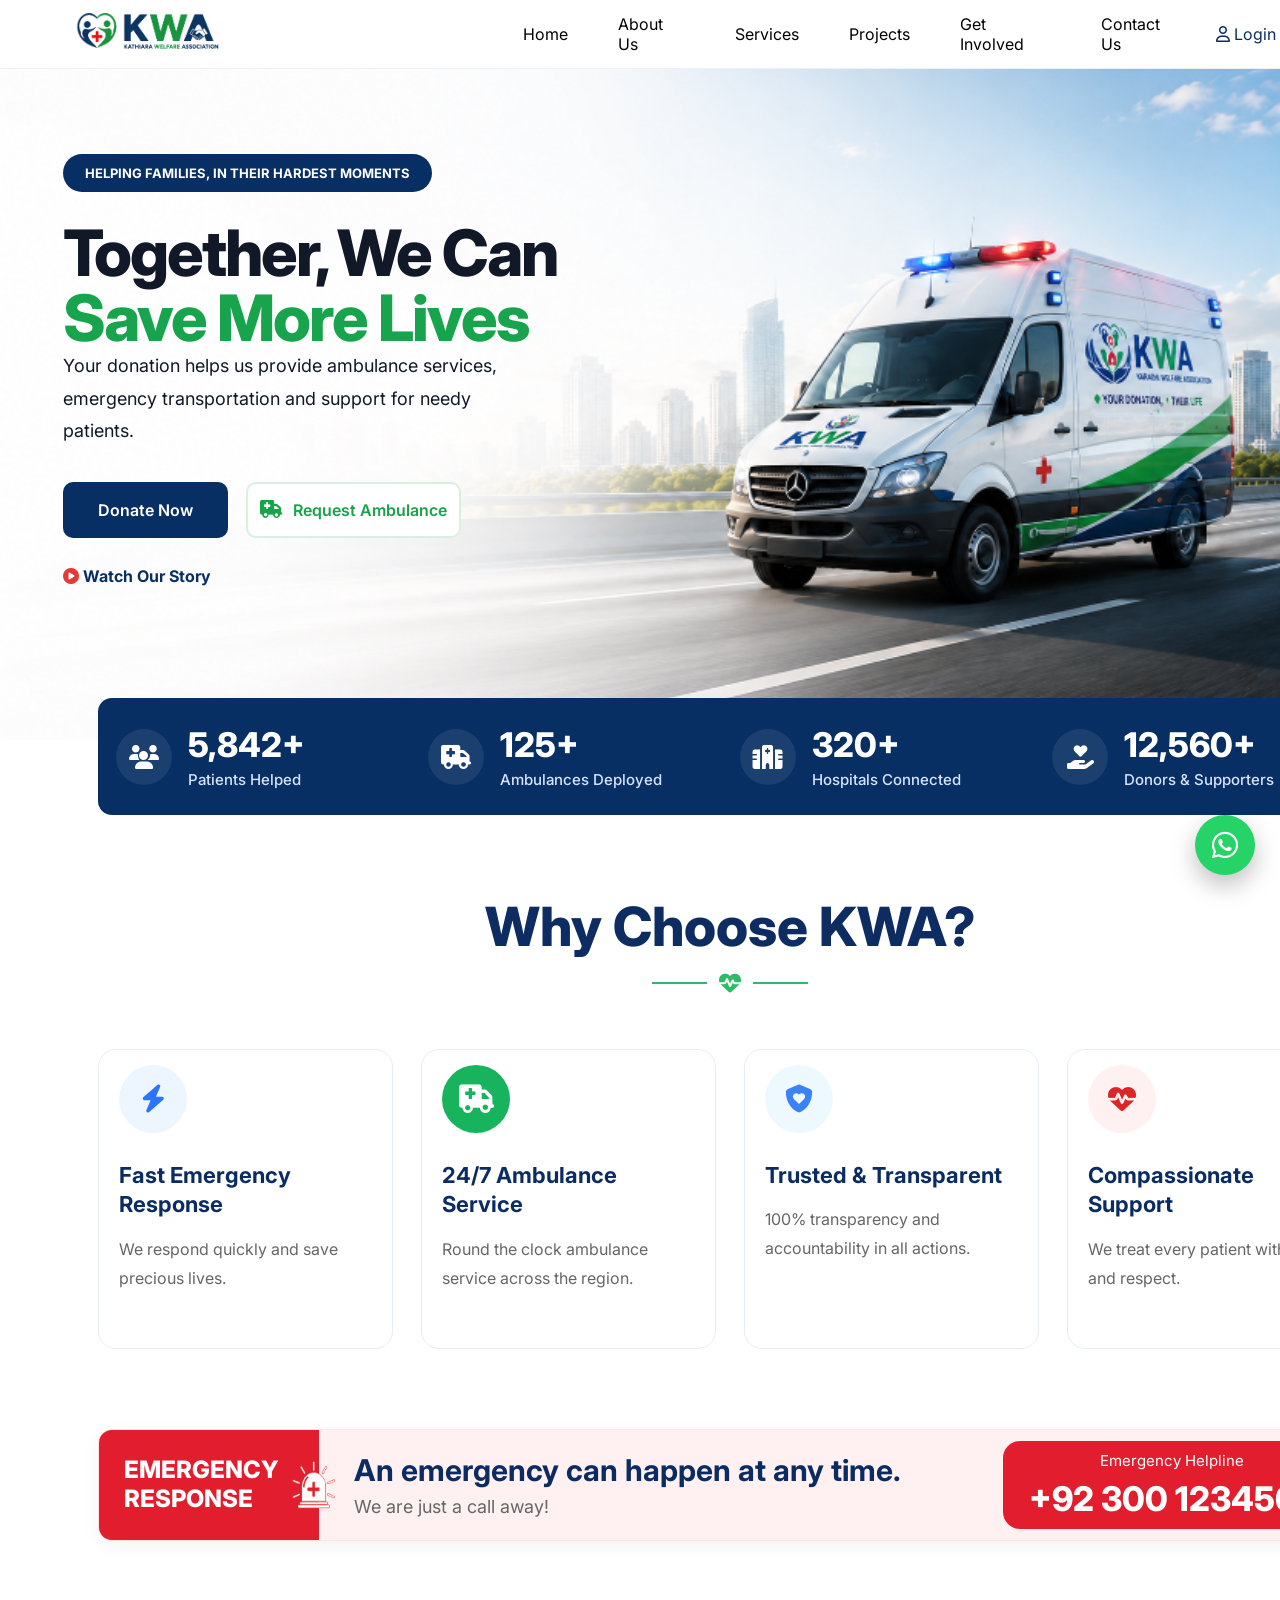
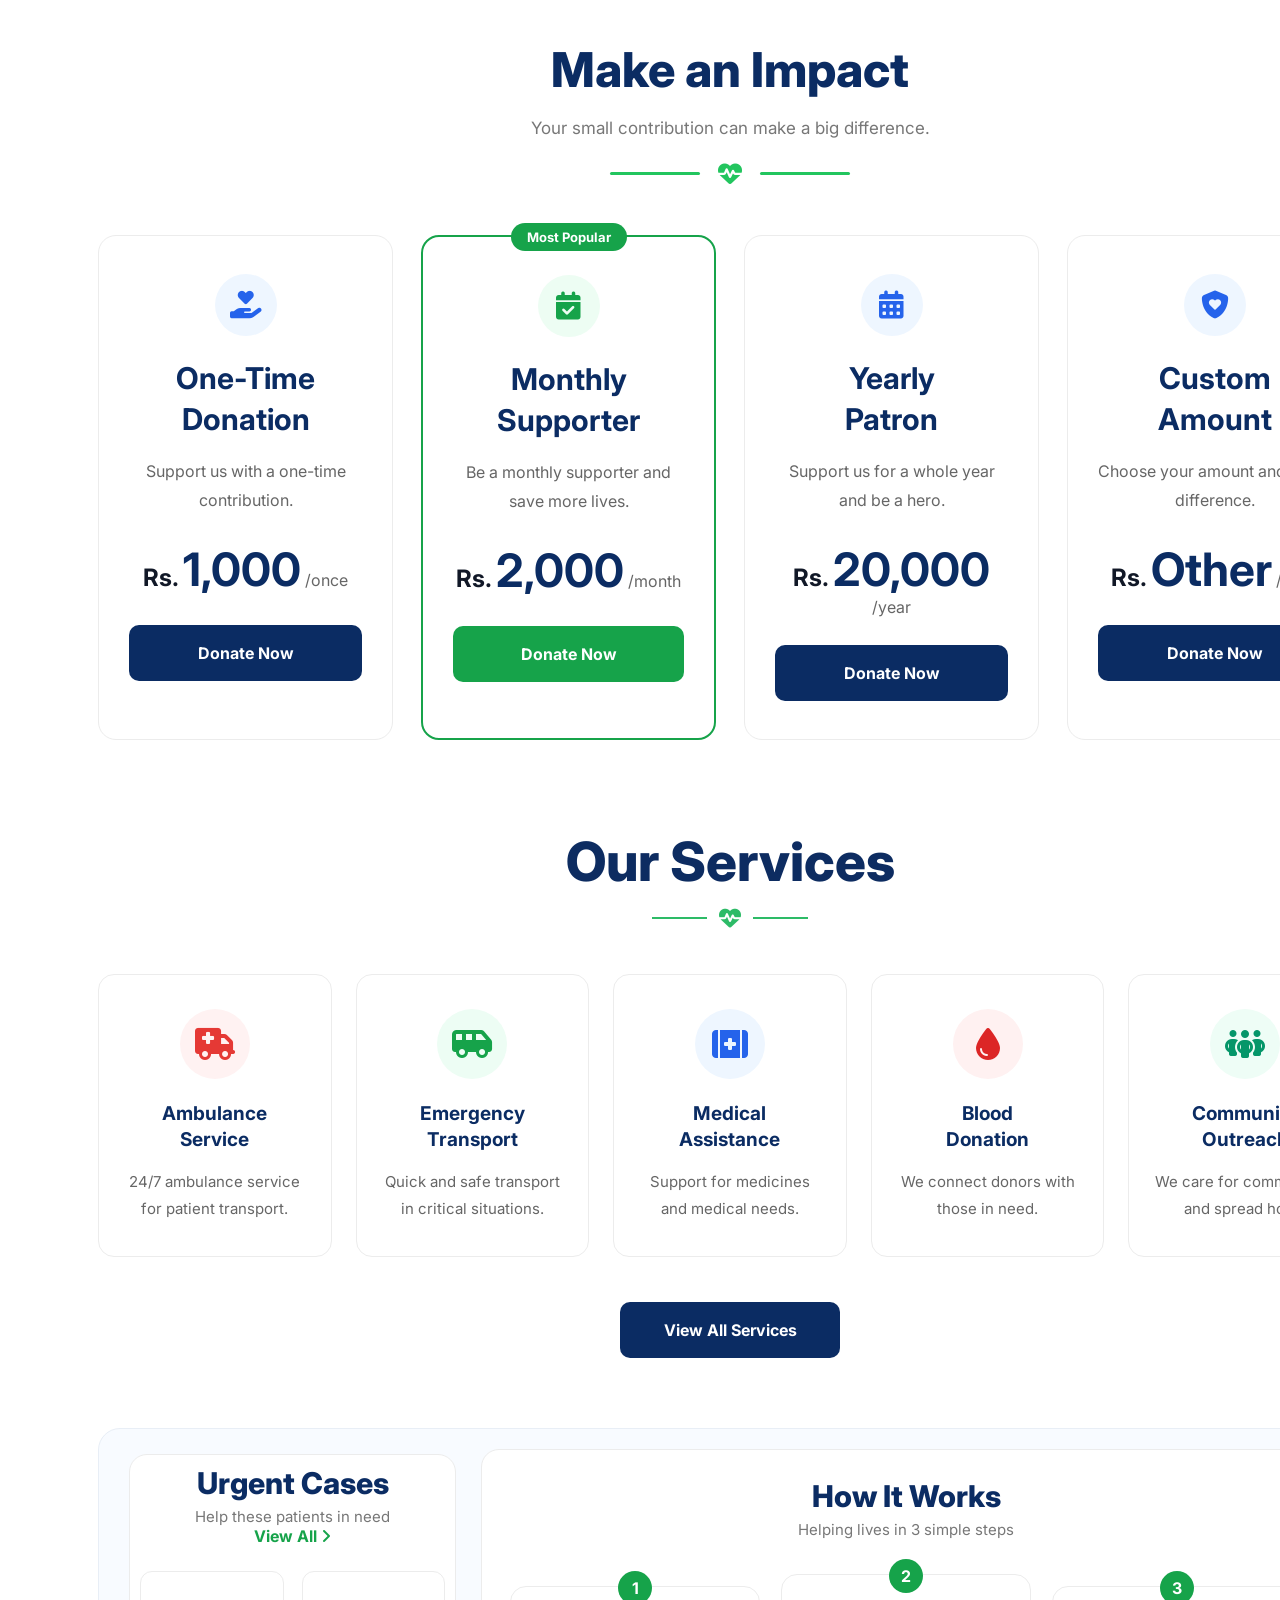
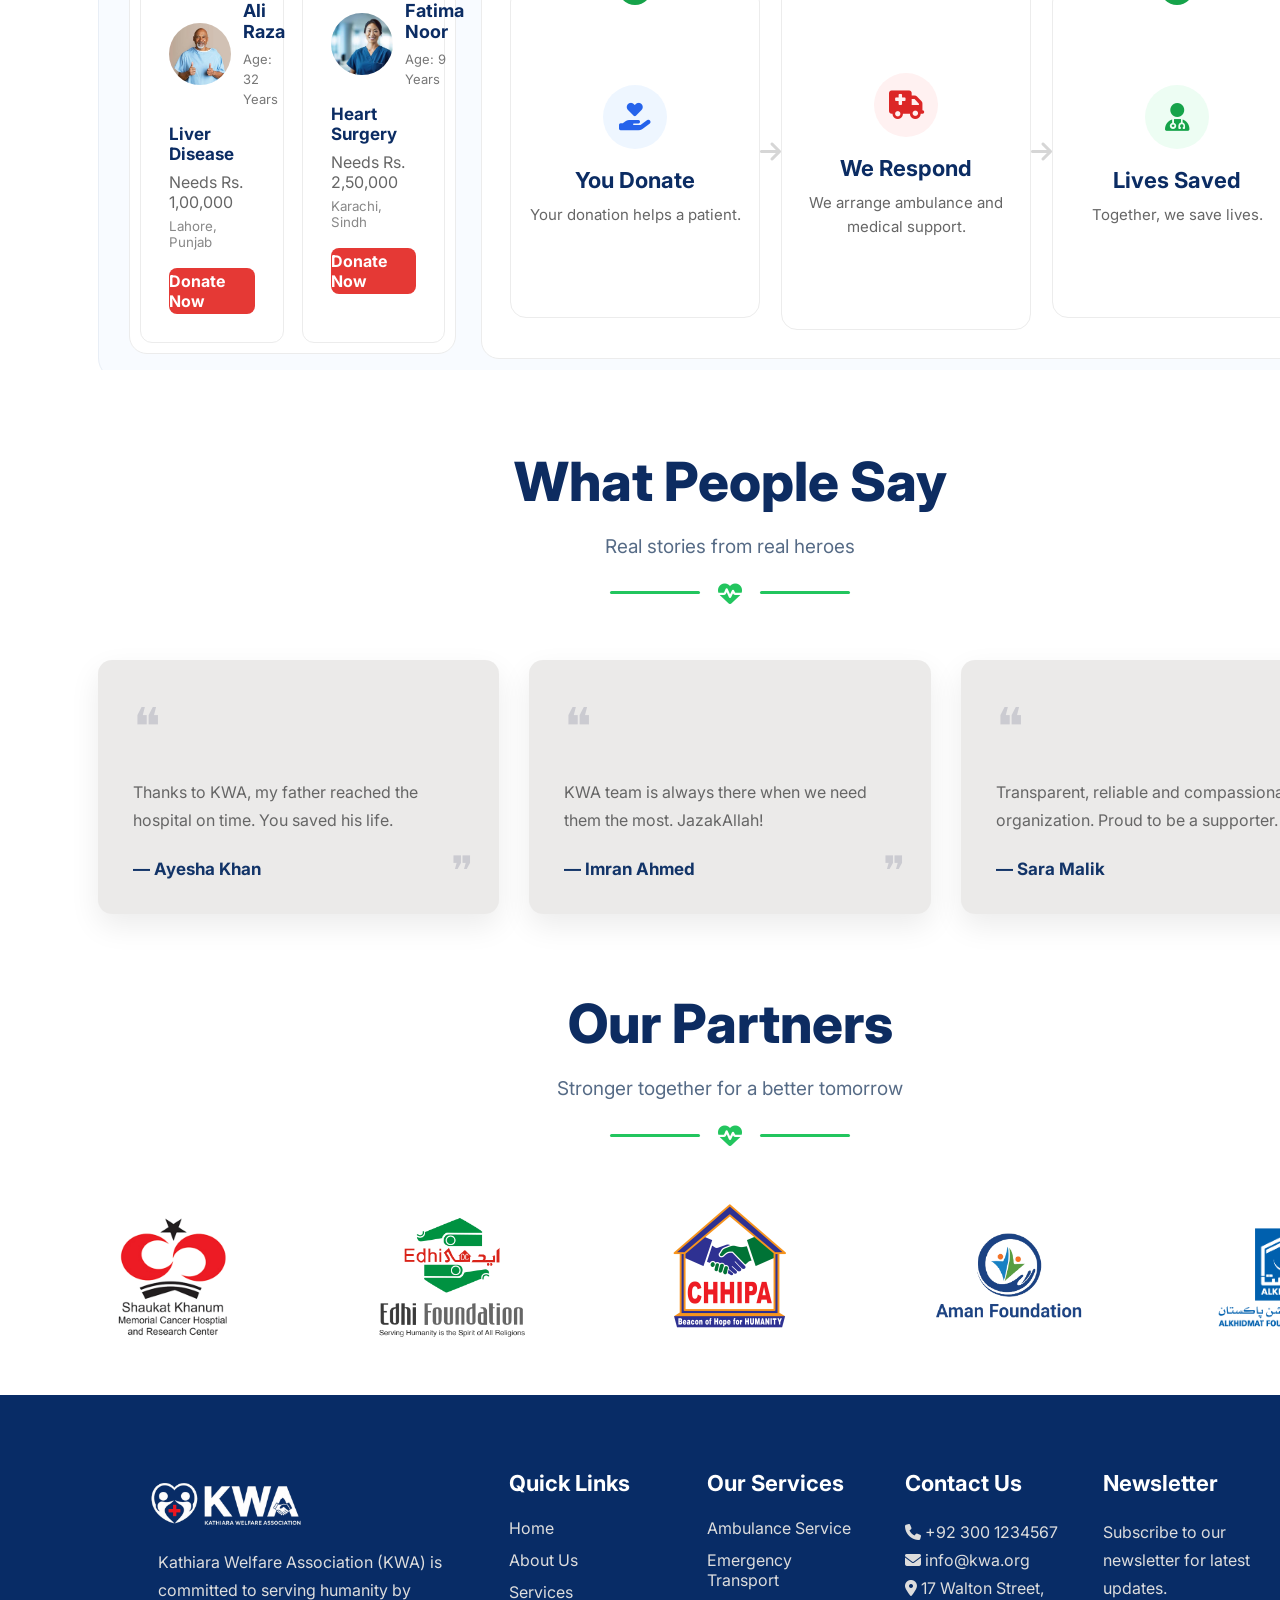
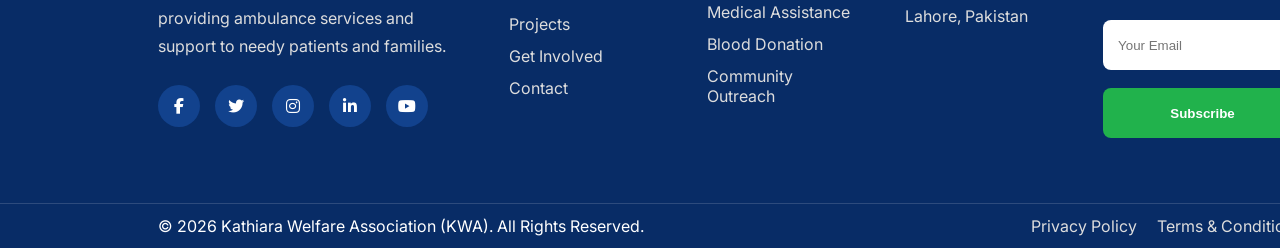
==== index.html @ 9a5d895d "Add files via upload" ====
<!DOCTYPE html>
<html lang="en">

<head>
    <meta charset="UTF-8">
    <meta name="viewport" content="width=device-width, initial-scale=1.0">
    <title>KWA Foundation</title>
    <link rel="preconnect" href="https://fonts.googleapis.com">
    <link rel="preconnect" href="https://fonts.gstatic.com" crossorigin>
    <link href="https://fonts.googleapis.com/css2?family=Inter:wght@400;500;600;700;800&display=swap" rel="stylesheet">
    <link rel="stylesheet" href="https://cdnjs.cloudflare.com/ajax/libs/font-awesome/6.7.2/css/all.min.css">
    <link rel="stylesheet" href="style.css">
</head>

<body>
    <!-- =========================
        HEADER
========================= -->
    <header class="header">
        <div class="container">
            <nav class="navbar">
                <!-- Logo -->
                <a href="#" class="logo">
                    <img src="images/nav_logo.png" alt="KWA Logo">
                </a>
                <!-- Menu -->
                <ul class="menu">
                    <li><a href="index.html">Home</a></li>
                    <li><a href="about.html">About Us</a></li>
                    <li><a href="services.html">Services</a></li>
                    <li><a href="project.html">Projects</a></li>
                    <li><a href="involved.html">Get Involved</a></li>
                    <li><a href="contact.html">Contact Us</a></li>
                </ul>
                <div id="loader">
                    <div class="loader-content">
                        <img src="images/logo.png" alt="KWA Logo">
                        <div class="spinner"></div>
                        <p>Loading...</p>
                    </div>
                </div>
                <!-- Right Side -->
                <div class="nav-right">
                    <a href="login.html" class="login-btn">
                        <i class="fa-regular fa-user"></i>
                        Login
                    </a>
                    <a href="donate.html" class="donate-btn">
                        Donate Now
                    </a>
                    <button class="menu-toggle">
                        <span></span>
                        <span></span>
                        <span></span>
                    </button>
                </div>
            </nav>
        </div>
    </header>
    <div class="menu-overlay"></div>
    <!-- =========================
        HERO
========================= -->

    <section class="hero">

        <!-- Hero Background Image -->

        <div class="hero-bg">

            <img src="images/hero_bg.jpeg" alt="Hero Background">

        </div>

        <div class="container hero-container">

            <!-- LEFT CONTENT -->

            <div class="hero-content">

                <span class="hero-tag">

                    HELPING FAMILIES, IN THEIR HARDEST MOMENTS

                </span>

                <h1>

                    Together, We Can

                    <span>Save More Lives</span>

                </h1>
                <p>
                    Your donation helps us provide ambulance services,
                    emergency transportation and support for needy patients.
                </p>
                <!-- Buttons -->
                <div class="hero-buttons">
                    <a href="donate.html" class="primary-btn">
                        Donate Now
                    </a>
                    <a href="contact.html" class="secondary-btn">
                        <i class="fa-solid fa-truck-medical"></i>
                        Request Ambulance
                    </a>
                </div>
                <!-- Story -->
                <div class="watch-story">
                    <a href="#">
                        <i class="fa-solid fa-circle-play"></i>
                        <b>Watch Our Story</b>
                    </a>
                </div>
            </div>
        </div>
    </section>

    <!-- ===========================
    STATS SECTION
=========================== -->
    <section class="stats">
        <div class="container">
            <div class="stats-wrapper">
                <div class="stat-box">
                    <div class="stat-icon">
                        <i class="fa-solid fa-users"></i>
                    </div>
                    <div class="stat-content">
                        <h3>5,842+</h3>
                        <p>Patients Helped</p>
                    </div>
                </div>
                <div class="divider"></div>
                <div class="stat-box">
                    <div class="stat-icon">
                        <i class="fa-solid fa-truck-medical"></i>
                    </div>
                    <div class="stat-content">
                        <h3>125+</h3>
                        <p>Ambulances Deployed</p>
                    </div>
                </div>
                <div class="divider"></div>
                <div class="stat-box">
                    <div class="stat-icon">
                        <i class="fa-solid fa-hospital"></i>
                    </div>
                    <div class="stat-content">
                        <h3>320+</h3>
                        <p>Hospitals Connected</p>
                    </div>
                </div>
                <div class="divider"></div>
                <div class="stat-box">
                    <div class="stat-icon">
                        <i class="fa-solid fa-hand-holding-heart"></i>
                    </div>
                    <div class="stat-content">
                        <h3>12,560+</h3>
                        <p>Donors & Supporters</p>
                    </div>
                </div>
            </div>
        </div>
    </section>
    <!-- ===========================
    WHY CHOOSE
=========================== -->

    <section class="why">

        <div class="container">

            <div class="section-title">

                <h2>Why Choose KWA?</h2>

                <div class="title-line">

                    <span></span>

                    <i class="fa-solid fa-heart-pulse"></i>

                    <span></span>

                </div>

            </div>



            <div class="why-grid">

                <!-- Card -->

                <div class="why-card">

                    <div class="why-icon blue">
                        <i class="fa-solid fa-bolt"></i>
                    </div>

                    <h4>Fast Emergency Response</h4>

                    <p>
                        We respond quickly and save precious lives.
                    </p>

                </div>



                <div class="why-card">

                    <div class="why-icon green-help">
                        <i class="fa-solid fa-truck-medical"></i>
                    </div>

                    <h4>24/7 Ambulance Service</h4>

                    <p>
                        Round the clock ambulance service across the region.
                    </p>

                </div>



                <div class="why-card">

                    <div class="why-icon sky">
                        <i class="fa-solid fa-shield-heart"></i>
                    </div>

                    <h4>Trusted & Transparent</h4>

                    <p>
                        100% transparency and accountability in all actions.
                    </p>

                </div>
                <div class="why-card">
                    <div class="why-icon blood">
                        <i class="fa-solid fa-heart-pulse"></i>
                    </div>
                    <h4>Compassionate Support</h4>
                    <p>
                        We treat every patient with care and respect.
                    </p>
                </div>
            </div>
        </div>
    </section>
    <!--=========================
Emergency Strip
==========================-->

    <section class="emergency-strip">

        <div class="container">

            <div class="emergency-wrapper">

                <div class="emergency-left">

                    <div class="emergency-red">

                        <h4>EMERGENCY<br>RESPONSE</h4>

                        <img src="images/siren.png" alt="Emergency Siren" class="siren-icon">

                    </div>

                    <div class="emergency-text">

                        <h3>An emergency can happen at any time.</h3>

                        <p>We are just a call away!</p>

                    </div>

                </div>

                <div class="emergency-right">

                    <span>Emergency Helpline</span>

                    <h2>+92 300 1234567</h2>
                </div>
            </div>
        </div>
    </section>
    <!--==================================
MAKE AN IMPACT
===================================-->

    <section class="donation">

        <div class="container">

            <div class="section-title">

                <h2>Make an Impact</h2>

                <p>Your small contribution can make a big difference.</p>
                <div class="section-divider">
                    <span></span>
                    <i class="fa-solid fa-heart-pulse"></i>
                    <span></span>
                </div>
            </div>
            <div class="donation-grid">

                <!-- Card 1 -->

                <div class="donation-card">

                    <div class="donation-icon blue">
                        <i class="fa-solid fa-hand-holding-heart"></i>
                    </div>

                    <h3>One-Time<br>Donation</h3>

                    <p>
                        Support us with a
                        one-time contribution.
                    </p>

                    <div class="price">

                        <span>Rs.</span>

                        <strong>1,000</strong>

                        <small>/once</small>

                    </div>

                    <a href="donate.html" class="donate-blue">
                        Donate Now
                    </a>

                </div>


                <!-- Card 2 -->

                <div class="donation-card active">

                    <div class="popular">

                        Most Popular

                    </div>

                    <div class="donation-icon green">

                        <i class="fa-solid fa-calendar-check"></i>

                    </div>

                    <h3>Monthly<br>Supporter</h3>

                    <p>

                        Be a monthly supporter
                        and save more lives.

                    </p>

                    <div class="price">

                        <span>Rs.</span>

                        <strong>2,000</strong>

                        <small>/month</small>

                    </div>

                    <a href="donate.html" class="donate-green">

                        Donate Now

                    </a>

                </div>


                <!-- Card 3 -->

                <div class="donation-card">

                    <div class="donation-icon blue">

                        <i class="fa-solid fa-calendar-days"></i>

                    </div>

                    <h3>Yearly<br>Patron</h3>

                    <p>

                        Support us for a whole year
                        and be a hero.

                    </p>

                    <div class="price">

                        <span>Rs.</span>

                        <strong>20,000</strong>

                        <small>/year</small>

                    </div>

                    <a href="donate.html" class="donate-blue">

                        Donate Now

                    </a>

                </div>


                <!-- Card 4 -->

                <div class="donation-card">

                    <div class="donation-icon blue">

                        <i class="fa-solid fa-shield-heart"></i>

                    </div>

                    <h3>Custom<br>Amount</h3>
                    <p>
                        Choose your amount
                        and make difference.
                    </p>
                    <div class="price">
                        <span>Rs.</span>
                        <strong>Other</strong>
                        <small>/once</small>
                    </div>
                    <a href="donate.html" class="donate-blue">
                        Donate Now
                    </a>
                </div>
            </div>
        </div>
    </section>
    <!-- ==========================================
OUR SERVICES
========================================== -->

    <section class="services ">

        <div class="container">

            <div class="section-title">

                <h2>Our Services</h2>

                <div class="title-line">
                    <span></span>
                    <i class="fa-solid fa-heart-pulse"></i>
                    <span></span>
                </div>

            </div>

            <div class="services-grid">

                <!-- Card 1 -->

                <div class="service-card">

                    <div class="service-icon ambulance">
                        <i class="fa-solid fa-truck-medical"></i>
                    </div>

                    <h3>Ambulance<br>Service</h3>

                    <p>
                        24/7 ambulance service
                        for patient transport.
                    </p>

                </div>

                <!-- Card 2 -->

                <div class="service-card">

                    <div class="service-icon transport">
                        <i class="fa-solid fa-van-shuttle"></i>
                    </div>

                    <h3>Emergency<br>Transport</h3>

                    <p>
                        Quick and safe transport
                        in critical situations.
                    </p>

                </div>

                <!-- Card 3 -->

                <div class="service-card">

                    <div class="service-icon medical">
                        <i class="fa-solid fa-kit-medical"></i>
                    </div>

                    <h3>Medical<br>Assistance</h3>

                    <p>
                        Support for medicines
                        and medical needs.
                    </p>

                </div>

                <!-- Card 4 -->

                <div class="service-card">

                    <div class="service-icon blood">
                        <i class="fa-solid fa-droplet"></i>
                    </div>

                    <h3>Blood<br>Donation</h3>

                    <p>
                        We connect donors
                        with those in need.
                    </p>

                </div>

                <!-- Card 5 -->

                <div class="service-card">

                    <div class="service-icon community">
                        <i class="fa-solid fa-people-group"></i>
                    </div>
                    <h3>Community<br>Outreach</h3>
                    <p>
                        We care for communities
                        and spread hope.
                    </p>
                </div>
            </div>
            <div class="service-btn">
                <a href="services.html" class="view-btn">
                    View All Services
                </a>
            </div>
        </div>
    </section>
    <!--=========================================
URGENT CASES + HOW IT WORKS
==========================================-->

    <section class="help-section">

        <div class="container">

            <div class="help-wrapper">

                <!--=====================
            LEFT
            ======================-->

                <div class="urgent-cases">

                    <div class="section-head">

                        <div>

                            <h2>Urgent Cases</h2>

                            <p>Help these patients in need</p>

                        </div>

                        <a href="#">View All <i class="fa-solid fa-angle-right"></i></a>

                    </div>

                    <div class="cases-grid">

                        <!-- Card 1 -->

                        <div class="case-card">

                            <div class="case-top">

                                <img src="images/patient.jpeg" alt="patient">

                                <div>

                                    <h3>Ali Raza</h3>

                                    <span>Age: 32 Years</span>

                                </div>

                            </div>

                            <h4>Liver Disease</h4>

                            <p>Needs Rs. 1,00,000</p>

                            <small>Lahore, Punjab</small>

                            <a href="donate.html" class="case-btn">Donate Now</a>

                        </div>

                        <!-- Card 2 -->

                        <div class="case-card">

                            <div class="case-top">

                                <img src="images/patient_2.jpeg" alt="patient_2">

                                <div>

                                    <h3>Fatima Noor</h3>

                                    <span>Age: 9 Years</span>

                                </div>

                            </div>

                            <h4>Heart Surgery</h4>

                            <p>Needs Rs. 2,50,000</p>

                            <small>Karachi, Sindh</small>

                            <a href="donate.html" class="case-btn">Donate Now</a>

                        </div>

                    </div>

                </div>


                <!--=====================
            RIGHT
            ======================-->

                <div class="how-it-works">

                    <div class="section-head">

                        <div>

                            <h2>How It Works</h2>

                            <p>Helping lives in 3 simple steps</p>

                        </div>

                    </div>

                    <div class="steps">

                        <div class="step-card">

                            <div class="step-number">1</div>

                            <div class="step-icon blue">

                                <i class="fa-solid fa-hand-holding-heart"></i>

                            </div>

                            <h3>You Donate</h3>

                            <p>Your donation helps a patient.</p>

                        </div>

                        <div class="step-arrow">

                            <i class="fa-solid fa-arrow-right"></i>

                        </div>

                        <div class="step-card">

                            <div class="step-number">2</div>

                            <div class="step-icon red">

                                <i class="fa-solid fa-truck-medical"></i>

                            </div>

                            <h3>We Respond</h3>

                            <p>We arrange ambulance and medical support.</p>

                        </div>

                        <div class="step-arrow">
                            <i class="fa-solid fa-arrow-right"></i>
                        </div>
                        <div class="step-card">
                            <div class="step-number">3</div>
                            <div class="step-icon green">
                                <i class="fa-solid fa-user-doctor"></i>
                            </div>
                            <h3>Lives Saved</h3>
                            <p>Together, we save lives.</p>
                        </div>
                    </div>
                </div>
            </div>
        </div>
    </section>
    <!-- ===========================
     TESTIMONIALS SECTION
=========================== -->

    <section class="testimonials">

        <div class="container">

            <div class="section-title">
                <h2>What People Say</h2>
                <p>Real stories from real heroes</p>
                <div class="section-divider">
                    <span></span>
                    <i class="fa-solid fa-heart-pulse"></i>
                    <span></span>
                </div>
            </div>


            <div class="testimonial-grid">

                <div class="testimonial-card">
                    <span class="quote-left">❝</span>

                    <p>
                        Thanks to KWA, my father reached the hospital on time.
                        You saved his life.
                    </p>

                    <h4>— Ayesha Khan</h4>

                    <span class="quote-right">❞</span>
                </div>

                <div class="testimonial-card">
                    <span class="quote-left">❝</span>

                    <p>
                        KWA team is always there when we need them the most.
                        JazakAllah!
                    </p>

                    <h4>— Imran Ahmed</h4>

                    <span class="quote-right">❞</span>
                </div>

                <div class="testimonial-card">
                    <span class="quote-left">❝</span>

                    <p>
                        Transparent, reliable and compassionate organization.
                        Proud to be a supporter.
                    </p>

                    <h4>— Sara Malik</h4>

                    <span class="quote-right">❞</span>
                </div>

            </div>

        </div>

    </section>

    <!-- ===========================
        PARTNERS SECTION
=========================== -->

    <section class="partners">

        <div class="container">

            <div class="section-title">

                <h2>Our Partners</h2>

                <p>Stronger together for a better tomorrow</p>
                <div class="section-divider">
                    <span></span>
                    <i class="fa-solid fa-heart-pulse"></i>
                    <span></span>
                </div>
            </div>

            <div class="partner-row">

                <div class="partner-item">
                    <img src="images/shaukat.png" alt="">
                </div>

                <div class="partner-item">
                    <img src="images/edhi.png" alt="">
                </div>

                <div class="partner-item">
                    <img src="images/chhipa.png" alt="">
                </div>

                <div class="partner-item">
                    <img src="images/aman.png" alt="">
                </div>

                <div class="partner-item">
                    <img src="images/alkhidmat.png" alt="">
                </div>

            </div>

        </div>

    </section>
    <!-- ===========================
            FOOTER
=========================== -->

    <footer class="footer">

        <div class="container">

            <div class="footer-grid">

                <!-- Logo -->

                <div class="footer-box">

                    <img src="images/nav1_logo.png" class="footer-logo" alt="KWA Logo">

                    <p>
                        Kathiara Welfare Association (KWA) is committed to serving
                        humanity by providing ambulance services and support to
                        needy patients and families.
                    </p>

                    <div class="social-icons">

                        <a href="#"><i class="fab fa-facebook-f"></i></a>

                        <a href="#"><i class="fab fa-twitter"></i></a>

                        <a href="#"><i class="fab fa-instagram"></i></a>

                        <a href="#"><i class="fab fa-linkedin-in"></i></a>

                        <a href="#"><i class="fab fa-youtube"></i></a>

                    </div>

                </div>

                <!-- Quick Links -->

                <div class="footer-box">

                    <h3>Quick Links</h3>


                    <ul>
                        <li><a href="index.html">Home</a></li>
                        <li><a href="about.html">About Us</a></li>
                        <li><a href="services.html">Services</a></li>
                        <li><a href="project.html">Projects</a></li>
                        <li><a href="involved.html">Get Involved</a></li>
                        <li><a href="contact.html">Contact</a></li>
                    </ul>

                </div>

                <!-- Services -->

                <div class="footer-box">

                    <h3>Our Services</h3>

                    <ul>

                        <li><a href="services.html">Ambulance Service</a></li>

                        <li><a href="contact.html">Emergency Transport</a></li>

                        <li><a href="services.html">Medical Assistance</a></li>

                        <li><a href="contact.html">Blood Donation</a></li>

                        <li><a href="involved.html">Community Outreach</a></li>

                    </ul>

                </div>

                <!-- Contact -->

                <div class="footer-box">

                    <h3>Contact Us</h3>

                    <p>
                        <i class="fas fa-phone"></i>
                        +92 300 1234567
                    </p>

                    <p>
                        <i class="fas fa-envelope"></i>
                        info@kwa.org
                    </p>

                    <p>
                        <i class="fas fa-map-marker-alt"></i>
                        17 Walton Street,<br>
                        Lahore, Pakistan
                    </p>

                </div>

                <!-- Newsletter -->

                <div class="footer-box">

                    <h3>Newsletter</h3>

                    <p>
                        Subscribe to our newsletter
                        for latest updates.
                    </p>

                    <form>

                        <input type="email" placeholder="Your Email">

                        <button type="submit">
                            Subscribe
                        </button>

                    </form>

                </div>

            </div>

        </div>

        <div class="footer-bottom">

            <div class="container bottom-flex">
                <p>
                    © 2026 Kathiara Welfare Association (KWA).
                    All Rights Reserved.
                </p>
                <div class="footer-links">
                    <a href="#">Privacy Policy</a>
                    <a href="#">Terms & Conditions</a>
                </div>
            </div>
        </div>
    </footer>
    <!-- Floating WhatsApp -->
    <a href="#" class="whatsapp">
        <i class="fab fa-whatsapp"></i>
    </a>
    <script src="script.js"></script>
</body>

</html>
---- style.css ----
/*=============================
GOOGLE FONT
=============================*/
@import url('https://fonts.googleapis.com/css2?family=Inter:wght@400;500;600;700;800;900&display=swap');

/*=============================
RESET
=============================*/

* {
    margin: 0;
    padding: 0;
    box-sizing: border-box;
}

html {
    scroll-behavior: smooth;
}

body {
    font-family: 'Inter', sans-serif;
    background: #ffffff;
    color: #111827;
    overflow-x: hidden;
}

a {
    text-decoration: none;
}

ul {
    list-style: none;
}

img {
    display: block;
    max-width: 100%;
}

/*=============================
CONTAINER
=============================*/

.container {
    width: 100%;
    max-width: 1380px;
    margin: -10px 90px;
    padding: 0 8px;
}

/* Loader */

#loader {
    position: fixed;
    inset: 0;
    background: #fff;
    display: flex;
    justify-content: center;
    align-items: center;
    z-index: 9999;
    transition: .5s;
}

.loader-content {
    text-align: center;
}

.loader-content img {
    width: 90px;
    margin-bottom: 20px;
}

.spinner {
    width: 45px;
    height: 45px;
    margin: auto;
    border: 4px solid #ddd;
    border-top: 4px solid var(--green);
    border-radius: 50%;
    animation: spin 1s linear infinite;
}

@keyframes spin {
    100% {
        transform: rotate(360deg);
    }
}

/*=============================
HEADER
=============================*/

.header {
    position: fixed;
    top: 0;
    left: 0;
    width: 100%;
    background: #fff;
    z-index: 9999;
    border-bottom: 1px solid #edf1f4;
    transition: all .3s ease;
}

.navbar {
    height: 88px;
    display: grid;
    grid-template-columns: 220px 1fr auto;
    align-items: center;
    column-gap: 35px;
}

/*=============================
LOGO
=============================*/

.logo img {
    width: 170px;
    margin-left: -30px;
}

/*=============================
MENU
=============================*/
/*==================================
NAVBAR LINKS PREMIUM EFFECT
==================================*/
.menu{

    display:flex;

    align-items:center;

    gap:50px;
    margin-left: 170px;
    list-style:none;

}
.menu a{

    position:relative;

    color:#000000;

    text-decoration:none;

    transition:.3s ease;

}

.menu a::after{

    content:"";

    position:absolute;

    left:50%;

    bottom:-8px;

    transform:translateX(-50%);

    width:0;

    height:3px;

    border-radius:50px;

    background:#1DB954;

    box-shadow:0 0 10px rgba(29,185,84,.55);

    transition:.35s ease;

}

.menu a:hover{

    color:#1DB954;

}

.menu a:hover::after{

    width:100%;

}

/*=============================
RIGHT
=============================*/

.nav-right {

    display: flex;
    align-items: center;
    gap: 30px;
    margin-right: -90px;
}
/*==================================
LOGIN BUTTON PREMIUM UNDERLINE
==================================*/

.login-btn{

    position:relative;

    color:#0D2C61;

    text-decoration:none;

    transition:.3s ease;

}

.login-btn::after{

    content:"";

    position:absolute;

    left:50%;

    bottom:-8px;

    transform:translateX(-50%);

    width:0;

    height:3px;

    background:#1DB954;

    border-radius:50px;

    box-shadow:0 0 10px rgba(29,185,84,.5);

    transition:.35s ease;

}

.login-btn:hover{

    color:#1DB954;

}

.login-btn:hover::after{

    width:100%;

}

/*=============================
DONATE
=============================*/

.donate-btn {

    display: flex;
    align-items: center;
    gap: 10px;

    padding: 14px 28px;

    border-radius: 50px;

    background: #16A34A;

    color: #fff;

    font-size: 15px;
    font-weight: 700;

    transition: .35s;

}

.donate-btn:hover {

    transform: translateY(-2px);

}

/*=================================
HERO
=================================*/

.hero {
    position: relative;
    min-height: 700px;
    display: flex;
    align-items: center;
    overflow: hidden;
    background: #fff;
}

/* Background Image */

.hero-bg {
    position: absolute;
    inset: 0;
    z-index: 1;
}

.hero-bg img {
    width: 100%;
    height: 100%;
    object-fit: cover;
    object-position: 78% center;
}

/* White Fade */

.hero::before {
    width: 60%;
    background: linear-gradient(to right,
            #fff 0%,
            #fff 55%,
            rgba(255, 255, 255, .90) 68%,
            rgba(255, 255, 255, .55) 82%,
            rgba(255, 255, 255, 0) 100%);
}

.hero-container {
    position: relative;
    z-index: 3;
    min-height: 760px;
    display: flex;
    align-items: center;
}

.hero-content {
    width: 570px;
    margin-left: -35px;
}

.hero-tag {
    display: inline-block;
    background: #082f63;
    color: #fff;
    padding: 11px 22px;
    border-radius: 30px;
    font-size: 13px;
    font-weight: 700;
    margin-bottom: 28px;
}

.hero-content h1 {
    font-size: 64px;
    line-height: 1.02;
    font-weight: 800;
    letter-spacing: -2px;
}

.hero-content h1 span {
    display: block;
    color: #17a44c;
}

.hero-content p {
    width: 440px;
    font-size: 18px;
    line-height: 1.8;
}

/*=========================
Hero Buttons
=========================*/

.hero-buttons {
    display: flex;
    align-items: center;
    gap: 18px;
    margin-top: 35px;
    margin-bottom: 28px;
}

/* Donate Button */

.primary-btn {
    display: inline-flex;
    align-items: center;
    justify-content: center;

    width: 165px;
    height: 56px;

    background: #082f63;
    color: #fff;

    border-radius: 10px;

    font-size: 16px;
    font-weight: 600;

    transition: .3s;
}

.primary-btn:hover {
    background: #0b3d80;
}

/* Request Ambulance */

.secondary-btn {
    display: inline-flex;
    align-items: center;
    justify-content: center;
    gap: 10px;

    width: 215px;
    height: 56px;

    background: #fff;
    color: #16A34A;

    border: 2px solid #D9EFE2;
    border-radius: 10px;

    font-size: 16px;
    font-weight: 600;

    transition: .3s;
}

.secondary-btn i {
    font-size: 18px;
    color: #16A34A;
}

.secondary-btn:hover {
    background: #F7FCF9;
    border-color: #16A34A;
}

.watch-story i {
    color: #E53935;
}

.watch-story a {
    color: #082f63;
}

/*==========================================
STATS SECTION
==========================================*/

.stats {
    margin-top: -42px;
    position: relative;
    z-index: 20;
    margin-bottom: 70px;
}

.stats-wrapper {
    display: grid;
    grid-template-columns: repeat(4, 1fr);
    align-items: center;
    background: #082f63;
    border-radius: 14px;
    padding: 26px 18px;
    column-gap: 20px;
}

.stat-box {
    display: flex;
    align-items: center;
    gap: 16px;
    width: 100%;
}

.divider {
    display: none;
}

.stat-icon {

    width: 56px;

    height: 56px;

    border-radius: 50%;

    background: rgba(255, 255, 255, .08);

    display: flex;

    align-items: center;

    justify-content: center;

    color: #fff;

    font-size: 24px;

}

.stat-content h3 {

    color: #fff;

    font-size: 34px;

    font-weight: 800;

    margin-bottom: 5px;

}

.stat-content p {

    color: #d8e3ff;

    font-size: 15px;

    font-weight: 500;

}



/*==========================================
WHY CHOOSE
==========================================*/

.why {

    padding: 30px 0 80px;

    background: #fff;

}

.section-title {

    text-align: center;

    margin-bottom: 55px;

}

.section-title h2 {

    font-size: 46px;

    color: #0b2c63;

    font-weight: 800;

    margin-bottom: 18px;

}

.title-line {

    display: flex;

    justify-content: center;

    align-items: center;

    gap: 12px;

}

.title-line span {

    width: 55px;

    height: 2px;

    background: #2dbb67;

}

.title-line i {

    color: #2dbb67;

    font-size: 22px;

}

/* =========================
   Common Section Divider
========================= */

.section-divider {
    display: flex;
    justify-content: center;
    align-items: center;
    gap: 18px;
    margin: 18px 0 35px;
}

.section-divider span {
    width: 90px;
    height: 3px;
    background: #22c55e;
    border-radius: 50px;
}

.section-divider i {
    color: #22c55e;
    font-size: 24px;
    transition: 0.3s ease;
}

.section-divider:hover i {
    transform: scale(1.1);
}

.why-grid {

    display: grid;

    grid-template-columns: repeat(4, 1fr);

    gap: 28px;

}

.why-card {

    background: #fff;

    border: 1px solid #ececec;

    border-radius: 16px;

    padding: 35px 30px;

    transition: .3s;

    text-align: left;

}

.why-card:hover {
    transform: translateY(-6px);
    box-shadow:
        0 5px 15px rgba(22, 163, 74, .06),
        0 0 10px rgba(22, 163, 74, .05);
}

.why-icon {
    width: 68px;
    height: 68px;
    border-radius: 50%;
    display: flex;
    align-items: center;
    justify-content: center;
    font-size: 28px;
    margin-bottom: 28px;

}

.why-card:hover {

    transform: translateY(-6px);

    border-color: #16A34A;

    box-shadow:
        0 8px 20px rgba(22, 163, 74, .08),
        0 0 15px rgba(22, 163, 74, .08);

}

/* Icon Colors */

.blue {

    background: #edf5ff;

    color: #2a74ff;

}

.green {

    background: #edfdf3;

    color: #18b35d;

}

.sky {

    background: #eef8ff;

    color: #3b82f6;

}

.red {

    background: #fff0f0;

    color: #ef4444;

}

.why-card h4 {

    font-size: 22px;

    color: #0b2c63;

    margin-bottom: 15px;

    line-height: 1.35;

    font-weight: 700;

}

.why-card p {

    color: #666;

    font-size: 16px;

    line-height: 1.8;

}


/*==========================================
Responsive
==========================================*/

@media(max-width:1100px) {

    .stats-wrapper {

        grid-template-columns: repeat(2, 1fr);

        gap: 25px;

    }

    .divider {

        display: none;

    }

    .why-grid {

        grid-template-columns: repeat(2, 1fr);

    }

}

@media(max-width:768px) {

    .stats-wrapper {

        grid-template-columns: 1fr;

    }

    .why-grid {

        grid-template-columns: 1fr;

    }

    .section-title h2 {

        font-size: 34px;

    }

    .stat-content h3 {

        font-size: 28px;

    }

}

/*==================================
Emergency Strip
==================================*/

.emergency-strip {

    padding: 20px 0 80px;

}

.emergency-wrapper {

    background: #fff1f1;

    border: 1px solid #ffe3e3;

    border-radius: 14px;

    display: flex;

    justify-content: space-between;

    align-items: center;

    overflow: hidden;

    box-shadow: 0 5px 18px rgba(0, 0, 0, .05);

}

/* Left */

.emergency-left {

    display: flex;

    align-items: center;

    flex: 1;

}

/* Red Box */

.emergency-red {

    width: 220px;

    height: 110px;

    background: #E11D2E;

    color: #fff;

    display: flex;

    align-items: center;

    justify-content: space-between;

    padding: 0 25px;

}

.emergency-red h4 {

    font-size: 24px;

    font-weight: 800;

    line-height: 1.2;

}

.emergency-red i {

    font-size: 42px;

    opacity: .95;

}

/* Middle Text */

.emergency-text {

    padding-left: 35px;

}

.emergency-text h3 {

    font-size: 30px;

    color: #0b2c63;

    margin-bottom: 8px;

    font-weight: 700;

}

.emergency-text p {

    font-size: 18px;

    color: #666;

}

/* Right */

.emergency-right {
    background: #E11D2E;
    color: #fff;
    padding: 10px 26px;
    border-radius: 17px;
    margin-right: 20px;
    min-width: 250px;
    text-align: center;
}

.emergency-right span {

    font-size: 15px;

    display: block;

    margin-bottom: 8px;

}

.emergency-right h2 {

    font-size: 34px;

    font-weight: 800;

}

.siren-icon {
    width: 45px;
    height: 49px;
    margin-left: 13px;
}

/*==================================
DONATION
===================================*/

.donation {

    padding: 40px 0 90px;

}

.donation .section-title {

    text-align: center;

    margin-bottom: 50px;

}

.donation .section-title h2 {

    font-size: 48px;

    color: #0B2C63;

    font-weight: 800;

    margin-bottom: 12px;

}

.donation .section-title p {

    color: #777;

    font-size: 17px;

}

.donation-grid {

    display: grid;

    grid-template-columns: repeat(4, 1fr);

    gap: 28px;

}

.donation-card {

    position: relative;

    background: #fff;

    border: 1px solid #ECECEC;

    border-radius: 18px;

    padding: 38px 30px;

    text-align: center;

    transition: .35s;

}

.donation-card:hover {

    transform: translateY(-8px);

    box-shadow: 0 18px 40px rgba(0, 0, 0, .08);

}

.donation-card.active {

    border: 2px solid #16A34A;

}

.popular {

    position: absolute;

    top: -14px;

    left: 50%;

    transform: translateX(-50%);

    background: #16A34A;

    color: #fff;

    font-size: 13px;

    font-weight: 700;

    padding: 6px 16px;

    border-radius: 20px;

}

.donation-icon {

    width: 62px;

    height: 62px;

    border-radius: 50%;

    margin: 0 auto 22px;

    display: flex;

    align-items: center;

    justify-content: center;

    font-size: 28px;

}

.donation-icon.blue {

    background: #EEF6FF;

    color: #2563EB;

}

.donation-icon.green {

    background: #EDFDF3;

    color: #16A34A;

}

.donation-card h3 {

    font-size: 30px;

    line-height: 1.35;

    color: #0B2C63;

    margin-bottom: 18px;

}

.donation-card p {

    color: #666;

    line-height: 1.8;

    margin-bottom: 26px;

}

.price {

    margin-bottom: 28px;

}

.price span {

    font-size: 24px;

    font-weight: 700;

}

.price strong {

    font-size: 46px;

    color: #0B2C63;

}

.price small {

    color: #666;

    font-size: 16px;

}

.donate-blue,
.donate-green {

    display: flex;

    justify-content: center;

    align-items: center;

    height: 56px;

    border-radius: 10px;

    color: #fff;

    font-weight: 700;

}

.donate-blue {

    background: #0B2C63;

}

.donate-green {

    background: #16A34A;

}

.donate-blue:hover {

    background: #08244f;

}

.donate-green:hover {

    background: #15803D;

}

/*==================================
OUR SERVICES
==================================*/

.services {

    padding: 20px 0 90px;

    background: #fff;

}

.services .section-title {

    text-align: center;

    margin-bottom: 45px;

}

.services-grid {

    display: grid;

    grid-template-columns: repeat(5, 1fr);

    gap: 24px;

}

.service-card {

    background: #fff;

    border: 1px solid #ECECEC;

    border-radius: 16px;

    padding: 34px 22px;

    text-align: center;

    transition: .35s;

    cursor: pointer;

}

.service-card:hover {

    transform: translateY(-6px);

    border-color: #16A34A;

    box-shadow:
        0 0 0 1px rgba(22, 163, 74, .12),
        0 8px 22px rgba(22, 163, 74, .08);

}

.service-icon {

    width: 70px;

    height: 70px;

    margin: 0 auto 22px;

    border-radius: 50%;

    display: flex;

    justify-content: center;

    align-items: center;

    font-size: 32px;

}

.ambulance {

    background: #FFF2F2;

    color: #E53935;

}

.transport {

    background: #EDFDF4;

    color: #16A34A;

}

.medical {

    background: #EEF6FF;

    color: #2563EB;

}

.blood {

    background: #FFF1F1;

    color: #DC2626;

}

.community {

    background: #EEFDF6;

    color: #059669;

}

.service-card h3 {

    font-size: 19px;

    line-height: 1.4;

    color: #0B2C63;

    font-weight: 700;

    margin-bottom: 14px;

}

.service-card p {

    font-size: 15px;

    color: #666;

    line-height: 1.8;

}

.service-btn {

    margin-top: 45px;

    display: flex;

    justify-content: center;

}

.view-btn {

    width: 220px;

    height: 56px;

    background: #0B2C63;

    color: #fff;

    border-radius: 10px;

    display: flex;

    align-items: center;

    justify-content: center;

    font-weight: 700;

    transition: .3s;

}

.view-btn:hover {

    background: #16A34A;

}

/*==================================
URGENT CASES
==================================*/

.help-section {
    padding: 10px 0;
    padding-top: 1px;
}

.help-wrapper {
    display: grid;
    grid-template-columns: 544px 1fr;
    gap: 75px;
}

.urgent-cases {

    background: #ffe5e5;

    border: 1px solid #ededed;

    border-radius: 18px;

    padding: 30px;

}

.section-head {

    display: flex;

    justify-content: space-between;

    align-items: flex-start;

    margin-bottom: 28px;

}

.section-head h2 {

    font-size: 30px;

    color: #0B2C63;

    font-weight: 800;

    margin-bottom: 8px;

}

.section-head p {

    color: #777;

    font-size: 15px;

}

.view-all {

    color: #16A34A;

    font-size: 15px;

    font-weight: 700;

}

.view-all i {

    margin-left: 6px;

    font-size: 13px;

}

.cases-grid {

    display: grid;

    grid-template-columns: repeat(2, 1fr);

    gap: 20px;

}

.case-card {

    border: 1px solid #ECECEC;

    border-radius: 16px;

    padding: 7px;

    transition: .35s;

    background: #fff;

}

.case-card:hover {

    transform: translateY(-6px);

    box-shadow: 0 10px 30px rgba(0, 0, 0, .08);

}

.case-top {

    display: flex;

    align-items: center;

    gap: 15px;

    margin-bottom: 18px;

}

.case-top img {

    width: 72px;

    height: 72px;

    border-radius: 50%;

    object-fit: cover;

}

.case-top h3 {

    font-size: 20px;

    color: #0B2C63;

    margin-bottom: 6px;

}

.case-top span {

    color: #777;

    font-size: 14px;

}

.case-card ul {

    list-style: none;

    margin-bottom: 24px;

}

.case-card ul li {

    color: #555;

    margin-bottom: 10px;

    font-size: 15px;

    line-height: 1.6;

}

.case-card strong {

    color: #0B2C63;

}

.case-btn {

    width: 100%;

    height: 50px;

    border-radius: 10px;

    background: #DC2626;

    color: #fff;

    display: flex;

    justify-content: center;

    align-items: center;

    font-weight: 700;

    transition: .3s;

}

.case-btn:hover {

    background: #b91c1c;

}

/*=========================================
HELP SECTION
=========================================*/

.help-section {

    padding: 0px 0;

}

.help-wrapper {

    display: grid;

    grid-template-columns: 420px 1fr;

    gap: 28px;

}

/* LEFT */
.urgent-cases {
    background: #fff;
    border: 1px solid #ECECEC;
    border-radius: 18px;
    padding: 10px;

}

.section-head {
    display: flex;
    align-items: stretch;
    margin-bottom: 25px;
    text-align: center;
    align-content: stretch;
    flex-wrap: nowrap;
    flex-direction: column;
}

.section-head h2 {
    font-size: 30px;
    color: #0B2C63;
    margin-bottom: 6px;
}

.section-head p {
    color: #777;
    font-size: 15px;
}

.section-head a {
    color: #16A34A;
    font-weight: 700;
}

.cases-grid {

    display: grid;

    grid-template-columns: 1fr 1fr;

    gap: 18px;

}

.case-card {

    border: 1px solid #ECECEC;

    border-radius: 12px;

    padding: 28px;

    transition: .35s;

}

.case-card:hover {

    transform: translateY(-6px);

    box-shadow: 0 10px 25px rgba(0, 0, 0, .08);

}

.case-top {

    display: flex;

    align-items: center;

    gap: 12px;

    margin-bottom: 16px;

}

.case-top img {

    width: 62px;

    height: 62px;

    border-radius: 50%;

    object-fit: cover;

}

.case-top h3 {

    font-size: 18px;

    color: #0B2C63;

}

.case-top span {

    color: #777;

    font-size: 13px;

}

.case-card h4 {

    color: #0B2C63;

    margin-bottom: 8px;

    font-size: 17px;

}

.case-card p {

    margin-bottom: 6px;

    color: #666;

}

.case-card small {

    color: #888;

    display: block;

    margin-bottom: 18px;

}

.case-btn {

    width: 100%;

    height: 46px;

    background: #E53935;

    color: #fff;

    display: flex;

    justify-content: center;

    align-items: center;

    border-radius: 8px;

    font-weight: 700;

}

/* RIGHT */

.how-it-works {

    background: #fff;

    border: 1px solid #ECECEC;

    border-radius: 18px;

    padding: 28px;

}

.steps {

    display: flex;

    align-items: center;

    justify-content: space-between;

    margin-top: 35px;

}

.step-card {
    width: 250px;
    border: 1px solid #ECECEC;
    border-radius: 16px;
    padding: 90px 0px;
    text-align: center;
    position: relative;
    transition: .35s;
}

.step-card:hover {

    border-color: #16A34A;

    box-shadow: 0 10px 24px rgba(22, 163, 74, .12);

}

.step-number {

    position: absolute;

    top: -16px;

    left: 50%;

    transform: translateX(-50%);

    width: 34px;

    height: 34px;

    border-radius: 50%;

    background: #16A34A;

    color: #fff;

    display: flex;

    justify-content: center;

    align-items: center;

    font-weight: 700;

}

.step-icon {

    width: 64px;

    height: 64px;

    border-radius: 50%;

    margin: 8px auto 18px;

    display: flex;

    justify-content: center;

    align-items: center;

    font-size: 28px;

}

.step-icon.blue {

    background: #EEF6FF;

    color: #2563EB;

}

.step-icon.red {

    background: #FFF1F1;

    color: #DC2626;

}

.step-icon.green {

    background: #EDFDF3;

    color: #16A34A;

}

.step-card h3 {

    font-size: 22px;

    color: #0B2C63;

    margin-bottom: 10px;

}

.step-card p {

    color: #666;

    line-height: 1.6;

    font-size: 15px;

}

.step-arrow {

    color: #D6D6D6;

    font-size: 24px;

}

/* ===========================
Testimonials
=========================== */

.testimonials {
    padding: 90px 0;
    background: #fff;
}

.section-title {
    text-align: center;
    margin-bottom: 60px;
}

.section-title h2 {
    font-size: 38px;
    color: #0f2d62;
    font-weight: 700;
    margin-bottom: 10px;
}

.section-title p {
    color: #6f6f6f;
    font-size: 16px;
}

.testimonial-grid {
    display: grid;
    grid-template-columns: repeat(3, 1fr);
    gap: 30px;
}

.testimonial-card {
    background: #938e8c30;
    border-radius: 14px;
    padding: 35px;
    box-shadow: 0 12px 30px rgba(0, 0, 0, .08);
    position: relative;
    transition: .3s;
}

.testimonial-card:hover {
    transform: translateY(-8px);
}

.quote-left {
    font-size: 52px;
    color: #cbcbd1;
    display: block;
    margin-bottom: 20px;
}

.quote-right {
    position: absolute;
    right: 25px;
    bottom: 18px;
    font-size: 42px;
    color: #cbcbd1;
}

.testimonial-card p {
    line-height: 28px;
    color: #666;
    margin-bottom: 25px;
}

.testimonial-card h4 {
    color: #123468;
    font-size: 17px;
}

/* ===========================
Partners
=========================== */

.partners {
    padding: 8px 0;
}

.partner-row {
    display: flex;
    justify-content: space-between;
    align-items: center;
    flex-wrap: wrap;
    gap: 35px;
    margin-top: 45px;
}

.partner-item {
    text-align: center;
}

.partner-item img {
    width: 150px;
    margin-bottom: 15px;
}

.partner-item h4 {
    font-size: 17px;
    color: #333;
}

/* ===========================
Footer
=========================== */

.footer {
    background: #082c66;
    color: #fff;
    margin-top: 40px;
}

.footer-grid {
    display: grid;
    grid-template-columns: 2fr 1fr 1fr 1fr 1.3fr;
    gap: 45px;
    padding: 75px 60px;
}

.footer-logo {
    width: 195px;
    margin-bottom: 28px;
    margin: -26px;
}

.footer-box h3 {
    font-size: 22px;
    margin-bottom: 22px;
}

.footer-box p {
    color: #ddd;
    line-height: 28px;
}

.footer-box ul {
    list-style: none;
}

.footer-box ul li {
    margin-bottom: 12px;
}

.footer-box ul li a {
    text-decoration: none;
    color: #ddd;
    transition: .3s;
}

.footer-box ul li a:hover {
    color: #fff;
    padding-left: 6px;
}

.social-icons {
    display: flex;
    gap: 15px;
    margin-top: 25px;
}

.social-icons a {
    width: 42px;
    height: 42px;
    border-radius: 50%;
    background: #12428d;
    display: flex;
    justify-content: center;
    align-items: center;
    color: #fff;
    text-decoration: none;
    transition: .3s;
}

.social-icons a:hover {
    background: #fff;
    color: #0b2f67;
}

.footer-box input {
    width: 100%;
    height: 50px;
    border: none;
    outline: none;
    border-radius: 8px;
    padding: 15px;
    margin: 18px 0;
}

.footer-box button {
    width: 100%;
    height: 50px;
    border: none;
    border-radius: 8px;
    background: #21b24c;
    color: #fff;
    font-weight: 600;
    cursor: pointer;
}

.footer-box ul li a {
    text-decoration: none;
    color: #ddd;
    transition: 0.3s ease;
}

/* Mouse hover */
.footer-box ul li a:hover {
    color: #45f522;
    padding-left: 6px;
}

/* Jab click ho (temporary) */
.footer-box ul li a:active {
    color: #45f522;
}

/* Current page ke liye */
.footer-box ul li a.active {
    color: #45f522;
    font-weight: 600;
}

.footer-bottom {
    border-top: 1px solid rgba(255, 255, 255, .15);
    padding: 22px 60px;
}

.bottom-flex {
    display: flex;
    justify-content: space-between;
    align-items: center;
}

.footer-links {
    display: flex;
    gap: 20px;
}

.footer-links a {
    color: #ddd;
    text-decoration: none;
}

.footer-links a:hover {
    color: #fff;
}

.whatsapp {
    position: fixed;
    right: 25px;
    bottom: 25px;
    width: 60px;
    height: 60px;
    border-radius: 50%;
    background: #25D366;
    display: flex;
    justify-content: center;
    align-items: center;
    color: #fff;
    font-size: 30px;
    text-decoration: none;
    box-shadow: 0 10px 25px rgba(0, 0, 0, .25);
}
/*==================================
ABOUT HERO
==================================*/
.about-hero {
    position: relative;
    width: 100%;
    height: 360px;
    margin-top: 70px;
    overflow: hidden;
    display: flex;
    align-items: center;
    background: #082f63;
}

/* Background Image */
.about-bg {
    position: absolute;
    top: 0;
    left: 0;
    width: 100%;
    height: 100%;
    object-fit: cover;
    z-index: 1;
}

/* Dark Overlay */
.about-hero::before {
    content: "";
    position: absolute;
    top: 0;
    left: 0;
    width: 100%;
    height: 100%;
    background: linear-gradient(90deg,
            rgba(8, 47, 99, .95) 0%,
            rgba(8, 47, 99, .88) 30%,
            rgba(8, 47, 99, .55) 55%,
            rgba(8, 47, 99, .15) 78%,
            rgba(8, 47, 99, 0) 100%);
    z-index: 2;
}

.about-hero .container {
    position: relative;
    z-index: 3;
    width: 100%;
}

.about-hero-content {
    display: flex;
    align-items: center;
    height: 360px;
}

.about-text {
    color: #fff;
}

.about-text h1 {
    font-size: 72px;
    font-weight: 800;
    margin-bottom: 22px;
    line-height: 1.1;
}

.breadcrumb {
    display: flex;
    align-items: center;
    gap: 12px;
}

.breadcrumb a {
    color: #fff;
    font-size: 18px;
    text-decoration: none;
}

.breadcrumb i {
    color: #fff;
    font-size: 13px;
}

.breadcrumb span {
    color: #16A34A;
    font-size: 18px;
    font-weight: 600;
}

/*==================================
WHO WE ARE
==================================*/

.about-intro {
    padding: 90px 0;
    background: #fff;
}

.about-grid {
    display: grid;
    grid-template-columns: 420px 1fr;
    gap: 45px;
    align-items: center;
}

.about-left h2 {
    font-size: 52px;
    font-weight: 800;
    color: #0B2C63;
    margin-bottom: 12px;
}

.green-line {
    width: 55px;
    height: 3px;
    background: #16A34A;
    border-radius: 30px;
    margin-bottom: 25px;
}

.about-left p {
    font-size: 18px;
    line-height: 1.8;
    color: #555;
    margin-bottom: 35px;
}

.about-left p span {
    color: #16A34A;
    font-weight: 700;
}

.about-list {
    display: flex;
    flex-direction: column;
    gap: 22px;
}

.about-list li {
    display: flex;
    align-items: center;
    gap: 14px;
    font-size: 18px;
    font-weight: 500;
    color: #1F2937;
}

.about-list i {
    width: 28px;
    height: 28px;
    border: 2px solid #16A34A;
    border-radius: 50%;
    display: flex;
    align-items: center;
    justify-content: center;
    font-size: 14px;
    color: #16A34A;
    background: #fff;
}

/*==================================
RIGHT CARD
==================================*/

.about-card {
    background: #fff;
    border: 1px solid #ECECEC;
    border-radius: 24px;
    overflow: hidden;
    box-shadow: 0 10px 35px rgba(0, 0, 0, .05);
}

/*==================================
TOP STATS
==================================*/

.about-stats {
    display: grid;
    grid-template-columns: repeat(4, 1fr);
}

.single-stat {
    padding: 32px 20px;
    text-align: center;
    border-right: 1px solid #EEEEEE;
}

.single-stat:last-child {
    border-right: none;
}

.single-stat i {
    font-size: 34px;
    color: #16A34A;
    margin-bottom: 16px;
}

.single-stat span {
    display: block;
    font-size: 15px;
    color: #888;
    margin-bottom: 4px;
}

.single-stat h3 {
    font-size: 48px;
    font-weight: 800;
    color: #0B2C63;
    line-height: 1;
    margin-bottom: 8px;
}

.single-stat p {
    font-size: 16px;
    color: #555;
}

/*==================================
IMAGE
==================================*/

.about-image {
    padding: 16px;
}

.about-image img {
    width: 100%;
    height: 340px;
    object-fit: cover;
    display: block;
    border-radius: 18px;
    transition: .4s;
}

.about-card:hover .about-image img {
    transform: scale(1.02);
}

.about-card:hover {
    box-shadow: 0 20px 50px rgba(0, 0, 0, .08);
}

/*==================================
OUR STORY
==================================*/

.our-story {
    padding: 30px 0 100px;
    background: #fff;
}

.story-grid {
    display: grid;
    grid-template-columns: 45% 55%;
    gap: 50px;
    align-items: start;
}

/*=========================
LEFT IMAGE
=========================*/

.story-image img {
    width: 100%;
    height: 720px;
    object-fit: cover;
    border-radius: 20px;
    display: block;
    box-shadow: 0 12px 35px rgba(0, 0, 0, .08);
}

/*=========================
RIGHT
=========================*/

.story-content h2 {
    font-size: 48px;
    font-weight: 800;
    color: #0B2C63;
    margin-bottom: 12px;
}

.story-content .green-line {
    width: 55px;
    height: 3px;
    background: #16A34A;
    border-radius: 50px;
    margin-bottom: 40px;
}

/*=========================
TIMELINE
=========================*/

.timeline {
    position: relative;
    padding-left: 35px;
}

.timeline::before {
    content: "";
    position: absolute;
    left: 8px;
    top: 0;
    bottom: 0;
    width: 3px;
    background: #16A34A;
}

/*=========================
ITEM
=========================*/

.timeline-item {
    position: relative;
    display: flex;
    align-items: center;
    gap: 25px;
    margin-bottom: 28px;
}

.timeline-item:last-child {
    margin-bottom: 0;
}

.timeline-item::before {
    content: "";
    position: absolute;
    left: -31px;
    top: 42px;
    width: 14px;
    height: 14px;
    border-radius: 50%;
    background: #16A34A;
    border: 4px solid #fff;
    box-shadow: 0 0 0 2px #16A34A;
}

/*=========================
YEAR
=========================*/

.year {
    width: 90px;
    font-size: 34px;
    font-weight: 800;
    color: #16A34A;
    flex-shrink: 0;
}

/*=========================
CARD
=========================*/

.timeline-card {
    flex: 1;
    background: #fff;
    border: 1px solid #E8E8E8;
    border-radius: 18px;
    padding: 24px 28px;
    display: flex;
    justify-content: space-between;
    align-items: center;
    transition: .35s;
}

.timeline-card:hover {
    transform: translateY(-5px);
    border-color: #16A34A;
    box-shadow: 0 18px 45px rgba(22, 163, 74, .10);
}

/*=========================
TEXT
=========================*/

.timeline-text h4 {
    font-size: 28px;
    color: #0B2C63;
    margin-bottom: 10px;
    font-weight: 700;
}

.timeline-text p {
    color: #666;
    font-size: 17px;
    line-height: 1.8;
}

/*=========================
ICON
=========================*/

.timeline-icon {
    width: 80px;
    height: 80px;
    border-radius: 50%;
    background: #F1FBF4;
    display: flex;
    align-items: center;
    justify-content: center;
    flex-shrink: 0;
}

.timeline-icon i {
    font-size: 34px;
    color: #16A34A;
}

/*=========================
HOVER
=========================*/

.timeline-card:hover .timeline-icon {
    background: #16A34A;
}

.timeline-card:hover .timeline-icon i {
    color: #fff;
}

/*==================================
OUR IMPACT
==================================*/

.impact {
    padding: 0px 0 40px;
    background: #fff;
}

/*=========================
TITLE
=========================*/

.impact-title {
    text-align: center;
    margin-bottom: 45px;
}

.impact-title h2 {
    font-size: 46px;
    color: #0B2C63;
    font-weight: 800;
    margin-bottom: 12px;
}

.impact-title .green-line {
    width: 60px;
    height: 3px;
    background: #16A34A;
    margin: auto;
    border-radius: 50px;
}

/*=========================
GRID
=========================*/

.impact-grid {
    display: grid;
    grid-template-columns: repeat(3, 1fr);
    gap: 24px;
}

/*=========================
CARD
=========================*/

.impact-card {
    position: relative;
    overflow: hidden;
    border-radius: 18px;
    cursor: pointer;
    box-shadow: 0 10px 25px rgba(0, 0, 0, .08);
    transition: .35s;
}

.impact-card img {
    width: 100%;
    height: 260px;
    object-fit: cover;
    display: block;
    transition: .45s;
}

.impact-card:hover img {
    transform: scale(1.08);
}

.impact-card:hover {
    transform: translateY(-6px);
    box-shadow: 0 20px 40px rgba(0, 0, 0, .12);
}

/*=========================
OVERLAY
=========================*/

.impact-overlay {
    position: absolute;
    left: 0;
    right: 0;
    bottom: 0;

    display: flex;
    align-items: center;
    gap: 16px;

    padding: 18px;

    background: linear-gradient(to top,
            rgba(8, 47, 99, .95),
            rgba(8, 47, 99, .75),
            rgba(8, 47, 99, 0));
}

/*=========================
ICON
=========================*/

.impact-icon {
    width: 58px;
    height: 58px;
    background: #fff;
    border-radius: 14px;

    display: flex;
    justify-content: center;
    align-items: center;

    flex-shrink: 0;
}

.impact-icon i {
    color: #16A34A;
    font-size: 24px;
}

/*=========================
TEXT
=========================*/

.impact-text h4 {
    color: #fff;
    font-size: 21px;
    font-weight: 700;
    margin-bottom: 5px;
}

.impact-text p {
    color: #E5E7EB;
    font-size: 15px;
    line-height: 1.5;
}

/*==================================
MISSION • VISION • VALUES
==================================*/

.mission-section {
    padding: 20px 0 90px;
    background: #fff;
}

.mission-grid {
    display: grid;
    grid-template-columns: repeat(3, 1fr);
    gap: 30px;
}

/*=========================
CARD
=========================*/

.mission-card {

    background: #fff;

    border: 1px solid #E9EEF5;

    border-radius: 20px;

    padding: 20px;

    display: flex;

    align-items: flex-start;

    gap: 25px;

    transition: .35s;

    box-shadow: 0 8px 25px rgba(0, 0, 0, .04);

}

.mission-card:hover {

    transform: translateY(-8px);

    border-color: #16A34A;

    box-shadow: 0 18px 40px rgba(22, 163, 74, .12);

}

/*=========================
ICON
=========================*/

.mission-icon {

    width: 60px;

    height: 60px;

    border-radius: 50%;

    background: #16A34A;

    display: flex;

    justify-content: center;

    align-items: center;

    flex-shrink: 0;

    transition: .35s;

}

.mission-icon i {

    color: #fff;

    font-size: 40px;

}

.mission-card:hover .mission-icon {

    transform: rotate(8deg) scale(1.08);

}

/*=========================
CONTENT
=========================*/

.mission-content {

    flex: 1;

}

.mission-content h3 {

    font-size: 36px;

    color: #082F63;

    font-weight: 800;

    margin-bottom: 18px;

}

.mission-content p {

    color: #5B6475;

    font-size: 18px;

    line-height: 1.8;

}

/*=========================
VALUES
=========================*/

.values-list {

    list-style: none;

    margin-top: 5px;

}

.values-list li {

    display: flex;

    align-items: center;

    gap: 12px;

    margin-bottom: 14px;

    color: #23304D;

    font-size: 18px;

    font-weight: 500;

}

.values-list li:last-child {

    margin-bottom: 0;

}

.values-list i {

    color: #16A34A;

    font-size: 18px;

}

/*=========================
HOVER
=========================*/

.mission-card:hover h3 {

    color: #16A34A;

}

.mission-card:hover {

    background: #FCFFFD;

}

/*==================================
WHY CHOOSE KWA
==================================*/

.choose-kwa {
    padding: 0px 0 50px;
    background: #fff;
}

.section-heading {
    text-align: center;
    font-size: 46px;
    color: #082F63;
    font-weight: 800;
    margin-bottom: 45px;
}

.choose-wrapper {
    display: grid;
    grid-template-columns: 2fr 1fr;
    gap: 35px;
    align-items: start;
}

.impact-title .green-line {
    width: 60px;
    height: 3px;
    background: #16A34A;
    margin: auto;
    border-radius: 50px;
}

/*=========================
LEFT GRID
=========================*/

.choose-grid {
    display: grid;
    grid-template-columns: repeat(3, 1fr);
    gap: 20px;
}

/*=========================
CARD
=========================*/

.choose-card {

    background: #fff;

    border: 1px solid #E8EDF5;

    border-radius: 18px;

    padding: 28px 18px;

    text-align: center;

    transition: .35s;

    box-shadow: 0 8px 25px rgba(0, 0, 0, .04);

}

.choose-card:hover {

    transform: translateY(-8px);

    border-color: #16A34A;

    box-shadow: 0 18px 35px rgba(22, 163, 74, .12);

}

/*=========================
ICON
=========================*/

.choose-icon {

    width: 72px;

    height: 72px;

    margin: auto;

    margin-bottom: 18px;

    border-radius: 50%;

    background: #EDFDF3;

    display: flex;

    justify-content: center;

    align-items: center;

    transition: .35s;

}

.choose-icon i {

    color: #16A34A;

    font-size: 34px;

}

.choose-card:hover .choose-icon {

    background: #16A34A;
    transform: scale(1.08);

}

.choose-card:hover .choose-icon i {

    color: #fff;

}

/*=========================
TEXT
=========================*/

.choose-card h4 {

    color: #082F63;

    font-size: 22px;

    font-weight: 700;

    margin-bottom: 12px;

    line-height: 1.3;

}

.choose-card p {

    color: #667085;

    font-size: 16px;

    line-height: 1.6;

}

/*=========================
RIGHT IMAGE
=========================*/

.choose-image {

    height: 90%;

    border-radius: 22px;

    overflow: hidden;

    box-shadow: 0 12px 30px rgba(0, 0, 0, .08);

}

.choose-image img {

    width: 100%;

    height: 100%;

    min-height: 430px;

    object-fit: cover;

    display: block;

    transition: .45s;

}

.choose-image:hover img {

    transform: scale(1.06);

}

/*==================================
CTA BANNER
==================================*/

.cta-banner {
    padding: 0px 0 90px;
    background: #fff;
}

.cta-wrapper {
    position: relative;
    margin: -50px;
    margin-bottom: -70px;
    display: grid;
    grid-template-columns: 1.1fr .9fr;
    align-items: center;
    min-height: 320px;
    overflow: hidden;
    border-radius: 24px;
    background: linear-gradient(90deg, #082F63 0%, #0B2C63 60%, #103E7A 100%);
    box-shadow: 0 18px 40px rgba(8, 47, 99, .15);
}

/*=========================
LEFT
=========================*/

.cta-content {
    position: relative;
    z-index: 5;
    padding: 60px;
}

.cta-content h2 {
    font-size: 58px;
    color: #fff;
    line-height: 1.15;
    font-weight: 800;
    margin-bottom: 22px;
}

.cta-content h2 span {
    display: block;
    color: #16A34A;
}

.cta-content p {
    color: rgba(255, 255, 255, .85);
    font-size: 18px;
    line-height: 1.8;
    max-width: 520px;
    margin-bottom: 35px;
}

/*=========================
BUTTONS
=========================*/

.cta-buttons {
    display: flex;
    gap: 18px;
}

.donor-btn,
.volunteer-btn {
    height: 56px;
    padding: 0 28px;
    border-radius: 12px;
    display: flex;
    align-items: center;
    justify-content: center;
    gap: 12px;
    text-decoration: none;
    font-size: 17px;
    font-weight: 700;
    transition: .35s;
}

.donor-btn {
    background: #16A34A;
    color: #fff;
}

.donor-btn:hover {
    background: #12903F;
    transform: translateY(-3px);
}

.volunteer-btn {
    border: 2px solid rgba(255, 255, 255, .35);
    color: #fff;
    background: transparent;
}

.volunteer-btn:hover {
    background: #fff;
    color: #082F63;
    transform: translateY(-3px);
}

/*=========================
RIGHT IMAGE
=========================*/

.cta-image {
    position: relative;
    height: 100%;
    overflow: hidden;
}

/* Dark Overlay */

.cta-image::after {
    content: "";
    position: absolute;
    inset: 0;
    background: rgba(0, 0, 0, .15);
    z-index: 1;
}

/* Fade Overlay */

.cta-image::before {
    content: "";
    position: absolute;
    inset: 0;
    z-index: 2;

    background: linear-gradient(to left,
            rgba(8, 47, 99, 0) 5%,
            rgba(8, 47, 99, .18) 20%,
            rgba(8, 47, 99, .45) 38%,
            rgba(8, 47, 99, .72) 55%,
            rgba(8, 47, 99, .92) 75%,
            #082F63 100%);
}

.cta-image img {
    width: 100%;
    height: 100%;
    display: block;
    object-fit: cover;
    object-position: center;
    transition: .5s;
}

.cta-wrapper:hover .cta-image img {
    transform: scale(1.05);
}

/*==================================
SERVICES HERO
==================================*/

.services-hero {

    width: 100%;

    background: #fff;

    margin: 0;

    padding: 0;

}

.services-banner {

    position: relative;

    width: 100%;

    min-height: 520px;

    display: flex;

    align-items: center;

    overflow: hidden;

    background: #082F63;

}

/*=========================
LEFT CONTENT
=========================*/

.services-content {

    position: relative;

    z-index: 10;

    max-width: 650px;

    padding-left: 95px;

}

/*=========================
BREADCRUMB
=========================*/

.breadcrumb {

    display: flex;

    align-items: center;

    gap: 12px;

    margin-bottom: 28px;

    font-size: 18px;

}

.breadcrumb a {

    color: #fff;

    text-decoration: none;

    display: flex;

    align-items: center;

    gap: 8px;

    transition: .3s;

}

.breadcrumb a:hover {

    color: #18B35D;

}

.breadcrumb span {

    color: #fff;

}

.breadcrumb .active {

    color: #18B35D;

    font-weight: 700;

}

/*=========================
HEADING
=========================*/

.services-content h1 {

    font-size: 74px;

    line-height: 1.05;

    color: #fff;

    font-weight: 800;

    margin-bottom: 25px;

}

.services-content h1 span {

    color: #18B35D;

}

/*=========================
DIVIDER
=========================*/

.hero-divider {

    display: flex;

    align-items: center;

    gap: 12px;

    margin-bottom: 30px;

}

.hero-divider span {

    width: 55px;

    height: 2px;

    background: #18B35D;

}

.hero-divider i {

    color: #18B35D;

    font-size: 20px;

}

/*=========================
TEXT
=========================*/

.services-content p {

    max-width: 520px;

    color: rgba(255, 255, 255, .9);

    font-size: 20px;

    line-height: 1.8;

}

/*=========================
IMAGE
=========================*/

.services-image {

    position: absolute;

    top: 0;

    right: 0;

    width: 100%;

    height: 100%;

    z-index: 1;

    overflow: hidden;

}

.services-image img {

    width: 100%;

    height: 100%;

    object-fit: cover;

    object-position: right center;

    display: block;

    transition: .6s;

}

/*=========================
DARK OVERLAY
=========================*/

.services-image::after {

    content: "";

    position: absolute;

    inset: 0;

    background: rgba(0, 0, 0, .15);

    z-index: 1;

}

/*=========================
LEFT FADE
=========================*/

.services-image::before {

    content: "";

    position: absolute;

    inset: 0;

    z-index: 2;

    background: linear-gradient(90deg,
            #082F63 0%,
            rgba(8, 47, 99, .98) 20%,
            rgba(8, 47, 99, .90) 35%,
            rgba(8, 47, 99, .65) 50%,
            rgba(8, 47, 99, .35) 68%,
            rgba(8, 47, 99, .12) 85%,
            rgba(8, 47, 99, 0) 100%);

}

/*=========================
HOVER
=========================*/

.services-banner:hover .services-image img {

    transform: scale(1.03);

}

/*==================================
SERVICES PAGE TITLE
==================================*/

.services-heading {

    text-align: center;

    margin-bottom: 0px;
    padding: 50px;

}

.services-heading h2 {

    font-size: 48px;

    font-weight: 800;

    color: #082F63;

    margin-bottom: 18px;

    letter-spacing: .5px;

}

.services-heading p {

    max-width: 720px;

    margin: 18px auto 0;

    color: #6B7280;

    font-size: 17px;

    line-height: 1.8;

}

/*=========================
DIVIDER
=========================*/

.services-divider {

    display: flex;

    justify-content: center;

    align-items: center;

    gap: 12px;

}

.services-divider span {

    width: 55px;

    height: 2px;

    background: #16A34A;

}

.services-divider i {

    color: #16A34A;

    font-size: 20px;

}

/* Education icons of services colors*/
/* Education Support */

.education {
    background: #EEF4FF;
}

.education i {
    color: #2563EB;
}

/* Relief Services */

.relief {
    background: #FFF4E6;
}

.relief i {
    color: #F97316;
}

/* Social Welfare */

.social {
    background: #F3E8FF;
}

.social i {
    color: #9333EA;
}

/* Awareness Programs */

.awareness {
    background: #FEF3C7;
}

.awareness i {
    color: #F59E0B;
}

/* Family Welfare */

.family {
    background: #ECFDF5;
}

.family i {
    color: #16A34A;
}

/*==================================
SERVICES - HOW WE WORK
==================================*/

.services-workflow {

    position: relative;

    padding: 30px 0 100px;

    background: #fff;

    overflow: hidden;

}

/* Left Curved Background */

.services-workflow::before {

    content: "";

    position: absolute;

    left: -180px;

    top: 110px;

    width: 420px;

    height: 420px;

    background: #F5F8FC;

    border-radius: 50%;

    z-index: 0;

}

/*=========================
HEADING
=========================*/

.services-work-heading {

    position: relative;

    text-align: center;

    margin-bottom: 70px;

    z-index: 2;

}

.services-work-subtitle {

    display: block;

    color: #18B35D;

    font-size: 15px;

    font-weight: 700;

    letter-spacing: 1px;

    margin-bottom: 12px;

}

.services-work-heading h2 {

    font-size: 52px;

    color: #082F63;

    font-weight: 800;

    margin-bottom: 18px;

}

.services-work-divider {

    display: flex;

    justify-content: center;

    align-items: center;

    gap: 12px;

}

.services-work-divider span {

    width: 55px;

    height: 2px;

    background: #18B35D;

}

.services-work-divider i {

    color: #18B35D;

    font-size: 18px;

}

/*=========================
TIMELINE
=========================*/

.services-work-process {

    position: relative;

    display: grid;

    grid-template-columns: repeat(6, 1fr);

    gap: 25px;

    z-index: 2;

}

/* Horizontal Line */

.services-process-line {

    position: absolute;

    left: 8%;

    right: 8%;

    top: 38px;

    height: 2px;

    background: #D7E8DC;

    z-index: 0;

}

/*=========================
CARD
=========================*/

.services-process-card {

    position: relative;

    text-align: center;

    z-index: 2;

}

/* Connector Dot */

.services-process-card::after {

    content: "";

    position: absolute;

    width: 8px;

    height: 8px;

    border-radius: 50%;

    background: #18B35D;

    top: 35px;

    right: -14px;

    box-shadow: 0 0 0 4px #fff;

}

.services-process-card:last-child::after {

    display: none;

}

/*=========================
ICON
=========================*/

.services-process-icon {

    width: 78px;

    height: 78px;

    border-radius: 50%;

    display: flex;

    align-items: center;

    justify-content: center;

    margin: 0 auto 18px;

    position: relative;

    z-index: 2;

    transition: .35s;

}

.services-process-icon i {

    font-size: 34px;

}

/*=========================
ICON COLORS
=========================*/

.services-process-icon.green-work {

    background: #EAF9EF;

    color: #18B35D;

}

.services-process-icon.blue-work {

    background: #EDF4FF;

    color: #2563EB;

}

.services-process-icon.red-work {

    background: #FFF0F0;

    color: #E53935;

}

.services-process-icon.dark-red-work {

    background: #FFECEC;

    color: #C62828;

}

/*=========================
TEXT
=========================*/

.services-step-number {

    display: block;

    margin: 14px 0 10px;

    color: #18B35D;

    font-size: 18px;

    font-weight: 700;

    line-height: 1;

}

.services-process-card h3 {

    font-size: 24px;

    color: #082F63;

    font-weight: 700;

    line-height: 1.3;

    margin-bottom: 12px;

}

.services-process-card p {

    font-size: 16px;

    color: #666;

    line-height: 1.8;

    max-width: 190px;

    margin: auto;

}

/*=========================
HOVER
=========================*/

.services-process-card:hover .services-process-icon {

    transform: translateY(-8px);

    box-shadow: 0 12px 28px rgba(24, 179, 93, .18);

}

.services-process-card:hover h3 {

    color: #18B35D;

    transition: .35s;

}

/*==================================
GALLERY SECTION
==================================*/

.services-gallery {

    padding: 90px 0;
    background: #fff;

}

/*=========================
HEADING
=========================*/

.gallery-heading {

    text-align: center;
    margin-bottom: 50px;
    padding: 20px;

}

.gallery-heading span {

    display: block;
    color: #16A34A;
    font-size: 15px;
    font-weight: 700;
    letter-spacing: 1px;
    text-transform: uppercase;
    margin-bottom: 10px;

}

.gallery-heading h2 {

    font-size: 52px;
    color: #082F63;
    font-weight: 800;
    margin-bottom: 18px;

}

.gallery-divider {

    display: flex;
    justify-content: center;
    align-items: center;
    gap: 12px;

}

.gallery-divider span {

    width: 55px;
    height: 2px;
    background: #16A34A;

}

.gallery-divider i {

    color: #16A34A;
    font-size: 18px;

}

/*=========================
GALLERY GRID
=========================*/

.gallery-grid {

    display: grid;
    grid-template-columns: repeat(5, 1fr);
    gap: 18px;

}

/*=========================
IMAGE CARD
=========================*/

.gallery-card {

    position: relative;
    height: 170px;
    border-radius: 16px;
    overflow: hidden;
    cursor: pointer;
    box-shadow: 0 8px 25px rgba(0, 0, 0, .08);

}

.gallery-card img {

    width: 100%;
    height: 100%;
    object-fit: cover;
    display: block;
    transition: .5s;

}

.gallery-card::after {

    content: "";
    position: absolute;
    inset: 0;
    background: linear-gradient(rgba(0, 0, 0, 0),
            rgba(0, 0, 0, .35));
    opacity: 0;
    transition: .35s;

}

.gallery-card:hover img {

    transform: scale(1.08);

}

.gallery-card:hover::after {

    opacity: 1;

}

.gallery-card:hover {

    box-shadow: 0 16px 35px rgba(0, 0, 0, .15);

}

/*==================================
EMERGENCY HELP
==================================*/

.service-help {

    padding: 55px 0 40px;
    background: #fff;

}

.help-wrapper {

    display: flex;
    justify-content: space-between;
    align-items: center;
    gap: 25px;

    background: #F8FBFF;

    border: 1px solid #E8EEF6;

    border-radius: 22px;

    padding: 20px 30px;

}

.help-content {

    flex: 1;

}

.help-content h2 {

    font-size: 40px;
    line-height: 1.15;
    color: #082F63;
    font-weight: 800;
    margin-bottom: 12px;

}

.help-content p {

    font-size: 18px;
    color: #666;
    line-height: 1.6;

}

/*=========================
RIGHT BOXES
=========================*/

.help-boxes {

    display: flex;
    gap: 20px;

}

.help-box {

    width: 330px;
    min-height: 145px;

    padding: 18px 22px;

    border-radius: 18px;

    display: flex;
    align-items: center;
    gap: 18px;

    text-decoration: none;

    transition: .35s;

}

.help-box:hover {

    transform: translateY(-6px);

}

.blue-help {

    background: #082F63;
    color: #fff;

}

.green-help {

    background: #18B35D;
    color: #fff;

}

/*=========================
ICON
=========================*/

.help-icon {

    width: 70px;
    height: 70px;

    min-width: 70px;

    border-radius: 50%;

    background: rgba(255, 255, 255, .14);

    display: flex;
    justify-content: center;
    align-items: center;

}

.help-icon i {

    font-size: 30px;
    color: #fff;

}

/*=========================
TEXT
=========================*/

.help-box span {

    display: block;

    font-size: 17px;
    font-weight: 700;

    margin-bottom: 6px;

}

.help-box h3 {
    font-size: 24px;
    line-height: 1.2;
    font-weight: 800;
    margin-bottom: 6px;
}

.help-box p {
    font-size: 17px;
    color: rgba(255, 255, 255, .90);
    margin: 0;
}

/*==================================
PROJECTS HERO
==================================*/

.projects-hero {

    width: 100%;
    background: #fff;
    margin: 0;
    padding: 0;

}

.projects-banner {

    position: relative;

    width: 100%;
    min-height: 700px;

    display: grid;
    grid-template-columns: 1.05fr .95fr;

    overflow: hidden;

    background: #082F63;

}

/*=========================
LEFT CONTENT
=========================*/

.projects-content {

    position: relative;

    z-index: 5;

    display: flex;
    flex-direction: column;
    justify-content: center;

    padding-left: 70px;
    padding-right: 50px;

}

/*=========================
TAG
=========================*/

.projects-tag {

    display: inline-flex;
    align-items: center;
    gap: 10px;

    color: #19B65B;

    font-size: 17px;
    font-weight: 700;

    margin-bottom: 22px;

    letter-spacing: .5px;

}

.projects-tag i {

    font-size: 10px;

}

/*=========================
HEADING
=========================*/

.projects-content h1 {

    font-size: 74px;

    line-height: 1.02;

    color: #fff;

    font-weight: 800;

    margin-bottom: 28px;

}

.projects-content h1 span {

    color: #19B65B;

}

/*=========================
TEXT
=========================*/

.projects-content p {

    width: 540px;

    font-size: 22px;

    line-height: 1.8;

    color: rgba(255, 255, 255, .88);

    margin-bottom: 40px;

}

/*=========================
BUTTONS
=========================*/

.projects-buttons {

    display: flex;

    gap: 20px;

    margin-bottom: 42px;

}

.project-btn,
.partner-btn {

    height: 58px;

    padding: 0 34px;

    border-radius: 12px;

    display: flex;

    align-items: center;
    justify-content: center;
    gap: 12px;

    text-decoration: none;

    font-size: 17px;
    font-weight: 700;

    transition: .35s;

}

.project-btn {

    background: #19B65B;
    color: #fff;

}

.project-btn:hover {

    background: #15984C;

    transform: translateY(-4px);

}

.partner-btn {

    border: 2px solid rgba(255, 255, 255, .25);

    background: transparent;

    color: #fff;

}

.partner-btn:hover {

    background: #fff;

    color: #082F63;

    transform: translateY(-4px);

}

/*=========================
VOLUNTEERS
=========================*/

.volunteers {

    display: flex;

    align-items: center;

    gap: 18px;

}

.volunteer-images {

    display: flex;

}

.volunteer-images img {

    width: 52px;
    height: 52px;

    border-radius: 50%;

    border: 3px solid #fff;

    object-fit: cover;

    margin-left: -14px;

}

.volunteer-images img:first-child {

    margin-left: 0;

}

.volunteer-text h3 {

    color: #fff;

    font-size: 34px;

    font-weight: 800;

    line-height: 1;

}

.volunteer-text span {

    color: rgba(255, 255, 255, .82);

    font-size: 18px;

}

/*=========================
RIGHT IMAGE
=========================*/

.projects-image {

    position: relative;

    height: 700px;

    overflow: hidden;

}

/* IMAGE */

.projects-image img {

    width: 100%;
    height: 100%;

    object-fit: cover;

    /* Adjust image position if needed */
    object-position: 70% center;

    display: block;

    transition: .7s ease;

}

/* LIGHT DARK OVERLAY */

.projects-image::after {

    content: "";

    position: absolute;

    inset: 0;

    background: rgba(0, 0, 0, .12);

    z-index: 1;

}

/* PREMIUM SMOOTH LEFT FADE */

.projects-image::before {

    content: "";

    position: absolute;

    inset: 0;

    z-index: 2;

    background: linear-gradient(90deg,
            #082F63 0%,
            rgba(8, 47, 99, .99) 8%,
            rgba(8, 47, 99, .97) 16%,
            rgba(8, 47, 99, .93) 25%,
            rgba(8, 47, 99, .84) 36%,
            rgba(8, 47, 99, .70) 48%,
            rgba(8, 47, 99, .50) 60%,
            rgba(8, 47, 99, .28) 72%,
            rgba(8, 47, 99, .12) 86%,
            rgba(8, 47, 99, 0) 100%);

}

/* EXTRA SOFT BLUE GLOW */

.projects-banner::after {
    content: "";
    position: absolute;
    top: 0;
    height: 100%;
    background: radial-gradient(circle,
            rgba(11, 78, 170, .18) 0%,
            rgba(11, 78, 170, .08) 45%,
            transparent 80%);
    pointer-events: none;
    z-index: 3;
}

/* HOVER */

.projects-banner:hover .projects-image img {

    transform: scale(1.05);

}

/*==================================
PROJECT DASHBOARD
==================================*/

.project-dashboard-section{

    position:relative;

    margin-top:-20px;

    z-index:20;

    padding-bottom:90px;

}

/*=============================
WRAPPER
=============================*/

.project-dashboard-wrapper{

    background:#082F63;

    border-radius:22px;

    padding:18px 26px 26px;

    box-shadow:
    0 22px 55px rgba(0,0,0,.18);

}

/*=============================
HEADER
=============================*/

.project-dashboard-header{

    margin-bottom:18px;

}

.project-dashboard-label{

    display:inline-flex;

    align-items:center;

    gap:10px;

    color:#19B65B;

    font-size:16px;

    font-weight:700;

    letter-spacing:.5px;

}

.project-dashboard-label i{

    font-size:13px;

}

/*=============================
GRID
=============================*/

.project-dashboard-grid{

    display:grid;

    grid-template-columns:repeat(6,1fr);

    gap:16px;

}

/*=============================
CARD
=============================*/

.project-dashboard-card{

    background:#fff;

    border-radius:16px;

    height:220px;

    display:flex;

    flex-direction:column;

    align-items:center;

    justify-content:center;

    text-align:center;

    position:relative;

    overflow:hidden;

    border:1px solid #E9EEF5;

    transition:.35s ease;

}

/* Green line animation */

.project-dashboard-card::before{

    content:"";

    position:absolute;

    top:0;

    left:0;

    width:100%;

    height:4px;

    background:#18B35D;

    transform:scaleX(0);

    transform-origin:left;

    transition:.4s;

}

.project-dashboard-card:hover::before{

    transform:scaleX(1);

}

.project-dashboard-card:hover{

    transform:translateY(-8px);

    border-color:#18B35D;

    box-shadow:
    0 18px 40px rgba(0,0,0,.12);

}

/*=============================
ICON
=============================*/

.dashboard-icon{

    position:relative;

    width:82px;

    height:82px;

    margin-bottom:18px;

}

.dashboard-ring{

    position:absolute;

    inset:0;

    transform:rotate(-90deg);

}

.ring-bg{

    fill:none;

    stroke:#EEF2F6;

    stroke-width:5;

}

.ring-progress{

    fill:none;

    stroke-width:5;

    stroke-linecap:round;

    stroke-dasharray:214;

    stroke-dashoffset:214;

    transition:2s ease;

}

.dashboard-icon-box{

    position:absolute;

    left:50%;

    top:50%;

    transform:translate(-50%,-50%);

    width:58px;

    height:58px;

    border-radius:50%;

    display:flex;

    justify-content:center;

    align-items:center;

    transition:.35s;

}

.dashboard-icon-box i{

    font-size:24px;

}

/*=============================
COLORS
=============================*/

.dashboard-green .dashboard-icon-box{

    background:#EAFBF1;

    color:#18B35D;

}

.dashboard-green .ring-progress{

    stroke:#18B35D;

}

.dashboard-blue .dashboard-icon-box{

    background:#EEF5FF;

    color:#2D6CF6;

}

.dashboard-blue .ring-progress{

    stroke:#2D6CF6;

}

.dashboard-red .dashboard-icon-box{

    background:#FFF2F2;

    color:#F44336;

}

.dashboard-red .ring-progress{

    stroke:#F44336;

}

.dashboard-purple .dashboard-icon-box{

    background:#F4EEFF;

    color:#8B5CF6;

}

.dashboard-purple .ring-progress{

    stroke:#8B5CF6;

}

/*=============================
NUMBER
=============================*/

.project-dashboard-card h2{

    font-size:24px;

    font-weight:800;

    color:#082F63;

    line-height:1;

    margin-bottom:8px;

}

.project-dashboard-card p{

    font-size:15px;

    color:#6B7280;

    line-height:1.5;

    font-weight:500;

    max-width:140px;

}

/*=============================
HOVER
=============================*/

.project-dashboard-card:hover .dashboard-icon-box{

    transform:translate(-50%,-50%) scale(1.08);

}

.project-dashboard-card:hover h2{

    color:#18B35D;

}

/*=============================
RESPONSIVE
=============================*/

@media(max-width:1400px){

    .project-dashboard-grid{

        grid-template-columns:repeat(3,1fr);

    }

}

@media(max-width:768px){

    .project-dashboard-section{

        margin-top:40px;

    }

    .project-dashboard-grid{

        grid-template-columns:1fr;

    }

    .project-dashboard-wrapper{

        padding:20px;

    }

}

/*==================================
FEATURED PROJECTS
==================================*/

.featured-projects-section{

    padding:20px 28px  100px;

    background:#ffffff;

    position:relative;

}

.featured-projects-wrapper{

    display:grid;

    grid-template-columns:1.55fr .75fr;

    gap:40px;

    align-items:start;

}

/*==================================
SECTION TITLE
==================================*/

.featured-title{

    margin-bottom:35px;

}

.featured-title h5{

    display:inline-block;

    position:relative;

    font-size:18px;

    font-weight:800;

    color:#082F63;

    letter-spacing:.5px;

    padding-bottom:12px;

}

.featured-title h5::after{

    content:"";

    position:absolute;

    left:0;

    bottom:0;

    width:34px;

    height:4px;

    border-radius:20px;

    background:#18B35D;

}

/*==================================
TIMELINE
==================================*/

.featured-timeline{

    position:relative;

    padding:0 15px;

}

/* Vertical Line */

.featured-timeline::before{

    content:"";

    position:absolute;

    left:50%;

    transform:translateX(-50%);

    top:20px;

    bottom:20px;

    width:3px;

    background:#D9E6F5;

}

/*==================================
CARDS
==================================*/

.featured-project-card{

    width:46%;

    min-height:155px;

    background:#fff;

    border:1px solid #E7EEF7;

    border-radius:18px;

    display:flex;

    align-items:center;

    gap:18px;

    padding:14px;

    box-shadow:0 8px 24px rgba(0,0,0,.05);

    position:relative;

    margin-bottom:35px;

    transition:.35s;

}

.featured-project-card:hover{

    transform:translateY(-8px);

    box-shadow:0 18px 40px rgba(0,0,0,.10);

}

.left-card{

    margin-right:auto;

}

.right-card{

    margin-left:auto;

}

/*==================================
IMAGE
==================================*/

.featured-project-card img{

    width:145px;

    height:115px;

    object-fit:cover;

    border-radius:12px;

    flex-shrink:0;

}

/*==================================
CONTENT
==================================*/

.featured-project-content{

    flex:1;

}

.project-id{

    display:inline-flex;

    align-items:center;

    justify-content:center;

    width:26px;

    height:26px;

    border-radius:6px;

    background:#18B35D;

    color:#fff;

    font-size:13px;

    font-weight:700;

    margin-bottom:8px;

}

.featured-project-content h3{

    font-size:24px;

    color:#082F63;

    font-weight:700;

    line-height:1.35;

    margin-bottom:10px;

}

.project-location,

.project-budget{

    display:flex;

    align-items:center;

    gap:8px;

    color:#6B7280;

    font-size:15px;

    margin-bottom:8px;

}

.project-location i,

.project-budget i{

    color:#8A99B5;

    width:16px;

}
/*==================================
TIMELINE ICONS
==================================*/

.timeline-icon{

    position:absolute;

    left:50%;

    transform:translate(-50%,-50%);

    width:52px;

    height:52px;

    border-radius:50%;

    background:#fff;

    border:4px solid #fff;

    display:flex;

    justify-content:center;

    align-items:center;

    box-shadow:0 8px 22px rgba(0,0,0,.12);

    z-index:5;

}

.timeline-icon i{

    font-size:18px;

    color:#fff;

}

/* Icon Positions */

.timeline-icon:nth-of-type(2){

    top:165px;

}

.timeline-icon:nth-of-type(4){

    top:540px;

}

.timeline-icon:nth-of-type(6){

    top:915px;

}

/* Colors */

.timeline-icon.blue{

    background:#2563EB;

}

.timeline-icon.green{

    background:#18B35D;

}

.timeline-icon.sky{

    background:#0EA5E9;

}

/*==================================
PROGRESS
==================================*/

.project-progress{

    display:flex;

    align-items:center;

    gap:14px;

    margin:16px 0;

}

.progress-bar{

    flex:1;

    height:6px;

    background:#E6EDF5;

    border-radius:20px;

    overflow:hidden;

}

.progress-bar span{

    display:block;

    height:100%;

    background:#18B35D;

    border-radius:20px;

    transition:1.5s;

}

.project-progress strong{

    font-size:15px;

    color:#082F63;

    font-weight:700;

    min-width:40px;

}

/*==================================
BUTTON
==================================*/

.project-btn-small{

    display:inline-flex;

    align-items:center;

    gap:10px;

    height:42px;

    padding:0 18px;

    border-radius:10px;

    border:1px solid #D8E3EF;

    color:#082F63;

    background:#fff;

    text-decoration:none;

    font-size:15px;

    font-weight:700;

    transition:.35s;

}

.project-btn-small:hover{

    background:#082F63;

    color:#fff;

    border-color:#082F63;

}

.project-btn-small i{

    font-size:13px;

}

/*==================================
BOTTOM BUTTON
==================================*/

.featured-bottom-btn{

    text-align:center;

    margin-top:10px;

}

.view-all-projects{

    display:inline-flex;

    justify-content:center;

    align-items:center;

    width:210px;

    height:54px;

    border-radius:12px;

    background:#082F63;

    color:#fff;

    text-decoration:none;

    font-size:16px;

    font-weight:700;

    transition:.35s;

}

.view-all-projects:hover{

    background:#18B35D;

    transform:translateY(-4px);

}
/*==================================
WHERE WE WORK
==================================*/

.projects-map-panel{

    width:360px;

    position:sticky;

    top:110px;

    align-self:start;

}

.projects-map-heading{

    margin-bottom:18px;

}

.projects-map-heading span{

    display:block;

    color:#082F63;

    font-size:28px;

    font-weight:800;

    margin-bottom:10px;

    letter-spacing:.5px;

}

.map-line{

    width:60px;

    height:4px;

    background:#18B35D;

    border-radius:20px;

}

/*=========================
MAIN CARD
=========================*/

.projects-map-card{

    background:#072C63;

    border-radius:22px;

    padding:22px;

    box-shadow:0 18px 45px rgba(8,47,99,.18);

    overflow:hidden;

}

/*=========================
MAP IMAGE
=========================*/

.projects-map-image{

    width:100%;

    height:290px;

    border-radius:16px;

    overflow:hidden;

    margin-bottom:22px;

    background:#041B3B;

}

.projects-map-image img{

    width:100%;

    height:100%;

    display:block;

    object-fit:cover;

    transition:.45s;

}

.projects-map-card:hover .projects-map-image img{

    transform:scale(1.05);

}
/*==================================
CARD HOVER EFFECT
==================================*/

.featured-project-card{

    transition:
    transform .4s ease,
    box-shadow .4s ease,
    border-color .4s ease;

}

.featured-project-card:hover{

    transform:translateY(-10px);

    border-color:#18B35D;

    box-shadow:
    0 20px 45px rgba(0,0,0,.08),
    0 0 0 1px rgba(24,179,93,.15);

}

.featured-project-card:hover img{

    transform:scale(1.06);

}

.featured-project-card img{

    transition:.45s;

}

/*==================================
TIMELINE ICON HOVER
==================================*/

.timeline-icon{

    transition:.35s;

}

.timeline-icon:hover{

    transform:translate(-50%,-50%) scale(1.1);

    box-shadow:0 0 30px rgba(24,179,93,.25);

}

/*==================================
PROGRESS BAR
==================================*/

.progress-bar{

    position:relative;

}

.progress-bar span{

    position:relative;

}

.progress-bar span::after{

    content:"";

    position:absolute;

    right:-5px;

    top:50%;

    transform:translateY(-50%);

    width:10px;

    height:10px;

    border-radius:50%;

    background:#18B35D;

    box-shadow:0 0 10px rgba(24,179,93,.45);

}

/*==================================
BUTTON
==================================*/

.project-btn-small:hover{

    gap:16px;

}

.project-btn-small i{

    transition:.35s;

}

/*==================================
MAP CARD HOVER
==================================*/

.coverage-card,

.response-card{

    transition:.35s;

}

.coverage-card:hover,

.response-card:hover{

    transform:translateY(-6px);

}

/*==================================
ENTRANCE ANIMATION
==================================*/

.featured-project-card{

    opacity:0;

    transform:translateY(60px);

}

.featured-project-card.show{

    opacity:1;

    transform:translateY(0);

    transition:

    opacity .8s ease,

    transform .8s ease;

}
/*==================================
OUR COVERAGE CARD
==================================*/

.projects-coverage-card{

    background:rgba(255,255,255,.08);

    border:1px solid rgba(255,255,255,.12);

    border-radius:18px;

    padding:22px;

    backdrop-filter:blur(10px);

    -webkit-backdrop-filter:blur(10px);

    margin-bottom:20px;

    transition:.35s;

}

.projects-coverage-card:hover{

    transform:translateY(-6px);

    border-color:#18B35D;

    box-shadow:
    0 15px 35px rgba(24,179,93,.15);

}

/*=========================
TITLE
=========================*/

.projects-coverage-card h3{

    color:#fff;

    font-size:18px;

    font-weight:800;

    margin-bottom:20px;

    letter-spacing:.5px;

}

/*=========================
LIST
=========================*/

.projects-coverage-card ul{

    list-style:none;

    padding:0;

    margin:0;

}

.projects-coverage-card li{

    display:flex;

    align-items:center;

    gap:14px;

    color:rgba(255,255,255,.92);

    font-size:16px;

    margin-bottom:18px;

}

.projects-coverage-card li:last-child{

    margin-bottom:0;

}

/*=========================
ICON
=========================*/

.projects-coverage-card li i{

    width:42px;

    height:42px;

    border-radius:50%;

    display:flex;

    align-items:center;

    justify-content:center;

    background:rgba(24,179,93,.15);

    color:#18B35D;

    font-size:18px;

    flex-shrink:0;

    transition:.35s;

}

.projects-coverage-card:hover li i{

    background:#18B35D;

    color:#fff;

    transform:rotate(360deg);

}

/*=========================
NUMBER
=========================*/

.projects-coverage-card li span{

    color:#fff;

    font-size:20px;

    font-weight:800;

    min-width:58px;

}
/*==================================
AVERAGE RESPONSE CARD
==================================*/

.projects-response-card{

    position:relative;

    display:flex;

    align-items:center;

    gap:18px;

    background:#18B35D;

    border-radius:18px;

    padding:22px;

    overflow:hidden;

    transition:.4s;

    box-shadow:0 15px 35px rgba(24,179,93,.28);

}

/* Glow */

.projects-response-card::before{

    content:"";

    position:absolute;

    width:180px;

    height:180px;

    right:-90px;

    top:-90px;

    border-radius:50%;

    background:rgba(255,255,255,.08);

}

.projects-response-card:hover{

    transform:translateY(-8px);

    box-shadow:
    0 22px 45px rgba(24,179,93,.38);

}

/*=========================
ICON
=========================*/

.response-icon{

    width:72px;

    height:72px;

    border-radius:50%;

    background:rgba(255,255,255,.16);

    display:flex;

    justify-content:center;

    align-items:center;

    flex-shrink:0;

    transition:.4s;

}

.response-icon i{

    font-size:32px;

    color:#fff;

}

.projects-response-card:hover .response-icon{

    transform:rotate(360deg) scale(1.08);

}

/*=========================
CONTENT
=========================*/

.response-content{

    position:relative;

    z-index:2;

}

.response-content h3{

    color:#fff;

    font-size:44px;

    font-weight:800;

    line-height:1;

    margin-bottom:4px;

}

.response-content h3 span{

    display:block;

    font-size:18px;

    font-weight:600;

    margin-top:6px;

    opacity:.95;

}

.response-content h4{

    color:#fff;

    font-size:18px;

    font-weight:700;

    margin:14px 0 10px;

}

.response-content p{

    color:rgba(255,255,255,.92);

    font-size:15px;

    line-height:1.7;

}
/*==================================
WHERE WE WORK FINAL
==================================*/

/* Floating Animation */

.projects-map-card{

    animation:mapFloat 5s ease-in-out infinite;

}

@keyframes mapFloat{

    0%{

        transform:translateY(0);

    }

    50%{

        transform:translateY(-8px);

    }

    100%{

        transform:translateY(0);

    }

}

/*=========================
MAP HOVER
=========================*/

.projects-map-card:hover{

    box-shadow:
    0 25px 60px rgba(8,47,99,.22);

}

/*=========================
MAP IMAGE
=========================*/

.projects-map-image{

    position:relative;

}

.projects-map-image::after{

    content:"";

    position:absolute;

    inset:0;

    background:linear-gradient(
        to top,
        rgba(7,44,99,.15),
        transparent 45%
    );

    pointer-events:none;

}

/*=========================
MAP DOTS
=========================*/

.projects-map-image::before{

    content:"";

    position:absolute;

    width:12px;

    height:12px;

    border-radius:50%;

    background:#18B35D;

    top:38%;

    left:60%;

    box-shadow:
        0 0 0 0 rgba(24,179,93,.55);

    animation:pulseDot 2s infinite;

}

@keyframes pulseDot{

    0%{

        box-shadow:0 0 0 0 rgba(24,179,93,.55);

    }

    70%{

        box-shadow:0 0 0 16px rgba(24,179,93,0);

    }

    100%{

        box-shadow:0 0 0 0 rgba(24,179,93,0);

    }

}

/*=========================
SCROLLBAR
=========================*/

.projects-map-panel{

    scrollbar-width:none;

}

.projects-map-panel::-webkit-scrollbar{

    display:none;

}

/*=========================
RESPONSIVE
=========================*/

@media(max-width:1200px){

.projects-map-panel{

position:relative;

top:0;

width:100%;

margin-top:60px;

}

.projects-map-card{

animation:none;

}

}

@media(max-width:768px){

.projects-map-heading span{

font-size:24px;

}

.projects-map-image{

height:230px;

}

.projects-response-card{

flex-direction:column;

text-align:center;

}

.response-icon{

margin-bottom:12px;

}

.response-content h3{

font-size:38px;

}

.projects-coverage-card li{

font-size:15px;

}

}
/*==================================
RESPONSIVE
==================================*/

@media(max-width:1400px){

.featured-projects-wrapper{

grid-template-columns:1fr;

}

.featured-projects-map{

position:relative;

top:0;

margin-top:60px;

}

}

@media(max-width:992px){

.featured-timeline::before{

left:30px;

}

.timeline-icon{

left:30px;

}

.featured-project-card{

width:calc(100% - 70px);

margin-left:70px !important;

margin-right:0 !important;

}

.left-card,

.right-card{

margin-left:70px;

}

}

@media(max-width:768px){

.featured-project-card{

flex-direction:column;

text-align:center;

padding:18px;

}

.featured-project-card img{

width:100%;

height:190px;

}

.project-location,

.project-budget{

justify-content:center;

}

.pakistan-map-box{

min-height:auto;

}

.coverage-card,

.response-card{

position:relative;

left:0;

right:0;

bottom:0;

width:100%;

margin-top:20px;

}

}

/*==================================
REAL IMPACT SECTION
==================================*/

.real-impact{

    padding:40px 0;

    background:#fff;

}

.impact-title{

    margin-bottom:30px;

}

.impact-title h5{

    font-size:30px;

    font-weight:800;

    color:#082F63;

    text-transform:uppercase;

    letter-spacing:.6px;

}

/*=========================
MAIN GRID
=========================*/

.impact-main{

    display:grid;

    grid-template-columns:280px 1fr 280px;

    align-items:center;

    gap:28px;

}

/*=========================
SIDE CARDS
=========================*/

.impact-card{

    background:#fff;

    border:1px solid #E7EDF5;

    border-radius:16px;

    padding:24px;

    min-height:305px;

    box-shadow:0 8px 25px rgba(0,0,0,.05);

    transition:.35s;

}

.impact-card:hover{

    transform:translateY(-8px);

    box-shadow:0 18px 40px rgba(0,0,0,.08);

}

/*=========================
BADGES
=========================*/

.status{

    display:inline-block;

    padding:5px 12px;

    border-radius:6px;

    font-size:12px;

    font-weight:700;

    color:#fff;

    margin-bottom:18px;

    letter-spacing:.5px;

}

.before{

    background:#EF4444;

}

.after{

    background:#18B35D;

}

/*=========================
TEXT
=========================*/

.impact-card p{

    font-size:16px;

    color:#475569;

    line-height:1.8;

    margin-bottom:30px;

}

/*=========================
PROGRESS
=========================*/

.impact-progress{

    margin-bottom:22px;

}

.impact-progress:last-child{

    margin-bottom:0;

}

.impact-progress span{

    display:block;

    margin-bottom:8px;

    font-size:14px;

    font-weight:600;

    color:#64748B;

}

.progress{

    width:100%;

    height:7px;

    border-radius:30px;

    background:#EDF2F7;

    overflow:hidden;

    margin-bottom:8px;

}

.fill{

    height:100%;

    border-radius:30px;

}

.red{

    background:#EF4444;

}

.green{

    background:#18B35D;

}

.impact-progress strong{

    float:right;

    font-size:16px;

    color:#082F63;

    font-weight:700;

}

/*=========================
IMAGE BOX
=========================*/

.comparison-box{

    position:relative;

    height:340px;

    border-radius:18px;

    overflow:hidden;

    display:grid;

    grid-template-columns:1fr 1fr;

    border:1px solid #E7EDF5;

    box-shadow:0 15px 40px rgba(0,0,0,.08);

}
/*==================================
BEFORE / AFTER IMAGE
==================================*/

.before-image,
.after-image{

    position:relative;

    overflow:hidden;

    height:100%;

}

.before-image img,
.after-image img{

    width:100%;

    height:100%;

    object-fit:cover;

    display:block;

    transition:.6s;

}

/* BEFORE image Black & White */

.before-image img{

    filter:grayscale(100%);

}

/* Hover Zoom */

.comparison-box:hover img{

    transform:scale(1.05);

}

/*==================================
CENTER DIVIDER
==================================*/

.comparison-line{

    position:absolute;

    left:50%;

    top:0;

    width:3px;

    height:100%;

    background:#fff;

    transform:translateX(-50%);

    z-index:5;

}

/*==================================
CENTER BUTTON
==================================*/

.comparison-button{

    position:absolute;

    left:50%;

    top:50%;

    transform:translate(-50%,-50%);

    width:56px;

    height:56px;

    border-radius:50%;

    background:#fff;

    display:flex;

    justify-content:center;

    align-items:center;

    gap:6px;

    box-shadow:0 12px 30px rgba(0,0,0,.18);

    cursor:pointer;

    transition:.35s;

}

.comparison-button:hover{

    transform:translate(-50%,-50%) scale(1.08);

}

.comparison-button i{

    font-size:17px;

    color:#082F63;

}

/*==================================
SMOOTH SPLIT EFFECT
==================================*/

.before-image{

    border-right:1px solid rgba(255,255,255,.15);

}

.after-image{

    border-left:1px solid rgba(255,255,255,.15);

}

/*==================================
RESPONSIVE
==================================*/

@media(max-width:991px){

    .impact-main{

        grid-template-columns:1fr;

    }

    .comparison-box{

        order:2;

        height:300px;

    }

    .before-card{

        order:1;

    }

    .after-card{

        order:3;

    }

}

@media(max-width:576px){

    .comparison-box{

        height:240px;

    }

    .comparison-button{

        width:46px;

        height:46px;

    }

    .comparison-button i{

        font-size:14px;

    }

}

/*==================================
PROJECT PROCESS
==================================*/

.project-process{

    padding: 50px -1px;

    background:#fff;

}

.project-process .container{

    max-width:1400px;

    width:92%;

    margin:auto;

}

/*=========================
TITLE
=========================*/

.process-title{

    text-align:center;

    margin-bottom:45px;

}

.process-title h2{

    font-size:20px;

    font-weight:800;

    color:#082F63;

    letter-spacing:.8px;

    text-transform:uppercase;

}

/*=========================
ROW
=========================*/

.process-wrapper{

    display:flex;

    align-items:flex-start;

    justify-content:center;

    gap:18px;

}

/*=========================
CARD
=========================*/

.process-card{

    position:relative;

    width:205px;

    min-height:270px;

    background:#fff;

    border:1px solid #E8EDF5;

    border-radius:16px;

    padding:24px 20px;

    transition:.35s;

    overflow:hidden;

}

/*=========================
NUMBER
=========================*/

.process-number{

    position:absolute;

    top:22px;

    right:20px;

    font-size:18px;

    font-weight:700;

    color:#7E8CA8;

    transition:.35s;

}

/*=========================
ICON
=========================*/

.process-icon{

    width:82px;

    height:82px;

    border-radius:50%;

    display:flex;

    justify-content:center;

    align-items:center;

    margin-bottom:26px;

    transition:.4s;

}

.process-icon i{

    font-size:36px;

}

/*=========================
ICON COLORS
=========================*/

.process-icon.green{

    background:#EDF9F1;

    color:#26B45D;

}

.process-icon.blue{

    background:#EEF5FF;

    color:#2F6BFF;

}

.process-icon.orange{

    background:#FFF5EF;

    color:#C96A34;

}

/*=========================
TEXT
=========================*/

.process-card h3{

    font-size:26px;

    font-weight:700;

    color:#163567;

    line-height:1.25;

    margin-bottom:12px;

    transition:.35s;

}

.process-card p{

    font-size:17px;

    color:#5F6F88;

    line-height:1.75;

    transition:.35s;

}
/*==================================
PROCESS CONNECTOR
==================================*/

.process-arrow{

    position:relative;

    width:28px;

    height:210px;

    flex-shrink:0;

}

.process-arrow img{

    display:none;

}

/* Dashed Line */

.process-arrow::before{

    content:"";

    position:absolute;

    left:2px;

    top:72px;

    width:22px;

    border-top:2px dashed #2CC46D;

}

/* Arrow Head */

.process-arrow::after{

    content:"";

    position:absolute;

    right:0;

    top:67px;

    width:7px;

    height:7px;

    border-top:2px solid #2CC46D;

    border-right:2px solid #2CC46D;

    transform:rotate(45deg);

}

/*==================================
CARD HOVER
==================================*/

.process-card::before{

    content:"";

    position:absolute;

    left:0;

    top:0;

    width:100%;

    height:3px;

    background:#2CC46D;

    transform:scaleX(0);

    transform-origin:left;

    transition:.45s;

}

.process-card:hover::before{

    transform:scaleX(1);

}

.process-card:hover{

    transform:translateY(-8px);

    border-color:#2CC46D;

    box-shadow:
    0 12px 30px rgba(0,0,0,.08),
    0 0 0 1px rgba(44,196,109,.12);

}

/*==================================
ICON HOVER
==================================*/

.process-card:hover .process-icon{

    transform:scale(1.08);

}

/*==================================
NUMBER HOVER
==================================*/

.process-card:hover .process-number{

    color:#2CC46D;

}

/*==================================
TITLE HOVER
==================================*/

.process-card:hover h3{

    color:#2CC46D;

}

/*==================================
TEXT HOVER
==================================*/

.process-card:hover p{

    color:#506176;

}
/*==================================
UPDATED CARD SIZE
==================================*/

.process-wrapper{

    display:flex;

    justify-content:center;

    align-items:flex-start;

    gap:12px;

}

/*=========================
CARD
=========================*/

.process-card{

    position:relative;

    width:172px;

    min-height:205px;

    padding:18px 16px;

    background:#fff;

    border:1px solid #E8EDF5;

    border-radius:14px;

    transition:.35s;

    overflow:hidden;

}

/*=========================
NUMBER
=========================*/

.process-number{

    top:14px;

    right:14px;

    font-size:14px;

    font-weight:700;

    color:#94A3B8;

}

/*=========================
ICON
=========================*/

.process-icon{

    width:62px;

    height:62px;

    margin-bottom:16px;

}

.process-icon i{

    font-size:28px;

}

/*=========================
TITLE
=========================*/

.process-card h3{

    font-size:18px;

    font-weight:700;

    color:#163567;

    line-height:1.3;

    margin-bottom:8px;

}

/*=========================
DESCRIPTION
=========================*/

.process-card p{

    font-size:13px;

    line-height:1.65;

    color:#66758D;

}

/*=========================
RESPONSIVE
=========================*/

@media(max-width:1400px){

    .process-wrapper{

        flex-wrap:wrap;

        justify-content:center;

        gap:18px;

    }

    .process-arrow{

        display:none;

    }

}

@media(max-width:768px){

    .project-process{

        padding:70px 0;

    }

    .process-card{

        width:100%;

        max-width:320px;

        min-height:auto;

    }

}
/*==================================
PROCESS PREMIUM EFFECTS
==================================*/

/* Smooth Animation */

.process-card{

    opacity:0;

    transform:translateY(50px);

    animation:processFade .8s forwards;
    margin: -5px;
    padding: 10px;
}

.process-card:nth-child(1){animation-delay:.1s;
padding: 2px;}

.process-card:nth-child(3){animation-delay:.2s;}
.process-card:nth-child(5){animation-delay:.3s;}
.process-card:nth-child(7){animation-delay:.4s;}
.process-card:nth-child(9){animation-delay:.5s;}
.process-card:nth-child(11){animation-delay:.6s;}

@keyframes processFade{

    from{

        opacity:0;
        transform:translateY(50px);

    }

    to{

        opacity:1;
        transform:translateY(0);

    }

}

/*==================================
PREMIUM HOVER
==================================*/

.process-card{

    cursor:pointer;

}

.process-card:hover{

    transform:translateY(-10px);

    box-shadow:
        0 20px 45px rgba(8,47,99,.10),
        0 8px 20px rgba(40,199,111,.12);

}

/*==================================
ICON EFFECT
==================================*/

.process-card:hover .process-icon{

    transform:scale(1.08) rotate(-6deg);

}

.process-icon{

    transition:.35s;

}

/*==================================
TOP BORDER
==================================*/

.process-card::before{

    content:"";

    position:absolute;

    left:0;

    top:0;

    width:100%;

    height:3px;

    background:#28C76F;

    transform:scaleX(0);

    transform-origin:left;

    transition:.4s;

}

.process-card:hover::before{

    transform:scaleX(1);

}

/*==================================
NUMBER
==================================*/

.process-card:hover .process-number{

    color:#28C76F;

}

/*==================================
TITLE
==================================*/

.process-card:hover h3{

    color:#28C76F;

}

/*==================================
ARROW ANIMATION
==================================*/

.process-arrow::before{

    animation:dashMove 2s linear infinite;

}

@keyframes dashMove{

    from{

        background-position:0 0;

    }

    to{

        background-position:30px 0;

    }

}

/*==================================
GET INVOLVED HERO
==================================*/

.get-involved-hero{

    position:relative;

    height:560px;

    margin:25px 0 80px;

    border-radius:0px;

    overflow:hidden;

    background:#082F63;

}

/*==================================
HERO IMAGE
==================================*/

.get-hero-image{

    position:absolute;

    inset:0;

    z-index:1;

}

.get-hero-image img{

    width:100%;

    height:100%;

    object-fit:cover;

    object-position:center;

    display:block;

}

/*==================================
OVERLAY
==================================*/

.get-hero-overlay{

    position:absolute;

    inset:0;

    z-index:2;

    background:
    linear-gradient(
        90deg,
        rgba(8,47,99,.98) 0%,
        rgba(8,47,99,.95) 18%,
        rgba(8,47,99,.88) 35%,
        rgba(8,47,99,.70) 52%,
        rgba(8,47,99,.35) 72%,
        rgba(8,47,99,.08) 90%,
        rgba(8,47,99,0) 100%
    );

}

/*==================================
CONTAINER
==================================*/

.get-involved-hero .container{

    max-width:1400px;

    width:92%;

    height:100%;

    margin:auto;

    position:relative;

    z-index:3;

}

/*==================================
CONTENT
==================================*/

.get-hero-content{

    width:100%;

    height:100%;

    display:flex;

    align-items:center;

    padding-top:70px;

}

/*==================================
LEFT SIDE
==================================*/


.get-hero-left{

    width:600px;

    max-width:100%;

    color:#fff;

    position:relative;

    z-index:5;

}
/*==================================
BREADCRUMB
==================================*/

.get-breadcrumb{

    display:flex;

    align-items:center;

    gap:12px;

    margin-bottom:32px;

    position:relative;

    z-index:6;

}

.get-breadcrumb a{

    display:flex;

    align-items:center;

    gap:8px;

    color:#fff;

    text-decoration:none;

}

.get-breadcrumb>a i{

    font-size:13px;

}

.get-breadcrumb>.fa-angle-right{

    font-size:12px;

    color:#fff;

    opacity:.8;

}

.get-breadcrumb span{

    color:#fff;

    opacity:.95;

}

/*==================================
HEADING
==================================*/

.get-hero-left h1{

    margin:0;

    font-size:74px;

    line-height:1.08;

    font-weight:800;

    color:#fff;

    letter-spacing:-1px;

}

.get-hero-left h1 span{

    color:#18B35D;

}

/*==================================
DIVIDER
==================================*/

.get-hero-divider{

    display:flex;

    align-items:center;

    gap:12px;

    margin:30px 0;

}

.get-hero-divider span{

    width:58px;

    height:2px;

    background:#18B35D;

    border-radius:50px;

}

.get-hero-divider i{

    color:#18B35D;

    font-size:18px;

}

/*==================================
PARAGRAPH
==================================*/

.get-hero-left p{

    width:520px;

    max-width:100%;

    margin:0;

    font-size:20px;

    line-height:1.8;

    font-weight:400;

    color:rgba(255,255,255,.92);

}
/*==================================
RESPONSIVE
==================================*/

@media (max-width:1200px){

    .get-involved-hero{

        height:500px;

    }

    .get-hero-left{

        width:520px;

    }

    .get-hero-left h1{

        font-size:58px;

    }

    .get-hero-left p{

        font-size:20px;

    }

}

@media (max-width:992px){

    .get-involved-hero{

        height:460px;

    }

    .get-hero-left{

        width:100%;

    }

    .get-hero-left h1{

        font-size:48px;

    }

    .get-hero-left p{

        font-size:18px;

        width:100%;

    }

}

@media (max-width:768px){

    .get-involved-hero{

        height:auto;

        min-height:550px;

        border-radius:16px;

    }

    .get-hero-overlay{

        background:linear-gradient(

            180deg,

            rgba(8,47,99,.90) 0%,

            rgba(8,47,99,.75) 45%,

            rgba(8,47,99,.35) 100%

        );

    }

    .get-hero-content{

        align-items:center;

        padding:100px 0 70px;

    }

    .get-hero-left{

        width:100%;

    }

    .get-breadcrumb{

        font-size:14px;

        margin-bottom:24px;

    }

    .get-hero-left h1{

        font-size:38px;

        line-height:1.15;

    }

    .get-hero-divider{

        margin:22px 0;

    }

    .get-hero-divider span{

        width:40px;

    }

    .get-hero-left p{

        font-size:17px;

        line-height:1.7;

    }

}

@media (max-width:576px){

    .get-involved-hero{

        min-height:500px;

        margin:20px 0 60px;

    }

    .get-hero-image img{

        object-position:70% center;

    }

    .get-hero-left h1{

        font-size:32px;

    }

    .get-hero-left p{

        font-size:16px;

    }

    .get-breadcrumb{

        gap:8px;

    }

}

/*==================================
GET INVOLVED OPTIONS
==================================*/

.get-options{

    padding:2px 0px 40px;

    background:#fff;

}

.get-options .container{

    width:92%;

    max-width:1450px;

    margin:auto;

}

/*==================================
SECTION TITLE
==================================*/

.section-title{

    text-align:center;

    margin-bottom:55px;

}

.section-title h2{

    font-size:54px;

    font-weight:800;

    color:#0D2C61;

    margin-bottom:12px;

    line-height:1.2;

}

.section-title p{

    font-size:19px;

    color:#566B86;

    margin-top:16px;

    line-height:1.7;

}

/*==================================
DIVIDER
==================================*/

.title-divider{

    display:flex;

    justify-content:center;

    align-items:center;

    gap:12px;

}

.title-divider span{

    width:58px;

    height:2px;

    background:#18B35D;

    border-radius:30px;

}

.title-divider i{

    color:#18B35D;

    font-size:18px;

}

/*==================================
CARDS ROW
==================================*/

.options-wrapper{

    display:grid;

    grid-template-columns:repeat(5,1fr);

    gap:18px;

    align-items:stretch;

}
/*==================================
OPTION CARD
==================================*/

.option-card{

    background:#fff;

    border:1px solid #E8EDF5;

    border-radius:18px;

    padding:24px;

    min-height:295px;

    display:flex;

    flex-direction:column;

    justify-content:flex-start;

    box-shadow:0 8px 20px rgba(0,0,0,.04);

    transition:.35s;

}

/*==================================
ICON
==================================*/

.option-icon{

    width:70px;
    height:70px;

    border-radius:50%;

    display:flex;
    align-items:center;
    justify-content:center;

    margin-bottom:18px;
}

.option-icon i{

    font-size:30px;

}

/* Green */

.option-icon.green{

    background:#EDF9F1;

    color:#1FA94C;

}

/* Blue */

.option-icon.blue{

    background:#EEF5FF;

    color:#2F6BFF;

}

/* Red */

.option-icon.red{

    background:#FFF1F1;

    color:#E52B2B;

}

/*==================================
TITLE
==================================*/
.option-card h3{

    font-size:18px;

    font-weight:700;

    line-height:1.4;

    color:#0D2C61;

    margin-bottom:14px;

}

/*==================================
TEXT
==================================*/

.option-card p{

    font-size:15px;

    line-height:1.8;

    color:#5F6F88;

    margin-bottom:26px;

}

/*==================================
CARD HOVER
==================================*/

.option-card:hover{

    transform:translateY(-10px);

    border-color:#18B35D;

    box-shadow:0 20px 45px rgba(0,0,0,.08);

}
/*==================================
BUTTONS
==================================*/
.option-btn{

    margin-top:auto;

    padding:12px 22px;

    font-size:15px;

    border-radius:8px;

}

.option-btn i{

    font-size:14px;

    transition:.35s;

}

/*=========================
BUTTON COLORS
=========================*/

.option-btn.green{

    background:#18B35D;

}

.option-btn.blue{

    background:#0D2C61;

}

.option-btn.red{

    background:#E62828;

}

/*=========================
HOVER
=========================*/

.option-btn{

    color:#fff !important;

}

.option-btn:hover{

    color:#fff !important;

}

.option-btn i{

    color:#fff !important;

}

/*==================================
RESPONSIVE
==================================*/

@media(max-width:1400px){

    .options-wrapper{

        grid-template-columns:repeat(3,1fr);

    }

}

@media(max-width:992px){

    .section-title h2{

        font-size:42px;

    }

    .section-title p{

        font-size:17px;

    }

    .options-wrapper{

        grid-template-columns:repeat(2,1fr);

        gap:20px;

    }

}

@media(max-width:768px){

    .get-options{

        padding:70px 0;

    }

    .section-title{

        margin-bottom:40px;

    }

    .section-title h2{

        font-size:34px;

    }

    .title-divider span{

        width:42px;

    }

    .option-card{

        min-height:auto;

        padding:25px;

    }

    .option-card h3{

        font-size:26px;

    }

    .option-card p{

        font-size:16px;

    }

}

@media(max-width:576px){

    .options-wrapper{

        grid-template-columns:1fr;

    }

    .option-btn{

        width:100%;

    }

}
/*==================================
WHY GET INVOLVED
==================================*/

.why-get-involved{

    padding:40px 0 90px;

    background:#fff;

}

.why-get-involved .why-container{

    width:92%;

    max-width:1450px;

    margin:auto;

}

/*==================================
GRID
==================================*/

.why-get-grid{

    display:grid;

    grid-template-columns:2fr 1fr;

    gap:22px;

    align-items:stretch;

}

/*==================================
LEFT SIDE
==================================*/

.why-get-left{

    display:flex;

    flex-direction:column;

    gap:18px;

}
/*==================================
TOP CTA CARD
==================================*/

.cta-card{

    height:170px;

    border:1px solid #E7EDF5;

    border-radius:18px;

    background:linear-gradient(90deg,#F7FCF8 0%,#FCFEFD 100%);

    display:grid;

    grid-template-columns:140px 1fr 250px;

    align-items:center;

    padding:24px 30px;

    overflow:hidden;

}

/*==================================
ICON
==================================*/

.cta-icon{

    display:flex;

    justify-content:center;

    align-items:center;

}

.cta-icon img{

    width:110px;

    display:block;

}

/*==================================
CONTENT
==================================*/

.cta-content{

    padding:0 20px;

}

/*==================================
BUTTON AREA
==================================*/

.cta-button{

    display:flex;

    justify-content:flex-end;

    align-items:center;

}

/*==================================
CONTACT STRIP
==================================*/

.contact-strip{

    height:112px;

    background:#fff;

    border:1px solid #E7EDF5;

    border-radius:16px;

    display:grid;

    grid-template-columns:1.35fr 1fr 1fr 1fr;

    align-items:center;

    overflow:hidden;

}

/*==================================
CONTACT BOX
==================================*/

.contact-box{

    display:flex;

    align-items:center;

    gap:16px;

    padding:0 22px;

    height:100%;

    position:relative;

}

.contact-box:not(:last-child)::after{

    content:"";

    position:absolute;

    right:0;

    top:28px;

    width:1px;

    height:56px;

    background:#E7EDF5;

}

/*==================================
RIGHT CARD
==================================*/

.why-card{

    height:300px;

    background:#fff;

    border:1px solid #E7EDF5;

    border-radius:18px;

    padding:30px;

    position:relative;

    overflow:hidden;

}
/*==================================
CTA HEADING
==================================*/

.cta-content h2{

    font-size:30px;

    font-weight:800;

    line-height:1.18;

    color:#1db954;

    margin-bottom:12px;

}

.cta-content h2 span{

    color:#1DB954;

    display:block;

}

/*==================================
CTA PARAGRAPH
==================================*/

.cta-content p{

    font-size:15px;

    color:#65758E;

    line-height:1.7;

    max-width:470px;

}

/*==================================
CTA BUTTON
==================================*/

.cta-button a{

    display:inline-flex;

    align-items:center;

    justify-content:center;

    gap:10px;

    width:255px;

    height:52px;

    background:#1DB954;

    color:#fff;

    text-decoration:none;

    font-size:16px;

    font-weight:600;

    border-radius:10px;

    transition:.35s;

}

.cta-button a i{

    transition:.35s;

}

.cta-button a:hover{

    background:#149847;

}

.cta-button a:hover i{

    transform:translateX(5px);

}

/*==================================
CONTACT ICON
==================================*/

.contact-icon{

    width:54px;

    height:54px;

    border-radius:12px;

    background:#F2F6FC;

    display:flex;

    justify-content:center;

    align-items:center;

    flex-shrink:0;

}

.contact-icon i{

    font-size:24px;

    color:#0D2C61;

}

.contact-icon.navy{

    background:#0D2C61;

}

.contact-icon.navy i{

    color:#fff;

}

.contact-icon.whatsapp i{

    color:#1DB954;

}

/*==================================
CONTACT TEXT
==================================*/

.contact-box h4{

    font-size:17px;

    font-weight:700;

    color:#0D2C61;

    line-height:1.3;

    margin-bottom:4px;

}

.contact-box p{

    font-size:15px;

    color:#667891;

    line-height:1.5;

}
/*==================================
RIGHT CARD TITLE
==================================*/

.why-card h3{

    font-size:34px;

    font-weight:800;

    color:#0D2C61;

    margin-bottom:16px;

    line-height:1.2;

}

/*==================================
DIVIDER
==================================*/

.why-divider{

    display:flex;

    align-items:center;

    gap:10px;

    margin-bottom:24px;

}

.why-divider span{

    width:36px;

    height:2px;

    background:#1DB954;

    border-radius:20px;

}

.why-divider i{

    font-size:14px;

    color:#1DB954;

}

/*==================================
LIST
==================================*/

.why-card ul{

    list-style:none;

    padding:0;

    margin:0;

}

.why-card ul li{

    display:flex;

    align-items:flex-start;

    gap:12px;

    margin-bottom:18px;

    font-size:17px;

    color:#314764;

    line-height:1.6;

    font-weight:500;

}

.why-card ul li i{

    color:#1DB954;

    font-size:18px;

    margin-top:4px;

    flex-shrink:0;

}

/*==================================
BOTTOM IMAGE
==================================*/

.why-bottom-image{

    position:absolute;

    right:22px;

    bottom:18px;

}

.why-bottom-image img{

    width:140px;

    display:block;

}

/*==================================
RIGHT CARD HOVER
==================================*/

.why-card{
    padding: 15px 20px 18px;
    transition:.35s;

}

.why-card:hover{

    transform:translateY(-6px);

    box-shadow:0 20px 45px rgba(0,0,0,.08);

}

/*==================================
CTA CARD HOVER
==================================*/

.cta-card{

    transition:.35s;

}

.cta-card:hover{

    transform:translateY(-6px);

    box-shadow:0 20px 45px rgba(0,0,0,.08);

}

/*==================================
CONTACT STRIP HOVER
==================================*/

.contact-strip{

    transition:.35s;

}

.contact-strip:hover{

    box-shadow:0 18px 40px rgba(0,0,0,.08);

}

.contact-box{

    transition:.3s;

}

.contact-box:hover .contact-icon{

    transform:scale(1.08);

}

.contact-icon{

    transition:.3s;
}
/*==================================
CONTACT HERO
==================================*/

.contact-hero{

    position:relative;

    width:100%;

    height:430px;

    overflow:hidden;

    border-radius:0 0 18px -5px;

}

/*==================================
BACKGROUND IMAGE
==================================*/

.contact-hero-image{

    position:absolute;

    inset:0;

    z-index:1;

}

.contact-hero-image img{

    width:100%;

    height:100%;

    object-fit:cover;

    object-position:center;

    display:block;

}

/*==================================
OVERLAY
==================================*/

.contact-overlay{

    position:absolute;

    inset:0;

    z-index:2;

    background:linear-gradient(
        90deg,
        rgba(7,36,83,.92) 0%,
        rgba(7,36,83,.90) 28%,
        rgba(7,36,83,.72) 45%,
        rgba(7,36,83,.35) 62%,
        rgba(7,36,83,.08) 82%,
        rgba(7,36,83,0) 100%
    );

}

/*==================================
CONTAINER
==================================*/

.contact-hero .container{

    position:relative;

    z-index:5;

    width:92%;

    max-width:1400px;

    margin:auto;

    height:115%;

    display:flex;

    align-items:center;

}

/*==================================
CONTENT
==================================*/

.contact-content{

    width:520px;

    color:#fff;

}
/*==================================
BREADCRUMB
==================================*/

.contact-breadcrumb{

    display:flex;

    align-items:center;

    gap:12px;

    margin-bottom:22px;

    font-size:16px;

    font-weight:500;

}

.contact-breadcrumb a{

    color:#ffffff;

    text-decoration:none;

    display:flex;

    align-items:center;

    gap:8px;

    transition:.3s;

}

.contact-breadcrumb a:hover{

    color:#1DB954;

}

.contact-breadcrumb span{

    color:#ffffff;

}

.contact-breadcrumb .fa-angle-right{

    font-size:12px;

    color:#D7E2F1;

}

/*==================================
HEADING
==================================*/

.contact-content h1{

    font-size:74px;

    font-weight:800;

    line-height:1.08;

    color:#fff;

    margin:0;

}

.contact-content h1 span{

    color:#1DB954;

}
/*==================================
DESCRIPTION
==================================*/

.contact-content p{

    max-width:420px;

    font-size:21px;

    line-height:1.8;

    color:#E8EEF8;

    margin:0;

}

/*==================================
CONTACT SECTION
==================================*/

.kwa-contact-section{

    padding:90px 0;

    background:#ffffff;

}

.kwa-contact-container{

    width:92%;

    max-width:1450px;

    margin:auto;

}

/*==================================
GRID
==================================*/

.kwa-contact-grid{

    display:grid;

    grid-template-columns:320px 1fr 340px;

    gap:28px;

    align-items:stretch;

}

/*==================================
COMMON BOX
==================================*/

.kwa-contact-info,
.kwa-contact-form-box,
.kwa-location-box{

    background:#fff;

    border:1px solid #E8EDF5;

    border-radius:18px;

    box-shadow:0 8px 25px rgba(0,0,0,.04);

}

/*==================================
LEFT BOX
==================================*/

.kwa-contact-info{

    padding:28px;

}

/*==================================
CENTER BOX
==================================*/

.kwa-contact-form-box{

    padding:28px 30px;

}

/*==================================
RIGHT BOX
==================================*/

.kwa-location-box{

    padding:28px;

}

/*==================================
HEADINGS
==================================*/

.kwa-contact-info h2,
.kwa-contact-form-box h2,
.kwa-location-box h2{

    font-size:34px;

    font-weight:800;

    color:#0D2C61;

    margin-bottom:10px;

}

/*==================================
DIVIDER
==================================*/

.kwa-contact-divider{

    display:flex;

    align-items:center;

    gap:10px;

    margin-bottom:18px;

}

.kwa-contact-divider span{

    width:34px;

    height:2px;

    background:#1DB954;

}

.kwa-contact-divider i{

    color:#1DB954;

    font-size:14px;

}

/*==================================
TOP PARAGRAPH
==================================*/

.kwa-contact-info>p,
.kwa-contact-form-box>p,
.kwa-location-box>p{

    font-size:15px;

    line-height:1.8;

    color:#6A7890;

    margin-bottom:22px;

}

/*==================================
LEFT CONTACT CARDS
==================================*/

.kwa-contact-item{

    display:flex;

    align-items:center;

    gap:16px;

    background:#fff;

    border:1px solid #E9EEF5;

    border-radius:14px;

    padding:18px;

    margin-bottom:14px;

    transition:.35s;

}

.kwa-contact-item:last-child{

    margin-bottom:0;

}

.kwa-contact-item:hover{

    transform:translateY(-5px);

    box-shadow:0 15px 35px rgba(0,0,0,.07);

}
/*==================================
CONTACT ICONS
==================================*/

.kwa-contact-icon{

    width:58px;

    height:58px;

    border-radius:14px;

    display:flex;

    align-items:center;

    justify-content:center;

    flex-shrink:0;

}

.kwa-contact-icon i{

    font-size:24px;

}

.kwa-blue{

    background:#EDF4FF;

    color:#2F6BFF;

}

.kwa-green{

    background:#EAFBF1;

    color:#18B55B;

}

.kwa-sky{

    background:#EEF8FF;

    color:#08A4FF;

}

.kwa-red{

    background:#FFF1F1;

    color:#F04444;

}

/*==================================
CONTACT TEXT
==================================*/

.kwa-contact-text h3{

    font-size:17px;

    color:#0D2C61;

    margin-bottom:5px;

}

.kwa-contact-text strong{

    display:block;

    font-size:16px;

    color:#203B65;

    margin-bottom:4px;

}

.kwa-contact-text span{

    font-size:14px;

    color:#77879F;

}

/*==================================
FORM
==================================*/

.kwa-contact-form{

    margin-top:15px;

}

.kwa-form-row{

    display:grid;

    grid-template-columns:1fr 1fr;

    gap:18px;

    margin-bottom:18px;

}

.kwa-form-group{

    margin-bottom:18px;

}

.kwa-form-group label{

    display:block;

    font-size:15px;

    font-weight:600;

    color:#18345F;

    margin-bottom:8px;

}

.kwa-form-group label span{

    color:#1DB954;

}

.kwa-form-group input,
.kwa-form-group select,
.kwa-form-group textarea{

    width:100%;

    height:54px;

    border:1px solid #DCE5EF;

    border-radius:10px;

    padding:0 18px;

    font-size:15px;

    outline:none;

    transition:.3s;

}

.kwa-form-group textarea{

    height:170px;

    padding:16px 18px;

    resize:none;

}

.kwa-form-group input:focus,
.kwa-form-group select:focus,
.kwa-form-group textarea:focus{

    border-color:#1DB954;

}

/*==================================
RADIOS
==================================*/

.kwa-contact-method{

    margin:10px 0 28px;

}

.kwa-method-title{

    display:block;

    font-size:15px;

    font-weight:600;

    margin-bottom:10px;

    color:#18345F;

}

.kwa-method-options{

    display:flex;

    gap:25px;

    flex-wrap:wrap;

}

.kwa-method-options label{

    display:flex;

    align-items:center;

    gap:8px;

    font-size:15px;

}

/*==================================
BUTTON
==================================*/

.kwa-submit-btn{

    width:100%;

    height:56px;

    border:none;

    border-radius:10px;

    background:#1DB954;

    color:#fff;

    font-size:17px;

    font-weight:600;

    cursor:pointer;

    transition:.35s;

}

.kwa-submit-btn:hover{

    background:#149347;

}

/*==================================
MAP
==================================*/

.kwa-location-map{

    margin:20px 0;

}

.kwa-location-map img{

    width:100%;

    height:190px;

    object-fit:cover;

    border-radius:12px;

}

/*==================================
ADDRESS CARD
==================================*/

.kwa-location-info{

    display:flex;

    gap:15px;

    padding:18px;

    border:1px solid #E8EDF5;

    border-radius:12px;

    margin-bottom:22px;

}

.kwa-location-icon{

    width:54px;

    height:54px;

    border-radius:12px;

    background:#EEF5FF;

    color:#2F6BFF;

    display:flex;

    align-items:center;

    justify-content:center;

    flex-shrink:0;

}

.kwa-location-icon i{

    font-size:22px;

}

.kwa-location-text h3{

    font-size:17px;

    margin-bottom:8px;

    color:#0D2C61;

}

.kwa-location-text p{

    font-size:15px;

    line-height:1.7;

    color:#667891;

}

/*==================================
DIRECTION BUTTON
==================================*/

.kwa-direction-btn{

    display:flex;

    justify-content:center;

    align-items:center;

    gap:10px;

    width:100%;

    height:54px;

    background:#0D2C61;

    color:#fff;

    text-decoration:none;

    border-radius:10px;

    font-weight:600;

    transition:.35s;

}

.kwa-direction-btn:hover{

    background:#081F46;

}
/*==================================
HOVER EFFECTS
==================================*/

.kwa-contact-info,
.kwa-contact-form-box,
.kwa-location-box{

    transition:.35s;

}

.kwa-contact-info:hover,
.kwa-contact-form-box:hover,
.kwa-location-box:hover{

    transform:translateY(-6px);

    box-shadow:0 20px 45px rgba(0,0,0,.08);

}

.kwa-contact-icon,
.kwa-location-icon{

    transition:.35s;

}

.kwa-contact-item:hover .kwa-contact-icon,
.kwa-location-info:hover .kwa-location-icon{

    transform:scale(1.08);

}

.kwa-submit-btn i,
.kwa-direction-btn i{

    transition:.35s;

}

.kwa-submit-btn:hover i,
.kwa-direction-btn:hover i{

    transform:translateX(5px);

}

/*==================================
LOGIN PAGE
==================================*/

.kwa-login-page{

    position:relative;

    width:100%;

    min-height:100vh;

    overflow:hidden;

}

/*==================================
BACKGROUND
==================================*/

.kwa-login-bg{

    position:absolute;

    inset:0;

    z-index:1;

}

.kwa-login-bg img{

    width:100%;

    height:100%;

    object-fit:cover;

    display:block;

}

/*==================================
OVERLAY
==================================*/

.kwa-login-overlay{

    position:absolute;

    inset:0;

    z-index:2;

    background:linear-gradient(
        90deg,
        rgba(7,36,83,.92) 0%,
        rgba(7,36,83,.88) 32%,
        rgba(7,36,83,.62) 58%,
        rgba(7,36,83,.18) 82%,
        rgba(7,36,83,0) 100%
    );

}

/*==================================
CONTAINER
==================================*/

.kwa-login-container{

    position:relative;

    z-index:5;

    width:92%;

    max-width:1450px;

    margin:auto;

    min-height:100vh;

    display:flex;

    align-items:center;

}

/*==================================
WRAPPER
==================================*/

.kwa-login-wrapper{

    width:100%;

    display:grid;

    grid-template-columns:1fr 470px;

    gap:60px;

    align-items:center;

}

/*==================================
LEFT SIDE
==================================*/

.kwa-login-left{

    max-width:560px;

    color:#fff;

}

/*==================================
LOGIN CARD
==================================*/

.kwa-login-card{

    background:rgba(255,255,255,.15);

    backdrop-filter:blur(18px);

    -webkit-backdrop-filter:blur(18px);

    border:1px solid rgba(255,255,255,.18);

    border-radius:22px;

    padding:38px;

    box-shadow:0 25px 60px rgba(0,0,0,.18);

}

/*==================================
BREADCRUMB
==================================*/

.kwa-login-breadcrumb{

    display:flex;

    align-items:center;

    gap:10px;

    margin-bottom:25px;

    font-size:15px;

}

.kwa-login-breadcrumb a{

    color:#fff;

    text-decoration:none;

}

.kwa-login-breadcrumb span{

    color:#fff;

}

/*==================================
LEFT TITLE
==================================*/

.kwa-login-left h1{

    font-size:72px;

    font-weight:800;

    line-height:1.05;

    margin-bottom:22px;

}

.kwa-login-left h1 span{

    color:#1DB954;

}

/*==================================
DIVIDER
==================================*/

.kwa-login-divider{

    display:flex;

    align-items:center;

    gap:10px;

    margin-bottom:25px;

}

.kwa-login-divider span{

    width:42px;

    height:2px;

    background:#1DB954;

}

.kwa-login-divider i{

    color:#1DB954;

    font-size:15px;

}

/*==================================
DESCRIPTION
==================================*/

.kwa-login-left p{

    font-size:18px;
    margin-bottom: 300px;
    line-height:1.8;

    color:#EDF3FA;

}

/*==================================
CARD TITLE
==================================*/

.kwa-login-card h2{

    font-size:34px;

    font-weight:700;

    color:#fff;

    margin-bottom:10px;

}

.kwa-login-card>p{

    color:#E8EEF8;

    font-size:15px;

    margin-bottom:28px;

}
/*==================================
LOGIN FORM
==================================*/

.kwa-login-form{

    width:100%;

}

/*==================================
GROUP
==================================*/

.kwa-login-group{

    margin-bottom:22px;

}

.kwa-login-group label{

    display:block;

    margin-bottom:10px;

    font-size:15px;

    font-weight:600;

    color:#fff;

}

/*==================================
INPUT
==================================*/

.kwa-login-input{

    position:relative;

}

.kwa-login-input input{

    width:100%;

    height:56px;

    padding:0 52px;

    border:1px solid rgba(255,255,255,.22);

    border-radius:12px;

    background:rgba(255,255,255,.10);

    color:#fff;

    font-size:15px;

    outline:none;

    transition:.35s;

}

.kwa-login-input input::placeholder{

    color:#D8E2EE;

}

.kwa-login-input input:focus{

    border-color:#1DB954;

    background:rgba(255,255,255,.14);

}

/*==================================
LEFT ICON
==================================*/

.kwa-login-input i:first-child{

    position:absolute;

    left:18px;

    top:50%;

    transform:translateY(-50%);

    color:#DCE5F1;

    font-size:17px;

}

/*==================================
PASSWORD ICON
==================================*/

.kwa-password-toggle{

    position:absolute;

    right:18px;

    top:50%;

    transform:translateY(-50%);

    color:#DCE5F1;

    cursor:pointer;

    transition:.3s;

}

.kwa-password-toggle:hover{

    color:#1DB954;

}

/*==================================
OPTIONS
==================================*/

.kwa-login-options{

    display:flex;

    justify-content:space-between;

    align-items:center;

    margin:12px 0 28px;

}

.kwa-remember{

    display:flex;

    align-items:center;

    gap:8px;

    color:#fff;

    font-size:14px;

}

.kwa-login-options a{

    color:#1DB954;

    text-decoration:none;

    font-size:14px;

}

.kwa-login-options a:hover{

    text-decoration:underline;

}

/*==================================
LOGIN BUTTON
==================================*/

.kwa-login-btn{

    width:100%;

    height:56px;

    border:none;

    border-radius:12px;

    background:#1DB954;

    color:#fff;

    font-size:16px;

    font-weight:600;

    cursor:pointer;

    display:flex;

    align-items:center;

    justify-content:center;

    gap:10px;

    transition:.35s;

}

.kwa-login-btn:hover{

    background:#149847;

}

.kwa-login-btn i{

    transition:.35s;

}

.kwa-login-btn:hover i{

    transform:translateX(5px);

}

/*==================================
OR
==================================*/

.kwa-login-or{

    display:flex;

    align-items:center;

    gap:12px;

    margin:28px 0;

}

.kwa-login-or span{

    flex:1;

    height:1px;

    background:rgba(255,255,255,.25);

}

.kwa-login-or p{

    color:#fff;

    font-size:14px;

    margin:0;

}

/*==================================
GOOGLE BUTTON
==================================*/

.kwa-google-btn{

    width:100%;

    height:56px;

    border:1px solid rgba(255,255,255,.20);

    border-radius:12px;

    background:rgba(255,255,255,.08);

    display:flex;

    justify-content:center;

    align-items:center;

    gap:12px;

    color:#fff;

    text-decoration:none;

    transition:.35s;

}

.kwa-google-btn img{

    width:22px;

}

.kwa-google-btn:hover{

    background:rgba(255,255,255,.16);

}

/*==================================
REGISTER
==================================*/

.kwa-login-register{

    text-align:center;

    margin-top:24px;

    color:#fff;

    font-size:15px;

}

.kwa-login-register a{

    color:#1DB954;

    text-decoration:none;

    font-weight:600;

}

.kwa-login-register a:hover{

    text-decoration:underline;

}

/*==================================
HOVER EFFECT
==================================*/

.kwa-login-card{

    transition:.35s;

}

.kwa-login-card:hover{

    transform:translateY(-8px);

    box-shadow:0 30px 70px rgba(0,0,0,.25);

}

/*==================================
TABLET
==================================*/

@media(max-width:992px){

    .kwa-login-wrapper{

        grid-template-columns:1fr;

        gap:45px;

    }

    .kwa-login-left{

        max-width:100%;

        text-align:center;

    }

    .kwa-login-divider{

        justify-content:center;

    }

    .kwa-login-card{

        max-width:550px;

        margin:auto;

    }

}

/*==================================
MOBILE
==================================*/

@media(max-width:768px){

    .kwa-login-page{

        min-height:auto;

        padding:70px 0;

    }

    .kwa-login-container{

        min-height:auto;

    }

    .kwa-login-left h1{

        font-size:48px;

    }

    .kwa-login-left p{

        font-size:16px;

    }

    .kwa-login-card{

        padding:28px 22px;

        border-radius:18px;

    }

    .kwa-login-card h2{

        font-size:28px;

    }

    .kwa-login-options{

        flex-direction:column;

        align-items:flex-start;

        gap:12px;

    }

}

/*==================================
SMALL MOBILE
==================================*/

@media(max-width:480px){

    .kwa-login-left h1{

        font-size:38px;

    }

    .kwa-login-breadcrumb{

        font-size:14px;

    }

    .kwa-login-btn,
    .kwa-google-btn{

        height:52px;

        font-size:15px;

    }

    .kwa-login-input input{

        height:52px;

        font-size:14px;

    }

}

/*==================================
DONATION HERO
==================================*/

.donation-hero{

    position:relative;

    width:100%;

    height:450px;

    overflow:hidden;

}

/*==================================
BACKGROUND IMAGE
==================================*/

.donation-hero-image{

    position:absolute;

    inset:0;

    z-index:1;

}

.donation-hero-image img{

    width:100%;

    height:100%;

    object-fit:cover;

    display:block;

}

/*==================================
OVERLAY
==================================*/

.donation-hero-overlay{

    position:absolute;

    inset:0;

    z-index:2;

    background:linear-gradient(
        90deg,
        rgba(7,38,82,.95) 0%,
        rgba(7,38,82,.92) 28%,
        rgba(7,38,82,.72) 52%,
        rgba(7,38,82,.30) 74%,
        rgba(7,38,82,0) 100%
    );

}

/*==================================
CONTAINER
==================================*/

.donation-hero .container{

    position:relative;

    z-index:5;

    width:92%;

    max-width:1450px;

    height:100%;

    margin:auto;

    display:flex;

    align-items:center;

}

/*==================================
CONTENT
==================================*/

.donation-hero-content{

    width:100%;

    display:flex;

    align-items:center;

}

.donation-hero-left{

    max-width:520px;

    color:#fff;

}

/*==================================
BREADCRUMB
==================================*/

.donation-breadcrumb{

    display:flex;

    align-items:center;

    gap:10px;

    margin-bottom:18px;

    font-size:15px;

    font-weight:500;

}

.donation-breadcrumb a{

    color:#fff;

    text-decoration:none;

}

.donation-breadcrumb a:hover{

    color:#1DB954;

}

.donation-breadcrumb span{

    color:#fff;

}

/*==================================
HEADING
==================================*/

.donation-hero-left h1{

    font-size:62px;

    font-weight:800;

    line-height:1.02;

    color:#fff;

    margin-bottom:18px;

}

.donation-hero-left h1 span{

    color:#1DB954;

}

/*==================================
DIVIDER
==================================*/

.donation-divider{

    display:flex;

    align-items:center;

    gap:10px;

    margin-bottom:18px;

}

.donation-divider span{

    width:42px;

    height:2px;

    background:#1DB954;

}

.donation-divider i{

    color:#1DB954;

    font-size:14px;

}

/*==================================
DESCRIPTION
==================================*/

.donation-hero-left p{

    font-size:17px;

    line-height:1.8;

    color:#EDF3FA;

    max-width:420px;

}

/*==================================
DONATION FORM
==================================*/

.donation-form-section{

    padding:80px 0;

    background:#F8FBFD;

}

.donation-form-card{

    background:#fff;

    border:1px solid #E7EDF5;

    border-radius:18px;

    padding:35px;

    box-shadow:0 12px 35px rgba(0,0,0,.05);

}

/*==================================
BLOCK
==================================*/

.donation-block{

    margin-bottom:35px;

}

.donation-title{

    font-size:24px;

    font-weight:700;

    color:#0D2C61;

    margin-bottom:22px;

}

/*==================================
DONATION TYPE
==================================*/

.donation-type-grid{

    display:grid;

    grid-template-columns:repeat(6,1fr);

    gap:14px;

}

.donation-type-item{

    height:58px;

    border:1px solid #E3EAF3;

    border-radius:10px;

    display:flex;

    justify-content:center;

    align-items:center;

    gap:10px;

    cursor:pointer;

    transition:.35s;

    background:#fff;

    font-size:15px;

    font-weight:600;

    color:#0D2C61;

}

.donation-type-item i{

    color:#0D2C61;

    font-size:17px;

}

.donation-type-item:hover{

    border-color:#1DB954;

}

.donation-type-item.active{

    background:#1DB954;

    border-color:#1DB954;

    color:#fff;

}

.donation-type-item.active i{

    color:#fff;

}

/*==================================
AMOUNT GRID
==================================*/

.donation-amount-grid{

    display:grid;

    grid-template-columns:repeat(5,1fr);

    gap:16px;

}

.donation-amount-item{

    position:relative;

    height:95px;

    border:1px solid #E3EAF3;

    border-radius:12px;

    background:#fff;

    display:flex;

    flex-direction:column;

    justify-content:center;

    align-items:center;

    cursor:pointer;

    transition:.35s;

}

.donation-amount-item:hover{

    border-color:#1DB954;

}

.donation-amount-item h4{

    font-size:26px;

    color:#0D2C61;

    font-weight:800;

    margin-bottom:8px;

}

.donation-amount-item p{

    font-size:14px;

    color:#667891;

}

/*==================================
ACTIVE AMOUNT
==================================*/

.donation-amount-item.active{

    border:2px solid #1DB954;

}

.popular-tag{

    position:absolute;

    top:-12px;

    background:#1DB954;

    color:#fff;

    padding:4px 14px;

    border-radius:20px;

    font-size:12px;

    font-weight:600;

}

.amount-check{

    position:absolute;

    bottom:-12px;

    width:24px;

    height:24px;

    background:#1DB954;

    border-radius:50%;

    display:flex;

    justify-content:center;

    align-items:center;

    color:#fff;

    font-size:12px;

}
/*==================================
CUSTOM AMOUNT
==================================*/

.donation-custom-row{

    display:flex;

    justify-content:space-between;

    align-items:end;

    gap:25px;

    margin:35px 0;

}

.donation-custom-box{

    flex:1;

}

.donation-custom-box label{

    display:block;

    font-size:16px;

    font-weight:700;

    color:#0D2C61;

    margin-bottom:10px;

}

.donation-custom-input{

    display:flex;

    align-items:center;

    height:58px;

    border:1px solid #E3EAF3;

    border-radius:10px;

    overflow:hidden;

    background:#fff;

}

.donation-custom-input span{

    width:75px;

    height:100%;

    display:flex;

    justify-content:center;

    align-items:center;

    background:#F6F9FC;

    font-weight:700;

    color:#0D2C61;

    border-right:1px solid #E3EAF3;

}

.donation-custom-input input{

    flex:1;

    height:100%;

    border:none;

    outline:none;

    padding:0 18px;

    font-size:16px;

}

/*==================================
ANONYMOUS
==================================*/

.donation-anonymous{

    display:flex;

    align-items:center;

    gap:10px;

    white-space:nowrap;

    font-size:15px;

    color:#0D2C61;

    cursor:pointer;

    font-weight:500;

}

.donation-anonymous input{

    width:18px;

    height:18px;

    accent-color:#1DB954;

}

/*==================================
PAYMENT
==================================*/

.payment-grid{

    display:grid;

    grid-template-columns:repeat(5,1fr);

    gap:16px;

}

.payment-item{

    height:100px;

    border:1px solid #E3EAF3;

    border-radius:12px;

    display:flex;

    flex-direction:column;

    justify-content:center;

    align-items:center;

    gap:10px;

    cursor:pointer;

    transition:.35s;

    background:#fff;

}

.payment-item img{

    width:42px;

}

.payment-item i{

    font-size:32px;

    color:#0D2C61;

}

.payment-item h5{

    font-size:14px;

    color:#0D2C61;

    font-weight:600;

    text-align:center;

}

.payment-item:hover{

    border-color:#1DB954;

}

.payment-item.active{

    border:2px solid #1DB954;

    background:#F3FFF8;

}

/*==================================
BUTTON
==================================*/

.donation-submit-btn{

    width:100%;

    height:60px;

    margin-top:35px;

    border:none;

    border-radius:12px;

    background:#1DB954;

    color:#fff;

    font-size:18px;

    font-weight:700;

    display:flex;

    justify-content:center;

    align-items:center;

    gap:12px;

    cursor:pointer;

    transition:.35s;

}

.donation-submit-btn:hover{

    background:#169648;

}

.donation-submit-btn i{

    transition:.35s;

}

.donation-submit-btn:hover i{

    transform:translateX(5px);

}

/*==================================
NOTE
==================================*/

.payment-note{

    margin-top:18px;

    text-align:center;

    font-size:14px;

    color:#6C7B92;

}

.payment-note i{

    color:#1DB954;

    margin-right:8px;

}

/*==================================
RESPONSIVE
==================================*/

@media(max-width:992px){

    .donation-type-grid,
    .donation-amount-grid,
    .payment-grid{

        grid-template-columns:repeat(2,1fr);

    }

    .donation-custom-row{

        flex-direction:column;

        align-items:stretch;

    }

}

@media(max-width:576px){

    .donation-type-grid,
    .donation-amount-grid,
    .payment-grid{

        grid-template-columns:1fr;

    }

    .donation-form-card{

        padding:22px;

    }

}

/*==================================
PAYMENT DETAILS
==================================*/

.payment-details-wrapper{

    margin-top:35px;

}

.payment-details-card{

    display:none;

    background:#fff;

    border:1px solid #E4EAF2;

    border-radius:14px;

    padding:28px;

    animation:fadePayment .35s ease;

}

.payment-details-card.active{

    display:block;

}

@keyframes fadePayment{

    from{

        opacity:0;

        transform:translateY(15px);

    }

    to{

        opacity:1;

        transform:translateY(0);

    }

}

/*==================================
TITLE
==================================*/

.payment-details-card h3{

    font-size:22px;

    font-weight:700;

    color:#0D2C61;

    margin-bottom:25px;

}

/*==================================
GRID
==================================*/

.payment-form-grid{

    display:grid;

    grid-template-columns:repeat(2,1fr);

    gap:20px;

}

/*==================================
INPUT
==================================*/

.payment-input{

    display:flex;

    flex-direction:column;

}

.payment-input label{

    font-size:15px;

    font-weight:600;

    color:#0D2C61;

    margin-bottom:10px;

}

.payment-input input{

    width:100%;

    height:55px;

    border:1px solid #E4EAF2;

    border-radius:10px;

    padding:0 18px;

    font-size:15px;

    outline:none;

    transition:.3s;

    background:#fff;

}

.payment-input input:focus{

    border-color:#1DB954;

    box-shadow:0 0 0 4px rgba(29,185,84,.10);

}

/*==================================
PARAGRAPH
==================================*/

.payment-details-card p{

    color:#687A91;

    line-height:1.8;

    font-size:15px;

}

/*==================================
RESPONSIVE
==================================*/

@media(max-width:768px){

    .payment-form-grid{

        grid-template-columns:1fr;

    }

}
.payment-input-icon{

    position:relative;

}

.payment-input-icon i{

    position:absolute;

    left:18px;

    top:50%;

    transform:translateY(-50%);

    color:#0D2C61;

}

.payment-input-icon input{

    padding-left:50px;

}

.supported-cards{

    display:flex;

    gap:12px;

    margin-top:25px;

}

.supported-cards img{

    width:35px;

    height:auto;

}

.upload-box{

    margin-top:20px;

}


/*==================================
HAMBURGER
==================================*/

.menu-toggle{

    display:none;

    width:46px;

    height:46px;

    border:none;

    background:transparent;

    cursor:pointer;

    flex-direction:column;

    justify-content:center;

    gap:6px;

}

.menu-toggle span{

    width:28px;

    height:3px;

    background:#082f63;

    border-radius:20px;

    transition:.35s;

}

/*==================================
MOBILE NAVBAR
==================================*/

.menu-toggle{

    display:none;

    width:42px;

    height:42px;

    border:none;

    background:transparent;

    cursor:pointer;

    flex-direction:column;

    justify-content:center;

    align-items:center;

    gap:5px;

}

.menu-toggle span{

    width:24px;

    height:3px;

    background:#082f63;

    border-radius:30px;

    transition:.35s;

}

@media(max-width:992px){

.container{

    width:100%;

    max-width:100%;

    margin:0 auto;

    padding:0 16px;

}

.navbar{

    display:grid;

    grid-template-columns:1fr auto;

    align-items:center;

    height:75px;

}

.logo img{

    width:130px;

    margin-left:0;

}

.menu{

    position:fixed;

    top:75px;

    left:-100%;

    width:280px;

    height:calc(100vh - 75px);

    background:#fff;

    display:flex;

    flex-direction:column;

    align-items:flex-start;

    gap:0;

    padding:25px;

    margin:0;

    transition:.35s;

    box-shadow:10px 0 30px rgba(0,0,0,.08);

    z-index:9999;

}

.menu.active{

    left:0;

}

.menu li{

    width:100%;

}

.menu li a{

    display:block;

    padding:16px 0;

    border-bottom:1px solid #eee;

}

.nav-right{

    display:flex;

    align-items:center;

    gap:10px;

    margin:0;

}

.login-btn{

    font-size:13px;

}

.donate-btn{

    padding:10px 16px;

    font-size:13px;

}

.menu-toggle{

    display:flex;

}

}
/*==================================
MENU OVERLAY
==================================*/

.menu-overlay{

    position:fixed;

    inset:0;

    background:rgba(0,0,0,.45);

    opacity:0;

    visibility:hidden;

    transition:.35s;

    z-index:998;

}

.menu-overlay.active{

    opacity:1;

    visibility:visible;

}

/*==================================
HAMBURGER ANIMATION
==================================*/

.menu-toggle.active span:nth-child(1){

    transform:translateY(9px) rotate(45deg);

}

.menu-toggle.active span:nth-child(2){

    opacity:0;

}

.menu-toggle.active span:nth-child(3){

    transform:translateY(-9px) rotate(-45deg);

}

/*==================================
MOBILE BUTTONS
==================================*/

.mobile-buttons{

    display:none;

}

@media(max-width:992px){

.mobile-buttons{

    display:flex;

    flex-direction:column;

    gap:15px;

    margin-top:30px;

}

.mobile-login-btn{

    text-align:center;

    padding:14px;

    border:2px solid #16A34A;

    color:#16A34A;

    border-radius:10px;

    font-weight:700;

}

.mobile-donate-btn{

    text-align:center;

    padding:14px;

    background:#16A34A;

    color:#fff;

    border-radius:10px;

    font-weight:700;

}

}

/*==================================
HERO RESPONSIVE
==================================*/

@media (max-width:992px){

    .hero{

        min-height:auto;

        padding:120px 0 70px;

    }

    .hero::before{

        width:100%;

        background:linear-gradient(
            to bottom,
            rgba(255,255,255,.95) 0%,
            rgba(255,255,255,.90) 35%,
            rgba(255,255,255,.75) 60%,
            rgba(255,255,255,.35) 100%
        );

    }

    .hero-bg img{

        object-position:center;

    }

    .hero-container{

        min-height:auto;

        justify-content:center;

    }

    .hero-content{

        width:100%;

        max-width:650px;

        margin-left:0;

        text-align:center;

    }

    .hero-tag{

        font-size:12px;

        padding:10px 18px;

        margin-bottom:22px;

    }

    .hero-content h1{

        font-size:46px;

        letter-spacing:-1px;

    }

    .hero-content p{

        width:100%;

        max-width:550px;

        margin:20px auto 0;

        font-size:17px;

        line-height:1.8;

    }

    .hero-buttons{

        justify-content:center;

        flex-wrap:wrap;

        margin-top:30px;

    }

    .watch-story{

        text-align:center;

    }

}

@media (max-width:768px){

    .hero{

        padding:110px 0 60px;

    }

    .hero-content h1{

        font-size:38px;

    }

    .hero-content p{

        font-size:16px;

    }

    .primary-btn,

    .secondary-btn{

        width:100%;

        max-width:320px;

    }

}

@media (max-width:480px){

    .hero{

        padding:100px 0 50px;

    }

    .hero-tag{

        font-size:11px;

    }

    .hero-content h1{

        font-size:30px;

        line-height:1.15;

    }

    .hero-content p{

        font-size:15px;

        line-height:1.7;

    }

    .hero-buttons{

        gap:14px;

    }

    .primary-btn,

    .secondary-btn{

        width:100%;

        height:52px;

        font-size:15px;

    }

    .watch-story{

        margin-top:15px;

    }

}
/*==================================
STATS RESPONSIVE
==================================*/

@media (max-width:992px){

    .stats{

        margin-top:0;

        padding:0 18px;

    }

    .stats-wrapper{

        grid-template-columns:repeat(2,1fr);

        gap:18px;

        padding:25px;

        border-radius:18px;

    }

    .stat-box{

        justify-content:flex-start;

    }

}

@media (max-width:768px){

    .stats{

        margin-bottom:60px;

    }

    .stats-wrapper{

        grid-template-columns:1fr;

        gap:18px;

        padding:22px;

    }

    .stat-box{

        background:rgba(255,255,255,.05);

        border-radius:14px;

        padding:18px;

    }

    .stat-icon{

        width:52px;

        height:52px;

        font-size:22px;

    }

    .stat-content h3{

        font-size:28px;

    }

    .stat-content p{

        font-size:14px;

    }

}

@media (max-width:480px){

    .stats{

        padding:0 14px;

    }

    .stats-wrapper{

        padding:18px;

    }

    .stat-box{

        gap:14px;

        padding:16px;

    }

    .stat-icon{

        width:48px;

        height:48px;

        font-size:20px;

    }

    .stat-content h3{

        font-size:24px;

    }

    .stat-content p{

        font-size:13px;

    }

}
/*==================================
FINAL RESPONSIVE FIXES
==================================*/

@media (max-width:992px){

    body{

        overflow-x:hidden;

    }

    .container{

        width:100%;

        max-width:100%;

        margin:0 auto;

        padding:0 20px;

    }

    .navbar{

        height:80px;

    }

    .logo img{

        width:145px;

        margin-left:0;

    }

}

@media (max-width:768px){

    .container{

        padding:0 16px;

    }

    .hero{

        overflow:hidden;

    }

    .hero-bg img{

        object-fit:cover;

        object-position:center right;

        transform:scale(1.08);

    }

    .hero-content{

        text-align:center;

        width:100%;

    }

    .hero-content h1{

        width:100%;

    }

    .hero-content p{

        width:100%;

    }

    .hero-buttons{

        flex-direction:column;

        align-items:center;

    }

    .primary-btn,

    .secondary-btn{

        width:100%;

        max-width:340px;

    }

    .watch-story{

        margin-top:15px;

    }

}

@media (max-width:480px){

    .container{

        padding:0 14px;

    }

    .header{

        height:72px;

    }

    .navbar{

        height:72px;

    }

    .logo img{

        width:125px;

    }

    .hero{

        padding-top:90px;

    }

    .hero-tag{

        padding:8px 14px;

        font-size:10px;

    }

    .hero-content h1{

        font-size:28px;

        line-height:1.2;

    }

    .hero-content p{

        font-size:14px;

        margin-top:18px;

    }

    .primary-btn,

    .secondary-btn{

        height:50px;

        font-size:14px;

    }

    .watch-story{

        font-size:14px;

    }

}

/*==================================
WHY + EMERGENCY RESPONSIVE
==================================*/

@media (max-width:992px){

/* WHY */

.why{

    padding:40px 0 70px;

}

.section-title{

    margin-bottom:40px;

}

.section-title h2{

    font-size:38px;

}

.why-grid{

    grid-template-columns:repeat(2,1fr);

    gap:22px;

}

.why-card{

    padding:30px 24px;

}

.why-card h4{

    font-size:20px;

}

.why-card p{

    font-size:15px;

}

/* EMERGENCY */

.emergency-wrapper{

    flex-direction:column;

    align-items:stretch;

}

.emergency-left{

    width:100%;

    flex-direction:column;

}

.emergency-red{

    width:100%;

    height:90px;

}

.emergency-text{

    padding:28px;

    text-align:center;

}

.emergency-text h3{

    font-size:26px;

}

.emergency-right{

    width:100%;

    margin:0;

    border-radius:0 0 14px 14px;

    padding:22px;

}

}

@media (max-width:768px){

/* WHY */

.why{

    padding:30px 0 60px;

}

.section-title h2{

    font-size:32px;

}

.title-line span{

    width:40px;

}

.why-grid{

    grid-template-columns:1fr;

    gap:18px;

}

.why-card{

    text-align:center;

    padding:28px 22px;

}

.why-icon{

    margin:0 auto 22px;

}

.why-card h4{

    font-size:22px;

}

/* EMERGENCY */

.emergency-strip{

    padding:10px 0 60px;

}

.emergency-red{

    justify-content:center;

    gap:18px;

    padding:0 20px;

}

.emergency-red h4{

    font-size:22px;

}

.siren-icon{

    width:42px;

    height:auto;

    margin:0;

}

.emergency-text{

    padding:22px 18px;

}

.emergency-text h3{

    font-size:22px;

    line-height:1.4;

}

.emergency-text p{

    font-size:16px;

}

.emergency-right h2{

    font-size:28px;

}

}

@media (max-width:480px){

.section-title h2{

    font-size:28px;

}

.section-title{

    margin-bottom:30px;

}

.why-card{

    padding:24px 18px;

}

.why-card h4{

    font-size:20px;

}

.why-card p{

    font-size:14px;

}

.emergency-red{

    height:82px;

}

.emergency-red h4{

    font-size:18px;

}

.siren-icon{

    width:34px;

}

.emergency-text h3{

    font-size:19px;

}

.emergency-text p{

    font-size:14px;

}

.emergency-right span{

    font-size:13px;

}

.emergency-right h2{

    font-size:23px;

}

}
/*==================================
DONATION RESPONSIVE
==================================*/

@media (max-width:992px){

.donation{

    padding:50px 0 70px;

}

.donation .section-title h2{

    font-size:40px;

}

.donation-grid{

    grid-template-columns:repeat(2,1fr);

    gap:24px;

}

.donation-card{

    padding:32px 24px;

}

.donation-card h3{

    font-size:26px;

}

.price strong{

    font-size:40px;

}

.donate-blue,
.donate-green{

    height:54px;

}

}

@media (max-width:768px){

.donation{

    padding:40px 0 60px;

}

.donation .section-title{

    margin-bottom:35px;

}

.donation .section-title h2{

    font-size:34px;

}

.donation .section-title p{

    font-size:15px;

    padding:0 10px;

}

.donation-grid{

    grid-template-columns:1fr;

    gap:20px;

}

.donation-card{

    padding:30px 22px;

}

.donation-icon{

    width:60px;

    height:60px;

    font-size:26px;

}

.donation-card h3{

    font-size:24px;

}

.donation-card p{

    font-size:15px;

}

.price span{

    font-size:20px;

}

.price strong{

    font-size:38px;

}

.price small{

    font-size:15px;

}

.donate-blue,
.donate-green{

    width:100%;

    height:52px;

    font-size:15px;

}

.popular{

    font-size:12px;

    padding:6px 14px;

}

}

@media (max-width:480px){

.donation{

    padding:35px 0 50px;

}

.donation .section-title h2{

    font-size:28px;

}

.donation-card{

    padding:26px 18px;

    border-radius:14px;

}

.donation-icon{

    width:55px;

    height:55px;

    font-size:24px;

}

.donation-card h3{

    font-size:22px;

}

.donation-card p{

    font-size:14px;

    line-height:1.7;

}

.price{

    margin-bottom:22px;

}

.price span{

    font-size:18px;

}

.price strong{

    font-size:34px;

}

.price small{

    display:block;

    margin-top:5px;

}

.donate-blue,
.donate-green{

    height:50px;

    font-size:14px;

}

.popular{

    top:-12px;

}

}
/*==================================
OUR SERVICES RESPONSIVE
==================================*/

@media (max-width:1200px){

.services-grid{

    grid-template-columns:repeat(3,1fr);

    gap:22px;

}

}

@media (max-width:992px){

.services{

    padding:50px 0 70px;

}

.services .section-title h2{

    font-size:40px;

}

.services-grid{

    grid-template-columns:repeat(2,1fr);

    gap:22px;

}

.service-card{

    padding:30px 22px;

    min-height:280px;

    display:flex;

    flex-direction:column;

    justify-content:center;

}

.service-icon{

    width:65px;

    height:65px;

    font-size:30px;

}

.service-card h3{

    font-size:22px;

}

.service-card p{

    font-size:15px;

}

.service-btn{

    margin-top:35px;

}

}

@media (max-width:768px){

.services{

    padding:40px 0 60px;

}

.services .section-title{

    margin-bottom:35px;

}

.services .section-title h2{

    font-size:34px;

}

.services-grid{

    grid-template-columns:1fr;

    gap:18px;

}

.service-card{

    min-height:auto;

    padding:28px 20px;

}

.service-icon{

    width:60px;

    height:60px;

    font-size:28px;

    margin-bottom:20px;

}

.service-card h3{

    font-size:21px;

}

.service-card p{

    font-size:15px;

    line-height:1.8;

}

.view-btn{

    width:100%;

    max-width:280px;

    height:52px;

    font-size:15px;

}

}

@media (max-width:480px){

.services{

    padding:35px 0 50px;

}

.services .section-title h2{

    font-size:28px;

}

.service-card{

    padding:24px 18px;

    border-radius:14px;

}

.service-icon{

    width:56px;

    height:56px;

    font-size:26px;

}

.service-card h3{

    font-size:20px;

}

.service-card p{

    font-size:14px;

}

.view-btn{

    height:50px;

    font-size:14px;

}

}
/*==================================
FINAL MOBILE POLISH
==================================*/

@media (max-width:768px){

/* Container */

.container{

    width:100%;

    max-width:100%;

    margin:0 auto;

    padding:0 18px;

}

/* Sections */

section{

    overflow:hidden;

}

/* Images */

img{

    max-width:100%;

    height:auto;

}

/* Common Heading */

.section-title{

    margin-bottom:35px;

}

.section-title h2{

    line-height:1.2;

}

.section-title p{

    line-height:1.7;

}

/* Divider */

.title-line span,
.section-divider span{

    width:45px;

}

/* Buttons */

.primary-btn,
.secondary-btn,
.view-btn,
.donate-blue,
.donate-green{

    width:100%;

    max-width:320px;

    margin:auto;

}

/* Hero Buttons */

.hero-buttons{

    flex-direction:column;

    gap:15px;

}

/* Watch Story */

.watch-story{

    text-align:center;

    margin-top:20px;

}

/* Cards */

.why-card,
.donation-card,
.service-card{

    border-radius:16px;

}

/* Icons */

.why-icon,
.donation-icon,
.service-icon{

    margin-left:auto;

    margin-right:auto;

}

/* Text */

p{

    word-break:break-word;

}

/* Stats */

.stats{

    margin-top:-20px;

}

.stats-wrapper{

    border-radius:16px;

}

/* Emergency */

.emergency-wrapper{

    border-radius:16px;

}

/* Prevent Horizontal Scroll */

html,
body{

    overflow-x:hidden;

}

*{

    max-width:100%;

}

}

/*==================================
EXTRA SMALL DEVICES
320px
==================================*/

@media (max-width:360px){

.container{

    padding:0 14px;

}

.hero-content h1{

    font-size:30px;

}

.section-title h2{

    font-size:26px;

}

.primary-btn,
.secondary-btn{

    height:48px;

    font-size:14px;

}

.donate-btn{

    padding:8px 12px;

    font-size:12px;

}

.login-btn{

    font-size:12px;

}

.menu-toggle{

    width:36px;

    height:36px;

}

}
/*==================================
URGENT CASES + HOW IT WORKS
==================================*/

@media (max-width:1200px){

.help-wrapper{

    grid-template-columns:1fr;

    gap:30px;

}

.urgent-cases,
.how-it-works{

    width:100%;

}

}

@media (max-width:992px){

.help-section{

    padding:30px 0 50px;

}

.help-wrapper{

    grid-template-columns:1fr;

    gap:25px;

}

/* Cases */

.cases-grid{

    grid-template-columns:repeat(2,1fr);

}

.case-card{

    padding:22px;

}

.case-top img{

    width:58px;

    height:58px;

}

/* Steps */

.steps{

    flex-wrap:wrap;

    justify-content:center;

    gap:20px;

}

.step-card{

    width:260px;

    padding:45px 20px;

}

.step-arrow{

    display:none;

}

}

@media (max-width:768px){

.help-wrapper{

    gap:20px;

}

.cases-grid{

    grid-template-columns:1fr;

}

.section-head{

    text-align:center;

}

.case-card{

    padding:20px;

}

.case-top{

    flex-direction:column;

    text-align:center;

}

.case-card h4{

    text-align:center;

}

.case-card p{

    text-align:center;

}

.case-card small{

    text-align:center;

}

.case-btn{

    width:100%;

}

.steps{

    flex-direction:column;

}

.step-card{

    width:100%;

    max-width:340px;

    padding:40px 20px;

}

}

@media (max-width:480px){

.urgent-cases,
.how-it-works{

    padding:18px;

}

.section-head h2{

    font-size:26px;

}

.step-card{

    padding:35px 18px;

}

.step-card h3{

    font-size:20px;

}

.case-top h3{

    font-size:18px;

}

}
/*==================================
TESTIMONIALS + PARTNERS RESPONSIVE
==================================*/

@media (max-width:1200px){

.testimonial-grid{

    grid-template-columns:repeat(2,1fr);

    gap:25px;

}

.partner-row{

    justify-content:center;

}

}

@media (max-width:992px){

.testimonials{

    padding:70px 0;

}

.testimonial-grid{

    grid-template-columns:repeat(2,1fr);

    gap:22px;

}

.testimonial-card{

    padding:30px;

}

.partner-row{

    display:grid;

    grid-template-columns:repeat(3,1fr);

    gap:25px;

    justify-items:center;

}

.partner-item img{

    width:120px;

}

}

@media (max-width:768px){

.testimonials{

    padding:55px 0;

}

.testimonial-grid{

    grid-template-columns:1fr;

    gap:20px;

}

.testimonial-card{

    padding:25px;

    text-align:center;

}

.quote-left{

    font-size:42px;

    margin-bottom:12px;

}

.quote-right{

    position:static;

    display:block;

    margin-top:15px;

    font-size:34px;

}

.testimonial-card h4{

    margin-top:18px;

}

.partners{

    padding:45px 0;

}

.partner-row{

    grid-template-columns:repeat(2,1fr);

    gap:22px;

}

.partner-item img{

    width:110px;

}

}

@media (max-width:480px){

.testimonials{

    padding:45px 0;

}

.testimonial-card{

    padding:20px;

}

.testimonial-card p{

    font-size:14px;

    line-height:26px;

}

.testimonial-card h4{

    font-size:15px;

}

.partner-row{

    grid-template-columns:1fr;

    gap:18px;

}

.partner-item img{

    width:100px;

}

}
/*==================================
FINAL RESPONSIVE POLISH
==================================*/

@media (max-width:768px){

/* Common Sections */

section{

    padding-left:0;

    padding-right:0;

}

/* Common Cards */

.why-card,
.donation-card,
.service-card,
.case-card,
.step-card,
.testimonial-card{

    border-radius:16px;

}

/* Images */

img{

    max-width:100%;

    height:auto;

}

/* Section Titles */

.section-title{

    margin-bottom:35px;

}

.section-title h2{

    font-size:32px;

    line-height:1.2;

}

.section-title p{

    font-size:15px;

    line-height:1.7;

    padding:0 10px;

}

/* Divider */

.title-line span,
.section-divider span{

    width:45px;

}

/* Common Buttons */

.primary-btn,
.secondary-btn,
.view-btn,
.case-btn,
.donate-blue,
.donate-green{

    width:100%;

    max-width:320px;

    margin:auto;

}

/* All Grid Gap */

.why-grid,
.donation-grid,
.services-grid,
.cases-grid,
.testimonial-grid{

    gap:18px;

}

/* Common Icon */

.why-icon,
.donation-icon,
.service-icon,
.step-icon{

    margin-left:auto;

    margin-right:auto;

}

/* Text */

h1,h2,h3,h4{

    word-break:break-word;

}

p{

    word-break:break-word;

}

/* Prevent Horizontal Scroll */

html,
body{

    overflow-x:hidden;

}

*{

    max-width:100%;

}

}

/*==================================
SMALL PHONES
==================================*/

@media (max-width:480px){

.container{

    padding:0 15px;

}

/* Common Heading */

.section-title h2{

    font-size:27px;

}

/* Cards */

.why-card,
.service-card,
.case-card,
.testimonial-card,
.donation-card{

    padding:20px 18px;

}

/* Buttons */

.primary-btn,
.secondary-btn,
.view-btn,
.case-btn,
.donate-blue,
.donate-green{

    height:48px;

    font-size:14px;

}

/* Icons */

.why-icon,
.service-icon,
.donation-icon{

    width:55px;

    height:55px;

    font-size:24px;

}

/* Step */

.step-icon{

    width:55px;

    height:55px;

    font-size:24px;

}

/* Partner */

.partner-item img{

    width:95px;

}

/* Quotes */

.quote-left{

    font-size:36px;

}

.quote-right{

    font-size:30px;

}

}

/*==================================
320px DEVICES
==================================*/

@media (max-width:360px){

.container{

    padding:0 12px;

}

.section-title h2{

    font-size:24px;

}

.primary-btn,
.secondary-btn{

    font-size:13px;

}

.case-btn,
.view-btn,
.donate-blue,
.donate-green{

    font-size:13px;

}

.partner-item img{

    width:85px;

}

}

/*==================================
FOOTER RESPONSIVE
==================================*/

@media (max-width:991px){

.footer-grid{

grid-template-columns:repeat(2,1fr);

gap:35px;

padding:60px 25px;

}

.footer-logo{

width:170px;

margin:0 0 20px;

}

.footer-box h3{

font-size:20px;

}

.footer-box p{

font-size:15px;

line-height:26px;

}

.bottom-flex{

flex-direction:column;

text-align:center;

gap:18px;

}

.footer-links{

justify-content:center;

flex-wrap:wrap;

}

}
/*==================================
FOOTER MOBILE (768px)
==================================*/

@media (max-width:768px){

.footer{

text-align:center;

}

.footer-grid{

grid-template-columns:1fr;

gap:40px;

padding:50px 20px;

}

.footer-box{

display:flex;

flex-direction:column;

align-items:center;

}

.footer-logo{

width:160px;

margin:0 auto 20px;

}

.footer-box p{

max-width:320px;

margin:auto;

}

.footer-box ul{

padding:0;

}

.footer-box ul li{

margin-bottom:14px;

}

.social-icons{

justify-content:center;

flex-wrap:wrap;

}

.footer-box form{

width:100%;

max-width:340px;

}

.footer-box input{

width:100%;

}

.footer-box button{

width:100%;

}

.bottom-flex{

flex-direction:column;

gap:15px;

padding:0;

}

.footer-links{

justify-content:center;

flex-wrap:wrap;

gap:15px;

}

.footer-bottom{

padding:20px;

}

}
/*==================================
SMALL MOBILE
==================================*/

@media (max-width:480px){

.footer-grid{

padding:45px 16px;

gap:35px;

}

.footer-logo{

width:140px;

}

.footer-box h3{

font-size:20px;

}

.footer-box p{

font-size:14px;

line-height:24px;

}

.footer-box ul li a{

font-size:15px;

}

.footer-box input{

height:48px;

font-size:15px;

}

.footer-box button{

height:48px;

font-size:15px;

}

.social-icons a{

width:42px;

height:42px;

font-size:16px;

}

.footer-bottom p{

font-size:13px;

line-height:22px;

}

.footer-links{

flex-direction:column;

gap:10px;

}

.whatsapp{

width:52px;

height:52px;

right:15px;

bottom:15px;

font-size:26px;

}

}

/*=========================================
ABOUT PAGE RESPONSIVE
Part 4
(About Hero + Who We Are)
=========================================*/

@media (max-width:991px){

    .about-hero{
        height:300px;
        margin-top:88px;
    }

    .about-hero-content{
        height:300px;
    }

    .about-text h1{
        font-size:52px;
    }

    .breadcrumb a,
    .breadcrumb span{
        font-size:16px;
    }

    .about-intro{
        padding:70px 0;
    }

    .about-grid{
        grid-template-columns:1fr;
        gap:40px;
    }

    .about-left{
        order:2;
    }

    .about-right{
        order:1;
    }

    .about-left h2{
        font-size:42px;
        text-align:center;
    }

    .green-line{
        margin:0 auto 25px;
    }

    .about-left p{
        text-align:center;
    }

    .about-list{
        max-width:420px;
        margin:auto;
    }

    .about-stats{
        grid-template-columns:repeat(2,1fr);
    }

    .single-stat{
        border-right:1px solid #eee;
        border-bottom:1px solid #eee;
    }

    .single-stat:nth-child(2){
        border-right:none;
    }

    .single-stat:nth-child(4){
        border-right:none;
    }

    .single-stat:nth-child(3),
    .single-stat:nth-child(4){
        border-bottom:none;
    }

}

@media (max-width:768px){

    .about-hero{
        height:240px;
    }

    .about-hero-content{
        height:240px;
    }

    .about-text{
        text-align:center;
    }

    .about-text h1{
        font-size:38px;
        margin-bottom:15px;
    }

    .breadcrumb{
        justify-content:center;
        flex-wrap:wrap;
    }

    .breadcrumb a,
    .breadcrumb span{
        font-size:15px;
    }

    .about-intro{
        padding:55px 0;
    }

    .about-left h2{
        font-size:32px;
    }

    .about-left p{
        font-size:16px;
        line-height:1.8;
    }

    .about-list li{
        font-size:15px;
    }

    .about-stats{
        grid-template-columns:1fr;
    }

    .single-stat{
        border-right:none;
        border-bottom:1px solid #eee;
        padding:25px 15px;
    }

    .single-stat:last-child{
        border-bottom:none;
    }

    .single-stat h3{
        font-size:34px;
    }

    .single-stat p{
        font-size:14px;
    }

    .about-image{
        padding:12px;
    }

    .about-image img{
        height:220px;
    }

}
/*=========================================
ABOUT PAGE RESPONSIVE
Part 5
(Our Story + Timeline)
=========================================*/

@media (max-width:991px){

    .our-story{
        padding:70px 0;
    }

    .story-grid{
        grid-template-columns:1fr;
        gap:45px;
    }

    .story-image{
        order:1;
    }

    .story-content{
        order:2;
    }

    .story-image img{
        height:500px;
    }

    .story-content h2{
        font-size:42px;
        text-align:center;
    }

    .story-content .green-line{
        margin:0 auto 35px;
    }

    .timeline{
        padding-left:25px;
    }

    .year{
        width:75px;
        font-size:28px;
    }

    .timeline-card{
        padding:22px;
    }

    .timeline-text h4{
        font-size:24px;
    }

    .timeline-text p{
        font-size:16px;
    }

}

@media (max-width:768px){

    .our-story{
        padding:50px 0;
    }

    .story-image img{
        height:280px;
        border-radius:16px;
    }

    .story-content h2{
        font-size:30px;
    }

    .timeline{
        padding-left:0;
    }

    .timeline::before{
        display:none;
    }

    .timeline-item{
        display:block;
        margin-bottom:22px;
    }

    .timeline-item::before{
        display:none;
    }

    .year{
        width:100%;
        font-size:22px;
        margin-bottom:12px;
        color:#16A34A;
    }

    .timeline-card{
        display:block;
        padding:20px;
        border-radius:14px;
    }

    .timeline-text h4{
        font-size:20px;
        margin-bottom:10px;
    }

    .timeline-text p{
        font-size:15px;
        line-height:1.7;
    }

    .timeline-icon{
        width:60px;
        height:60px;
        margin-top:18px;
    }

    .timeline-icon i{
        font-size:26px;
    }

}
/*=========================================
ABOUT PAGE RESPONSIVE
Part 6
(Impact + Mission + Choose KWA)
=========================================*/

@media (max-width:991px){

    /*=====================
    OUR IMPACT
    =====================*/

    .impact{
        padding:20px 0 60px;
    }

    .impact-title h2{
        font-size:40px;
    }

    .impact-grid{
        grid-template-columns:repeat(2,1fr);
        gap:22px;
    }

    .impact-card img{
        height:240px;
    }

    /*=====================
    MISSION
    =====================*/

    .mission-section{
        padding:20px 0 70px;
    }

    .mission-grid{
        grid-template-columns:1fr;
        gap:25px;
    }

    .mission-card{
        padding:28px;
    }

    .mission-content h3{
        font-size:32px;
    }

    /*=====================
    WHY CHOOSE
    =====================*/

    .choose-wrapper{
        grid-template-columns:1fr;
        gap:35px;
    }

    .choose-grid{
        grid-template-columns:repeat(2,1fr);
    }

    .choose-image{
        height:420px;
    }

}

@media (max-width:768px){

    /*=====================
    IMPACT
    =====================*/

    .impact-title h2{
        font-size:30px;
    }

    .impact-grid{
        grid-template-columns:1fr;
        gap:18px;
    }

    .impact-card img{
        height:220px;
    }

    .impact-overlay{
        padding:15px;
    }

    .impact-icon{
        width:50px;
        height:50px;
    }

    .impact-icon i{
        font-size:20px;
    }

    .impact-text h4{
        font-size:18px;
    }

    .impact-text p{
        font-size:14px;
    }

    /*=====================
    MISSION
    =====================*/

    .mission-card{
        display:block;
        text-align:center;
        padding:24px 18px;
    }

    .mission-icon{
        margin:0 auto 18px;
    }

    .mission-content h3{
        font-size:26px;
    }

    .mission-content p{
        font-size:15px;
        line-height:1.8;
    }

    .values-list{
        text-align:left;
        margin-top:20px;
    }

    .values-list li{
        font-size:15px;
    }

    /*=====================
    WHY CHOOSE
    =====================*/

    .section-heading{
        font-size:30px;
        margin-bottom:35px;
    }

    .choose-grid{
        grid-template-columns:1fr;
        gap:18px;
    }

    .choose-card{
        padding:25px 18px;
    }

    .choose-card h4{
        font-size:20px;
    }

    .choose-card p{
        font-size:15px;
    }

    .choose-image{
        height:260px;
        border-radius:16px;
    }

    .choose-image img{
        min-height:260px;
    }

}
/*=========================================
ABOUT TIMELINE
=========================================*/

.about-timeline{
    padding:60px 0;
}

.timeline{
    position:relative;
    padding-left:30px;
}

.timeline::before{
    left:14px;
}

.timeline-item{
    width:100%;
    left:0 !important;
    padding-left:35px;
    padding-right:0;
    margin-bottom:40px;
    text-align:left;
}

.timeline-item::before{
    left:6px !important;
    right:auto !important;
}

.timeline-content{
    width:100%;
    padding:22px;
}

.timeline-content h3{
    font-size:22px;
}

.timeline-content p{
    font-size:15px;
    line-height:1.8;
}

.timeline-year{
    display:inline-block;
    margin-bottom:12px;
    font-size:15px;
}
/*=========================================
ABOUT PAGE RESPONSIVE
Part 7
(Mission + CTA Banner)
=========================================*/

@media (max-width:991px){

    /*=========================
    MISSION
    =========================*/

    .mission-grid{
        grid-template-columns:1fr;
        gap:25px;
    }

    .mission-card{
        padding:28px;
    }

    .mission-icon{
        width:70px;
        height:70px;
    }

    .mission-content h3{
        font-size:32px;
    }

    /*=========================
    CTA
    =========================*/

    .cta-wrapper{

        grid-template-columns:1fr;

        margin:0;

        min-height:auto;

    }

    .cta-image{

        order:1;

        height:350px;

    }

    .cta-content{

        order:2;

        padding:50px;

        text-align:center;

    }

    .cta-content h2{

        font-size:42px;

    }

    .cta-content p{

        max-width:100%;

        margin:0 auto 30px;

    }

    .cta-buttons{

        justify-content:center;

    }

}

@media (max-width:768px){

    /*=========================
    MISSION
    =========================*/

    .mission-section{

        padding:40px 0 60px;

    }

    .mission-card{

        display:block;

        text-align:center;

        padding:24px 18px;

    }

    .mission-icon{

        margin:0 auto 20px;

        width:65px;

        height:65px;

    }

    .mission-icon i{

        font-size:32px;

    }

    .mission-content h3{

        font-size:26px;

        margin-bottom:15px;

    }

    .mission-content p{

        font-size:15px;

        line-height:1.8;

    }

    .values-list{

        margin-top:18px;

    }

    .values-list li{

        font-size:15px;

    }

    /*=========================
    CTA
    =========================*/

    .cta-banner{

        padding:20px 0 60px;

    }

    .cta-wrapper{

        border-radius:18px;

    }

    .cta-image{

        height:240px;

    }

    .cta-content{

        padding:30px 22px;

    }

    .cta-content h2{

        font-size:30px;

        line-height:1.3;

    }

    .cta-content p{

        font-size:15px;

        line-height:1.8;

        margin-bottom:25px;

    }

    .cta-buttons{

        flex-direction:column;

        gap:15px;

    }

    .donor-btn,

    .volunteer-btn{

        width:100%;

        height:52px;

        font-size:16px;

    }

}

/*=========================================
SERVICES PAGE RESPONSIVE
=========================================*/

@media (max-width:991px){

/* Hero */

.services-banner{
    min-height:700px;
    justify-content:center;
    text-align:center;
}

.services-content{
    max-width:100%;
    padding:120px 25px 70px;
}

.services-content h1{
    font-size:54px;
}

.services-content p{
    max-width:100%;
    font-size:18px;
}

.breadcrumb{
    justify-content:center;
}

.services-image::before{
    background:linear-gradient(
        rgba(8,47,99,.88),
        rgba(8,47,99,.88)
    );
}

/* Workflow */

.services-work-process{
    grid-template-columns:repeat(3,1fr);
    row-gap:50px;
}

.services-process-line{
    display:none;
}

.services-process-card::after{
    display:none;
}

.help-wrapper{
    flex-direction:column;
    text-align:center;
}

.help-content h2{
    font-size:34px;
}

.help-boxes{
    width:100%;
    justify-content:center;
    flex-wrap:wrap;
}

.help-box{
    width:300px;
}

}
@media (max-width:768px){

.services-banner{
    min-height:560px;
}

.services-content{
    padding:110px 22px 50px;
}

.services-content h1{
    font-size:38px;
    line-height:1.2;
}

.services-content p{
    font-size:16px;
    line-height:1.8;
}

.breadcrumb{
    flex-wrap:wrap;
    justify-content:center;
    font-size:15px;
}

/* Heading */

.services-heading{
    padding:35px 20px;
}

.services-heading h2{
    font-size:34px;
}

.services-heading p{
    font-size:15px;
}

/* Workflow */

.services-work-heading h2{
    font-size:34px;
}

.services-work-process{
    grid-template-columns:1fr;
    gap:45px;
}

.services-process-icon{
    width:72px;
    height:72px;
}

.services-process-card h3{
    font-size:22px;
}

.services-process-card p{
    max-width:100%;
}

/* Gallery */

.gallery-heading{
    padding:0;
}

.gallery-heading h2{
    font-size:34px;
}

.gallery-grid{
    grid-template-columns:repeat(2,1fr);
    gap:14px;
}

.gallery-card{
    height:150px;
}

/* Help */

.help-content h2{
    font-size:30px;
}

.help-content p{
    font-size:16px;
}

.help-boxes{
    flex-direction:column;
}

.help-box{
    width:100%;
}

.help-icon{
    width:60px;
    height:60px;
}

.help-box h3{
    font-size:20px;
}

.help-box p{
    font-size:15px;
}

}
/*==========================================
HELP SECTION RESPONSIVE
==========================================*/

@media (max-width:992px){

    .help-wrapper{
        grid-template-columns:1fr;
        gap:30px;
    }

    .urgent-cases,
    .how-it-works{
        width:100%;
    }

    .cases-grid{
        grid-template-columns:repeat(2,1fr);
    }

    .steps{
        flex-wrap:wrap;
        justify-content:center;
        gap:20px;
    }

    .step-arrow{
        display:none;
    }

    .step-card{
        width:280px;
        padding:50px 25px;
    }

}

@media (max-width:768px){

    .help-section{
        padding:50px 0;
    }

    .section-head{
        text-align:center;
        align-items:center;
    }

    .section-head h2{
        font-size:28px;
    }

    .section-head p{
        font-size:15px;
    }

    .section-head a{
        margin-top:12px;
    }

    .cases-grid{
        grid-template-columns:1fr;
        gap:18px;
    }

    .case-card{
        padding:22px;
    }

    .case-top{
        gap:15px;
    }

    .case-top img{
        width:70px;
        height:70px;
    }

    .step-card{
        width:100%;
        max-width:340px;
        padding:45px 20px;
    }

    .step-card h3{
        font-size:22px;
    }

    .step-card p{
        font-size:15px;
    }

}

@media (max-width:480px){

    .urgent-cases,
    .how-it-works{
        padding:18px;
    }

    .section-head h2{
        font-size:24px;
    }

    .section-head p{
        font-size:14px;
    }

    .case-card{
        padding:18px;
    }

    .case-top{
        flex-direction:column;
        text-align:center;
    }

    .case-top img{
        width:80px;
        height:80px;
    }

    .case-card h4{
        font-size:18px;
        text-align:center;
    }

    .case-card p,
    .case-card small{
        text-align:center;
    }

    .case-btn{
        height:48px;
        font-size:15px;
    }

    .step-card{
        padding:40px 18px;
    }

    .step-icon{
        width:60px;
        height:60px;
        font-size:26px;
    }

    .step-number{
        width:32px;
        height:32px;
    }

}
/*==========================================
HERO SECTION RESPONSIVE
==========================================*/

@media (max-width:992px){

    .hero{
        min-height:auto;
        padding:120px 0 70px;
    }

    .hero::before{
        width:100%;
        background:linear-gradient(
            to bottom,
            rgba(255,255,255,.92),
            rgba(255,255,255,.82)
        );
    }

    .hero-container{
        min-height:auto;
        justify-content:center;
    }

    .hero-content{
        width:100%;
        max-width:650px;
        margin:0 auto;
        text-align:center;
    }

    .hero-content p{
        width:100%;
        max-width:550px;
        margin:25px auto 0;
    }

    .hero-buttons{
        justify-content:center;
    }

    .watch-story{
        justify-content:center;
    }

}

@media (max-width:768px){

    .hero{
        padding:105px 0 50px;
    }

    .hero-bg img{
        object-position:center;
    }

    .hero-content h1{
        font-size:42px;
        line-height:1.15;
        letter-spacing:0;
    }

    .hero-tag{
        font-size:12px;
        padding:10px 18px;
    }

    .hero-content p{
        font-size:16px;
        line-height:1.7;
    }

    .hero-buttons{
        flex-direction:column;
        gap:15px;
    }

    .primary-btn,
    .secondary-btn{
        width:100%;
        max-width:320px;
        height:54px;
    }

    .watch-story{
        margin-top:10px;
    }

}

@media (max-width:480px){

    .hero{
        padding:95px 0 40px;
    }

    .hero-content{
        padding:0 10px;
    }

    .hero-content h1{
        font-size:34px;
        line-height:1.2;
    }

    .hero-content p{
        font-size:15px;
    }

    .hero-tag{
        font-size:11px;
        padding:9px 15px;
    }

    .primary-btn,
    .secondary-btn{
        max-width:100%;
        font-size:15px;
    }

    .watch-story b{
        font-size:15px;
    }

}

/*==========================================
PROJECTS HERO RESPONSIVE
==========================================*/

@media (max-width:1200px){

    .projects-content{
        padding:0 50px;
    }

    .projects-content h1{
        font-size:60px;
    }

    .projects-content p{
        width:100%;
        max-width:500px;
        font-size:20px;
    }

}

@media (max-width:992px){

    .projects-banner{

        grid-template-columns:1fr;

        min-height:auto;

    }

    .projects-content{

        order:2;

        padding:70px 35px;

        text-align:center;

        align-items:center;

    }

    .projects-image{

        order:1;

        height:420px;

    }

    .projects-image::before{

        background:linear-gradient(
            to bottom,
            rgba(8,47,99,.15),
            rgba(8,47,99,.35),
            rgba(8,47,99,.85),
            #082F63
        );

    }

    .projects-content h1{

        font-size:52px;

    }

    .projects-content p{

        width:100%;

        max-width:650px;

        font-size:19px;

    }

    .projects-buttons{

        justify-content:center;

        flex-wrap:wrap;

    }

    .volunteers{

        justify-content:center;

    }

}

@media (max-width:768px){

    .projects-content{

        padding:50px 25px;

    }

    .projects-image{

        height:330px;

    }

    .projects-content h1{

        font-size:42px;

        line-height:1.15;

    }

    .projects-content p{

        font-size:17px;

        line-height:1.7;

    }

    .projects-buttons{

        flex-direction:column;

        width:100%;

        gap:15px;

    }

    .project-btn,

    .partner-btn{

        width:100%;

        max-width:320px;

        height:56px;

    }

    .volunteers{

        flex-direction:column;

        gap:15px;

    }

}

@media (max-width:480px){

    .projects-content{

        padding:45px 20px;

    }

    .projects-image{

        height:260px;

    }

    .projects-tag{

        font-size:13px;

    }

    .projects-content h1{

        font-size:34px;

    }

    .projects-content p{

        font-size:15px;

    }

    .volunteer-images img{

        width:44px;

        height:44px;

    }

    .volunteer-text h3{

        font-size:26px;

    }

    .volunteer-text span{

        font-size:15px;

    }

}
/*==================================
GET INVOLVED PAGE RESPONSIVE
==================================*/

@media (max-width:1200px){

    .why-get-grid{
        grid-template-columns:1fr;
    }

    .cta-card{
        grid-template-columns:110px 1fr;
        gap:20px;
        height:auto;
    }

    .cta-button{
        grid-column:1/-1;
        justify-content:flex-start;
        margin-top:20px;
    }

    .contact-strip{
        grid-template-columns:repeat(2,1fr);
        height:auto;
    }

    .contact-box{
        padding:22px;
    }

    .contact-box::after{
        display:none;
    }

}
@media (max-width:992px){

    .why-get-involved{
        padding:70px 0;
    }

    .cta-card{
        grid-template-columns:1fr;
        text-align:center;
        padding:35px 25px;
    }

    .cta-icon{
        justify-content:center;
    }

    .cta-content{
        padding:0;
    }

    .cta-content h2{
        font-size:34px;
    }

    .cta-content p{
        max-width:100%;
    }

    .cta-button{
        justify-content:center;
    }

    .why-card{
        height:auto;
        padding:30px;
    }

    .why-bottom-image{
        position:relative;
        right:auto;
        bottom:auto;
        margin-top:25px;
        text-align:center;
    }

    .why-bottom-image img{
        width:120px;
        margin:auto;
    }

}
@media (max-width:768px){

    .why-get-involved{
        padding:55px 0;
    }

    .section-title h2{
        font-size:32px;
        line-height:1.3;
    }

    .section-title p{
        font-size:15px;
        width:100%;
        padding:0 12px;
    }

    .why-get-grid{
        gap:20px;
    }

    .why-card{
        padding:25px 20px;
        border-radius:16px;
        text-align:center;
    }

    .why-icon{
        margin:0 auto 18px;
    }

    .why-card h3{
        font-size:22px;
    }

    .why-card p{
        font-size:15px;
        line-height:1.8;
    }

    .why-bottom-image{
        display:none;
    }

    .cta-card{
        padding:28px 20px;
        border-radius:18px;
    }

    .cta-icon{
        width:75px;
        height:75px;
        margin:0 auto;
    }

    .cta-icon i{
        font-size:32px;
    }

    .cta-content h2{
        font-size:28px;
        line-height:1.3;
    }

    .cta-content p{
        font-size:15px;
        line-height:1.8;
    }

    .cta-button a{
        width:100%;
        height:54px;
        font-size:16px;
    }

    .contact-strip{
        grid-template-columns:1fr;
        border-radius:18px;
    }

    .contact-box{
        justify-content:flex-start;
        text-align:left;
        gap:16px;
        padding:22px;
    }

    .contact-box i{
        width: 20px;
        height: 20px;
        font-size:20px;
    }

    .contact-box h4{
        font-size:18px;
    }

    .contact-box p{
        font-size:14px;
    }

}

/*==================================
RESPONSIVE DESIGN
==================================*/


/* Tablet */
@media(max-width:1100px){

    .kwa-contact-grid{

        grid-template-columns:1fr 1fr;

    }


    .kwa-location-box{

        grid-column:span 2;

    }


    .contact-content h1{

        font-size:60px;

    }

}



/* Mobile */
@media(max-width:768px){


    /* HERO */

    .contact-hero{

        height:380px;

    }


    .contact-hero .container{

        width:90%;
        height:100%;

    }


    .contact-content{

        width:100%;

    }


    .contact-content h1{

        font-size:42px;
        line-height:1.2;

    }


    .contact-content p{

        font-size:16px;
        line-height:1.6;

    }


    .contact-breadcrumb{

        font-size:14px;
        margin-bottom:15px;

    }



    /* CONTACT SECTION */

    .kwa-contact-section{

        padding:50px 0;

    }


    .kwa-contact-container{

        width:90%;

    }


    .kwa-contact-grid{

        display:flex;
        flex-direction:column;
        gap:25px;

    }


    .kwa-contact-info,
    .kwa-contact-form-box,
    .kwa-location-box{

        width:100%;
        padding:22px;

    }



    /* HEADINGS */

    .kwa-contact-info h2,
    .kwa-contact-form-box h2,
    .kwa-location-box h2{

        font-size:26px;

    }



    /* CONTACT ITEMS */

    .kwa-contact-item{

        padding:14px;
        gap:12px;

    }


    .kwa-contact-icon{

        width:52px;
        height:52px;
        min-width:52px;

        border-radius:12px;

    }


    .kwa-contact-icon i{

        font-size:21px;

    }


    .kwa-contact-text h3{

        font-size:16px;

    }


    .kwa-contact-text strong{

        font-size:14px;

        word-break:break-word;

    }


    .kwa-contact-text span{

        font-size:13px;

    }



    /* FORM */


    .kwa-form-row{

        grid-template-columns:1fr;
        gap:0;

    }


    .kwa-form-group input,
    .kwa-form-group select{

        height:50px;

    }


    .kwa-form-group textarea{

        height:140px;

    }


    .kwa-method-options{

        flex-direction:column;
        gap:12px;

    }



    /* MAP */


    .kwa-location-box img{

        width:100%;
        height:180px;
        object-fit:cover;
        border-radius:12px;

    }



    /* LOCATION CARD */


    .kwa-location-info{

        padding:14px;
        gap:12px;

    }


    .kwa-location-icon{

        width:45px;
        height:45px;
        min-width:45px;

    }


    .kwa-location-text h3{

        font-size:15px;

    }


    .kwa-location-text p{

        font-size:14px;

    }



}



/* Small Mobile */

@media(max-width:480px){


    .contact-hero{

     height: 400px;

    }


    .contact-content h1{

        font-size:36px;

    }


    .contact-content p{

        font-size:15px;

    }


    .kwa-contact-container{

        width:94%;

    }


    .kwa-contact-info,
    .kwa-contact-form-box,
    .kwa-location-box{

        padding:18px;

        border-radius:14px;

    }


    .kwa-contact-item{

        align-items:flex-start;

    }


    .kwa-contact-icon{

        width:45px;
        height:45px;
        min-width:45px;

    }


    .kwa-contact-icon i{

        font-size:18px;

    }


    .kwa-submit-btn{

        height:52px;
        font-size:15px;

    }


}

/*==================================
IMPROVED RESPONSIVE LOGIN PAGE
==================================*/


/* Tablet */
@media(max-width:992px){

    .kwa-login-container{

        width:90%;
        padding:80px 0;

    }


    .kwa-login-wrapper{

        grid-template-columns:1fr;
        gap:40px;

    }


    .kwa-login-left{

        text-align:center;
        margin:auto;

    }


    .kwa-login-breadcrumb{

        justify-content:center;

    }


    .kwa-login-left h1{

        font-size:55px;

    }


    .kwa-login-left p{

        margin-bottom:0;
        max-width:600px;
        margin-left:auto;
        margin-right:auto;

    }


    .kwa-login-card{

        width:100%;
        max-width:500px;
        margin:auto;

    }


}


/* Mobile */
@media(max-width:768px){


    .kwa-login-page{

        min-height:100vh;
        padding:0px 0;

    }


    .kwa-login-container{

        width:92%;
        min-height:auto;

    }


    .kwa-login-bg img{

        object-position:center;

    }


    .kwa-login-overlay{

        background:
        linear-gradient(
        180deg,
        rgba(7,36,83,.92),
        rgba(7,36,83,.75)
        );

    }



    .kwa-login-wrapper{

        display:flex;
        flex-direction:column;
        gap:35px;

    }



    .kwa-login-left{

        order:1;
        width:100%;

    }



    .kwa-login-card{

        order:2;
        padding:25px 20px;
        border-radius:18px;

    }



    .kwa-login-breadcrumb{

        font-size:13px;
        margin-bottom:20px;

    }



    .kwa-login-left h1{

        font-size:42px;
        line-height:1.1;
        margin-bottom:18px;

    }



    .kwa-login-left p{

        font-size:15px;
        line-height:1.7;
        margin-bottom:0;

    }



    .hero-divider,
    .kwa-login-divider{

        justify-content:center;

    }



    .kwa-login-card h2{

        font-size:28px;

    }



    .kwa-login-card > p{

        font-size:14px;

    }



    .kwa-login-input input{

        height:52px;
        padding:0 45px;

    }



    .kwa-login-group{

        margin-bottom:18px;

    }



    .kwa-login-options{

        flex-direction:column;
        align-items:flex-start;
        gap:14px;

    }



    .kwa-login-btn{

        height:52px;

    }



    .kwa-google-btn{

        height:52px;

    }


}



/* Small Mobile */
@media(max-width:480px){


    .kwa-login-container{

        width:94%;

    }



    .kwa-login-left h1{

        font-size:34px;

    }



    .kwa-login-left p{

        font-size:14px;

    }



    .kwa-login-card{

        padding:22px 16px;

    }



    .kwa-login-card h2{

        font-size:25px;

    }



    .kwa-login-input input{

        font-size:14px;

    }



    .kwa-login-register{

        font-size:13px;

    }


}


/* Extra Small Devices */
@media(max-width:360px){


    .kwa-login-left h1{

        font-size:30px;

    }


    .kwa-login-card{

        padding:18px 14px;

    }


    .kwa-login-options a,
    .kwa-remember{

        font-size:13px;

    }

}

/*==================================
DONATION RESPONSIVE DESIGN
==================================*/


/* Tablet */
@media(max-width:1100px){


    .donation-type-grid{

        grid-template-columns:repeat(3,1fr);

    }


    .donation-amount-grid{

        grid-template-columns:repeat(3,1fr);

    }


    .payment-grid{

        grid-template-columns:repeat(3,1fr);

    }


}



/* Mobile */
@media(max-width:768px){


/*==============================
 HERO
==============================*/


.donation-hero{

    height:380px;

}


.donation-hero .container{

    width:90%;

}


.donation-hero-left{

    max-width:100%;

}


.donation-hero-left h1{

    font-size:38px;

    line-height:1.15;

}


.donation-hero-left p{

    font-size:15px;

    line-height:1.6;

}


.donation-breadcrumb{

    font-size:14px;

}




/*==============================
 FORM SECTION
==============================*/


.donation-form-section{

    padding:45px 0;

}


.donation-form-card{

    padding:20px;

    border-radius:14px;

}



/* TITLES */


.donation-title{

    font-size:20px;

}




/*==============================
 DONATION TYPES
==============================*/


.donation-type-grid{

    grid-template-columns:repeat(2,1fr);

    gap:12px;

}


.donation-type-item{

    height:55px;

    font-size:13px;

    gap:6px;

}


.donation-type-item i{

    font-size:15px;

}





/*==============================
 AMOUNT
==============================*/


.donation-amount-grid{

    grid-template-columns:1fr;

    gap:14px;

}


.donation-amount-item{

    height:90px;

}


.donation-amount-item h4{

    font-size:22px;

}




/*==============================
 CUSTOM AMOUNT
==============================*/


.donation-custom-row{

    flex-direction:column;

    align-items:stretch;

    gap:18px;

}


.donation-anonymous{

    white-space:normal;

    font-size:14px;

}




/*==============================
 PAYMENT METHODS
==============================*/


.payment-grid{

    grid-template-columns:repeat(2,1fr);

    gap:12px;

}


.payment-item{

    height:95px;

}


.payment-item img{

    width:38px;

}


.payment-item h5{

    font-size:13px;

}




/*==============================
 PAYMENT DETAILS
==============================*/


.payment-details-card{

    padding:18px !important;

}


.payment-details-card h3{

    font-size:20px;

}


.payment-form-grid{

    grid-template-columns:1fr !important;

}




/* INPUTS */


.payment-input input{

    height:50px;

}




/*==============================
 BUTTON
==============================*/


.donation-submit-btn{

    height:55px;

    font-size:15px;

    padding:0 15px;

}


.payment-note{

    font-size:13px;

}



}





/* Small Mobile */
@media(max-width:480px){



.donation-hero{

    height:330px;

}


.donation-hero-left h1{

    font-size:32px;

}



.donation-type-grid{

    grid-template-columns:1fr;

}



.payment-grid{

    grid-template-columns:1fr;

}



.donation-form-card{

    padding:15px;

}



.donation-custom-input{

    height:52px;

}



.donation-custom-input span{

    width:60px;

}



}
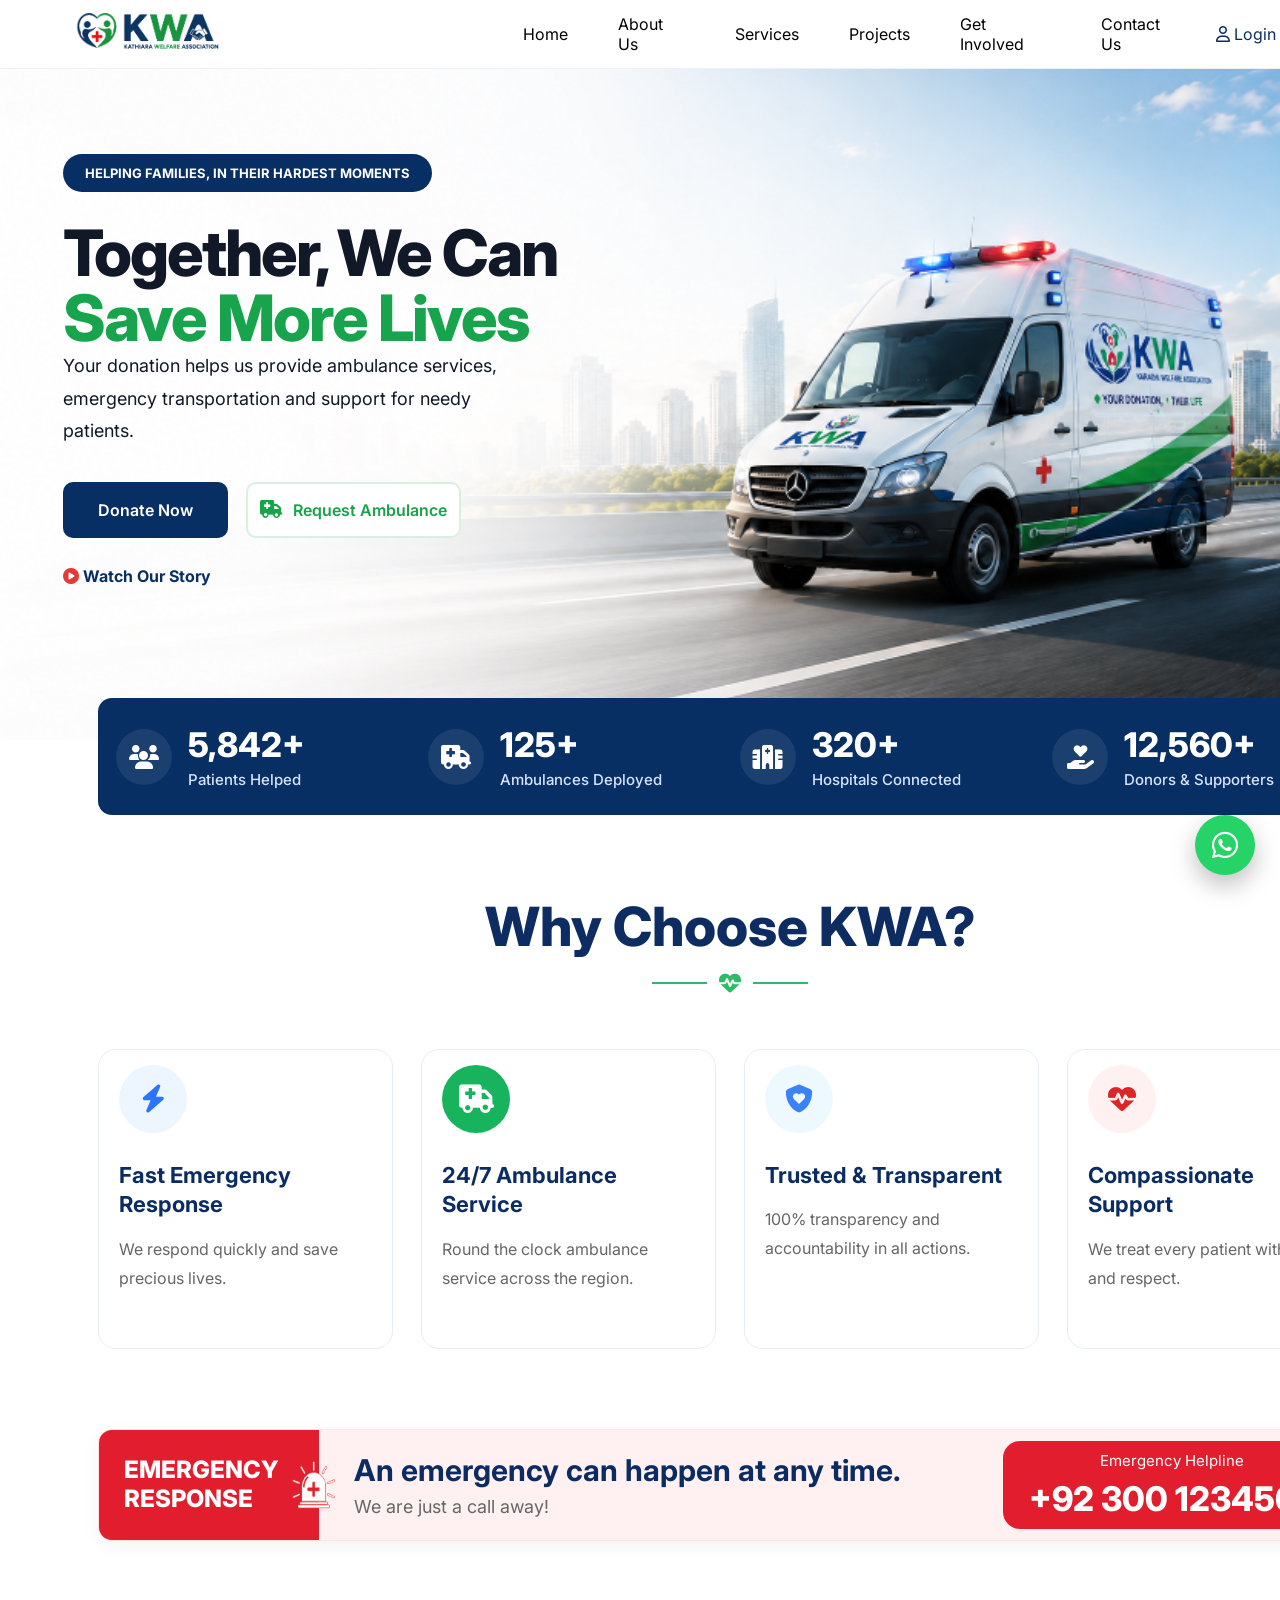
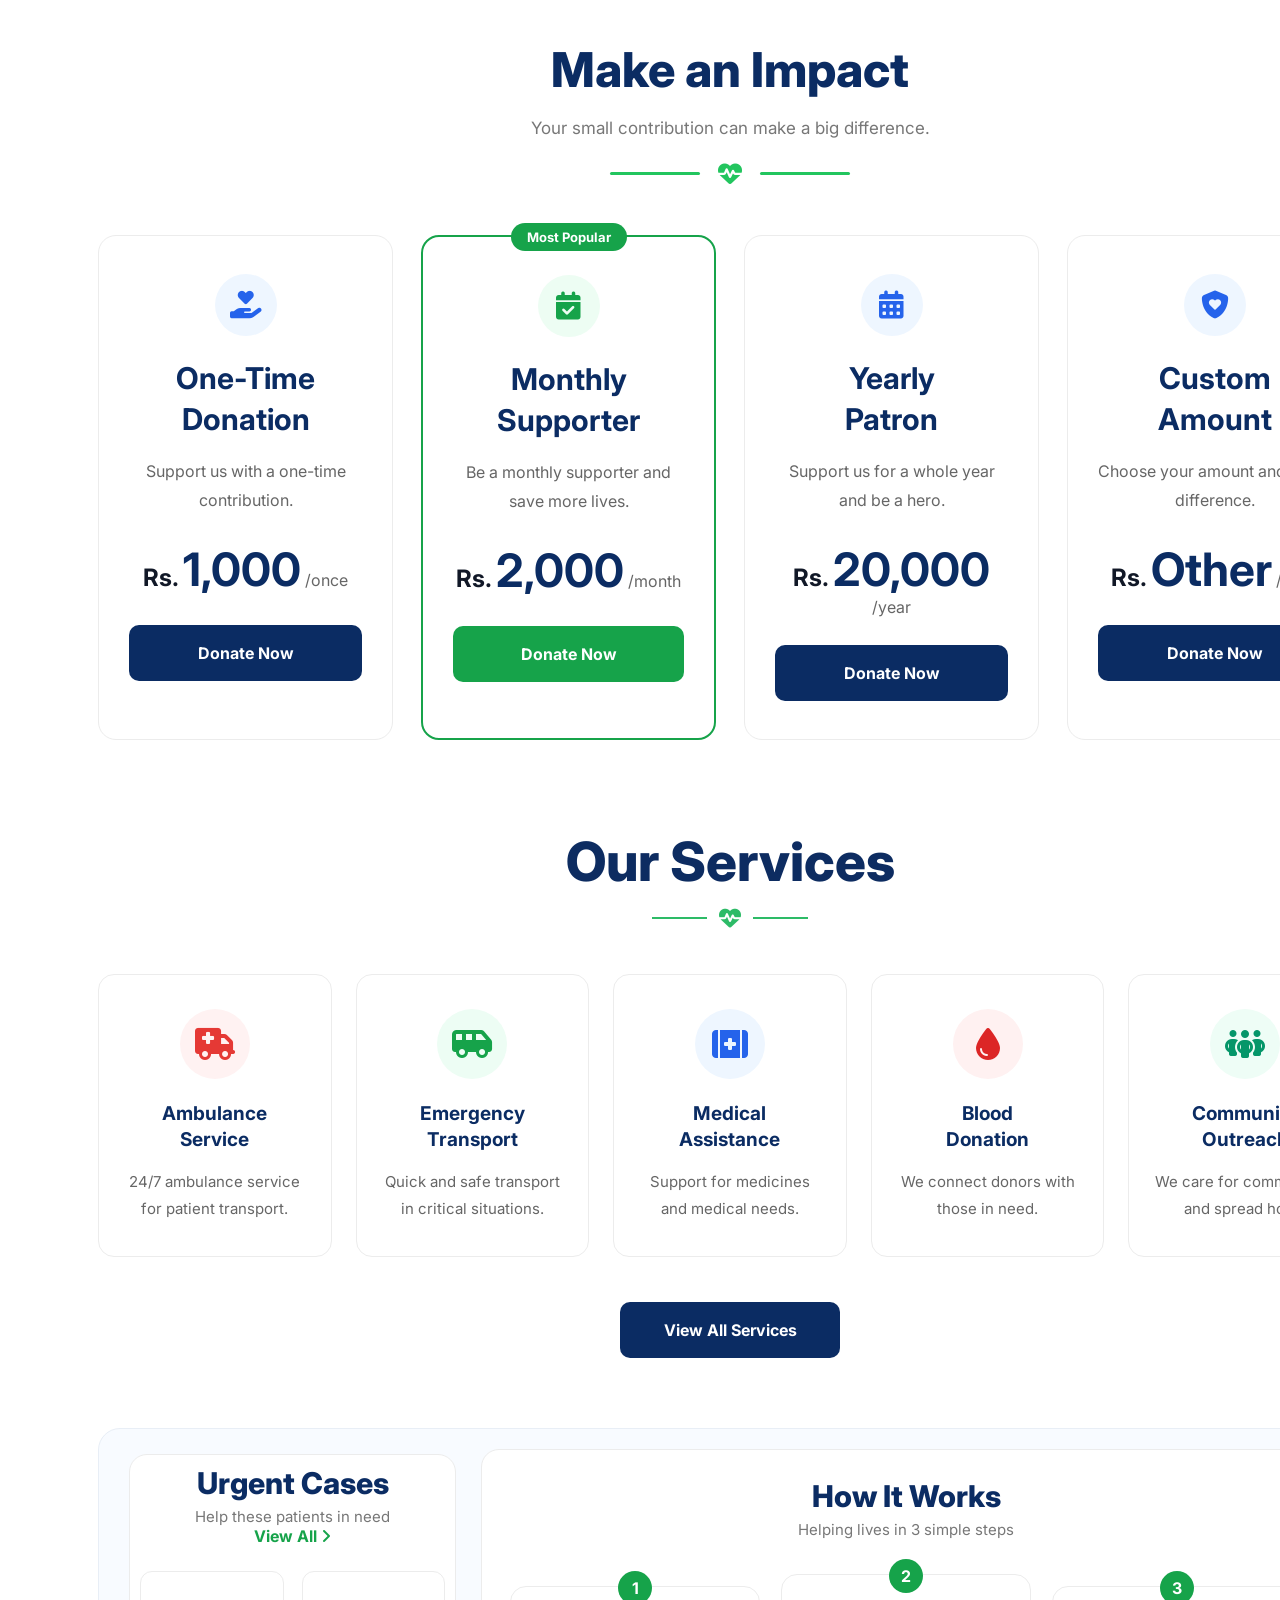
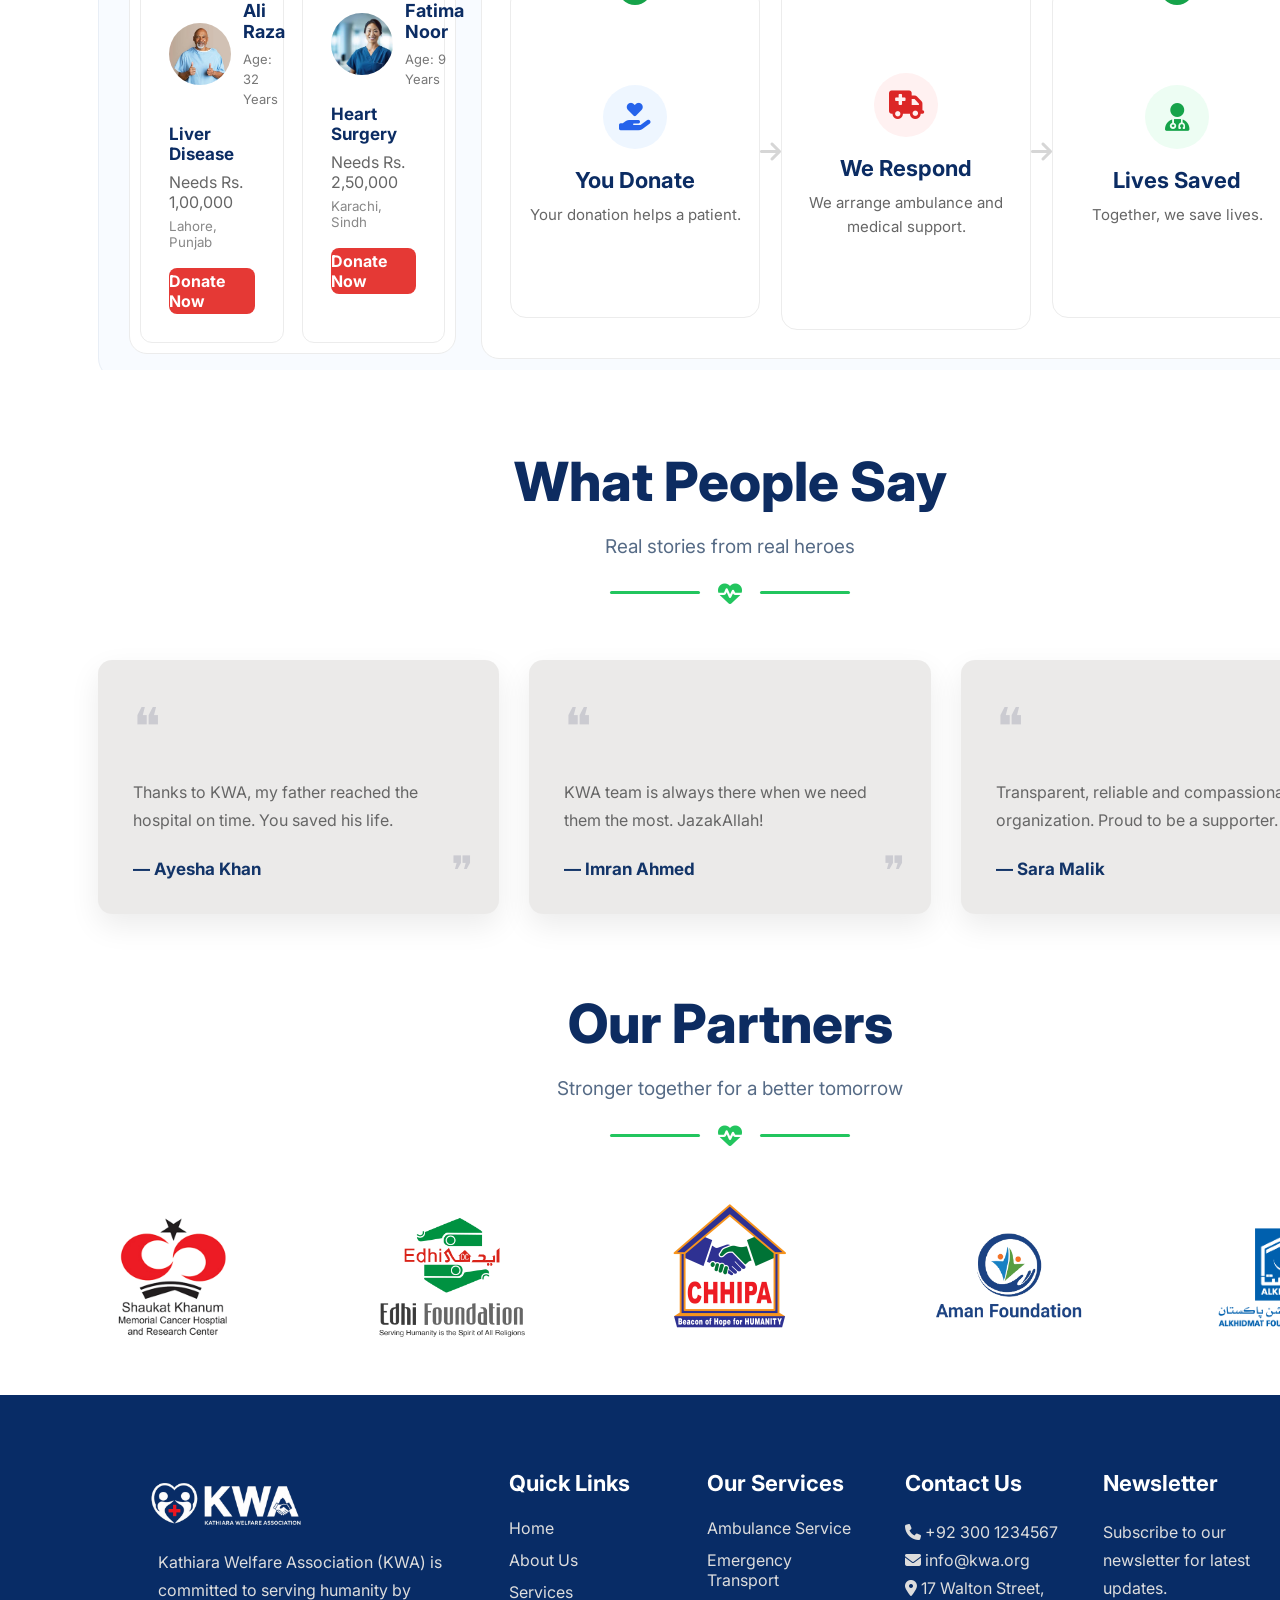
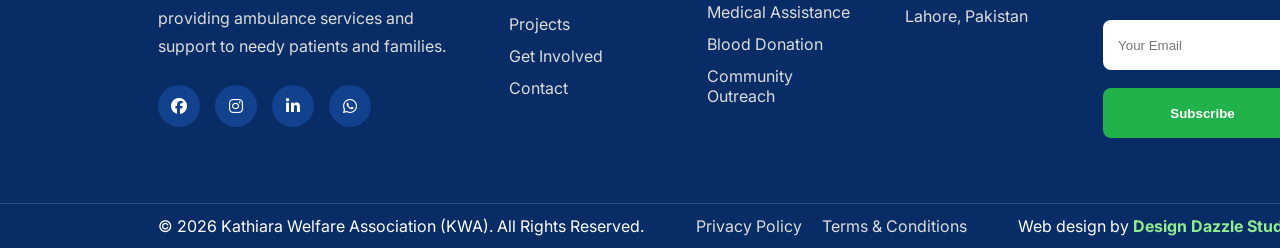
==== commit 3c80f09b: "Add files via upload" ====
--- a/index.html
+++ b/index.html
@@ -61,35 +61,20 @@
     <!-- =========================
         HERO
 ========================= -->
-
     <section class="hero">
-
         <!-- Hero Background Image -->
-
         <div class="hero-bg">
-
             <img src="images/hero_bg.jpeg" alt="Hero Background">
-
-        </div>
-
+        </div>
         <div class="container hero-container">
-
             <!-- LEFT CONTENT -->
-
             <div class="hero-content">
-
                 <span class="hero-tag">
-
                     HELPING FAMILIES, IN THEIR HARDEST MOMENTS
-
                 </span>
-
                 <h1>
-
                     Together, We Can
-
                     <span>Save More Lives</span>
-
                 </h1>
                 <p>
                     Your donation helps us provide ambulance services,
@@ -115,7 +100,6 @@
             </div>
         </div>
     </section>
-
     <!-- ===========================
     STATS SECTION
 =========================== -->
@@ -167,77 +151,44 @@
     <!-- ===========================
     WHY CHOOSE
 =========================== -->
-
     <section class="why">
-
-        <div class="container">
-
+        <div class="container">
             <div class="section-title">
-
                 <h2>Why Choose KWA?</h2>
-
                 <div class="title-line">
-
-                    <span></span>
-
+                    <span></span>
                     <i class="fa-solid fa-heart-pulse"></i>
-
-                    <span></span>
-
-                </div>
-
-            </div>
-
-
-
+                    <span></span>
+                </div>
+            </div>
             <div class="why-grid">
-
                 <!-- Card -->
-
                 <div class="why-card">
-
                     <div class="why-icon blue">
                         <i class="fa-solid fa-bolt"></i>
                     </div>
-
                     <h4>Fast Emergency Response</h4>
-
                     <p>
                         We respond quickly and save precious lives.
                     </p>
-
-                </div>
-
-
-
+                </div>
                 <div class="why-card">
-
                     <div class="why-icon green-help">
                         <i class="fa-solid fa-truck-medical"></i>
                     </div>
-
                     <h4>24/7 Ambulance Service</h4>
-
                     <p>
                         Round the clock ambulance service across the region.
                     </p>
-
-                </div>
-
-
-
+                </div>
                 <div class="why-card">
-
                     <div class="why-icon sky">
                         <i class="fa-solid fa-shield-heart"></i>
                     </div>
-
                     <h4>Trusted & Transparent</h4>
-
                     <p>
                         100% transparency and accountability in all actions.
                     </p>
-
                 </div>
                 <div class="why-card">
                     <div class="why-icon blood">
@@ -254,37 +205,21 @@
     <!--=========================
 Emergency Strip
 ==========================-->
-
     <section class="emergency-strip">
-
-        <div class="container">
-
+        <div class="container">
             <div class="emergency-wrapper">
-
                 <div class="emergency-left">
-
                     <div class="emergency-red">
-
                         <h4>EMERGENCY<br>RESPONSE</h4>
-
                         <img src="images/siren.png" alt="Emergency Siren" class="siren-icon">
-
-                    </div>
-
+                    </div>
                     <div class="emergency-text">
-
                         <h3>An emergency can happen at any time.</h3>
-
                         <p>We are just a call away!</p>
-
-                    </div>
-
-                </div>
-
+                    </div>
+                </div>
                 <div class="emergency-right">
-
                     <span>Emergency Helpline</span>
-
                     <h2>+92 300 1234567</h2>
                 </div>
             </div>
@@ -293,15 +228,10 @@
     <!--==================================
 MAKE AN IMPACT
 ===================================-->
-
     <section class="donation">
-
-        <div class="container">
-
+        <div class="container">
             <div class="section-title">
-
                 <h2>Make an Impact</h2>
-
                 <p>Your small contribution can make a big difference.</p>
                 <div class="section-divider">
                     <span></span>
@@ -310,131 +240,71 @@
                 </div>
             </div>
             <div class="donation-grid">
-
                 <!-- Card 1 -->
-
                 <div class="donation-card">
-
                     <div class="donation-icon blue">
                         <i class="fa-solid fa-hand-holding-heart"></i>
                     </div>
-
                     <h3>One-Time<br>Donation</h3>
-
                     <p>
                         Support us with a
                         one-time contribution.
                     </p>
-
                     <div class="price">
-
                         <span>Rs.</span>
-
                         <strong>1,000</strong>
-
                         <small>/once</small>
-
-                    </div>
-
+                    </div>
                     <a href="donate.html" class="donate-blue">
                         Donate Now
                     </a>
-
-                </div>
-
-
+                </div>
                 <!-- Card 2 -->
-
                 <div class="donation-card active">
-
                     <div class="popular">
-
                         Most Popular
-
-                    </div>
-
+                    </div>
                     <div class="donation-icon green">
-
                         <i class="fa-solid fa-calendar-check"></i>
-
-                    </div>
-
+                    </div>
                     <h3>Monthly<br>Supporter</h3>
-
-                    <p>
-
+                    <p>
                         Be a monthly supporter
                         and save more lives.
-
-                    </p>
-
+                    </p>
                     <div class="price">
-
                         <span>Rs.</span>
-
                         <strong>2,000</strong>
-
                         <small>/month</small>
-
-                    </div>
-
+                    </div>
                     <a href="donate.html" class="donate-green">
-
                         Donate Now
-
-                    </a>
-
-                </div>
-
-
+                    </a>
+                </div>
                 <!-- Card 3 -->
-
                 <div class="donation-card">
-
                     <div class="donation-icon blue">
-
                         <i class="fa-solid fa-calendar-days"></i>
-
-                    </div>
-
+                    </div>
                     <h3>Yearly<br>Patron</h3>
-
-                    <p>
-
+                    <p>
                         Support us for a whole year
                         and be a hero.
-
-                    </p>
-
+                    </p>
                     <div class="price">
-
                         <span>Rs.</span>
-
                         <strong>20,000</strong>
-
                         <small>/year</small>
-
-                    </div>
-
+                    </div>
                     <a href="donate.html" class="donate-blue">
-
                         Donate Now
-
-                    </a>
-
-                </div>
-
-
+                    </a>
+                </div>
                 <!-- Card 4 -->
-
                 <div class="donation-card">
-
                     <div class="donation-icon blue">
-
                         <i class="fa-solid fa-shield-heart"></i>
-
-                    </div>
-
+                    </div>
                     <h3>Custom<br>Amount</h3>
                     <p>
                         Choose your amount
@@ -455,97 +325,63 @@
     <!-- ==========================================
 OUR SERVICES
 ========================================== -->
-
     <section class="services ">
-
-        <div class="container">
-
+        <div class="container">
             <div class="section-title">
-
                 <h2>Our Services</h2>
-
                 <div class="title-line">
                     <span></span>
                     <i class="fa-solid fa-heart-pulse"></i>
                     <span></span>
                 </div>
-
-            </div>
-
+            </div>
             <div class="services-grid">
-
                 <!-- Card 1 -->
-
                 <div class="service-card">
-
                     <div class="service-icon ambulance">
                         <i class="fa-solid fa-truck-medical"></i>
                     </div>
-
                     <h3>Ambulance<br>Service</h3>
-
                     <p>
                         24/7 ambulance service
                         for patient transport.
                     </p>
-
-                </div>
-
+                </div>
                 <!-- Card 2 -->
-
                 <div class="service-card">
-
                     <div class="service-icon transport">
                         <i class="fa-solid fa-van-shuttle"></i>
                     </div>
-
                     <h3>Emergency<br>Transport</h3>
-
                     <p>
                         Quick and safe transport
                         in critical situations.
                     </p>
-
-                </div>
-
+                </div>
                 <!-- Card 3 -->
-
                 <div class="service-card">
-
                     <div class="service-icon medical">
                         <i class="fa-solid fa-kit-medical"></i>
                     </div>
-
                     <h3>Medical<br>Assistance</h3>
-
                     <p>
                         Support for medicines
                         and medical needs.
                     </p>
-
-                </div>
-
+                </div>
                 <!-- Card 4 -->
-
                 <div class="service-card">
-
                     <div class="service-icon blood">
                         <i class="fa-solid fa-droplet"></i>
                     </div>
-
                     <h3>Blood<br>Donation</h3>
-
                     <p>
                         We connect donors
                         with those in need.
                     </p>
-
-                </div>
-
+                </div>
                 <!-- Card 5 -->
-
                 <div class="service-card">
-
                     <div class="service-icon community">
                         <i class="fa-solid fa-people-group"></i>
                     </div>
@@ -566,154 +402,81 @@
     <!--=========================================
 URGENT CASES + HOW IT WORKS
 ==========================================-->
-
     <section class="help-section">
-
-        <div class="container">
-
+        <div class="container">
             <div class="help-wrapper">
-
                 <!--=====================
             LEFT
             ======================-->
-
                 <div class="urgent-cases">
-
                     <div class="section-head">
-
                         <div>
-
                             <h2>Urgent Cases</h2>
-
                             <p>Help these patients in need</p>
-
-                        </div>
-
-                        <a href="#">View All <i class="fa-solid fa-angle-right"></i></a>
-
-                    </div>
-
+                        </div>
+                        <a href="involved.html">View All <i class="fa-solid fa-angle-right"></i></a>
+                    </div>
                     <div class="cases-grid">
-
                         <!-- Card 1 -->
-
                         <div class="case-card">
-
                             <div class="case-top">
-
                                 <img src="images/patient.jpeg" alt="patient">
-
                                 <div>
-
                                     <h3>Ali Raza</h3>
-
                                     <span>Age: 32 Years</span>
-
                                 </div>
-
                             </div>
-
                             <h4>Liver Disease</h4>
-
                             <p>Needs Rs. 1,00,000</p>
-
                             <small>Lahore, Punjab</small>
-
                             <a href="donate.html" class="case-btn">Donate Now</a>
-
-                        </div>
-
+                        </div>
                         <!-- Card 2 -->
-
                         <div class="case-card">
-
                             <div class="case-top">
-
                                 <img src="images/patient_2.jpeg" alt="patient_2">
-
                                 <div>
-
                                     <h3>Fatima Noor</h3>
-
                                     <span>Age: 9 Years</span>
-
                                 </div>
-
                             </div>
-
                             <h4>Heart Surgery</h4>
-
                             <p>Needs Rs. 2,50,000</p>
-
                             <small>Karachi, Sindh</small>
-
                             <a href="donate.html" class="case-btn">Donate Now</a>
-
-                        </div>
-
-                    </div>
-
-                </div>
-
-
+                        </div>
+                    </div>
+                </div>
                 <!--=====================
             RIGHT
             ======================-->
-
                 <div class="how-it-works">
-
                     <div class="section-head">
-
                         <div>
-
                             <h2>How It Works</h2>
-
                             <p>Helping lives in 3 simple steps</p>
-
-                        </div>
-
-                    </div>
-
+                        </div>
+                    </div>
                     <div class="steps">
-
                         <div class="step-card">
-
                             <div class="step-number">1</div>
-
                             <div class="step-icon blue">
-
                                 <i class="fa-solid fa-hand-holding-heart"></i>
-
                             </div>
-
                             <h3>You Donate</h3>
-
                             <p>Your donation helps a patient.</p>
-
-                        </div>
-
+                        </div>
                         <div class="step-arrow">
-
                             <i class="fa-solid fa-arrow-right"></i>
-
-                        </div>
-
+                        </div>
                         <div class="step-card">
-
                             <div class="step-number">2</div>
-
                             <div class="step-icon red">
-
                                 <i class="fa-solid fa-truck-medical"></i>
-
                             </div>
-
                             <h3>We Respond</h3>
-
                             <p>We arrange ambulance and medical support.</p>
-
-                        </div>
-
+                        </div>
                         <div class="step-arrow">
                             <i class="fa-solid fa-arrow-right"></i>
                         </div>
@@ -733,11 +496,8 @@
     <!-- ===========================
      TESTIMONIALS SECTION
 =========================== -->
-
     <section class="testimonials">
-
-        <div class="container">
-
+        <div class="container">
             <div class="section-title">
                 <h2>What People Say</h2>
                 <p>Real stories from real heroes</p>
@@ -747,67 +507,44 @@
                     <span></span>
                 </div>
             </div>
-
-
             <div class="testimonial-grid">
-
                 <div class="testimonial-card">
                     <span class="quote-left">❝</span>
-
                     <p>
                         Thanks to KWA, my father reached the hospital on time.
                         You saved his life.
                     </p>
-
                     <h4>— Ayesha Khan</h4>
-
                     <span class="quote-right">❞</span>
                 </div>
-
                 <div class="testimonial-card">
                     <span class="quote-left">❝</span>
-
                     <p>
                         KWA team is always there when we need them the most.
                         JazakAllah!
                     </p>
-
                     <h4>— Imran Ahmed</h4>
-
                     <span class="quote-right">❞</span>
                 </div>
-
                 <div class="testimonial-card">
                     <span class="quote-left">❝</span>
-
                     <p>
                         Transparent, reliable and compassionate organization.
                         Proud to be a supporter.
                     </p>
-
                     <h4>— Sara Malik</h4>
-
                     <span class="quote-right">❞</span>
                 </div>
-
-            </div>
-
-        </div>
-
-    </section>
-
+            </div>
+        </div>
+    </section>
     <!-- ===========================
         PARTNERS SECTION
 =========================== -->
-
     <section class="partners">
-
-        <div class="container">
-
+        <div class="container">
             <div class="section-title">
-
                 <h2>Our Partners</h2>
-
                 <p>Stronger together for a better tomorrow</p>
                 <div class="section-divider">
                     <span></span>
@@ -815,79 +552,52 @@
                     <span></span>
                 </div>
             </div>
-
             <div class="partner-row">
-
                 <div class="partner-item">
                     <img src="images/shaukat.png" alt="">
                 </div>
-
                 <div class="partner-item">
                     <img src="images/edhi.png" alt="">
                 </div>
-
                 <div class="partner-item">
                     <img src="images/chhipa.png" alt="">
                 </div>
-
                 <div class="partner-item">
                     <img src="images/aman.png" alt="">
                 </div>
-
                 <div class="partner-item">
                     <img src="images/alkhidmat.png" alt="">
                 </div>
-
-            </div>
-
-        </div>
-
+            </div>
+        </div>
     </section>
     <!-- ===========================
             FOOTER
 =========================== -->
-
     <footer class="footer">
-
-        <div class="container">
-
+        <div class="container">
             <div class="footer-grid">
-
                 <!-- Logo -->
-
                 <div class="footer-box">
-
                     <img src="images/nav1_logo.png" class="footer-logo" alt="KWA Logo">
-
                     <p>
                         Kathiara Welfare Association (KWA) is committed to serving
                         humanity by providing ambulance services and support to
                         needy patients and families.
                     </p>
-
                     <div class="social-icons">
-
-                        <a href="#"><i class="fab fa-facebook-f"></i></a>
-
-                        <a href="#"><i class="fab fa-twitter"></i></a>
-
-                        <a href="#"><i class="fab fa-instagram"></i></a>
-
-                        <a href="#"><i class="fab fa-linkedin-in"></i></a>
-
-                        <a href="#"><i class="fab fa-youtube"></i></a>
-
-                    </div>
-
-                </div>
-
+                        <a href="https://www.facebook.com/share/1CzARoM3GC/"><i class="fab fa-facebook"></i></a>
+                        <a href="https://www.instagram.com/designdazzlestudio27?igsh=ZWw2ZmZ3bHIwYngw"><i
+                                class="fab fa-instagram"></i></a>
+                        <a
+                            href="https://www.linkedin.com/in/design-dazzle-studio-015b76401?utm_source=share_via&utm_content=profile&utm_medium=member_android"><i
+                                class="fab fa-linkedin-in"></i></a>
+                        <a href="#"><i class="fab fa-whatsapp"></i></a>
+                    </div>
+                </div>
                 <!-- Quick Links -->
-
                 <div class="footer-box">
-
                     <h3>Quick Links</h3>
-
-
                     <ul>
                         <li><a href="index.html">Home</a></li>
                         <li><a href="about.html">About Us</a></li>
@@ -896,84 +606,52 @@
                         <li><a href="involved.html">Get Involved</a></li>
                         <li><a href="contact.html">Contact</a></li>
                     </ul>
-
-                </div>
-
+                </div>
                 <!-- Services -->
-
                 <div class="footer-box">
-
                     <h3>Our Services</h3>
-
                     <ul>
-
                         <li><a href="services.html">Ambulance Service</a></li>
-
                         <li><a href="contact.html">Emergency Transport</a></li>
-
                         <li><a href="services.html">Medical Assistance</a></li>
-
                         <li><a href="contact.html">Blood Donation</a></li>
-
                         <li><a href="involved.html">Community Outreach</a></li>
-
                     </ul>
-
-                </div>
-
+                </div>
                 <!-- Contact -->
-
                 <div class="footer-box">
-
                     <h3>Contact Us</h3>
-
                     <p>
                         <i class="fas fa-phone"></i>
                         +92 300 1234567
                     </p>
-
                     <p>
                         <i class="fas fa-envelope"></i>
                         info@kwa.org
                     </p>
-
                     <p>
                         <i class="fas fa-map-marker-alt"></i>
                         17 Walton Street,<br>
                         Lahore, Pakistan
                     </p>
-
-                </div>
-
+                </div>
                 <!-- Newsletter -->
-
                 <div class="footer-box">
-
                     <h3>Newsletter</h3>
-
                     <p>
                         Subscribe to our newsletter
                         for latest updates.
                     </p>
-
                     <form>
-
                         <input type="email" placeholder="Your Email">
-
                         <button type="submit">
                             Subscribe
                         </button>
-
                     </form>
-
-                </div>
-
-            </div>
-
-        </div>
-
+                </div>
+            </div>
+        </div>
         <div class="footer-bottom">
-
             <div class="container bottom-flex">
                 <p>
                     © 2026 Kathiara Welfare Association (KWA).
@@ -982,6 +660,10 @@
                 <div class="footer-links">
                     <a href="#">Privacy Policy</a>
                     <a href="#">Terms & Conditions</a>
+                </div>
+                <div>
+                    Web design by
+                    <strong class="creator_section">Design Dazzle Studio.</strong>
                 </div>
             </div>
         </div>
--- a/style.css
+++ b/style.css
@@ -6,7 +6,6 @@
 /*=============================
 RESET
 =============================*/
-
 * {
     margin: 0;
     padding: 0;
@@ -40,7 +39,6 @@
 /*=============================
 CONTAINER
 =============================*/
-
 .container {
     width: 100%;
     max-width: 1380px;
@@ -49,7 +47,6 @@
 }
 
 /* Loader */
-
 #loader {
     position: fixed;
     inset: 0;
@@ -89,7 +86,6 @@
 /*=============================
 HEADER
 =============================*/
-
 .header {
     position: fixed;
     top: 0;
@@ -112,7 +108,6 @@
 /*=============================
 LOGO
 =============================*/
-
 .logo img {
     width: 170px;
     margin-left: -30px;
@@ -124,167 +119,108 @@
 /*==================================
 NAVBAR LINKS PREMIUM EFFECT
 ==================================*/
-.menu{
-
-    display:flex;
-
-    align-items:center;
-
-    gap:50px;
+.menu {
+    display: flex;
+    align-items: center;
+    gap: 50px;
     margin-left: 170px;
-    list-style:none;
-
-}
-.menu a{
-
-    position:relative;
-
-    color:#000000;
-
-    text-decoration:none;
-
-    transition:.3s ease;
-
-}
-
-.menu a::after{
-
-    content:"";
-
-    position:absolute;
-
-    left:50%;
-
-    bottom:-8px;
-
-    transform:translateX(-50%);
-
-    width:0;
-
-    height:3px;
-
-    border-radius:50px;
-
-    background:#1DB954;
-
-    box-shadow:0 0 10px rgba(29,185,84,.55);
-
-    transition:.35s ease;
-
-}
-
-.menu a:hover{
-
-    color:#1DB954;
-
-}
-
-.menu a:hover::after{
-
-    width:100%;
-
+    list-style: none;
+}
+
+.menu a {
+    position: relative;
+    color: #000000;
+    text-decoration: none;
+    transition: .3s ease;
+}
+
+.menu a::after {
+    content: "";
+    position: absolute;
+    left: 50%;
+    bottom: -8px;
+    transform: translateX(-50%);
+    width: 0;
+    height: 3px;
+    border-radius: 50px;
+    background: #1DB954;
+    box-shadow: 0 0 10px rgba(29, 185, 84, .55);
+    transition: .35s ease;
+}
+
+.menu a:hover {
+    color: #1DB954;
+}
+
+.menu a:hover::after {
+    width: 100%;
 }
 
 /*=============================
 RIGHT
 =============================*/
-
 .nav-right {
-
     display: flex;
     align-items: center;
     gap: 30px;
     margin-right: -90px;
 }
+
 /*==================================
 LOGIN BUTTON PREMIUM UNDERLINE
 ==================================*/
-
-.login-btn{
-
-    position:relative;
-
-    color:#0D2C61;
-
-    text-decoration:none;
-
-    transition:.3s ease;
-
-}
-
-.login-btn::after{
-
-    content:"";
-
-    position:absolute;
-
-    left:50%;
-
-    bottom:-8px;
-
-    transform:translateX(-50%);
-
-    width:0;
-
-    height:3px;
-
-    background:#1DB954;
-
-    border-radius:50px;
-
-    box-shadow:0 0 10px rgba(29,185,84,.5);
-
-    transition:.35s ease;
-
-}
-
-.login-btn:hover{
-
-    color:#1DB954;
-
-}
-
-.login-btn:hover::after{
-
-    width:100%;
-
+.login-btn {
+    position: relative;
+    color: #0D2C61;
+    text-decoration: none;
+    transition: .3s ease;
+}
+
+.login-btn::after {
+    content: "";
+    position: absolute;
+    left: 50%;
+    bottom: -8px;
+    transform: translateX(-50%);
+    width: 0;
+    height: 3px;
+    background: #1DB954;
+    border-radius: 50px;
+    box-shadow: 0 0 10px rgba(29, 185, 84, .5);
+    transition: .35s ease;
+}
+
+.login-btn:hover {
+    color: #1DB954;
+}
+
+.login-btn:hover::after {
+    width: 100%;
 }
 
 /*=============================
 DONATE
 =============================*/
-
 .donate-btn {
-
     display: flex;
     align-items: center;
     gap: 10px;
-
     padding: 14px 28px;
-
     border-radius: 50px;
-
     background: #16A34A;
-
     color: #fff;
-
     font-size: 15px;
     font-weight: 700;
-
     transition: .35s;
-
 }
 
 .donate-btn:hover {
-
     transform: translateY(-2px);
-
 }
 
 /*=================================
 HERO
 =================================*/
-
 .hero {
     position: relative;
     min-height: 700px;
@@ -295,7 +231,6 @@
 }
 
 /* Background Image */
-
 .hero-bg {
     position: absolute;
     inset: 0;
@@ -310,7 +245,6 @@
 }
 
 /* White Fade */
-
 .hero::before {
     width: 60%;
     background: linear-gradient(to right,
@@ -366,7 +300,6 @@
 /*=========================
 Hero Buttons
 =========================*/
-
 .hero-buttons {
     display: flex;
     align-items: center;
@@ -376,23 +309,17 @@
 }
 
 /* Donate Button */
-
 .primary-btn {
     display: inline-flex;
     align-items: center;
     justify-content: center;
-
     width: 165px;
     height: 56px;
-
     background: #082f63;
     color: #fff;
-
     border-radius: 10px;
-
     font-size: 16px;
     font-weight: 600;
-
     transition: .3s;
 }
 
@@ -401,25 +328,19 @@
 }
 
 /* Request Ambulance */
-
 .secondary-btn {
     display: inline-flex;
     align-items: center;
     justify-content: center;
     gap: 10px;
-
     width: 215px;
     height: 56px;
-
     background: #fff;
     color: #16A34A;
-
     border: 2px solid #D9EFE2;
     border-radius: 10px;
-
     font-size: 16px;
     font-weight: 600;
-
     transition: .3s;
 }
 
@@ -444,7 +365,6 @@
 /*==========================================
 STATS SECTION
 ==========================================*/
-
 .stats {
     margin-top: -42px;
     position: relative;
@@ -474,117 +394,71 @@
 }
 
 .stat-icon {
-
     width: 56px;
-
     height: 56px;
-
     border-radius: 50%;
-
     background: rgba(255, 255, 255, .08);
-
-    display: flex;
-
-    align-items: center;
-
+    display: flex;
+    align-items: center;
     justify-content: center;
-
     color: #fff;
-
     font-size: 24px;
-
 }
 
 .stat-content h3 {
-
     color: #fff;
-
     font-size: 34px;
-
     font-weight: 800;
-
     margin-bottom: 5px;
-
 }
 
 .stat-content p {
-
     color: #d8e3ff;
-
     font-size: 15px;
-
     font-weight: 500;
-
-}
-
-
+}
 
 /*==========================================
 WHY CHOOSE
 ==========================================*/
-
 .why {
-
     padding: 30px 0 80px;
-
     background: #fff;
-
 }
 
 .section-title {
-
     text-align: center;
-
     margin-bottom: 55px;
-
 }
 
 .section-title h2 {
-
     font-size: 46px;
-
     color: #0b2c63;
-
     font-weight: 800;
-
     margin-bottom: 18px;
-
 }
 
 .title-line {
-
-    display: flex;
-
+    display: flex;
     justify-content: center;
-
-    align-items: center;
-
+    align-items: center;
     gap: 12px;
-
 }
 
 .title-line span {
-
     width: 55px;
-
     height: 2px;
-
     background: #2dbb67;
-
 }
 
 .title-line i {
-
     color: #2dbb67;
-
     font-size: 22px;
-
 }
 
 /* =========================
    Common Section Divider
 ========================= */
-
 .section-divider {
     display: flex;
     justify-content: center;
@@ -611,29 +485,18 @@
 }
 
 .why-grid {
-
     display: grid;
-
     grid-template-columns: repeat(4, 1fr);
-
     gap: 28px;
-
 }
 
 .why-card {
-
     background: #fff;
-
     border: 1px solid #ececec;
-
     border-radius: 16px;
-
     padding: 35px 30px;
-
     transition: .3s;
-
     text-align: left;
-
 }
 
 .why-card:hover {
@@ -652,248 +515,153 @@
     justify-content: center;
     font-size: 28px;
     margin-bottom: 28px;
-
 }
 
 .why-card:hover {
-
     transform: translateY(-6px);
-
     border-color: #16A34A;
-
     box-shadow:
         0 8px 20px rgba(22, 163, 74, .08),
         0 0 15px rgba(22, 163, 74, .08);
-
 }
 
 /* Icon Colors */
-
 .blue {
-
     background: #edf5ff;
-
     color: #2a74ff;
-
 }
 
 .green {
-
     background: #edfdf3;
-
     color: #18b35d;
-
 }
 
 .sky {
-
     background: #eef8ff;
-
     color: #3b82f6;
-
 }
 
 .red {
-
     background: #fff0f0;
-
     color: #ef4444;
-
 }
 
 .why-card h4 {
-
     font-size: 22px;
-
     color: #0b2c63;
-
     margin-bottom: 15px;
-
     line-height: 1.35;
-
     font-weight: 700;
-
 }
 
 .why-card p {
-
     color: #666;
-
     font-size: 16px;
-
     line-height: 1.8;
-
-}
-
+}
 
 /*==========================================
 Responsive
 ==========================================*/
-
 @media(max-width:1100px) {
-
     .stats-wrapper {
-
         grid-template-columns: repeat(2, 1fr);
-
         gap: 25px;
-
     }
 
     .divider {
-
         display: none;
-
     }
 
     .why-grid {
-
         grid-template-columns: repeat(2, 1fr);
-
-    }
-
+    }
 }
 
 @media(max-width:768px) {
-
     .stats-wrapper {
-
         grid-template-columns: 1fr;
-
     }
 
     .why-grid {
-
         grid-template-columns: 1fr;
-
     }
 
     .section-title h2 {
-
         font-size: 34px;
-
     }
 
     .stat-content h3 {
-
         font-size: 28px;
-
-    }
-
+    }
 }
 
 /*==================================
 Emergency Strip
 ==================================*/
-
 .emergency-strip {
-
     padding: 20px 0 80px;
-
 }
 
 .emergency-wrapper {
-
     background: #fff1f1;
-
     border: 1px solid #ffe3e3;
-
     border-radius: 14px;
-
-    display: flex;
-
+    display: flex;
     justify-content: space-between;
-
-    align-items: center;
-
+    align-items: center;
     overflow: hidden;
-
     box-shadow: 0 5px 18px rgba(0, 0, 0, .05);
-
 }
 
 /* Left */
-
 .emergency-left {
-
-    display: flex;
-
-    align-items: center;
-
+    display: flex;
+    align-items: center;
     flex: 1;
-
 }
 
 /* Red Box */
-
 .emergency-red {
-
     width: 220px;
-
     height: 110px;
-
     background: #E11D2E;
-
     color: #fff;
-
-    display: flex;
-
-    align-items: center;
-
+    display: flex;
+    align-items: center;
     justify-content: space-between;
-
     padding: 0 25px;
-
 }
 
 .emergency-red h4 {
-
     font-size: 24px;
-
     font-weight: 800;
-
     line-height: 1.2;
-
 }
 
 .emergency-red i {
-
     font-size: 42px;
-
     opacity: .95;
-
 }
 
 /* Middle Text */
-
 .emergency-text {
-
     padding-left: 35px;
-
 }
 
 .emergency-text h3 {
-
     font-size: 30px;
-
     color: #0b2c63;
-
     margin-bottom: 8px;
-
     font-weight: 700;
-
 }
 
 .emergency-text p {
-
     font-size: 18px;
-
     color: #666;
-
 }
 
 /* Right */
-
 .emergency-right {
     background: #E11D2E;
     color: #fff;
@@ -905,21 +673,14 @@
 }
 
 .emergency-right span {
-
     font-size: 15px;
-
     display: block;
-
     margin-bottom: 8px;
-
 }
 
 .emergency-right h2 {
-
     font-size: 34px;
-
     font-weight: 800;
-
 }
 
 .siren-icon {
@@ -931,426 +692,258 @@
 /*==================================
 DONATION
 ===================================*/
-
 .donation {
-
     padding: 40px 0 90px;
-
 }
 
 .donation .section-title {
-
     text-align: center;
-
     margin-bottom: 50px;
-
 }
 
 .donation .section-title h2 {
-
     font-size: 48px;
-
     color: #0B2C63;
-
     font-weight: 800;
-
     margin-bottom: 12px;
-
 }
 
 .donation .section-title p {
-
     color: #777;
-
     font-size: 17px;
-
 }
 
 .donation-grid {
-
     display: grid;
-
     grid-template-columns: repeat(4, 1fr);
-
     gap: 28px;
-
 }
 
 .donation-card {
-
     position: relative;
-
     background: #fff;
-
     border: 1px solid #ECECEC;
-
     border-radius: 18px;
-
     padding: 38px 30px;
-
     text-align: center;
-
     transition: .35s;
-
 }
 
 .donation-card:hover {
-
     transform: translateY(-8px);
-
     box-shadow: 0 18px 40px rgba(0, 0, 0, .08);
-
 }
 
 .donation-card.active {
-
     border: 2px solid #16A34A;
-
 }
 
 .popular {
-
     position: absolute;
-
     top: -14px;
-
     left: 50%;
-
     transform: translateX(-50%);
-
     background: #16A34A;
-
     color: #fff;
-
     font-size: 13px;
-
     font-weight: 700;
-
     padding: 6px 16px;
-
     border-radius: 20px;
-
 }
 
 .donation-icon {
-
     width: 62px;
-
     height: 62px;
-
     border-radius: 50%;
-
     margin: 0 auto 22px;
-
-    display: flex;
-
-    align-items: center;
-
+    display: flex;
+    align-items: center;
     justify-content: center;
-
     font-size: 28px;
-
 }
 
 .donation-icon.blue {
-
     background: #EEF6FF;
-
     color: #2563EB;
-
 }
 
 .donation-icon.green {
-
     background: #EDFDF3;
-
     color: #16A34A;
-
 }
 
 .donation-card h3 {
-
     font-size: 30px;
-
     line-height: 1.35;
-
     color: #0B2C63;
-
     margin-bottom: 18px;
-
 }
 
 .donation-card p {
-
     color: #666;
-
     line-height: 1.8;
-
     margin-bottom: 26px;
-
 }
 
 .price {
-
     margin-bottom: 28px;
-
 }
 
 .price span {
-
     font-size: 24px;
-
     font-weight: 700;
-
 }
 
 .price strong {
-
     font-size: 46px;
-
     color: #0B2C63;
-
 }
 
 .price small {
-
     color: #666;
-
     font-size: 16px;
-
 }
 
 .donate-blue,
 .donate-green {
-
-    display: flex;
-
+    display: flex;
     justify-content: center;
-
-    align-items: center;
-
+    align-items: center;
     height: 56px;
-
     border-radius: 10px;
-
     color: #fff;
-
     font-weight: 700;
-
 }
 
 .donate-blue {
-
     background: #0B2C63;
-
 }
 
 .donate-green {
-
     background: #16A34A;
-
 }
 
 .donate-blue:hover {
-
     background: #08244f;
-
 }
 
 .donate-green:hover {
-
     background: #15803D;
-
 }
 
 /*==================================
 OUR SERVICES
 ==================================*/
-
 .services {
-
     padding: 20px 0 90px;
-
     background: #fff;
-
 }
 
 .services .section-title {
-
     text-align: center;
-
     margin-bottom: 45px;
-
 }
 
 .services-grid {
-
     display: grid;
-
     grid-template-columns: repeat(5, 1fr);
-
     gap: 24px;
-
 }
 
 .service-card {
-
     background: #fff;
-
     border: 1px solid #ECECEC;
-
     border-radius: 16px;
-
     padding: 34px 22px;
-
     text-align: center;
-
     transition: .35s;
-
     cursor: pointer;
-
 }
 
 .service-card:hover {
-
     transform: translateY(-6px);
-
     border-color: #16A34A;
-
     box-shadow:
         0 0 0 1px rgba(22, 163, 74, .12),
         0 8px 22px rgba(22, 163, 74, .08);
-
 }
 
 .service-icon {
-
     width: 70px;
-
     height: 70px;
-
     margin: 0 auto 22px;
-
     border-radius: 50%;
-
-    display: flex;
-
+    display: flex;
     justify-content: center;
-
-    align-items: center;
-
+    align-items: center;
     font-size: 32px;
-
 }
 
 .ambulance {
-
     background: #FFF2F2;
-
     color: #E53935;
-
 }
 
 .transport {
-
     background: #EDFDF4;
-
     color: #16A34A;
-
 }
 
 .medical {
-
     background: #EEF6FF;
-
     color: #2563EB;
-
 }
 
 .blood {
-
     background: #FFF1F1;
-
     color: #DC2626;
-
 }
 
 .community {
-
     background: #EEFDF6;
-
     color: #059669;
-
 }
 
 .service-card h3 {
-
     font-size: 19px;
-
     line-height: 1.4;
-
     color: #0B2C63;
-
     font-weight: 700;
-
     margin-bottom: 14px;
-
 }
 
 .service-card p {
-
     font-size: 15px;
-
     color: #666;
-
     line-height: 1.8;
-
 }
 
 .service-btn {
-
     margin-top: 45px;
-
-    display: flex;
-
+    display: flex;
     justify-content: center;
-
 }
 
 .view-btn {
-
     width: 220px;
-
     height: 56px;
-
     background: #0B2C63;
-
     color: #fff;
-
     border-radius: 10px;
-
-    display: flex;
-
-    align-items: center;
-
+    display: flex;
+    align-items: center;
     justify-content: center;
-
     font-weight: 700;
-
     transition: .3s;
-
 }
 
 .view-btn:hover {
-
     background: #16A34A;
-
 }
 
 /*==================================
 URGENT CASES
 ==================================*/
-
 .help-section {
     padding: 10px 0;
     padding-top: 1px;
@@ -1363,215 +956,130 @@
 }
 
 .urgent-cases {
-
     background: #ffe5e5;
-
     border: 1px solid #ededed;
-
     border-radius: 18px;
-
     padding: 30px;
-
 }
 
 .section-head {
-
-    display: flex;
-
+    display: flex;
     justify-content: space-between;
-
     align-items: flex-start;
-
     margin-bottom: 28px;
-
 }
 
 .section-head h2 {
-
     font-size: 30px;
-
     color: #0B2C63;
-
     font-weight: 800;
-
     margin-bottom: 8px;
-
 }
 
 .section-head p {
-
     color: #777;
-
     font-size: 15px;
-
 }
 
 .view-all {
-
     color: #16A34A;
-
     font-size: 15px;
-
     font-weight: 700;
-
 }
 
 .view-all i {
-
     margin-left: 6px;
-
     font-size: 13px;
-
 }
 
 .cases-grid {
-
     display: grid;
-
     grid-template-columns: repeat(2, 1fr);
-
     gap: 20px;
-
 }
 
 .case-card {
-
     border: 1px solid #ECECEC;
-
     border-radius: 16px;
-
     padding: 7px;
-
     transition: .35s;
-
     background: #fff;
-
 }
 
 .case-card:hover {
-
     transform: translateY(-6px);
-
     box-shadow: 0 10px 30px rgba(0, 0, 0, .08);
-
 }
 
 .case-top {
-
-    display: flex;
-
-    align-items: center;
-
+    display: flex;
+    align-items: center;
     gap: 15px;
-
     margin-bottom: 18px;
-
 }
 
 .case-top img {
-
     width: 72px;
-
     height: 72px;
-
     border-radius: 50%;
-
     object-fit: cover;
-
 }
 
 .case-top h3 {
-
     font-size: 20px;
-
     color: #0B2C63;
-
     margin-bottom: 6px;
-
 }
 
 .case-top span {
-
     color: #777;
-
     font-size: 14px;
-
 }
 
 .case-card ul {
-
     list-style: none;
-
     margin-bottom: 24px;
-
 }
 
 .case-card ul li {
-
     color: #555;
-
     margin-bottom: 10px;
-
     font-size: 15px;
-
     line-height: 1.6;
-
 }
 
 .case-card strong {
-
     color: #0B2C63;
-
 }
 
 .case-btn {
-
     width: 100%;
-
     height: 50px;
-
     border-radius: 10px;
-
     background: #DC2626;
-
     color: #fff;
-
-    display: flex;
-
+    display: flex;
     justify-content: center;
-
-    align-items: center;
-
+    align-items: center;
     font-weight: 700;
-
     transition: .3s;
-
 }
 
 .case-btn:hover {
-
     background: #b91c1c;
-
 }
 
 /*=========================================
 HELP SECTION
 =========================================*/
-
 .help-section {
-
     padding: 0px 0;
-
 }
 
 .help-wrapper {
-
     display: grid;
-
     grid-template-columns: 420px 1fr;
-
     gap: 28px;
-
 }
 
 /* LEFT */
@@ -1580,7 +1088,6 @@
     border: 1px solid #ECECEC;
     border-radius: 18px;
     padding: 10px;
-
 }
 
 .section-head {
@@ -1610,149 +1117,89 @@
 }
 
 .cases-grid {
-
     display: grid;
-
     grid-template-columns: 1fr 1fr;
-
     gap: 18px;
-
 }
 
 .case-card {
-
     border: 1px solid #ECECEC;
-
     border-radius: 12px;
-
     padding: 28px;
-
     transition: .35s;
-
 }
 
 .case-card:hover {
-
     transform: translateY(-6px);
-
     box-shadow: 0 10px 25px rgba(0, 0, 0, .08);
-
 }
 
 .case-top {
-
-    display: flex;
-
-    align-items: center;
-
+    display: flex;
+    align-items: center;
     gap: 12px;
-
     margin-bottom: 16px;
-
 }
 
 .case-top img {
-
     width: 62px;
-
     height: 62px;
-
     border-radius: 50%;
-
     object-fit: cover;
-
 }
 
 .case-top h3 {
-
     font-size: 18px;
-
     color: #0B2C63;
-
 }
 
 .case-top span {
-
     color: #777;
-
     font-size: 13px;
-
 }
 
 .case-card h4 {
-
     color: #0B2C63;
-
     margin-bottom: 8px;
-
     font-size: 17px;
-
 }
 
 .case-card p {
-
     margin-bottom: 6px;
-
     color: #666;
-
 }
 
 .case-card small {
-
     color: #888;
-
     display: block;
-
     margin-bottom: 18px;
-
 }
 
 .case-btn {
-
     width: 100%;
-
     height: 46px;
-
     background: #E53935;
-
     color: #fff;
-
-    display: flex;
-
+    display: flex;
     justify-content: center;
-
-    align-items: center;
-
+    align-items: center;
     border-radius: 8px;
-
     font-weight: 700;
-
 }
 
 /* RIGHT */
-
 .how-it-works {
-
     background: #fff;
-
     border: 1px solid #ECECEC;
-
     border-radius: 18px;
-
     padding: 28px;
-
 }
 
 .steps {
-
-    display: flex;
-
-    align-items: center;
-
+    display: flex;
+    align-items: center;
     justify-content: space-between;
-
     margin-top: 35px;
-
 }
 
 .step-card {
@@ -1766,119 +1213,72 @@
 }
 
 .step-card:hover {
-
     border-color: #16A34A;
-
     box-shadow: 0 10px 24px rgba(22, 163, 74, .12);
-
 }
 
 .step-number {
-
     position: absolute;
-
     top: -16px;
-
     left: 50%;
-
     transform: translateX(-50%);
-
     width: 34px;
-
     height: 34px;
-
     border-radius: 50%;
-
     background: #16A34A;
-
     color: #fff;
-
-    display: flex;
-
+    display: flex;
     justify-content: center;
-
-    align-items: center;
-
+    align-items: center;
     font-weight: 700;
-
 }
 
 .step-icon {
-
     width: 64px;
-
     height: 64px;
-
     border-radius: 50%;
-
     margin: 8px auto 18px;
-
-    display: flex;
-
+    display: flex;
     justify-content: center;
-
-    align-items: center;
-
+    align-items: center;
     font-size: 28px;
-
 }
 
 .step-icon.blue {
-
     background: #EEF6FF;
-
     color: #2563EB;
-
 }
 
 .step-icon.red {
-
     background: #FFF1F1;
-
     color: #DC2626;
-
 }
 
 .step-icon.green {
-
     background: #EDFDF3;
-
     color: #16A34A;
-
 }
 
 .step-card h3 {
-
     font-size: 22px;
-
     color: #0B2C63;
-
     margin-bottom: 10px;
-
 }
 
 .step-card p {
-
     color: #666;
-
     line-height: 1.6;
-
     font-size: 15px;
-
 }
 
 .step-arrow {
-
     color: #D6D6D6;
-
     font-size: 24px;
-
 }
 
 /* ===========================
 Testimonials
 =========================== */
-
 .testimonials {
     padding: 90px 0;
     background: #fff;
@@ -1949,7 +1349,6 @@
 /* ===========================
 Partners
 =========================== */
-
 .partners {
     padding: 8px 0;
 }
@@ -1980,11 +1379,14 @@
 /* ===========================
 Footer
 =========================== */
-
 .footer {
     background: #082c66;
     color: #fff;
     margin-top: 40px;
+}
+
+.creator_section {
+    color: lightgreen;
 }
 
 .footer-grid {
@@ -2138,6 +1540,7 @@
     text-decoration: none;
     box-shadow: 0 10px 25px rgba(0, 0, 0, .25);
 }
+
 /*==================================
 ABOUT HERO
 ==================================*/
@@ -2229,7 +1632,6 @@
 /*==================================
 WHO WE ARE
 ==================================*/
-
 .about-intro {
     padding: 90px 0;
     background: #fff;
@@ -2300,7 +1702,6 @@
 /*==================================
 RIGHT CARD
 ==================================*/
-
 .about-card {
     background: #fff;
     border: 1px solid #ECECEC;
@@ -2312,7 +1713,6 @@
 /*==================================
 TOP STATS
 ==================================*/
-
 .about-stats {
     display: grid;
     grid-template-columns: repeat(4, 1fr);
@@ -2357,7 +1757,6 @@
 /*==================================
 IMAGE
 ==================================*/
-
 .about-image {
     padding: 16px;
 }
@@ -2382,7 +1781,6 @@
 /*==================================
 OUR STORY
 ==================================*/
-
 .our-story {
     padding: 30px 0 100px;
     background: #fff;
@@ -2398,7 +1796,6 @@
 /*=========================
 LEFT IMAGE
 =========================*/
-
 .story-image img {
     width: 100%;
     height: 720px;
@@ -2411,7 +1808,6 @@
 /*=========================
 RIGHT
 =========================*/
-
 .story-content h2 {
     font-size: 48px;
     font-weight: 800;
@@ -2430,7 +1826,6 @@
 /*=========================
 TIMELINE
 =========================*/
-
 .timeline {
     position: relative;
     padding-left: 35px;
@@ -2449,7 +1844,6 @@
 /*=========================
 ITEM
 =========================*/
-
 .timeline-item {
     position: relative;
     display: flex;
@@ -2478,7 +1872,6 @@
 /*=========================
 YEAR
 =========================*/
-
 .year {
     width: 90px;
     font-size: 34px;
@@ -2490,7 +1883,6 @@
 /*=========================
 CARD
 =========================*/
-
 .timeline-card {
     flex: 1;
     background: #fff;
@@ -2512,7 +1904,6 @@
 /*=========================
 TEXT
 =========================*/
-
 .timeline-text h4 {
     font-size: 28px;
     color: #0B2C63;
@@ -2529,7 +1920,6 @@
 /*=========================
 ICON
 =========================*/
-
 .timeline-icon {
     width: 80px;
     height: 80px;
@@ -2549,7 +1939,6 @@
 /*=========================
 HOVER
 =========================*/
-
 .timeline-card:hover .timeline-icon {
     background: #16A34A;
 }
@@ -2561,7 +1950,6 @@
 /*==================================
 OUR IMPACT
 ==================================*/
-
 .impact {
     padding: 0px 0 40px;
     background: #fff;
@@ -2570,7 +1958,6 @@
 /*=========================
 TITLE
 =========================*/
-
 .impact-title {
     text-align: center;
     margin-bottom: 45px;
@@ -2594,7 +1981,6 @@
 /*=========================
 GRID
 =========================*/
-
 .impact-grid {
     display: grid;
     grid-template-columns: repeat(3, 1fr);
@@ -2604,7 +1990,6 @@
 /*=========================
 CARD
 =========================*/
-
 .impact-card {
     position: relative;
     overflow: hidden;
@@ -2634,19 +2019,15 @@
 /*=========================
 OVERLAY
 =========================*/
-
 .impact-overlay {
     position: absolute;
     left: 0;
     right: 0;
     bottom: 0;
-
     display: flex;
     align-items: center;
     gap: 16px;
-
     padding: 18px;
-
     background: linear-gradient(to top,
             rgba(8, 47, 99, .95),
             rgba(8, 47, 99, .75),
@@ -2656,17 +2037,14 @@
 /*=========================
 ICON
 =========================*/
-
 .impact-icon {
     width: 58px;
     height: 58px;
     background: #fff;
     border-radius: 14px;
-
     display: flex;
     justify-content: center;
     align-items: center;
-
     flex-shrink: 0;
 }
 
@@ -2678,7 +2056,6 @@
 /*=========================
 TEXT
 =========================*/
-
 .impact-text h4 {
     color: #fff;
     font-size: 21px;
@@ -2695,7 +2072,6 @@
 /*==================================
 MISSION • VISION • VALUES
 ==================================*/
-
 .mission-section {
     padding: 20px 0 90px;
     background: #fff;
@@ -2710,175 +2086,109 @@
 /*=========================
 CARD
 =========================*/
-
 .mission-card {
-
     background: #fff;
-
     border: 1px solid #E9EEF5;
-
     border-radius: 20px;
-
     padding: 20px;
-
-    display: flex;
-
+    display: flex;
     align-items: flex-start;
-
     gap: 25px;
-
     transition: .35s;
-
     box-shadow: 0 8px 25px rgba(0, 0, 0, .04);
-
 }
 
 .mission-card:hover {
-
     transform: translateY(-8px);
-
     border-color: #16A34A;
-
     box-shadow: 0 18px 40px rgba(22, 163, 74, .12);
-
 }
 
 /*=========================
 ICON
 =========================*/
-
 .mission-icon {
-
     width: 60px;
-
     height: 60px;
-
     border-radius: 50%;
-
     background: #16A34A;
-
-    display: flex;
-
+    display: flex;
     justify-content: center;
-
-    align-items: center;
-
+    align-items: center;
     flex-shrink: 0;
-
     transition: .35s;
-
 }
 
 .mission-icon i {
-
     color: #fff;
-
     font-size: 40px;
-
 }
 
 .mission-card:hover .mission-icon {
-
     transform: rotate(8deg) scale(1.08);
-
 }
 
 /*=========================
 CONTENT
 =========================*/
-
 .mission-content {
-
     flex: 1;
-
 }
 
 .mission-content h3 {
-
     font-size: 36px;
-
     color: #082F63;
-
     font-weight: 800;
-
     margin-bottom: 18px;
-
 }
 
 .mission-content p {
-
     color: #5B6475;
-
     font-size: 18px;
-
     line-height: 1.8;
-
 }
 
 /*=========================
 VALUES
 =========================*/
-
 .values-list {
-
     list-style: none;
-
     margin-top: 5px;
-
 }
 
 .values-list li {
-
-    display: flex;
-
-    align-items: center;
-
+    display: flex;
+    align-items: center;
     gap: 12px;
-
     margin-bottom: 14px;
-
     color: #23304D;
-
     font-size: 18px;
-
     font-weight: 500;
-
 }
 
 .values-list li:last-child {
-
     margin-bottom: 0;
-
 }
 
 .values-list i {
-
     color: #16A34A;
-
     font-size: 18px;
-
 }
 
 /*=========================
 HOVER
 =========================*/
-
 .mission-card:hover h3 {
-
     color: #16A34A;
-
 }
 
 .mission-card:hover {
-
     background: #FCFFFD;
-
 }
 
 /*==================================
 WHY CHOOSE KWA
 ==================================*/
-
 .choose-kwa {
     padding: 0px 0 50px;
     background: #fff;
@@ -2910,7 +2220,6 @@
 /*=========================
 LEFT GRID
 =========================*/
-
 .choose-grid {
     display: grid;
     grid-template-columns: repeat(3, 1fr);
@@ -2920,154 +2229,95 @@
 /*=========================
 CARD
 =========================*/
-
 .choose-card {
-
     background: #fff;
-
     border: 1px solid #E8EDF5;
-
     border-radius: 18px;
-
     padding: 28px 18px;
-
     text-align: center;
-
     transition: .35s;
-
     box-shadow: 0 8px 25px rgba(0, 0, 0, .04);
-
 }
 
 .choose-card:hover {
-
     transform: translateY(-8px);
-
     border-color: #16A34A;
-
     box-shadow: 0 18px 35px rgba(22, 163, 74, .12);
-
 }
 
 /*=========================
 ICON
 =========================*/
-
 .choose-icon {
-
     width: 72px;
-
     height: 72px;
-
     margin: auto;
-
     margin-bottom: 18px;
-
     border-radius: 50%;
-
     background: #EDFDF3;
-
-    display: flex;
-
+    display: flex;
     justify-content: center;
-
-    align-items: center;
-
+    align-items: center;
     transition: .35s;
-
 }
 
 .choose-icon i {
-
     color: #16A34A;
-
     font-size: 34px;
-
 }
 
 .choose-card:hover .choose-icon {
-
     background: #16A34A;
     transform: scale(1.08);
-
 }
 
 .choose-card:hover .choose-icon i {
-
     color: #fff;
-
 }
 
 /*=========================
 TEXT
 =========================*/
-
 .choose-card h4 {
-
     color: #082F63;
-
     font-size: 22px;
-
     font-weight: 700;
-
     margin-bottom: 12px;
-
     line-height: 1.3;
-
 }
 
 .choose-card p {
-
     color: #667085;
-
     font-size: 16px;
-
     line-height: 1.6;
-
 }
 
 /*=========================
 RIGHT IMAGE
 =========================*/
-
 .choose-image {
-
     height: 90%;
-
     border-radius: 22px;
-
     overflow: hidden;
-
     box-shadow: 0 12px 30px rgba(0, 0, 0, .08);
-
 }
 
 .choose-image img {
-
     width: 100%;
-
     height: 100%;
-
     min-height: 430px;
-
     object-fit: cover;
-
     display: block;
-
     transition: .45s;
-
 }
 
 .choose-image:hover img {
-
     transform: scale(1.06);
-
 }
 
 /*==================================
 CTA BANNER
 ==================================*/
-
 .cta-banner {
     padding: 0px 0 90px;
     background: #fff;
@@ -3090,7 +2340,6 @@
 /*=========================
 LEFT
 =========================*/
-
 .cta-content {
     position: relative;
     z-index: 5;
@@ -3121,7 +2370,6 @@
 /*=========================
 BUTTONS
 =========================*/
-
 .cta-buttons {
     display: flex;
     gap: 18px;
@@ -3167,7 +2415,6 @@
 /*=========================
 RIGHT IMAGE
 =========================*/
-
 .cta-image {
     position: relative;
     height: 100%;
@@ -3175,7 +2422,6 @@
 }
 
 /* Dark Overlay */
-
 .cta-image::after {
     content: "";
     position: absolute;
@@ -3185,13 +2431,11 @@
 }
 
 /* Fade Overlay */
-
 .cta-image::before {
     content: "";
     position: absolute;
     inset: 0;
     z-index: 2;
-
     background: linear-gradient(to left,
             rgba(8, 47, 99, 0) 5%,
             rgba(8, 47, 99, .18) 20%,
@@ -3217,251 +2461,153 @@
 /*==================================
 SERVICES HERO
 ==================================*/
-
 .services-hero {
-
     width: 100%;
-
     background: #fff;
-
     margin: 0;
-
     padding: 0;
-
 }
 
 .services-banner {
-
     position: relative;
-
     width: 100%;
-
     min-height: 520px;
-
-    display: flex;
-
-    align-items: center;
-
+    display: flex;
+    align-items: center;
     overflow: hidden;
-
     background: #082F63;
-
 }
 
 /*=========================
 LEFT CONTENT
 =========================*/
-
 .services-content {
-
     position: relative;
-
     z-index: 10;
-
     max-width: 650px;
-
     padding-left: 95px;
-
 }
 
 /*=========================
 BREADCRUMB
 =========================*/
-
 .breadcrumb {
-
-    display: flex;
-
-    align-items: center;
-
+    display: flex;
+    align-items: center;
     gap: 12px;
-
     margin-bottom: 28px;
-
     font-size: 18px;
-
 }
 
 .breadcrumb a {
-
     color: #fff;
-
     text-decoration: none;
-
-    display: flex;
-
-    align-items: center;
-
+    display: flex;
+    align-items: center;
     gap: 8px;
-
     transition: .3s;
-
 }
 
 .breadcrumb a:hover {
-
     color: #18B35D;
-
 }
 
 .breadcrumb span {
-
     color: #fff;
-
 }
 
 .breadcrumb .active {
-
     color: #18B35D;
-
     font-weight: 700;
-
 }
 
 /*=========================
 HEADING
 =========================*/
-
 .services-content h1 {
-
     font-size: 74px;
-
     line-height: 1.05;
-
     color: #fff;
-
     font-weight: 800;
-
     margin-bottom: 25px;
-
 }
 
 .services-content h1 span {
-
     color: #18B35D;
-
 }
 
 /*=========================
 DIVIDER
 =========================*/
-
 .hero-divider {
-
-    display: flex;
-
-    align-items: center;
-
+    display: flex;
+    align-items: center;
     gap: 12px;
-
     margin-bottom: 30px;
-
 }
 
 .hero-divider span {
-
     width: 55px;
-
     height: 2px;
-
     background: #18B35D;
-
 }
 
 .hero-divider i {
-
     color: #18B35D;
-
     font-size: 20px;
-
 }
 
 /*=========================
 TEXT
 =========================*/
-
 .services-content p {
-
     max-width: 520px;
-
     color: rgba(255, 255, 255, .9);
-
     font-size: 20px;
-
     line-height: 1.8;
-
 }
 
 /*=========================
 IMAGE
 =========================*/
-
 .services-image {
-
     position: absolute;
-
     top: 0;
-
     right: 0;
-
     width: 100%;
-
     height: 100%;
-
     z-index: 1;
-
     overflow: hidden;
-
 }
 
 .services-image img {
-
     width: 100%;
-
     height: 100%;
-
     object-fit: cover;
-
     object-position: right center;
-
     display: block;
-
     transition: .6s;
-
 }
 
 /*=========================
 DARK OVERLAY
 =========================*/
-
 .services-image::after {
-
     content: "";
-
     position: absolute;
-
     inset: 0;
-
     background: rgba(0, 0, 0, .15);
-
     z-index: 1;
-
 }
 
 /*=========================
 LEFT FADE
 =========================*/
-
 .services-image::before {
-
     content: "";
-
     position: absolute;
-
     inset: 0;
-
     z-index: 2;
-
     background: linear-gradient(90deg,
             #082F63 0%,
             rgba(8, 47, 99, .98) 20%,
@@ -3470,97 +2616,63 @@
             rgba(8, 47, 99, .35) 68%,
             rgba(8, 47, 99, .12) 85%,
             rgba(8, 47, 99, 0) 100%);
-
 }
 
 /*=========================
 HOVER
 =========================*/
-
 .services-banner:hover .services-image img {
-
     transform: scale(1.03);
-
 }
 
 /*==================================
 SERVICES PAGE TITLE
 ==================================*/
-
 .services-heading {
-
     text-align: center;
-
     margin-bottom: 0px;
     padding: 50px;
-
 }
 
 .services-heading h2 {
-
     font-size: 48px;
-
     font-weight: 800;
-
     color: #082F63;
-
     margin-bottom: 18px;
-
     letter-spacing: .5px;
-
 }
 
 .services-heading p {
-
     max-width: 720px;
-
     margin: 18px auto 0;
-
     color: #6B7280;
-
     font-size: 17px;
-
     line-height: 1.8;
-
 }
 
 /*=========================
 DIVIDER
 =========================*/
-
 .services-divider {
-
-    display: flex;
-
+    display: flex;
     justify-content: center;
-
-    align-items: center;
-
+    align-items: center;
     gap: 12px;
-
 }
 
 .services-divider span {
-
     width: 55px;
-
     height: 2px;
-
     background: #16A34A;
-
 }
 
 .services-divider i {
-
     color: #16A34A;
-
     font-size: 20px;
-
 }
 
 /* Education icons of services colors*/
 /* Education Support */
-
 .education {
     background: #EEF4FF;
 }
@@ -3570,7 +2682,6 @@
 }
 
 /* Relief Services */
-
 .relief {
     background: #FFF4E6;
 }
@@ -3580,7 +2691,6 @@
 }
 
 /* Social Welfare */
-
 .social {
     background: #F3E8FF;
 }
@@ -3590,7 +2700,6 @@
 }
 
 /* Awareness Programs */
-
 .awareness {
     background: #FEF3C7;
 }
@@ -3600,7 +2709,6 @@
 }
 
 /* Family Welfare */
-
 .family {
     background: #ECFDF5;
 }
@@ -3612,362 +2720,220 @@
 /*==================================
 SERVICES - HOW WE WORK
 ==================================*/
-
 .services-workflow {
-
     position: relative;
-
     padding: 30px 0 100px;
-
     background: #fff;
-
     overflow: hidden;
-
 }
 
 /* Left Curved Background */
-
 .services-workflow::before {
-
     content: "";
-
     position: absolute;
-
     left: -180px;
-
     top: 110px;
-
     width: 420px;
-
     height: 420px;
-
     background: #F5F8FC;
-
     border-radius: 50%;
-
     z-index: 0;
-
 }
 
 /*=========================
 HEADING
 =========================*/
-
 .services-work-heading {
-
     position: relative;
-
     text-align: center;
-
     margin-bottom: 70px;
-
     z-index: 2;
-
 }
 
 .services-work-subtitle {
-
     display: block;
-
     color: #18B35D;
-
     font-size: 15px;
-
     font-weight: 700;
-
     letter-spacing: 1px;
-
     margin-bottom: 12px;
-
 }
 
 .services-work-heading h2 {
-
     font-size: 52px;
-
     color: #082F63;
-
     font-weight: 800;
-
     margin-bottom: 18px;
-
 }
 
 .services-work-divider {
-
-    display: flex;
-
+    display: flex;
     justify-content: center;
-
-    align-items: center;
-
+    align-items: center;
     gap: 12px;
-
 }
 
 .services-work-divider span {
-
     width: 55px;
-
     height: 2px;
-
     background: #18B35D;
-
 }
 
 .services-work-divider i {
-
     color: #18B35D;
-
     font-size: 18px;
-
 }
 
 /*=========================
 TIMELINE
 =========================*/
-
 .services-work-process {
-
     position: relative;
-
     display: grid;
-
     grid-template-columns: repeat(6, 1fr);
-
     gap: 25px;
-
     z-index: 2;
-
 }
 
 /* Horizontal Line */
-
 .services-process-line {
-
     position: absolute;
-
     left: 8%;
-
     right: 8%;
-
     top: 38px;
-
     height: 2px;
-
     background: #D7E8DC;
-
     z-index: 0;
-
 }
 
 /*=========================
 CARD
 =========================*/
-
 .services-process-card {
-
     position: relative;
-
     text-align: center;
-
     z-index: 2;
-
 }
 
 /* Connector Dot */
-
 .services-process-card::after {
-
     content: "";
-
     position: absolute;
-
     width: 8px;
-
     height: 8px;
-
     border-radius: 50%;
-
     background: #18B35D;
-
     top: 35px;
-
     right: -14px;
-
     box-shadow: 0 0 0 4px #fff;
-
 }
 
 .services-process-card:last-child::after {
-
     display: none;
-
 }
 
 /*=========================
 ICON
 =========================*/
-
 .services-process-icon {
-
     width: 78px;
-
     height: 78px;
-
     border-radius: 50%;
-
-    display: flex;
-
-    align-items: center;
-
+    display: flex;
+    align-items: center;
     justify-content: center;
-
     margin: 0 auto 18px;
-
     position: relative;
-
     z-index: 2;
-
     transition: .35s;
-
 }
 
 .services-process-icon i {
-
     font-size: 34px;
-
 }
 
 /*=========================
 ICON COLORS
 =========================*/
-
 .services-process-icon.green-work {
-
     background: #EAF9EF;
-
     color: #18B35D;
-
 }
 
 .services-process-icon.blue-work {
-
     background: #EDF4FF;
-
     color: #2563EB;
-
 }
 
 .services-process-icon.red-work {
-
     background: #FFF0F0;
-
     color: #E53935;
-
 }
 
 .services-process-icon.dark-red-work {
-
     background: #FFECEC;
-
     color: #C62828;
-
 }
 
 /*=========================
 TEXT
 =========================*/
-
 .services-step-number {
-
     display: block;
-
     margin: 14px 0 10px;
-
     color: #18B35D;
-
     font-size: 18px;
-
     font-weight: 700;
-
     line-height: 1;
-
 }
 
 .services-process-card h3 {
-
     font-size: 24px;
-
     color: #082F63;
-
     font-weight: 700;
-
     line-height: 1.3;
-
     margin-bottom: 12px;
-
 }
 
 .services-process-card p {
-
     font-size: 16px;
-
     color: #666;
-
     line-height: 1.8;
-
     max-width: 190px;
-
     margin: auto;
-
 }
 
 /*=========================
 HOVER
 =========================*/
-
 .services-process-card:hover .services-process-icon {
-
     transform: translateY(-8px);
-
     box-shadow: 0 12px 28px rgba(24, 179, 93, .18);
-
 }
 
 .services-process-card:hover h3 {
-
     color: #18B35D;
-
     transition: .35s;
-
 }
 
 /*==================================
 GALLERY SECTION
 ==================================*/
-
 .services-gallery {
-
     padding: 90px 0;
     background: #fff;
-
 }
 
 /*=========================
 HEADING
 =========================*/
-
 .gallery-heading {
-
     text-align: center;
     margin-bottom: 50px;
     padding: 20px;
-
 }
 
 .gallery-heading span {
-
     display: block;
     color: #16A34A;
     font-size: 15px;
@@ -3975,81 +2941,63 @@
     letter-spacing: 1px;
     text-transform: uppercase;
     margin-bottom: 10px;
-
 }
 
 .gallery-heading h2 {
-
     font-size: 52px;
     color: #082F63;
     font-weight: 800;
     margin-bottom: 18px;
-
 }
 
 .gallery-divider {
-
     display: flex;
     justify-content: center;
     align-items: center;
     gap: 12px;
-
 }
 
 .gallery-divider span {
-
     width: 55px;
     height: 2px;
     background: #16A34A;
-
 }
 
 .gallery-divider i {
-
     color: #16A34A;
     font-size: 18px;
-
 }
 
 /*=========================
 GALLERY GRID
 =========================*/
-
 .gallery-grid {
-
     display: grid;
     grid-template-columns: repeat(5, 1fr);
     gap: 18px;
-
 }
 
 /*=========================
 IMAGE CARD
 =========================*/
-
 .gallery-card {
-
     position: relative;
     height: 170px;
     border-radius: 16px;
     overflow: hidden;
     cursor: pointer;
     box-shadow: 0 8px 25px rgba(0, 0, 0, .08);
-
 }
 
 .gallery-card img {
-
     width: 100%;
     height: 100%;
     object-fit: cover;
     display: block;
     transition: .5s;
-
 }
 
 .gallery-card::after {
-
     content: "";
     position: absolute;
     inset: 0;
@@ -4057,170 +3005,118 @@
             rgba(0, 0, 0, .35));
     opacity: 0;
     transition: .35s;
-
 }
 
 .gallery-card:hover img {
-
     transform: scale(1.08);
-
 }
 
 .gallery-card:hover::after {
-
     opacity: 1;
-
 }
 
 .gallery-card:hover {
-
     box-shadow: 0 16px 35px rgba(0, 0, 0, .15);
-
 }
 
 /*==================================
 EMERGENCY HELP
 ==================================*/
-
 .service-help {
-
     padding: 55px 0 40px;
     background: #fff;
-
 }
 
 .help-wrapper {
-
     display: flex;
     justify-content: space-between;
     align-items: center;
     gap: 25px;
-
     background: #F8FBFF;
-
     border: 1px solid #E8EEF6;
-
     border-radius: 22px;
-
     padding: 20px 30px;
-
 }
 
 .help-content {
-
     flex: 1;
-
 }
 
 .help-content h2 {
-
     font-size: 40px;
     line-height: 1.15;
     color: #082F63;
     font-weight: 800;
     margin-bottom: 12px;
-
 }
 
 .help-content p {
-
     font-size: 18px;
     color: #666;
     line-height: 1.6;
-
 }
 
 /*=========================
 RIGHT BOXES
 =========================*/
-
 .help-boxes {
-
     display: flex;
     gap: 20px;
-
 }
 
 .help-box {
-
     width: 330px;
     min-height: 145px;
-
     padding: 18px 22px;
-
     border-radius: 18px;
-
     display: flex;
     align-items: center;
     gap: 18px;
-
     text-decoration: none;
-
     transition: .35s;
-
 }
 
 .help-box:hover {
-
     transform: translateY(-6px);
-
 }
 
 .blue-help {
-
     background: #082F63;
     color: #fff;
-
 }
 
 .green-help {
-
     background: #18B35D;
     color: #fff;
-
 }
 
 /*=========================
 ICON
 =========================*/
-
 .help-icon {
-
     width: 70px;
     height: 70px;
-
     min-width: 70px;
-
     border-radius: 50%;
-
     background: rgba(255, 255, 255, .14);
-
     display: flex;
     justify-content: center;
     align-items: center;
-
 }
 
 .help-icon i {
-
     font-size: 30px;
     color: #fff;
-
 }
 
 /*=========================
 TEXT
 =========================*/
-
 .help-box span {
-
     display: block;
-
     font-size: 17px;
     font-weight: 700;
-
     margin-bottom: 6px;
-
 }
 
 .help-box h3 {
@@ -4239,314 +3135,199 @@
 /*==================================
 PROJECTS HERO
 ==================================*/
-
 .projects-hero {
-
     width: 100%;
     background: #fff;
     margin: 0;
     padding: 0;
-
 }
 
 .projects-banner {
-
     position: relative;
-
     width: 100%;
     min-height: 700px;
-
     display: grid;
     grid-template-columns: 1.05fr .95fr;
-
     overflow: hidden;
-
     background: #082F63;
-
 }
 
 /*=========================
 LEFT CONTENT
 =========================*/
-
 .projects-content {
-
     position: relative;
-
     z-index: 5;
-
     display: flex;
     flex-direction: column;
     justify-content: center;
-
     padding-left: 70px;
     padding-right: 50px;
-
 }
 
 /*=========================
 TAG
 =========================*/
-
 .projects-tag {
-
     display: inline-flex;
     align-items: center;
     gap: 10px;
-
     color: #19B65B;
-
     font-size: 17px;
     font-weight: 700;
-
     margin-bottom: 22px;
-
     letter-spacing: .5px;
-
 }
 
 .projects-tag i {
-
     font-size: 10px;
-
 }
 
 /*=========================
 HEADING
 =========================*/
-
 .projects-content h1 {
-
     font-size: 74px;
-
     line-height: 1.02;
-
     color: #fff;
-
     font-weight: 800;
-
     margin-bottom: 28px;
-
 }
 
 .projects-content h1 span {
-
     color: #19B65B;
-
 }
 
 /*=========================
 TEXT
 =========================*/
-
 .projects-content p {
-
     width: 540px;
-
     font-size: 22px;
-
     line-height: 1.8;
-
     color: rgba(255, 255, 255, .88);
-
     margin-bottom: 40px;
-
 }
 
 /*=========================
 BUTTONS
 =========================*/
-
 .projects-buttons {
-
-    display: flex;
-
+    display: flex;
     gap: 20px;
-
     margin-bottom: 42px;
-
 }
 
 .project-btn,
 .partner-btn {
-
     height: 58px;
-
     padding: 0 34px;
-
     border-radius: 12px;
-
-    display: flex;
-
+    display: flex;
     align-items: center;
     justify-content: center;
     gap: 12px;
-
     text-decoration: none;
-
     font-size: 17px;
     font-weight: 700;
-
     transition: .35s;
-
 }
 
 .project-btn {
-
     background: #19B65B;
     color: #fff;
-
 }
 
 .project-btn:hover {
-
     background: #15984C;
-
     transform: translateY(-4px);
-
 }
 
 .partner-btn {
-
     border: 2px solid rgba(255, 255, 255, .25);
-
     background: transparent;
-
     color: #fff;
-
 }
 
 .partner-btn:hover {
-
     background: #fff;
-
     color: #082F63;
-
     transform: translateY(-4px);
-
 }
 
 /*=========================
 VOLUNTEERS
 =========================*/
-
 .volunteers {
-
-    display: flex;
-
-    align-items: center;
-
+    display: flex;
+    align-items: center;
     gap: 18px;
-
 }
 
 .volunteer-images {
-
-    display: flex;
-
+    display: flex;
 }
 
 .volunteer-images img {
-
     width: 52px;
     height: 52px;
-
     border-radius: 50%;
-
     border: 3px solid #fff;
-
     object-fit: cover;
-
     margin-left: -14px;
-
 }
 
 .volunteer-images img:first-child {
-
     margin-left: 0;
-
 }
 
 .volunteer-text h3 {
-
     color: #fff;
-
     font-size: 34px;
-
     font-weight: 800;
-
     line-height: 1;
-
 }
 
 .volunteer-text span {
-
     color: rgba(255, 255, 255, .82);
-
     font-size: 18px;
-
 }
 
 /*=========================
 RIGHT IMAGE
 =========================*/
-
 .projects-image {
-
     position: relative;
-
     height: 700px;
-
     overflow: hidden;
-
 }
 
 /* IMAGE */
-
 .projects-image img {
-
     width: 100%;
     height: 100%;
-
     object-fit: cover;
-
     /* Adjust image position if needed */
     object-position: 70% center;
-
     display: block;
-
     transition: .7s ease;
-
 }
 
 /* LIGHT DARK OVERLAY */
-
 .projects-image::after {
-
     content: "";
-
     position: absolute;
-
     inset: 0;
-
     background: rgba(0, 0, 0, .12);
-
     z-index: 1;
-
 }
 
 /* PREMIUM SMOOTH LEFT FADE */
-
 .projects-image::before {
-
     content: "";
-
     position: absolute;
-
     inset: 0;
-
     z-index: 2;
-
     background: linear-gradient(90deg,
             #082F63 0%,
             rgba(8, 47, 99, .99) 8%,
@@ -4558,11 +3339,9 @@
             rgba(8, 47, 99, .28) 72%,
             rgba(8, 47, 99, .12) 86%,
             rgba(8, 47, 99, 0) 100%);
-
 }
 
 /* EXTRA SOFT BLUE GLOW */
-
 .projects-banner::after {
     content: "";
     position: absolute;
@@ -4577,9629 +3356,6035 @@
 }
 
 /* HOVER */
-
 .projects-banner:hover .projects-image img {
-
     transform: scale(1.05);
-
 }
 
 /*==================================
 PROJECT DASHBOARD
 ==================================*/
-
-.project-dashboard-section{
-
-    position:relative;
-
-    margin-top:-20px;
-
-    z-index:20;
-
-    padding-bottom:90px;
-
+.project-dashboard-section {
+    position: relative;
+    margin-top: -20px;
+    z-index: 20;
+    padding-bottom: 90px;
 }
 
 /*=============================
 WRAPPER
 =============================*/
-
-.project-dashboard-wrapper{
-
-    background:#082F63;
-
-    border-radius:22px;
-
-    padding:18px 26px 26px;
-
+.project-dashboard-wrapper {
+    background: #082F63;
+    border-radius: 22px;
+    padding: 18px 26px 26px;
     box-shadow:
-    0 22px 55px rgba(0,0,0,.18);
-
+        0 22px 55px rgba(0, 0, 0, .18);
 }
 
 /*=============================
 HEADER
 =============================*/
-
-.project-dashboard-header{
-
-    margin-bottom:18px;
-
-}
-
-.project-dashboard-label{
-
-    display:inline-flex;
-
-    align-items:center;
-
-    gap:10px;
-
-    color:#19B65B;
-
-    font-size:16px;
-
-    font-weight:700;
-
-    letter-spacing:.5px;
-
-}
-
-.project-dashboard-label i{
-
-    font-size:13px;
-
+.project-dashboard-header {
+    margin-bottom: 18px;
+}
+
+.project-dashboard-label {
+    display: inline-flex;
+    align-items: center;
+    gap: 10px;
+    color: #19B65B;
+    font-size: 16px;
+    font-weight: 700;
+    letter-spacing: .5px;
+}
+
+.project-dashboard-label i {
+    font-size: 13px;
 }
 
 /*=============================
 GRID
 =============================*/
-
-.project-dashboard-grid{
-
-    display:grid;
-
-    grid-template-columns:repeat(6,1fr);
-
-    gap:16px;
-
+.project-dashboard-grid {
+    display: grid;
+    grid-template-columns: repeat(6, 1fr);
+    gap: 16px;
 }
 
 /*=============================
 CARD
 =============================*/
-
-.project-dashboard-card{
-
-    background:#fff;
-
-    border-radius:16px;
-
-    height:220px;
-
-    display:flex;
-
-    flex-direction:column;
-
-    align-items:center;
-
-    justify-content:center;
-
-    text-align:center;
-
-    position:relative;
-
-    overflow:hidden;
-
-    border:1px solid #E9EEF5;
-
-    transition:.35s ease;
-
+.project-dashboard-card {
+    background: #fff;
+    border-radius: 16px;
+    height: 220px;
+    display: flex;
+    flex-direction: column;
+    align-items: center;
+    justify-content: center;
+    text-align: center;
+    position: relative;
+    overflow: hidden;
+    border: 1px solid #E9EEF5;
+    transition: .35s ease;
 }
 
 /* Green line animation */
-
-.project-dashboard-card::before{
-
-    content:"";
-
-    position:absolute;
-
-    top:0;
-
-    left:0;
-
-    width:100%;
-
-    height:4px;
-
-    background:#18B35D;
-
-    transform:scaleX(0);
-
-    transform-origin:left;
-
-    transition:.4s;
-
-}
-
-.project-dashboard-card:hover::before{
-
-    transform:scaleX(1);
-
-}
-
-.project-dashboard-card:hover{
-
-    transform:translateY(-8px);
-
-    border-color:#18B35D;
-
+.project-dashboard-card::before {
+    content: "";
+    position: absolute;
+    top: 0;
+    left: 0;
+    width: 100%;
+    height: 4px;
+    background: #18B35D;
+    transform: scaleX(0);
+    transform-origin: left;
+    transition: .4s;
+}
+
+.project-dashboard-card:hover::before {
+    transform: scaleX(1);
+}
+
+.project-dashboard-card:hover {
+    transform: translateY(-8px);
+    border-color: #18B35D;
     box-shadow:
-    0 18px 40px rgba(0,0,0,.12);
-
+        0 18px 40px rgba(0, 0, 0, .12);
 }
 
 /*=============================
 ICON
 =============================*/
-
-.dashboard-icon{
-
-    position:relative;
-
-    width:82px;
-
-    height:82px;
-
-    margin-bottom:18px;
-
-}
-
-.dashboard-ring{
-
-    position:absolute;
-
-    inset:0;
-
-    transform:rotate(-90deg);
-
-}
-
-.ring-bg{
-
-    fill:none;
-
-    stroke:#EEF2F6;
-
-    stroke-width:5;
-
-}
-
-.ring-progress{
-
-    fill:none;
-
-    stroke-width:5;
-
-    stroke-linecap:round;
-
-    stroke-dasharray:214;
-
-    stroke-dashoffset:214;
-
-    transition:2s ease;
-
-}
-
-.dashboard-icon-box{
-
-    position:absolute;
-
-    left:50%;
-
-    top:50%;
-
-    transform:translate(-50%,-50%);
-
-    width:58px;
-
-    height:58px;
-
-    border-radius:50%;
-
-    display:flex;
-
-    justify-content:center;
-
-    align-items:center;
-
-    transition:.35s;
-
-}
-
-.dashboard-icon-box i{
-
-    font-size:24px;
-
+.dashboard-icon {
+    position: relative;
+    width: 82px;
+    height: 82px;
+    margin-bottom: 18px;
+}
+
+.dashboard-ring {
+    position: absolute;
+    inset: 0;
+    transform: rotate(-90deg);
+}
+
+.ring-bg {
+    fill: none;
+    stroke: #EEF2F6;
+    stroke-width: 5;
+}
+
+.ring-progress {
+    fill: none;
+    stroke-width: 5;
+    stroke-linecap: round;
+    stroke-dasharray: 214;
+    stroke-dashoffset: 214;
+    transition: 2s ease;
+}
+
+.dashboard-icon-box {
+    position: absolute;
+    left: 50%;
+    top: 50%;
+    transform: translate(-50%, -50%);
+    width: 58px;
+    height: 58px;
+    border-radius: 50%;
+    display: flex;
+    justify-content: center;
+    align-items: center;
+    transition: .35s;
+}
+
+.dashboard-icon-box i {
+    font-size: 24px;
 }
 
 /*=============================
 COLORS
 =============================*/
-
-.dashboard-green .dashboard-icon-box{
-
-    background:#EAFBF1;
-
-    color:#18B35D;
-
-}
-
-.dashboard-green .ring-progress{
-
-    stroke:#18B35D;
-
-}
-
-.dashboard-blue .dashboard-icon-box{
-
-    background:#EEF5FF;
-
-    color:#2D6CF6;
-
-}
-
-.dashboard-blue .ring-progress{
-
-    stroke:#2D6CF6;
-
-}
-
-.dashboard-red .dashboard-icon-box{
-
-    background:#FFF2F2;
-
-    color:#F44336;
-
-}
-
-.dashboard-red .ring-progress{
-
-    stroke:#F44336;
-
-}
-
-.dashboard-purple .dashboard-icon-box{
-
-    background:#F4EEFF;
-
-    color:#8B5CF6;
-
-}
-
-.dashboard-purple .ring-progress{
-
-    stroke:#8B5CF6;
-
+.dashboard-green .dashboard-icon-box {
+    background: #EAFBF1;
+    color: #18B35D;
+}
+
+.dashboard-green .ring-progress {
+    stroke: #18B35D;
+}
+
+.dashboard-blue .dashboard-icon-box {
+    background: #EEF5FF;
+    color: #2D6CF6;
+}
+
+.dashboard-blue .ring-progress {
+    stroke: #2D6CF6;
+}
+
+.dashboard-red .dashboard-icon-box {
+    background: #FFF2F2;
+    color: #F44336;
+}
+
+.dashboard-red .ring-progress {
+    stroke: #F44336;
+}
+
+.dashboard-purple .dashboard-icon-box {
+    background: #F4EEFF;
+    color: #8B5CF6;
+}
+
+.dashboard-purple .ring-progress {
+    stroke: #8B5CF6;
 }
 
 /*=============================
 NUMBER
 =============================*/
-
-.project-dashboard-card h2{
-
-    font-size:24px;
-
-    font-weight:800;
-
-    color:#082F63;
-
-    line-height:1;
-
-    margin-bottom:8px;
-
-}
-
-.project-dashboard-card p{
-
-    font-size:15px;
-
-    color:#6B7280;
-
-    line-height:1.5;
-
-    font-weight:500;
-
-    max-width:140px;
-
+.project-dashboard-card h2 {
+    font-size: 24px;
+    font-weight: 800;
+    color: #082F63;
+    line-height: 1;
+    margin-bottom: 8px;
+}
+
+.project-dashboard-card p {
+    font-size: 15px;
+    color: #6B7280;
+    line-height: 1.5;
+    font-weight: 500;
+    max-width: 140px;
 }
 
 /*=============================
 HOVER
 =============================*/
-
-.project-dashboard-card:hover .dashboard-icon-box{
-
-    transform:translate(-50%,-50%) scale(1.08);
-
-}
-
-.project-dashboard-card:hover h2{
-
-    color:#18B35D;
-
+.project-dashboard-card:hover .dashboard-icon-box {
+    transform: translate(-50%, -50%) scale(1.08);
+}
+
+.project-dashboard-card:hover h2 {
+    color: #18B35D;
 }
 
 /*=============================
 RESPONSIVE
 =============================*/
-
-@media(max-width:1400px){
-
-    .project-dashboard-grid{
-
-        grid-template-columns:repeat(3,1fr);
-
-    }
-
-}
-
-@media(max-width:768px){
-
-    .project-dashboard-section{
-
-        margin-top:40px;
-
-    }
-
-    .project-dashboard-grid{
-
-        grid-template-columns:1fr;
-
-    }
-
-    .project-dashboard-wrapper{
-
-        padding:20px;
-
-    }
-
+@media(max-width:1400px) {
+    .project-dashboard-grid {
+        grid-template-columns: repeat(3, 1fr);
+    }
+}
+
+@media(max-width:768px) {
+    .project-dashboard-section {
+        margin-top: 40px;
+    }
+
+    .project-dashboard-grid {
+        grid-template-columns: 1fr;
+    }
+
+    .project-dashboard-wrapper {
+        padding: 20px;
+    }
 }
 
 /*==================================
 FEATURED PROJECTS
 ==================================*/
-
-.featured-projects-section{
-
-    padding:20px 28px  100px;
-
-    background:#ffffff;
-
-    position:relative;
-
-}
-
-.featured-projects-wrapper{
-
-    display:grid;
-
-    grid-template-columns:1.55fr .75fr;
-
-    gap:40px;
-
-    align-items:start;
-
+.featured-projects-section {
+    padding: 20px 28px 100px;
+    background: #ffffff;
+    position: relative;
+}
+
+.featured-projects-wrapper {
+    display: grid;
+    grid-template-columns: 1.55fr .75fr;
+    gap: 40px;
+    align-items: start;
 }
 
 /*==================================
 SECTION TITLE
 ==================================*/
-
-.featured-title{
-
-    margin-bottom:35px;
-
-}
-
-.featured-title h5{
-
-    display:inline-block;
-
-    position:relative;
-
-    font-size:18px;
-
-    font-weight:800;
-
-    color:#082F63;
-
-    letter-spacing:.5px;
-
-    padding-bottom:12px;
-
-}
-
-.featured-title h5::after{
-
-    content:"";
-
-    position:absolute;
-
-    left:0;
-
-    bottom:0;
-
-    width:34px;
-
-    height:4px;
-
-    border-radius:20px;
-
-    background:#18B35D;
-
+.featured-title {
+    margin-bottom: 35px;
+}
+
+.featured-title h5 {
+    display: inline-block;
+    position: relative;
+    font-size: 18px;
+    font-weight: 800;
+    color: #082F63;
+    letter-spacing: .5px;
+    padding-bottom: 12px;
+}
+
+.featured-title h5::after {
+    content: "";
+    position: absolute;
+    left: 0;
+    bottom: 0;
+    width: 34px;
+    height: 4px;
+    border-radius: 20px;
+    background: #18B35D;
 }
 
 /*==================================
 TIMELINE
 ==================================*/
-
-.featured-timeline{
-
-    position:relative;
-
-    padding:0 15px;
-
+.featured-timeline {
+    position: relative;
+    padding: 0 15px;
 }
 
 /* Vertical Line */
-
-.featured-timeline::before{
-
-    content:"";
-
-    position:absolute;
-
-    left:50%;
-
-    transform:translateX(-50%);
-
-    top:20px;
-
-    bottom:20px;
-
-    width:3px;
-
-    background:#D9E6F5;
-
+.featured-timeline::before {
+    content: "";
+    position: absolute;
+    left: 50%;
+    transform: translateX(-50%);
+    top: 20px;
+    bottom: 20px;
+    width: 3px;
+    background: #D9E6F5;
 }
 
 /*==================================
 CARDS
 ==================================*/
-
-.featured-project-card{
-
-    width:46%;
-
-    min-height:155px;
-
-    background:#fff;
-
-    border:1px solid #E7EEF7;
-
-    border-radius:18px;
-
-    display:flex;
-
-    align-items:center;
-
-    gap:18px;
-
-    padding:14px;
-
-    box-shadow:0 8px 24px rgba(0,0,0,.05);
-
-    position:relative;
-
-    margin-bottom:35px;
-
-    transition:.35s;
-
-}
-
-.featured-project-card:hover{
-
-    transform:translateY(-8px);
-
-    box-shadow:0 18px 40px rgba(0,0,0,.10);
-
-}
-
-.left-card{
-
-    margin-right:auto;
-
-}
-
-.right-card{
-
-    margin-left:auto;
-
+.featured-project-card {
+    width: 46%;
+    min-height: 155px;
+    background: #fff;
+    border: 1px solid #E7EEF7;
+    border-radius: 18px;
+    display: flex;
+    align-items: center;
+    gap: 18px;
+    padding: 14px;
+    box-shadow: 0 8px 24px rgba(0, 0, 0, .05);
+    position: relative;
+    margin-bottom: 35px;
+    transition: .35s;
+}
+
+.featured-project-card:hover {
+    transform: translateY(-8px);
+    box-shadow: 0 18px 40px rgba(0, 0, 0, .10);
+}
+
+.left-card {
+    margin-right: auto;
+}
+
+.right-card {
+    margin-left: auto;
 }
 
 /*==================================
 IMAGE
 ==================================*/
-
-.featured-project-card img{
-
-    width:145px;
-
-    height:115px;
-
-    object-fit:cover;
-
-    border-radius:12px;
-
-    flex-shrink:0;
-
+.featured-project-card img {
+    width: 145px;
+    height: 115px;
+    object-fit: cover;
+    border-radius: 12px;
+    flex-shrink: 0;
 }
 
 /*==================================
 CONTENT
 ==================================*/
-
-.featured-project-content{
-
-    flex:1;
-
-}
-
-.project-id{
-
-    display:inline-flex;
-
-    align-items:center;
-
-    justify-content:center;
-
-    width:26px;
-
-    height:26px;
-
-    border-radius:6px;
-
-    background:#18B35D;
-
-    color:#fff;
-
-    font-size:13px;
-
-    font-weight:700;
-
-    margin-bottom:8px;
-
-}
-
-.featured-project-content h3{
-
-    font-size:24px;
-
-    color:#082F63;
-
-    font-weight:700;
-
-    line-height:1.35;
-
-    margin-bottom:10px;
-
+.featured-project-content {
+    flex: 1;
+}
+
+.project-id {
+    display: inline-flex;
+    align-items: center;
+    justify-content: center;
+    width: 26px;
+    height: 26px;
+    border-radius: 6px;
+    background: #18B35D;
+    color: #fff;
+    font-size: 13px;
+    font-weight: 700;
+    margin-bottom: 8px;
+}
+
+.featured-project-content h3 {
+    font-size: 24px;
+    color: #082F63;
+    font-weight: 700;
+    line-height: 1.35;
+    margin-bottom: 10px;
 }
 
 .project-location,
-
-.project-budget{
-
-    display:flex;
-
-    align-items:center;
-
-    gap:8px;
-
-    color:#6B7280;
-
-    font-size:15px;
-
-    margin-bottom:8px;
-
+.project-budget {
+    display: flex;
+    align-items: center;
+    gap: 8px;
+    color: #6B7280;
+    font-size: 15px;
+    margin-bottom: 8px;
 }
 
 .project-location i,
-
-.project-budget i{
-
-    color:#8A99B5;
-
-    width:16px;
-
-}
+.project-budget i {
+    color: #8A99B5;
+    width: 16px;
+}
+
 /*==================================
 TIMELINE ICONS
 ==================================*/
-
-.timeline-icon{
-
-    position:absolute;
-
-    left:50%;
-
-    transform:translate(-50%,-50%);
-
-    width:52px;
-
-    height:52px;
-
-    border-radius:50%;
-
-    background:#fff;
-
-    border:4px solid #fff;
-
-    display:flex;
-
-    justify-content:center;
-
-    align-items:center;
-
-    box-shadow:0 8px 22px rgba(0,0,0,.12);
-
-    z-index:5;
-
-}
-
-.timeline-icon i{
-
-    font-size:18px;
-
-    color:#fff;
-
+.timeline-icon {
+    position: absolute;
+    left: 50%;
+    transform: translate(-50%, -50%);
+    width: 52px;
+    height: 52px;
+    border-radius: 50%;
+    background: #fff;
+    border: 4px solid #fff;
+    display: flex;
+    justify-content: center;
+    align-items: center;
+    box-shadow: 0 8px 22px rgba(0, 0, 0, .12);
+    z-index: 5;
+}
+
+.timeline-icon i {
+    font-size: 18px;
+    color: #fff;
 }
 
 /* Icon Positions */
-
-.timeline-icon:nth-of-type(2){
-
-    top:165px;
-
-}
-
-.timeline-icon:nth-of-type(4){
-
-    top:540px;
-
-}
-
-.timeline-icon:nth-of-type(6){
-
-    top:915px;
-
+.timeline-icon:nth-of-type(2) {
+    top: 165px;
+}
+
+.timeline-icon:nth-of-type(4) {
+    top: 540px;
+}
+
+.timeline-icon:nth-of-type(6) {
+    top: 915px;
 }
 
 /* Colors */
-
-.timeline-icon.blue{
-
-    background:#2563EB;
-
-}
-
-.timeline-icon.green{
-
-    background:#18B35D;
-
-}
-
-.timeline-icon.sky{
-
-    background:#0EA5E9;
-
+.timeline-icon.blue {
+    background: #2563EB;
+}
+
+.timeline-icon.green {
+    background: #18B35D;
+}
+
+.timeline-icon.sky {
+    background: #0EA5E9;
 }
 
 /*==================================
 PROGRESS
 ==================================*/
-
-.project-progress{
-
-    display:flex;
-
-    align-items:center;
-
-    gap:14px;
-
-    margin:16px 0;
-
-}
-
-.progress-bar{
-
-    flex:1;
-
-    height:6px;
-
-    background:#E6EDF5;
-
-    border-radius:20px;
-
-    overflow:hidden;
-
-}
-
-.progress-bar span{
-
-    display:block;
-
-    height:100%;
-
-    background:#18B35D;
-
-    border-radius:20px;
-
-    transition:1.5s;
-
-}
-
-.project-progress strong{
-
-    font-size:15px;
-
-    color:#082F63;
-
-    font-weight:700;
-
-    min-width:40px;
-
+.project-progress {
+    display: flex;
+    align-items: center;
+    gap: 14px;
+    margin: 16px 0;
+}
+
+.progress-bar {
+    flex: 1;
+    height: 6px;
+    background: #E6EDF5;
+    border-radius: 20px;
+    overflow: hidden;
+}
+
+.progress-bar span {
+    display: block;
+    height: 100%;
+    background: #18B35D;
+    border-radius: 20px;
+    transition: 1.5s;
+}
+
+.project-progress strong {
+    font-size: 15px;
+    color: #082F63;
+    font-weight: 700;
+    min-width: 40px;
 }
 
 /*==================================
 BUTTON
 ==================================*/
-
-.project-btn-small{
-
-    display:inline-flex;
-
-    align-items:center;
-
-    gap:10px;
-
-    height:42px;
-
-    padding:0 18px;
-
-    border-radius:10px;
-
-    border:1px solid #D8E3EF;
-
-    color:#082F63;
-
-    background:#fff;
-
-    text-decoration:none;
-
-    font-size:15px;
-
-    font-weight:700;
-
-    transition:.35s;
-
-}
-
-.project-btn-small:hover{
-
-    background:#082F63;
-
-    color:#fff;
-
-    border-color:#082F63;
-
-}
-
-.project-btn-small i{
-
-    font-size:13px;
-
+.project-btn-small {
+    display: inline-flex;
+    align-items: center;
+    gap: 10px;
+    height: 42px;
+    padding: 0 18px;
+    border-radius: 10px;
+    border: 1px solid #D8E3EF;
+    color: #082F63;
+    background: #fff;
+    text-decoration: none;
+    font-size: 15px;
+    font-weight: 700;
+    transition: .35s;
+}
+
+.project-btn-small:hover {
+    background: #082F63;
+    color: #fff;
+    border-color: #082F63;
+}
+
+.project-btn-small i {
+    font-size: 13px;
 }
 
 /*==================================
 BOTTOM BUTTON
 ==================================*/
-
-.featured-bottom-btn{
-
-    text-align:center;
-
-    margin-top:10px;
-
-}
-
-.view-all-projects{
-
-    display:inline-flex;
-
-    justify-content:center;
-
-    align-items:center;
-
-    width:210px;
-
-    height:54px;
-
-    border-radius:12px;
-
-    background:#082F63;
-
-    color:#fff;
-
-    text-decoration:none;
-
-    font-size:16px;
-
-    font-weight:700;
-
-    transition:.35s;
-
-}
-
-.view-all-projects:hover{
-
-    background:#18B35D;
-
-    transform:translateY(-4px);
-
-}
+.featured-bottom-btn {
+    text-align: center;
+    margin-top: 10px;
+}
+
+.view-all-projects {
+    display: inline-flex;
+    justify-content: center;
+    align-items: center;
+    width: 210px;
+    height: 54px;
+    border-radius: 12px;
+    background: #082F63;
+    color: #fff;
+    text-decoration: none;
+    font-size: 16px;
+    font-weight: 700;
+    transition: .35s;
+}
+
+.view-all-projects:hover {
+    background: #18B35D;
+    transform: translateY(-4px);
+}
+
 /*==================================
 WHERE WE WORK
 ==================================*/
-
-.projects-map-panel{
-
-    width:360px;
-
-    position:sticky;
-
-    top:110px;
-
-    align-self:start;
-
-}
-
-.projects-map-heading{
-
-    margin-bottom:18px;
-
-}
-
-.projects-map-heading span{
-
-    display:block;
-
-    color:#082F63;
-
-    font-size:28px;
-
-    font-weight:800;
-
-    margin-bottom:10px;
-
-    letter-spacing:.5px;
-
-}
-
-.map-line{
-
-    width:60px;
-
-    height:4px;
-
-    background:#18B35D;
-
-    border-radius:20px;
-
+.projects-map-panel {
+    width: 360px;
+    position: sticky;
+    top: 110px;
+    align-self: start;
+}
+
+.projects-map-heading {
+    margin-bottom: 18px;
+}
+
+.projects-map-heading span {
+    display: block;
+    color: #082F63;
+    font-size: 28px;
+    font-weight: 800;
+    margin-bottom: 10px;
+    letter-spacing: .5px;
+}
+
+.map-line {
+    width: 60px;
+    height: 4px;
+    background: #18B35D;
+    border-radius: 20px;
 }
 
 /*=========================
 MAIN CARD
 =========================*/
-
-.projects-map-card{
-
-    background:#072C63;
-
-    border-radius:22px;
-
-    padding:22px;
-
-    box-shadow:0 18px 45px rgba(8,47,99,.18);
-
-    overflow:hidden;
-
+.projects-map-card {
+    background: #072C63;
+    border-radius: 22px;
+    padding: 22px;
+    box-shadow: 0 18px 45px rgba(8, 47, 99, .18);
+    overflow: hidden;
 }
 
 /*=========================
 MAP IMAGE
 =========================*/
-
-.projects-map-image{
-
-    width:100%;
-
-    height:290px;
-
-    border-radius:16px;
-
-    overflow:hidden;
-
-    margin-bottom:22px;
-
-    background:#041B3B;
-
-}
-
-.projects-map-image img{
-
-    width:100%;
-
-    height:100%;
-
-    display:block;
-
-    object-fit:cover;
-
-    transition:.45s;
-
-}
-
-.projects-map-card:hover .projects-map-image img{
-
-    transform:scale(1.05);
-
-}
+.projects-map-image {
+    width: 100%;
+    height: 290px;
+    border-radius: 16px;
+    overflow: hidden;
+    margin-bottom: 22px;
+    background: #041B3B;
+}
+
+.projects-map-image img {
+    width: 100%;
+    height: 100%;
+    display: block;
+    object-fit: cover;
+    transition: .45s;
+}
+
+.projects-map-card:hover .projects-map-image img {
+    transform: scale(1.05);
+}
+
 /*==================================
 CARD HOVER EFFECT
 ==================================*/
-
-.featured-project-card{
-
+.featured-project-card {
     transition:
-    transform .4s ease,
-    box-shadow .4s ease,
-    border-color .4s ease;
-
-}
-
-.featured-project-card:hover{
-
-    transform:translateY(-10px);
-
-    border-color:#18B35D;
-
+        transform .4s ease,
+        box-shadow .4s ease,
+        border-color .4s ease;
+}
+
+.featured-project-card:hover {
+    transform: translateY(-10px);
+    border-color: #18B35D;
     box-shadow:
-    0 20px 45px rgba(0,0,0,.08),
-    0 0 0 1px rgba(24,179,93,.15);
-
-}
-
-.featured-project-card:hover img{
-
-    transform:scale(1.06);
-
-}
-
-.featured-project-card img{
-
-    transition:.45s;
-
+        0 20px 45px rgba(0, 0, 0, .08),
+        0 0 0 1px rgba(24, 179, 93, .15);
+}
+
+.featured-project-card:hover img {
+    transform: scale(1.06);
+}
+
+.featured-project-card img {
+    transition: .45s;
 }
 
 /*==================================
 TIMELINE ICON HOVER
 ==================================*/
-
-.timeline-icon{
-
-    transition:.35s;
-
-}
-
-.timeline-icon:hover{
-
-    transform:translate(-50%,-50%) scale(1.1);
-
-    box-shadow:0 0 30px rgba(24,179,93,.25);
-
+.timeline-icon {
+    transition: .35s;
+}
+
+.timeline-icon:hover {
+    transform: translate(-50%, -50%) scale(1.1);
+    box-shadow: 0 0 30px rgba(24, 179, 93, .25);
 }
 
 /*==================================
 PROGRESS BAR
 ==================================*/
-
-.progress-bar{
-
-    position:relative;
-
-}
-
-.progress-bar span{
-
-    position:relative;
-
-}
-
-.progress-bar span::after{
-
-    content:"";
-
-    position:absolute;
-
-    right:-5px;
-
-    top:50%;
-
-    transform:translateY(-50%);
-
-    width:10px;
-
-    height:10px;
-
-    border-radius:50%;
-
-    background:#18B35D;
-
-    box-shadow:0 0 10px rgba(24,179,93,.45);
-
+.progress-bar {
+    position: relative;
+}
+
+.progress-bar span {
+    position: relative;
+}
+
+.progress-bar span::after {
+    content: "";
+    position: absolute;
+    right: -5px;
+    top: 50%;
+    transform: translateY(-50%);
+    width: 10px;
+    height: 10px;
+    border-radius: 50%;
+    background: #18B35D;
+    box-shadow: 0 0 10px rgba(24, 179, 93, .45);
 }
 
 /*==================================
 BUTTON
 ==================================*/
-
-.project-btn-small:hover{
-
-    gap:16px;
-
-}
-
-.project-btn-small i{
-
-    transition:.35s;
-
+.project-btn-small:hover {
+    gap: 16px;
+}
+
+.project-btn-small i {
+    transition: .35s;
 }
 
 /*==================================
 MAP CARD HOVER
 ==================================*/
-
 .coverage-card,
-
-.response-card{
-
-    transition:.35s;
-
+.response-card {
+    transition: .35s;
 }
 
 .coverage-card:hover,
-
-.response-card:hover{
-
-    transform:translateY(-6px);
-
+.response-card:hover {
+    transform: translateY(-6px);
 }
 
 /*==================================
 ENTRANCE ANIMATION
 ==================================*/
-
-.featured-project-card{
-
-    opacity:0;
-
-    transform:translateY(60px);
-
-}
-
-.featured-project-card.show{
-
-    opacity:1;
-
-    transform:translateY(0);
-
+.featured-project-card {
+    opacity: 0;
+    transform: translateY(60px);
+}
+
+.featured-project-card.show {
+    opacity: 1;
+    transform: translateY(0);
     transition:
-
-    opacity .8s ease,
-
-    transform .8s ease;
-
-}
+        opacity .8s ease,
+        transform .8s ease;
+}
+
 /*==================================
 OUR COVERAGE CARD
 ==================================*/
-
-.projects-coverage-card{
-
-    background:rgba(255,255,255,.08);
-
-    border:1px solid rgba(255,255,255,.12);
-
-    border-radius:18px;
-
-    padding:22px;
-
-    backdrop-filter:blur(10px);
-
-    -webkit-backdrop-filter:blur(10px);
-
-    margin-bottom:20px;
-
-    transition:.35s;
-
-}
-
-.projects-coverage-card:hover{
-
-    transform:translateY(-6px);
-
-    border-color:#18B35D;
-
+.projects-coverage-card {
+    background: rgba(255, 255, 255, .08);
+    border: 1px solid rgba(255, 255, 255, .12);
+    border-radius: 18px;
+    padding: 22px;
+    backdrop-filter: blur(10px);
+    -webkit-backdrop-filter: blur(10px);
+    margin-bottom: 20px;
+    transition: .35s;
+}
+
+.projects-coverage-card:hover {
+    transform: translateY(-6px);
+    border-color: #18B35D;
     box-shadow:
-    0 15px 35px rgba(24,179,93,.15);
-
+        0 15px 35px rgba(24, 179, 93, .15);
 }
 
 /*=========================
 TITLE
 =========================*/
-
-.projects-coverage-card h3{
-
-    color:#fff;
-
-    font-size:18px;
-
-    font-weight:800;
-
-    margin-bottom:20px;
-
-    letter-spacing:.5px;
-
+.projects-coverage-card h3 {
+    color: #fff;
+    font-size: 18px;
+    font-weight: 800;
+    margin-bottom: 20px;
+    letter-spacing: .5px;
 }
 
 /*=========================
 LIST
 =========================*/
-
-.projects-coverage-card ul{
-
-    list-style:none;
-
-    padding:0;
-
-    margin:0;
-
-}
-
-.projects-coverage-card li{
-
-    display:flex;
-
-    align-items:center;
-
-    gap:14px;
-
-    color:rgba(255,255,255,.92);
-
-    font-size:16px;
-
-    margin-bottom:18px;
-
-}
-
-.projects-coverage-card li:last-child{
-
-    margin-bottom:0;
-
+.projects-coverage-card ul {
+    list-style: none;
+    padding: 0;
+    margin: 0;
+}
+
+.projects-coverage-card li {
+    display: flex;
+    align-items: center;
+    gap: 14px;
+    color: rgba(255, 255, 255, .92);
+    font-size: 16px;
+    margin-bottom: 18px;
+}
+
+.projects-coverage-card li:last-child {
+    margin-bottom: 0;
 }
 
 /*=========================
 ICON
 =========================*/
-
-.projects-coverage-card li i{
-
-    width:42px;
-
-    height:42px;
-
-    border-radius:50%;
-
-    display:flex;
-
-    align-items:center;
-
-    justify-content:center;
-
-    background:rgba(24,179,93,.15);
-
-    color:#18B35D;
-
-    font-size:18px;
-
-    flex-shrink:0;
-
-    transition:.35s;
-
-}
-
-.projects-coverage-card:hover li i{
-
-    background:#18B35D;
-
-    color:#fff;
-
-    transform:rotate(360deg);
-
+.projects-coverage-card li i {
+    width: 42px;
+    height: 42px;
+    border-radius: 50%;
+    display: flex;
+    align-items: center;
+    justify-content: center;
+    background: rgba(24, 179, 93, .15);
+    color: #18B35D;
+    font-size: 18px;
+    flex-shrink: 0;
+    transition: .35s;
+}
+
+.projects-coverage-card:hover li i {
+    background: #18B35D;
+    color: #fff;
+    transform: rotate(360deg);
 }
 
 /*=========================
 NUMBER
 =========================*/
-
-.projects-coverage-card li span{
-
-    color:#fff;
-
-    font-size:20px;
-
-    font-weight:800;
-
-    min-width:58px;
-
-}
+.projects-coverage-card li span {
+    color: #fff;
+    font-size: 20px;
+    font-weight: 800;
+    min-width: 58px;
+}
+
 /*==================================
 AVERAGE RESPONSE CARD
 ==================================*/
-
-.projects-response-card{
-
-    position:relative;
-
-    display:flex;
-
-    align-items:center;
-
-    gap:18px;
-
-    background:#18B35D;
-
-    border-radius:18px;
-
-    padding:22px;
-
-    overflow:hidden;
-
-    transition:.4s;
-
-    box-shadow:0 15px 35px rgba(24,179,93,.28);
-
+.projects-response-card {
+    position: relative;
+    display: flex;
+    align-items: center;
+    gap: 18px;
+    background: #18B35D;
+    border-radius: 18px;
+    padding: 22px;
+    overflow: hidden;
+    transition: .4s;
+    box-shadow: 0 15px 35px rgba(24, 179, 93, .28);
 }
 
 /* Glow */
-
-.projects-response-card::before{
-
-    content:"";
-
-    position:absolute;
-
-    width:180px;
-
-    height:180px;
-
-    right:-90px;
-
-    top:-90px;
-
-    border-radius:50%;
-
-    background:rgba(255,255,255,.08);
-
-}
-
-.projects-response-card:hover{
-
-    transform:translateY(-8px);
-
+.projects-response-card::before {
+    content: "";
+    position: absolute;
+    width: 180px;
+    height: 180px;
+    right: -90px;
+    top: -90px;
+    border-radius: 50%;
+    background: rgba(255, 255, 255, .08);
+}
+
+.projects-response-card:hover {
+    transform: translateY(-8px);
     box-shadow:
-    0 22px 45px rgba(24,179,93,.38);
-
+        0 22px 45px rgba(24, 179, 93, .38);
 }
 
 /*=========================
 ICON
 =========================*/
-
-.response-icon{
-
-    width:72px;
-
-    height:72px;
-
-    border-radius:50%;
-
-    background:rgba(255,255,255,.16);
-
-    display:flex;
-
-    justify-content:center;
-
-    align-items:center;
-
-    flex-shrink:0;
-
-    transition:.4s;
-
-}
-
-.response-icon i{
-
-    font-size:32px;
-
-    color:#fff;
-
-}
-
-.projects-response-card:hover .response-icon{
-
-    transform:rotate(360deg) scale(1.08);
-
+.response-icon {
+    width: 72px;
+    height: 72px;
+    border-radius: 50%;
+    background: rgba(255, 255, 255, .16);
+    display: flex;
+    justify-content: center;
+    align-items: center;
+    flex-shrink: 0;
+    transition: .4s;
+}
+
+.response-icon i {
+    font-size: 32px;
+    color: #fff;
+}
+
+.projects-response-card:hover .response-icon {
+    transform: rotate(360deg) scale(1.08);
 }
 
 /*=========================
 CONTENT
 =========================*/
-
-.response-content{
-
-    position:relative;
-
-    z-index:2;
-
-}
-
-.response-content h3{
-
-    color:#fff;
-
-    font-size:44px;
-
-    font-weight:800;
-
-    line-height:1;
-
-    margin-bottom:4px;
-
-}
-
-.response-content h3 span{
-
-    display:block;
-
-    font-size:18px;
-
-    font-weight:600;
-
-    margin-top:6px;
-
-    opacity:.95;
-
-}
-
-.response-content h4{
-
-    color:#fff;
-
-    font-size:18px;
-
-    font-weight:700;
-
-    margin:14px 0 10px;
-
-}
-
-.response-content p{
-
-    color:rgba(255,255,255,.92);
-
-    font-size:15px;
-
-    line-height:1.7;
-
-}
+.response-content {
+    position: relative;
+    z-index: 2;
+}
+
+.response-content h3 {
+    color: #fff;
+    font-size: 44px;
+    font-weight: 800;
+    line-height: 1;
+    margin-bottom: 4px;
+}
+
+.response-content h3 span {
+    display: block;
+    font-size: 18px;
+    font-weight: 600;
+    margin-top: 6px;
+    opacity: .95;
+}
+
+.response-content h4 {
+    color: #fff;
+    font-size: 18px;
+    font-weight: 700;
+    margin: 14px 0 10px;
+}
+
+.response-content p {
+    color: rgba(255, 255, 255, .92);
+    font-size: 15px;
+    line-height: 1.7;
+}
+
 /*==================================
 WHERE WE WORK FINAL
 ==================================*/
-
 /* Floating Animation */
-
-.projects-map-card{
-
-    animation:mapFloat 5s ease-in-out infinite;
-
-}
-
-@keyframes mapFloat{
-
-    0%{
-
-        transform:translateY(0);
-
-    }
-
-    50%{
-
-        transform:translateY(-8px);
-
-    }
-
-    100%{
-
-        transform:translateY(0);
-
-    }
-
+.projects-map-card {
+    animation: mapFloat 5s ease-in-out infinite;
+}
+
+@keyframes mapFloat {
+    0% {
+        transform: translateY(0);
+    }
+
+    50% {
+        transform: translateY(-8px);
+    }
+
+    100% {
+        transform: translateY(0);
+    }
 }
 
 /*=========================
 MAP HOVER
 =========================*/
-
-.projects-map-card:hover{
-
+.projects-map-card:hover {
     box-shadow:
-    0 25px 60px rgba(8,47,99,.22);
-
+        0 25px 60px rgba(8, 47, 99, .22);
 }
 
 /*=========================
 MAP IMAGE
 =========================*/
-
-.projects-map-image{
-
-    position:relative;
-
-}
-
-.projects-map-image::after{
-
-    content:"";
-
-    position:absolute;
-
-    inset:0;
-
-    background:linear-gradient(
-        to top,
-        rgba(7,44,99,.15),
-        transparent 45%
-    );
-
-    pointer-events:none;
-
+.projects-map-image {
+    position: relative;
+}
+
+.projects-map-image::after {
+    content: "";
+    position: absolute;
+    inset: 0;
+    background: linear-gradient(to top,
+            rgba(7, 44, 99, .15),
+            transparent 45%);
+    pointer-events: none;
 }
 
 /*=========================
 MAP DOTS
 =========================*/
-
-.projects-map-image::before{
-
-    content:"";
-
-    position:absolute;
-
-    width:12px;
-
-    height:12px;
-
-    border-radius:50%;
-
-    background:#18B35D;
-
-    top:38%;
-
-    left:60%;
-
+.projects-map-image::before {
+    content: "";
+    position: absolute;
+    width: 12px;
+    height: 12px;
+    border-radius: 50%;
+    background: #18B35D;
+    top: 38%;
+    left: 60%;
     box-shadow:
-        0 0 0 0 rgba(24,179,93,.55);
-
-    animation:pulseDot 2s infinite;
-
-}
-
-@keyframes pulseDot{
-
-    0%{
-
-        box-shadow:0 0 0 0 rgba(24,179,93,.55);
-
-    }
-
-    70%{
-
-        box-shadow:0 0 0 16px rgba(24,179,93,0);
-
-    }
-
-    100%{
-
-        box-shadow:0 0 0 0 rgba(24,179,93,0);
-
-    }
-
+        0 0 0 0 rgba(24, 179, 93, .55);
+    animation: pulseDot 2s infinite;
+}
+
+@keyframes pulseDot {
+    0% {
+        box-shadow: 0 0 0 0 rgba(24, 179, 93, .55);
+    }
+
+    70% {
+        box-shadow: 0 0 0 16px rgba(24, 179, 93, 0);
+    }
+
+    100% {
+        box-shadow: 0 0 0 0 rgba(24, 179, 93, 0);
+    }
 }
 
 /*=========================
 SCROLLBAR
 =========================*/
-
-.projects-map-panel{
-
-    scrollbar-width:none;
-
-}
-
-.projects-map-panel::-webkit-scrollbar{
-
-    display:none;
-
+.projects-map-panel {
+    scrollbar-width: none;
+}
+
+.projects-map-panel::-webkit-scrollbar {
+    display: none;
 }
 
 /*=========================
 RESPONSIVE
 =========================*/
-
-@media(max-width:1200px){
-
-.projects-map-panel{
-
-position:relative;
-
-top:0;
-
-width:100%;
-
-margin-top:60px;
-
-}
-
-.projects-map-card{
-
-animation:none;
-
-}
-
-}
-
-@media(max-width:768px){
-
-.projects-map-heading span{
-
-font-size:24px;
-
-}
-
-.projects-map-image{
-
-height:230px;
-
-}
-
-.projects-response-card{
-
-flex-direction:column;
-
-text-align:center;
-
-}
-
-.response-icon{
-
-margin-bottom:12px;
-
-}
-
-.response-content h3{
-
-font-size:38px;
-
-}
-
-.projects-coverage-card li{
-
-font-size:15px;
-
-}
-
-}
+@media(max-width:1200px) {
+    .projects-map-panel {
+        position: relative;
+        top: 0;
+        width: 100%;
+        margin-top: 60px;
+    }
+
+    .projects-map-card {
+        animation: none;
+    }
+}
+
+@media(max-width:768px) {
+    .projects-map-heading span {
+        font-size: 24px;
+    }
+
+    .projects-map-image {
+        height: 230px;
+    }
+
+    .projects-response-card {
+        flex-direction: column;
+        text-align: center;
+    }
+
+    .response-icon {
+        margin-bottom: 12px;
+    }
+
+    .response-content h3 {
+        font-size: 38px;
+    }
+
+    .projects-coverage-card li {
+        font-size: 15px;
+    }
+}
+
 /*==================================
 RESPONSIVE
 ==================================*/
-
-@media(max-width:1400px){
-
-.featured-projects-wrapper{
-
-grid-template-columns:1fr;
-
-}
-
-.featured-projects-map{
-
-position:relative;
-
-top:0;
-
-margin-top:60px;
-
-}
-
-}
-
-@media(max-width:992px){
-
-.featured-timeline::before{
-
-left:30px;
-
-}
-
-.timeline-icon{
-
-left:30px;
-
-}
-
-.featured-project-card{
-
-width:calc(100% - 70px);
-
-margin-left:70px !important;
-
-margin-right:0 !important;
-
-}
-
-.left-card,
-
-.right-card{
-
-margin-left:70px;
-
-}
-
-}
-
-@media(max-width:768px){
-
-.featured-project-card{
-
-flex-direction:column;
-
-text-align:center;
-
-padding:18px;
-
-}
-
-.featured-project-card img{
-
-width:100%;
-
-height:190px;
-
-}
-
-.project-location,
-
-.project-budget{
-
-justify-content:center;
-
-}
-
-.pakistan-map-box{
-
-min-height:auto;
-
-}
-
-.coverage-card,
-
-.response-card{
-
-position:relative;
-
-left:0;
-
-right:0;
-
-bottom:0;
-
-width:100%;
-
-margin-top:20px;
-
-}
-
+@media(max-width:1400px) {
+    .featured-projects-wrapper {
+        grid-template-columns: 1fr;
+    }
+
+    .featured-projects-map {
+        position: relative;
+        top: 0;
+        margin-top: 60px;
+    }
+}
+
+@media(max-width:992px) {
+    .featured-timeline::before {
+        left: 30px;
+    }
+
+    .timeline-icon {
+        left: 30px;
+    }
+
+    .featured-project-card {
+        width: calc(100% - 70px);
+        margin-left: 70px !important;
+        margin-right: 0 !important;
+    }
+
+    .left-card,
+    .right-card {
+        margin-left: 70px;
+    }
+}
+
+@media(max-width:768px) {
+    .featured-project-card {
+        flex-direction: column;
+        text-align: center;
+        padding: 18px;
+    }
+
+    .featured-project-card img {
+        width: 100%;
+        height: 190px;
+    }
+
+    .project-location,
+    .project-budget {
+        justify-content: center;
+    }
+
+    .pakistan-map-box {
+        min-height: auto;
+    }
+
+    .coverage-card,
+    .response-card {
+        position: relative;
+        left: 0;
+        right: 0;
+        bottom: 0;
+        width: 100%;
+        margin-top: 20px;
+    }
 }
 
 /*==================================
 REAL IMPACT SECTION
 ==================================*/
-
-.real-impact{
-
-    padding:40px 0;
-
-    background:#fff;
-
-}
-
-.impact-title{
-
-    margin-bottom:30px;
-
-}
-
-.impact-title h5{
-
-    font-size:30px;
-
-    font-weight:800;
-
-    color:#082F63;
-
-    text-transform:uppercase;
-
-    letter-spacing:.6px;
-
+.real-impact {
+    padding: 40px 0;
+    background: #fff;
+}
+
+.impact-title {
+    margin-bottom: 30px;
+}
+
+.impact-title h5 {
+    font-size: 30px;
+    font-weight: 800;
+    color: #082F63;
+    text-transform: uppercase;
+    letter-spacing: .6px;
 }
 
 /*=========================
 MAIN GRID
 =========================*/
-
-.impact-main{
-
-    display:grid;
-
-    grid-template-columns:280px 1fr 280px;
-
-    align-items:center;
-
-    gap:28px;
-
+.impact-main {
+    display: grid;
+    grid-template-columns: 280px 1fr 280px;
+    align-items: center;
+    gap: 28px;
 }
 
 /*=========================
 SIDE CARDS
 =========================*/
-
-.impact-card{
-
-    background:#fff;
-
-    border:1px solid #E7EDF5;
-
-    border-radius:16px;
-
-    padding:24px;
-
-    min-height:305px;
-
-    box-shadow:0 8px 25px rgba(0,0,0,.05);
-
-    transition:.35s;
-
-}
-
-.impact-card:hover{
-
-    transform:translateY(-8px);
-
-    box-shadow:0 18px 40px rgba(0,0,0,.08);
-
+.impact-card {
+    background: #fff;
+    border: 1px solid #E7EDF5;
+    border-radius: 16px;
+    padding: 24px;
+    min-height: 305px;
+    box-shadow: 0 8px 25px rgba(0, 0, 0, .05);
+    transition: .35s;
+}
+
+.impact-card:hover {
+    transform: translateY(-8px);
+    box-shadow: 0 18px 40px rgba(0, 0, 0, .08);
 }
 
 /*=========================
 BADGES
 =========================*/
-
-.status{
-
-    display:inline-block;
-
-    padding:5px 12px;
-
-    border-radius:6px;
-
-    font-size:12px;
-
-    font-weight:700;
-
-    color:#fff;
-
-    margin-bottom:18px;
-
-    letter-spacing:.5px;
-
-}
-
-.before{
-
-    background:#EF4444;
-
-}
-
-.after{
-
-    background:#18B35D;
-
+.status {
+    display: inline-block;
+    padding: 5px 12px;
+    border-radius: 6px;
+    font-size: 12px;
+    font-weight: 700;
+    color: #fff;
+    margin-bottom: 18px;
+    letter-spacing: .5px;
+}
+
+.before {
+    background: #EF4444;
+}
+
+.after {
+    background: #18B35D;
 }
 
 /*=========================
 TEXT
 =========================*/
-
-.impact-card p{
-
-    font-size:16px;
-
-    color:#475569;
-
-    line-height:1.8;
-
-    margin-bottom:30px;
-
+.impact-card p {
+    font-size: 16px;
+    color: #475569;
+    line-height: 1.8;
+    margin-bottom: 30px;
 }
 
 /*=========================
 PROGRESS
 =========================*/
-
-.impact-progress{
-
-    margin-bottom:22px;
-
-}
-
-.impact-progress:last-child{
-
-    margin-bottom:0;
-
-}
-
-.impact-progress span{
-
-    display:block;
-
-    margin-bottom:8px;
-
-    font-size:14px;
-
-    font-weight:600;
-
-    color:#64748B;
-
-}
-
-.progress{
-
-    width:100%;
-
-    height:7px;
-
-    border-radius:30px;
-
-    background:#EDF2F7;
-
-    overflow:hidden;
-
-    margin-bottom:8px;
-
-}
-
-.fill{
-
-    height:100%;
-
-    border-radius:30px;
-
-}
-
-.red{
-
-    background:#EF4444;
-
-}
-
-.green{
-
-    background:#18B35D;
-
-}
-
-.impact-progress strong{
-
-    float:right;
-
-    font-size:16px;
-
-    color:#082F63;
-
-    font-weight:700;
-
+.impact-progress {
+    margin-bottom: 22px;
+}
+
+.impact-progress:last-child {
+    margin-bottom: 0;
+}
+
+.impact-progress span {
+    display: block;
+    margin-bottom: 8px;
+    font-size: 14px;
+    font-weight: 600;
+    color: #64748B;
+}
+
+.progress {
+    width: 100%;
+    height: 7px;
+    border-radius: 30px;
+    background: #EDF2F7;
+    overflow: hidden;
+    margin-bottom: 8px;
+}
+
+.fill {
+    height: 100%;
+    border-radius: 30px;
+}
+
+.red {
+    background: #EF4444;
+}
+
+.green {
+    background: #18B35D;
+}
+
+.impact-progress strong {
+    float: right;
+    font-size: 16px;
+    color: #082F63;
+    font-weight: 700;
 }
 
 /*=========================
 IMAGE BOX
 =========================*/
-
-.comparison-box{
-
-    position:relative;
-
-    height:340px;
-
-    border-radius:18px;
-
-    overflow:hidden;
-
-    display:grid;
-
-    grid-template-columns:1fr 1fr;
-
-    border:1px solid #E7EDF5;
-
-    box-shadow:0 15px 40px rgba(0,0,0,.08);
-
-}
+.comparison-box {
+    position: relative;
+    height: 340px;
+    border-radius: 18px;
+    overflow: hidden;
+    display: grid;
+    grid-template-columns: 1fr 1fr;
+    border: 1px solid #E7EDF5;
+    box-shadow: 0 15px 40px rgba(0, 0, 0, .08);
+}
+
 /*==================================
 BEFORE / AFTER IMAGE
 ==================================*/
-
 .before-image,
-.after-image{
-
-    position:relative;
-
-    overflow:hidden;
-
-    height:100%;
-
+.after-image {
+    position: relative;
+    overflow: hidden;
+    height: 100%;
 }
 
 .before-image img,
-.after-image img{
-
-    width:100%;
-
-    height:100%;
-
-    object-fit:cover;
-
-    display:block;
-
-    transition:.6s;
-
+.after-image img {
+    width: 100%;
+    height: 100%;
+    object-fit: cover;
+    display: block;
+    transition: .6s;
 }
 
 /* BEFORE image Black & White */
-
-.before-image img{
-
-    filter:grayscale(100%);
-
+.before-image img {
+    filter: grayscale(100%);
 }
 
 /* Hover Zoom */
-
-.comparison-box:hover img{
-
-    transform:scale(1.05);
-
+.comparison-box:hover img {
+    transform: scale(1.05);
 }
 
 /*==================================
 CENTER DIVIDER
 ==================================*/
-
-.comparison-line{
-
-    position:absolute;
-
-    left:50%;
-
-    top:0;
-
-    width:3px;
-
-    height:100%;
-
-    background:#fff;
-
-    transform:translateX(-50%);
-
-    z-index:5;
-
+.comparison-line {
+    position: absolute;
+    left: 50%;
+    top: 0;
+    width: 3px;
+    height: 100%;
+    background: #fff;
+    transform: translateX(-50%);
+    z-index: 5;
 }
 
 /*==================================
 CENTER BUTTON
 ==================================*/
-
-.comparison-button{
-
-    position:absolute;
-
-    left:50%;
-
-    top:50%;
-
-    transform:translate(-50%,-50%);
-
-    width:56px;
-
-    height:56px;
-
-    border-radius:50%;
-
-    background:#fff;
-
-    display:flex;
-
-    justify-content:center;
-
-    align-items:center;
-
-    gap:6px;
-
-    box-shadow:0 12px 30px rgba(0,0,0,.18);
-
-    cursor:pointer;
-
-    transition:.35s;
-
-}
-
-.comparison-button:hover{
-
-    transform:translate(-50%,-50%) scale(1.08);
-
-}
-
-.comparison-button i{
-
-    font-size:17px;
-
-    color:#082F63;
-
+.comparison-button {
+    position: absolute;
+    left: 50%;
+    top: 50%;
+    transform: translate(-50%, -50%);
+    width: 56px;
+    height: 56px;
+    border-radius: 50%;
+    background: #fff;
+    display: flex;
+    justify-content: center;
+    align-items: center;
+    gap: 6px;
+    box-shadow: 0 12px 30px rgba(0, 0, 0, .18);
+    cursor: pointer;
+    transition: .35s;
+}
+
+.comparison-button:hover {
+    transform: translate(-50%, -50%) scale(1.08);
+}
+
+.comparison-button i {
+    font-size: 17px;
+    color: #082F63;
 }
 
 /*==================================
 SMOOTH SPLIT EFFECT
 ==================================*/
-
-.before-image{
-
-    border-right:1px solid rgba(255,255,255,.15);
-
-}
-
-.after-image{
-
-    border-left:1px solid rgba(255,255,255,.15);
-
+.before-image {
+    border-right: 1px solid rgba(255, 255, 255, .15);
+}
+
+.after-image {
+    border-left: 1px solid rgba(255, 255, 255, .15);
 }
 
 /*==================================
 RESPONSIVE
 ==================================*/
-
-@media(max-width:991px){
-
-    .impact-main{
-
-        grid-template-columns:1fr;
-
-    }
-
-    .comparison-box{
-
-        order:2;
-
-        height:300px;
-
-    }
-
-    .before-card{
-
-        order:1;
-
-    }
-
-    .after-card{
-
-        order:3;
-
-    }
-
-}
-
-@media(max-width:576px){
-
-    .comparison-box{
-
-        height:240px;
-
-    }
-
-    .comparison-button{
-
-        width:46px;
-
-        height:46px;
-
-    }
-
-    .comparison-button i{
-
-        font-size:14px;
-
-    }
-
+@media(max-width:991px) {
+    .impact-main {
+        grid-template-columns: 1fr;
+    }
+
+    .comparison-box {
+        order: 2;
+        height: 300px;
+    }
+
+    .before-card {
+        order: 1;
+    }
+
+    .after-card {
+        order: 3;
+    }
+}
+
+@media(max-width:576px) {
+    .comparison-box {
+        height: 240px;
+    }
+
+    .comparison-button {
+        width: 46px;
+        height: 46px;
+    }
+
+    .comparison-button i {
+        font-size: 14px;
+    }
 }
 
 /*==================================
 PROJECT PROCESS
 ==================================*/
-
-.project-process{
-
+.project-process {
     padding: 50px -1px;
-
-    background:#fff;
-
-}
-
-.project-process .container{
-
-    max-width:1400px;
-
-    width:92%;
-
-    margin:auto;
-
+    background: #fff;
+}
+
+.project-process .container {
+    max-width: 1400px;
+    width: 92%;
+    margin: auto;
 }
 
 /*=========================
 TITLE
 =========================*/
-
-.process-title{
-
-    text-align:center;
-
-    margin-bottom:45px;
-
-}
-
-.process-title h2{
-
-    font-size:20px;
-
-    font-weight:800;
-
-    color:#082F63;
-
-    letter-spacing:.8px;
-
-    text-transform:uppercase;
-
+.process-title {
+    text-align: center;
+    margin-bottom: 45px;
+}
+
+.process-title h2 {
+    font-size: 20px;
+    font-weight: 800;
+    color: #082F63;
+    letter-spacing: .8px;
+    text-transform: uppercase;
 }
 
 /*=========================
 ROW
 =========================*/
-
-.process-wrapper{
-
-    display:flex;
-
-    align-items:flex-start;
-
-    justify-content:center;
-
-    gap:18px;
-
+.process-wrapper {
+    display: flex;
+    align-items: flex-start;
+    justify-content: center;
+    gap: 18px;
 }
 
 /*=========================
 CARD
 =========================*/
-
-.process-card{
-
-    position:relative;
-
-    width:205px;
-
-    min-height:270px;
-
-    background:#fff;
-
-    border:1px solid #E8EDF5;
-
-    border-radius:16px;
-
-    padding:24px 20px;
-
-    transition:.35s;
-
-    overflow:hidden;
-
+.process-card {
+    position: relative;
+    width: 205px;
+    min-height: 270px;
+    background: #fff;
+    border: 1px solid #E8EDF5;
+    border-radius: 16px;
+    padding: 24px 20px;
+    transition: .35s;
+    overflow: hidden;
 }
 
 /*=========================
 NUMBER
 =========================*/
-
-.process-number{
-
-    position:absolute;
-
-    top:22px;
-
-    right:20px;
-
-    font-size:18px;
-
-    font-weight:700;
-
-    color:#7E8CA8;
-
-    transition:.35s;
-
+.process-number {
+    position: absolute;
+    top: 22px;
+    right: 20px;
+    font-size: 18px;
+    font-weight: 700;
+    color: #7E8CA8;
+    transition: .35s;
 }
 
 /*=========================
 ICON
 =========================*/
-
-.process-icon{
-
-    width:82px;
-
-    height:82px;
-
-    border-radius:50%;
-
-    display:flex;
-
-    justify-content:center;
-
-    align-items:center;
-
-    margin-bottom:26px;
-
-    transition:.4s;
-
-}
-
-.process-icon i{
-
-    font-size:36px;
-
+.process-icon {
+    width: 82px;
+    height: 82px;
+    border-radius: 50%;
+    display: flex;
+    justify-content: center;
+    align-items: center;
+    margin-bottom: 26px;
+    transition: .4s;
+}
+
+.process-icon i {
+    font-size: 36px;
 }
 
 /*=========================
 ICON COLORS
 =========================*/
-
-.process-icon.green{
-
-    background:#EDF9F1;
-
-    color:#26B45D;
-
-}
-
-.process-icon.blue{
-
-    background:#EEF5FF;
-
-    color:#2F6BFF;
-
-}
-
-.process-icon.orange{
-
-    background:#FFF5EF;
-
-    color:#C96A34;
-
+.process-icon.green {
+    background: #EDF9F1;
+    color: #26B45D;
+}
+
+.process-icon.blue {
+    background: #EEF5FF;
+    color: #2F6BFF;
+}
+
+.process-icon.orange {
+    background: #FFF5EF;
+    color: #C96A34;
 }
 
 /*=========================
 TEXT
 =========================*/
-
-.process-card h3{
-
-    font-size:26px;
-
-    font-weight:700;
-
-    color:#163567;
-
-    line-height:1.25;
-
-    margin-bottom:12px;
-
-    transition:.35s;
-
-}
-
-.process-card p{
-
-    font-size:17px;
-
-    color:#5F6F88;
-
-    line-height:1.75;
-
-    transition:.35s;
-
-}
+.process-card h3 {
+    font-size: 26px;
+    font-weight: 700;
+    color: #163567;
+    line-height: 1.25;
+    margin-bottom: 12px;
+    transition: .35s;
+}
+
+.process-card p {
+    font-size: 17px;
+    color: #5F6F88;
+    line-height: 1.75;
+    transition: .35s;
+}
+
 /*==================================
 PROCESS CONNECTOR
 ==================================*/
-
-.process-arrow{
-
-    position:relative;
-
-    width:28px;
-
-    height:210px;
-
-    flex-shrink:0;
-
-}
-
-.process-arrow img{
-
-    display:none;
-
+.process-arrow {
+    position: relative;
+    width: 28px;
+    height: 210px;
+    flex-shrink: 0;
+}
+
+.process-arrow img {
+    display: none;
 }
 
 /* Dashed Line */
-
-.process-arrow::before{
-
-    content:"";
-
-    position:absolute;
-
-    left:2px;
-
-    top:72px;
-
-    width:22px;
-
-    border-top:2px dashed #2CC46D;
-
+.process-arrow::before {
+    content: "";
+    position: absolute;
+    left: 2px;
+    top: 72px;
+    width: 22px;
+    border-top: 2px dashed #2CC46D;
 }
 
 /* Arrow Head */
-
-.process-arrow::after{
-
-    content:"";
-
-    position:absolute;
-
-    right:0;
-
-    top:67px;
-
-    width:7px;
-
-    height:7px;
-
-    border-top:2px solid #2CC46D;
-
-    border-right:2px solid #2CC46D;
-
-    transform:rotate(45deg);
-
+.process-arrow::after {
+    content: "";
+    position: absolute;
+    right: 0;
+    top: 67px;
+    width: 7px;
+    height: 7px;
+    border-top: 2px solid #2CC46D;
+    border-right: 2px solid #2CC46D;
+    transform: rotate(45deg);
 }
 
 /*==================================
 CARD HOVER
 ==================================*/
-
-.process-card::before{
-
-    content:"";
-
-    position:absolute;
-
-    left:0;
-
-    top:0;
-
-    width:100%;
-
-    height:3px;
-
-    background:#2CC46D;
-
-    transform:scaleX(0);
-
-    transform-origin:left;
-
-    transition:.45s;
-
-}
-
-.process-card:hover::before{
-
-    transform:scaleX(1);
-
-}
-
-.process-card:hover{
-
-    transform:translateY(-8px);
-
-    border-color:#2CC46D;
-
+.process-card::before {
+    content: "";
+    position: absolute;
+    left: 0;
+    top: 0;
+    width: 100%;
+    height: 3px;
+    background: #2CC46D;
+    transform: scaleX(0);
+    transform-origin: left;
+    transition: .45s;
+}
+
+.process-card:hover::before {
+    transform: scaleX(1);
+}
+
+.process-card:hover {
+    transform: translateY(-8px);
+    border-color: #2CC46D;
     box-shadow:
-    0 12px 30px rgba(0,0,0,.08),
-    0 0 0 1px rgba(44,196,109,.12);
-
+        0 12px 30px rgba(0, 0, 0, .08),
+        0 0 0 1px rgba(44, 196, 109, .12);
 }
 
 /*==================================
 ICON HOVER
 ==================================*/
-
-.process-card:hover .process-icon{
-
-    transform:scale(1.08);
-
+.process-card:hover .process-icon {
+    transform: scale(1.08);
 }
 
 /*==================================
 NUMBER HOVER
 ==================================*/
-
-.process-card:hover .process-number{
-
-    color:#2CC46D;
-
+.process-card:hover .process-number {
+    color: #2CC46D;
 }
 
 /*==================================
 TITLE HOVER
 ==================================*/
-
-.process-card:hover h3{
-
-    color:#2CC46D;
-
+.process-card:hover h3 {
+    color: #2CC46D;
 }
 
 /*==================================
 TEXT HOVER
 ==================================*/
-
-.process-card:hover p{
-
-    color:#506176;
-
-}
+.process-card:hover p {
+    color: #506176;
+}
+
 /*==================================
 UPDATED CARD SIZE
 ==================================*/
-
-.process-wrapper{
-
-    display:flex;
-
-    justify-content:center;
-
-    align-items:flex-start;
-
-    gap:12px;
-
+.process-wrapper {
+    display: flex;
+    justify-content: center;
+    align-items: flex-start;
+    gap: 12px;
 }
 
 /*=========================
 CARD
 =========================*/
-
-.process-card{
-
-    position:relative;
-
-    width:172px;
-
-    min-height:205px;
-
-    padding:18px 16px;
-
-    background:#fff;
-
-    border:1px solid #E8EDF5;
-
-    border-radius:14px;
-
-    transition:.35s;
-
-    overflow:hidden;
-
+.process-card {
+    position: relative;
+    width: 172px;
+    min-height: 205px;
+    padding: 18px 16px;
+    background: #fff;
+    border: 1px solid #E8EDF5;
+    border-radius: 14px;
+    transition: .35s;
+    overflow: hidden;
 }
 
 /*=========================
 NUMBER
 =========================*/
-
-.process-number{
-
-    top:14px;
-
-    right:14px;
-
-    font-size:14px;
-
-    font-weight:700;
-
-    color:#94A3B8;
-
+.process-number {
+    top: 14px;
+    right: 14px;
+    font-size: 14px;
+    font-weight: 700;
+    color: #94A3B8;
 }
 
 /*=========================
 ICON
 =========================*/
-
-.process-icon{
-
-    width:62px;
-
-    height:62px;
-
-    margin-bottom:16px;
-
-}
-
-.process-icon i{
-
-    font-size:28px;
-
+.process-icon {
+    width: 62px;
+    height: 62px;
+    margin-bottom: 16px;
+}
+
+.process-icon i {
+    font-size: 28px;
 }
 
 /*=========================
 TITLE
 =========================*/
-
-.process-card h3{
-
-    font-size:18px;
-
-    font-weight:700;
-
-    color:#163567;
-
-    line-height:1.3;
-
-    margin-bottom:8px;
-
+.process-card h3 {
+    font-size: 18px;
+    font-weight: 700;
+    color: #163567;
+    line-height: 1.3;
+    margin-bottom: 8px;
 }
 
 /*=========================
 DESCRIPTION
 =========================*/
-
-.process-card p{
-
-    font-size:13px;
-
-    line-height:1.65;
-
-    color:#66758D;
-
+.process-card p {
+    font-size: 13px;
+    line-height: 1.65;
+    color: #66758D;
 }
 
 /*=========================
 RESPONSIVE
 =========================*/
-
-@media(max-width:1400px){
-
-    .process-wrapper{
-
-        flex-wrap:wrap;
-
-        justify-content:center;
-
-        gap:18px;
-
-    }
-
-    .process-arrow{
-
-        display:none;
-
-    }
-
-}
-
-@media(max-width:768px){
-
-    .project-process{
-
-        padding:70px 0;
-
-    }
-
-    .process-card{
-
-        width:100%;
-
-        max-width:320px;
-
-        min-height:auto;
-
-    }
-
-}
+@media(max-width:1400px) {
+    .process-wrapper {
+        flex-wrap: wrap;
+        justify-content: center;
+        gap: 18px;
+    }
+
+    .process-arrow {
+        display: none;
+    }
+}
+
+@media(max-width:768px) {
+    .project-process {
+        padding: 70px 0;
+    }
+
+    .process-card {
+        width: 100%;
+        max-width: 320px;
+        min-height: auto;
+    }
+}
+
 /*==================================
 PROCESS PREMIUM EFFECTS
 ==================================*/
-
 /* Smooth Animation */
-
-.process-card{
-
-    opacity:0;
-
-    transform:translateY(50px);
-
-    animation:processFade .8s forwards;
+.process-card {
+    opacity: 0;
+    transform: translateY(50px);
+    animation: processFade .8s forwards;
     margin: -5px;
     padding: 10px;
 }
 
-.process-card:nth-child(1){animation-delay:.1s;
-padding: 2px;}
-
-.process-card:nth-child(3){animation-delay:.2s;}
-.process-card:nth-child(5){animation-delay:.3s;}
-.process-card:nth-child(7){animation-delay:.4s;}
-.process-card:nth-child(9){animation-delay:.5s;}
-.process-card:nth-child(11){animation-delay:.6s;}
-
-@keyframes processFade{
-
-    from{
-
-        opacity:0;
-        transform:translateY(50px);
-
-    }
-
-    to{
-
-        opacity:1;
-        transform:translateY(0);
-
-    }
-
+.process-card:nth-child(1) {
+    animation-delay: .1s;
+    padding: 2px;
+}
+
+.process-card:nth-child(3) {
+    animation-delay: .2s;
+}
+
+.process-card:nth-child(5) {
+    animation-delay: .3s;
+}
+
+.process-card:nth-child(7) {
+    animation-delay: .4s;
+}
+
+.process-card:nth-child(9) {
+    animation-delay: .5s;
+}
+
+.process-card:nth-child(11) {
+    animation-delay: .6s;
+}
+
+@keyframes processFade {
+    from {
+        opacity: 0;
+        transform: translateY(50px);
+    }
+
+    to {
+        opacity: 1;
+        transform: translateY(0);
+    }
 }
 
 /*==================================
 PREMIUM HOVER
 ==================================*/
-
-.process-card{
-
-    cursor:pointer;
-
-}
-
-.process-card:hover{
-
-    transform:translateY(-10px);
-
+.process-card {
+    cursor: pointer;
+}
+
+.process-card:hover {
+    transform: translateY(-10px);
     box-shadow:
-        0 20px 45px rgba(8,47,99,.10),
-        0 8px 20px rgba(40,199,111,.12);
-
+        0 20px 45px rgba(8, 47, 99, .10),
+        0 8px 20px rgba(40, 199, 111, .12);
 }
 
 /*==================================
 ICON EFFECT
 ==================================*/
-
-.process-card:hover .process-icon{
-
-    transform:scale(1.08) rotate(-6deg);
-
-}
-
-.process-icon{
-
-    transition:.35s;
-
+.process-card:hover .process-icon {
+    transform: scale(1.08) rotate(-6deg);
+}
+
+.process-icon {
+    transition: .35s;
 }
 
 /*==================================
 TOP BORDER
 ==================================*/
-
-.process-card::before{
-
-    content:"";
-
-    position:absolute;
-
-    left:0;
-
-    top:0;
-
-    width:100%;
-
-    height:3px;
-
-    background:#28C76F;
-
-    transform:scaleX(0);
-
-    transform-origin:left;
-
-    transition:.4s;
-
-}
-
-.process-card:hover::before{
-
-    transform:scaleX(1);
-
+.process-card::before {
+    content: "";
+    position: absolute;
+    left: 0;
+    top: 0;
+    width: 100%;
+    height: 3px;
+    background: #28C76F;
+    transform: scaleX(0);
+    transform-origin: left;
+    transition: .4s;
+}
+
+.process-card:hover::before {
+    transform: scaleX(1);
 }
 
 /*==================================
 NUMBER
 ==================================*/
-
-.process-card:hover .process-number{
-
-    color:#28C76F;
-
+.process-card:hover .process-number {
+    color: #28C76F;
 }
 
 /*==================================
 TITLE
 ==================================*/
-
-.process-card:hover h3{
-
-    color:#28C76F;
-
+.process-card:hover h3 {
+    color: #28C76F;
 }
 
 /*==================================
 ARROW ANIMATION
 ==================================*/
-
-.process-arrow::before{
-
-    animation:dashMove 2s linear infinite;
-
-}
-
-@keyframes dashMove{
-
-    from{
-
-        background-position:0 0;
-
-    }
-
-    to{
-
-        background-position:30px 0;
-
-    }
-
+.process-arrow::before {
+    animation: dashMove 2s linear infinite;
+}
+
+@keyframes dashMove {
+    from {
+        background-position: 0 0;
+    }
+
+    to {
+        background-position: 30px 0;
+    }
 }
 
 /*==================================
 GET INVOLVED HERO
 ==================================*/
-
-.get-involved-hero{
-
-    position:relative;
-
-    height:560px;
-
-    margin:25px 0 80px;
-
-    border-radius:0px;
-
-    overflow:hidden;
-
-    background:#082F63;
-
+.get-involved-hero {
+    position: relative;
+    height: 560px;
+    margin: 25px 0 80px;
+    border-radius: 0px;
+    overflow: hidden;
+    background: #082F63;
 }
 
 /*==================================
 HERO IMAGE
 ==================================*/
-
-.get-hero-image{
-
-    position:absolute;
-
-    inset:0;
-
-    z-index:1;
-
-}
-
-.get-hero-image img{
-
-    width:100%;
-
-    height:100%;
-
-    object-fit:cover;
-
-    object-position:center;
-
-    display:block;
-
+.get-hero-image {
+    position: absolute;
+    inset: 0;
+    z-index: 1;
+}
+
+.get-hero-image img {
+    width: 100%;
+    height: 100%;
+    object-fit: cover;
+    object-position: center;
+    display: block;
 }
 
 /*==================================
 OVERLAY
 ==================================*/
-
-.get-hero-overlay{
-
-    position:absolute;
-
-    inset:0;
-
-    z-index:2;
-
+.get-hero-overlay {
+    position: absolute;
+    inset: 0;
+    z-index: 2;
     background:
-    linear-gradient(
-        90deg,
-        rgba(8,47,99,.98) 0%,
-        rgba(8,47,99,.95) 18%,
-        rgba(8,47,99,.88) 35%,
-        rgba(8,47,99,.70) 52%,
-        rgba(8,47,99,.35) 72%,
-        rgba(8,47,99,.08) 90%,
-        rgba(8,47,99,0) 100%
-    );
-
+        linear-gradient(90deg,
+            rgba(8, 47, 99, .98) 0%,
+            rgba(8, 47, 99, .95) 18%,
+            rgba(8, 47, 99, .88) 35%,
+            rgba(8, 47, 99, .70) 52%,
+            rgba(8, 47, 99, .35) 72%,
+            rgba(8, 47, 99, .08) 90%,
+            rgba(8, 47, 99, 0) 100%);
 }
 
 /*==================================
 CONTAINER
 ==================================*/
-
-.get-involved-hero .container{
-
-    max-width:1400px;
-
-    width:92%;
-
-    height:100%;
-
-    margin:auto;
-
-    position:relative;
-
-    z-index:3;
-
+.get-involved-hero .container {
+    max-width: 1400px;
+    width: 92%;
+    height: 100%;
+    margin: auto;
+    position: relative;
+    z-index: 3;
 }
 
 /*==================================
 CONTENT
 ==================================*/
-
-.get-hero-content{
-
-    width:100%;
-
-    height:100%;
-
-    display:flex;
-
-    align-items:center;
-
-    padding-top:70px;
-
+.get-hero-content {
+    width: 100%;
+    height: 100%;
+    display: flex;
+    align-items: center;
+    padding-top: 70px;
 }
 
 /*==================================
 LEFT SIDE
 ==================================*/
-
-
-.get-hero-left{
-
-    width:600px;
-
-    max-width:100%;
-
-    color:#fff;
-
-    position:relative;
-
-    z-index:5;
-
-}
+.get-hero-left {
+    width: 600px;
+    max-width: 100%;
+    color: #fff;
+    position: relative;
+    z-index: 5;
+}
+
 /*==================================
 BREADCRUMB
 ==================================*/
-
-.get-breadcrumb{
-
-    display:flex;
-
-    align-items:center;
-
-    gap:12px;
-
-    margin-bottom:32px;
-
-    position:relative;
-
-    z-index:6;
-
-}
-
-.get-breadcrumb a{
-
-    display:flex;
-
-    align-items:center;
-
-    gap:8px;
-
-    color:#fff;
-
-    text-decoration:none;
-
-}
-
-.get-breadcrumb>a i{
-
-    font-size:13px;
-
-}
-
-.get-breadcrumb>.fa-angle-right{
-
-    font-size:12px;
-
-    color:#fff;
-
-    opacity:.8;
-
-}
-
-.get-breadcrumb span{
-
-    color:#fff;
-
-    opacity:.95;
-
+.get-breadcrumb {
+    display: flex;
+    align-items: center;
+    gap: 12px;
+    margin-bottom: 32px;
+    position: relative;
+    z-index: 6;
+}
+
+.get-breadcrumb a {
+    display: flex;
+    align-items: center;
+    gap: 8px;
+    color: #fff;
+    text-decoration: none;
+}
+
+.get-breadcrumb>a i {
+    font-size: 13px;
+}
+
+.get-breadcrumb>.fa-angle-right {
+    font-size: 12px;
+    color: #fff;
+    opacity: .8;
+}
+
+.get-breadcrumb span {
+    color: #fff;
+    opacity: .95;
 }
 
 /*==================================
 HEADING
 ==================================*/
-
-.get-hero-left h1{
-
-    margin:0;
-
-    font-size:74px;
-
-    line-height:1.08;
-
-    font-weight:800;
-
-    color:#fff;
-
-    letter-spacing:-1px;
-
-}
-
-.get-hero-left h1 span{
-
-    color:#18B35D;
-
+.get-hero-left h1 {
+    margin: 0;
+    font-size: 74px;
+    line-height: 1.08;
+    font-weight: 800;
+    color: #fff;
+    letter-spacing: -1px;
+}
+
+.get-hero-left h1 span {
+    color: #18B35D;
 }
 
 /*==================================
 DIVIDER
 ==================================*/
-
-.get-hero-divider{
-
-    display:flex;
-
-    align-items:center;
-
-    gap:12px;
-
-    margin:30px 0;
-
-}
-
-.get-hero-divider span{
-
-    width:58px;
-
-    height:2px;
-
-    background:#18B35D;
-
-    border-radius:50px;
-
-}
-
-.get-hero-divider i{
-
-    color:#18B35D;
-
-    font-size:18px;
-
+.get-hero-divider {
+    display: flex;
+    align-items: center;
+    gap: 12px;
+    margin: 30px 0;
+}
+
+.get-hero-divider span {
+    width: 58px;
+    height: 2px;
+    background: #18B35D;
+    border-radius: 50px;
+}
+
+.get-hero-divider i {
+    color: #18B35D;
+    font-size: 18px;
 }
 
 /*==================================
 PARAGRAPH
 ==================================*/
-
-.get-hero-left p{
-
-    width:520px;
-
-    max-width:100%;
-
-    margin:0;
-
-    font-size:20px;
-
-    line-height:1.8;
-
-    font-weight:400;
-
-    color:rgba(255,255,255,.92);
-
-}
+.get-hero-left p {
+    width: 520px;
+    max-width: 100%;
+    margin: 0;
+    font-size: 20px;
+    line-height: 1.8;
+    font-weight: 400;
+    color: rgba(255, 255, 255, .92);
+}
+
 /*==================================
 RESPONSIVE
 ==================================*/
-
-@media (max-width:1200px){
-
-    .get-involved-hero{
-
-        height:500px;
-
-    }
-
-    .get-hero-left{
-
-        width:520px;
-
-    }
-
-    .get-hero-left h1{
-
-        font-size:58px;
-
-    }
-
-    .get-hero-left p{
-
-        font-size:20px;
-
-    }
-
-}
-
-@media (max-width:992px){
-
-    .get-involved-hero{
-
-        height:460px;
-
-    }
-
-    .get-hero-left{
-
-        width:100%;
-
-    }
-
-    .get-hero-left h1{
-
-        font-size:48px;
-
-    }
-
-    .get-hero-left p{
-
-        font-size:18px;
-
-        width:100%;
-
-    }
-
-}
-
-@media (max-width:768px){
-
-    .get-involved-hero{
-
-        height:auto;
-
-        min-height:550px;
-
-        border-radius:16px;
-
-    }
-
-    .get-hero-overlay{
-
-        background:linear-gradient(
-
-            180deg,
-
-            rgba(8,47,99,.90) 0%,
-
-            rgba(8,47,99,.75) 45%,
-
-            rgba(8,47,99,.35) 100%
-
-        );
-
-    }
-
-    .get-hero-content{
-
-        align-items:center;
-
-        padding:100px 0 70px;
-
-    }
-
-    .get-hero-left{
-
-        width:100%;
-
-    }
-
-    .get-breadcrumb{
-
-        font-size:14px;
-
-        margin-bottom:24px;
-
-    }
-
-    .get-hero-left h1{
-
-        font-size:38px;
-
-        line-height:1.15;
-
-    }
-
-    .get-hero-divider{
-
-        margin:22px 0;
-
-    }
-
-    .get-hero-divider span{
-
-        width:40px;
-
-    }
-
-    .get-hero-left p{
-
-        font-size:17px;
-
-        line-height:1.7;
-
-    }
-
-}
-
-@media (max-width:576px){
-
-    .get-involved-hero{
-
-        min-height:500px;
-
-        margin:20px 0 60px;
-
-    }
-
-    .get-hero-image img{
-
-        object-position:70% center;
-
-    }
-
-    .get-hero-left h1{
-
-        font-size:32px;
-
-    }
-
-    .get-hero-left p{
-
-        font-size:16px;
-
-    }
-
-    .get-breadcrumb{
-
-        gap:8px;
-
-    }
-
+@media (max-width:1200px) {
+    .get-involved-hero {
+        height: 500px;
+    }
+
+    .get-hero-left {
+        width: 520px;
+    }
+
+    .get-hero-left h1 {
+        font-size: 58px;
+    }
+
+    .get-hero-left p {
+        font-size: 20px;
+    }
+}
+
+@media (max-width:992px) {
+    .get-involved-hero {
+        height: 460px;
+    }
+
+    .get-hero-left {
+        width: 100%;
+    }
+
+    .get-hero-left h1 {
+        font-size: 48px;
+    }
+
+    .get-hero-left p {
+        font-size: 18px;
+        width: 100%;
+    }
+}
+
+@media (max-width:768px) {
+    .get-involved-hero {
+        height: auto;
+        min-height: 550px;
+        border-radius: 0px;
+    }
+
+    .get-hero-overlay {
+        background: linear-gradient(180deg,
+                rgba(8, 47, 99, .90) 0%,
+                rgba(8, 47, 99, .75) 45%,
+                rgba(8, 47, 99, .35) 100%);
+    }
+
+    .get-hero-content {
+        align-items: center;
+        padding: 100px 0 70px;
+    }
+
+    .get-hero-left {
+        width: 100%;
+    }
+
+    .get-breadcrumb {
+        font-size: 14px;
+        margin-bottom: 24px;
+    }
+
+    .get-hero-left h1 {
+        font-size: 38px;
+        line-height: 1.15;
+    }
+
+    .get-hero-divider {
+        margin: 22px 0;
+    }
+
+    .get-hero-divider span {
+        width: 40px;
+    }
+
+    .get-hero-left p {
+        font-size: 17px;
+        line-height: 1.7;
+    }
+}
+
+@media (max-width:576px) {
+    .get-involved-hero {
+        min-height: 500px;
+        margin: 20px 0 60px;
+    }
+
+    .get-hero-image img {
+        object-position: 70% center;
+    }
+
+    .get-hero-left h1 {
+        font-size: 32px;
+    }
+
+    .get-hero-left p {
+        font-size: 16px;
+    }
+
+    .get-breadcrumb {
+        gap: 8px;
+    }
 }
 
 /*==================================
 GET INVOLVED OPTIONS
 ==================================*/
-
-.get-options{
-
-    padding:2px 0px 40px;
-
-    background:#fff;
-
-}
-
-.get-options .container{
-
-    width:92%;
-
-    max-width:1450px;
-
-    margin:auto;
-
+.get-options {
+    padding: 2px 0px 40px;
+    background: #fff;
+}
+
+.get-options .container {
+    width: 92%;
+    max-width: 1450px;
+    margin: auto;
 }
 
 /*==================================
 SECTION TITLE
 ==================================*/
-
-.section-title{
-
-    text-align:center;
-
-    margin-bottom:55px;
-
-}
-
-.section-title h2{
-
-    font-size:54px;
-
-    font-weight:800;
-
-    color:#0D2C61;
-
-    margin-bottom:12px;
-
-    line-height:1.2;
-
-}
-
-.section-title p{
-
-    font-size:19px;
-
-    color:#566B86;
-
-    margin-top:16px;
-
-    line-height:1.7;
-
+.section-title {
+    text-align: center;
+    margin-bottom: 55px;
+}
+
+.section-title h2 {
+    font-size: 54px;
+    font-weight: 800;
+    color: #0D2C61;
+    margin-bottom: 12px;
+    line-height: 1.2;
+}
+
+.section-title p {
+    font-size: 19px;
+    color: #566B86;
+    margin-top: 16px;
+    line-height: 1.7;
 }
 
 /*==================================
 DIVIDER
 ==================================*/
-
-.title-divider{
-
-    display:flex;
-
-    justify-content:center;
-
-    align-items:center;
-
-    gap:12px;
-
-}
-
-.title-divider span{
-
-    width:58px;
-
-    height:2px;
-
-    background:#18B35D;
-
-    border-radius:30px;
-
-}
-
-.title-divider i{
-
-    color:#18B35D;
-
-    font-size:18px;
-
+.title-divider {
+    display: flex;
+    justify-content: center;
+    align-items: center;
+    gap: 12px;
+}
+
+.title-divider span {
+    width: 58px;
+    height: 2px;
+    background: #18B35D;
+    border-radius: 30px;
+}
+
+.title-divider i {
+    color: #18B35D;
+    font-size: 18px;
 }
 
 /*==================================
 CARDS ROW
 ==================================*/
-
-.options-wrapper{
-
-    display:grid;
-
-    grid-template-columns:repeat(5,1fr);
-
-    gap:18px;
-
-    align-items:stretch;
-
-}
+.options-wrapper {
+    display: grid;
+    grid-template-columns: repeat(5, 1fr);
+    gap: 18px;
+    align-items: stretch;
+}
+
 /*==================================
 OPTION CARD
 ==================================*/
-
-.option-card{
-
-    background:#fff;
-
-    border:1px solid #E8EDF5;
-
-    border-radius:18px;
-
-    padding:24px;
-
-    min-height:295px;
-
-    display:flex;
-
-    flex-direction:column;
-
-    justify-content:flex-start;
-
-    box-shadow:0 8px 20px rgba(0,0,0,.04);
-
-    transition:.35s;
-
+.option-card {
+    background: #fff;
+    border: 1px solid #E8EDF5;
+    border-radius: 18px;
+    padding: 24px;
+    min-height: 295px;
+    display: flex;
+    flex-direction: column;
+    justify-content: flex-start;
+    box-shadow: 0 8px 20px rgba(0, 0, 0, .04);
+    transition: .35s;
 }
 
 /*==================================
 ICON
 ==================================*/
-
-.option-icon{
-
-    width:70px;
-    height:70px;
-
-    border-radius:50%;
-
-    display:flex;
-    align-items:center;
-    justify-content:center;
-
-    margin-bottom:18px;
-}
-
-.option-icon i{
-
-    font-size:30px;
-
+.option-icon {
+    width: 70px;
+    height: 70px;
+    border-radius: 50%;
+    display: flex;
+    align-items: center;
+    justify-content: center;
+    margin-bottom: 18px;
+}
+
+.option-icon i {
+    font-size: 30px;
 }
 
 /* Green */
-
-.option-icon.green{
-
-    background:#EDF9F1;
-
-    color:#1FA94C;
-
+.option-icon.green {
+    background: #EDF9F1;
+    color: #1FA94C;
 }
 
 /* Blue */
-
-.option-icon.blue{
-
-    background:#EEF5FF;
-
-    color:#2F6BFF;
-
+.option-icon.blue {
+    background: #EEF5FF;
+    color: #2F6BFF;
 }
 
 /* Red */
-
-.option-icon.red{
-
-    background:#FFF1F1;
-
-    color:#E52B2B;
-
+.option-icon.red {
+    background: #FFF1F1;
+    color: #E52B2B;
 }
 
 /*==================================
 TITLE
 ==================================*/
-.option-card h3{
-
-    font-size:18px;
-
-    font-weight:700;
-
-    line-height:1.4;
-
-    color:#0D2C61;
-
-    margin-bottom:14px;
-
+.option-card h3 {
+    font-size: 18px;
+    font-weight: 700;
+    line-height: 1.4;
+    color: #0D2C61;
+    margin-bottom: 14px;
 }
 
 /*==================================
 TEXT
 ==================================*/
-
-.option-card p{
-
-    font-size:15px;
-
-    line-height:1.8;
-
-    color:#5F6F88;
-
-    margin-bottom:26px;
-
+.option-card p {
+    font-size: 15px;
+    line-height: 1.8;
+    color: #5F6F88;
+    margin-bottom: 26px;
 }
 
 /*==================================
 CARD HOVER
 ==================================*/
-
-.option-card:hover{
-
-    transform:translateY(-10px);
-
-    border-color:#18B35D;
-
-    box-shadow:0 20px 45px rgba(0,0,0,.08);
-
-}
+.option-card:hover {
+    transform: translateY(-10px);
+    border-color: #18B35D;
+    box-shadow: 0 20px 45px rgba(0, 0, 0, .08);
+}
+
 /*==================================
 BUTTONS
 ==================================*/
-.option-btn{
-
-    margin-top:auto;
-
-    padding:12px 22px;
-
-    font-size:15px;
-
-    border-radius:8px;
-
-}
-
-.option-btn i{
-
-    font-size:14px;
-
-    transition:.35s;
-
+.option-btn {
+    margin-top: auto;
+    padding: 12px 22px;
+    font-size: 15px;
+    border-radius: 8px;
+}
+
+.option-btn i {
+    font-size: 14px;
+    transition: .35s;
 }
 
 /*=========================
 BUTTON COLORS
 =========================*/
-
-.option-btn.green{
-
-    background:#18B35D;
-
-}
-
-.option-btn.blue{
-
-    background:#0D2C61;
-
-}
-
-.option-btn.red{
-
-    background:#E62828;
-
+.option-btn.green {
+    background: #18B35D;
+}
+
+.option-btn.blue {
+    background: #0D2C61;
+}
+
+.option-btn.red {
+    background: #E62828;
 }
 
 /*=========================
 HOVER
 =========================*/
-
-.option-btn{
-
-    color:#fff !important;
-
-}
-
-.option-btn:hover{
-
-    color:#fff !important;
-
-}
-
-.option-btn i{
-
-    color:#fff !important;
-
+.option-btn {
+    color: #fff !important;
+}
+
+.option-btn:hover {
+    color: #fff !important;
+}
+
+.option-btn i {
+    color: #fff !important;
 }
 
 /*==================================
 RESPONSIVE
 ==================================*/
-
-@media(max-width:1400px){
-
-    .options-wrapper{
-
-        grid-template-columns:repeat(3,1fr);
-
-    }
-
-}
-
-@media(max-width:992px){
-
-    .section-title h2{
-
-        font-size:42px;
-
-    }
-
-    .section-title p{
-
-        font-size:17px;
-
-    }
-
-    .options-wrapper{
-
-        grid-template-columns:repeat(2,1fr);
-
-        gap:20px;
-
-    }
-
-}
-
-@media(max-width:768px){
-
-    .get-options{
-
-        padding:70px 0;
-
-    }
-
-    .section-title{
-
-        margin-bottom:40px;
-
-    }
-
-    .section-title h2{
-
-        font-size:34px;
-
-    }
-
-    .title-divider span{
-
-        width:42px;
-
-    }
-
-    .option-card{
-
-        min-height:auto;
-
-        padding:25px;
-
-    }
-
-    .option-card h3{
-
-        font-size:26px;
-
-    }
-
-    .option-card p{
-
-        font-size:16px;
-
-    }
-
-}
-
-@media(max-width:576px){
-
-    .options-wrapper{
-
-        grid-template-columns:1fr;
-
-    }
-
-    .option-btn{
-
-        width:100%;
-
-    }
-
-}
+@media(max-width:1400px) {
+    .options-wrapper {
+        grid-template-columns: repeat(3, 1fr);
+    }
+}
+
+@media(max-width:992px) {
+    .section-title h2 {
+        font-size: 42px;
+    }
+
+    .section-title p {
+        font-size: 17px;
+    }
+
+    .options-wrapper {
+        grid-template-columns: repeat(2, 1fr);
+        gap: 20px;
+    }
+}
+
+@media(max-width:768px) {
+    .get-options {
+        padding: 70px 0;
+    }
+
+    .section-title {
+        margin-bottom: 40px;
+    }
+
+    .section-title h2 {
+        font-size: 34px;
+    }
+
+    .title-divider span {
+        width: 42px;
+    }
+
+    .option-card {
+        min-height: auto;
+        padding: 25px;
+    }
+
+    .option-card h3 {
+        font-size: 26px;
+    }
+
+    .option-card p {
+        font-size: 16px;
+    }
+}
+
+@media(max-width:576px) {
+    .options-wrapper {
+        grid-template-columns: 1fr;
+    }
+
+    .option-btn {
+        width: 100%;
+    }
+}
+
 /*==================================
 WHY GET INVOLVED
 ==================================*/
-
-.why-get-involved{
-
-    padding:40px 0 90px;
-
-    background:#fff;
-
-}
-
-.why-get-involved .why-container{
-
-    width:92%;
-
-    max-width:1450px;
-
-    margin:auto;
-
+.why-get-involved {
+    padding: 40px 0 90px;
+    background: #fff;
+}
+
+.why-get-involved .why-container {
+    width: 92%;
+    max-width: 1450px;
+    margin: auto;
 }
 
 /*==================================
 GRID
 ==================================*/
-
-.why-get-grid{
-
-    display:grid;
-
-    grid-template-columns:2fr 1fr;
-
-    gap:22px;
-
-    align-items:stretch;
-
+.why-get-grid {
+    display: grid;
+    grid-template-columns: 2fr 1fr;
+    gap: 22px;
+    align-items: stretch;
 }
 
 /*==================================
 LEFT SIDE
 ==================================*/
-
-.why-get-left{
-
-    display:flex;
-
-    flex-direction:column;
-
-    gap:18px;
-
-}
+.why-get-left {
+    display: flex;
+    flex-direction: column;
+    gap: 18px;
+}
+
 /*==================================
 TOP CTA CARD
 ==================================*/
-
-.cta-card{
-
-    height:170px;
-
-    border:1px solid #E7EDF5;
-
-    border-radius:18px;
-
-    background:linear-gradient(90deg,#F7FCF8 0%,#FCFEFD 100%);
-
-    display:grid;
-
-    grid-template-columns:140px 1fr 250px;
-
-    align-items:center;
-
-    padding:24px 30px;
-
-    overflow:hidden;
-
+.cta-card {
+    height: 170px;
+    border: 1px solid #E7EDF5;
+    border-radius: 18px;
+    background: linear-gradient(90deg, #F7FCF8 0%, #FCFEFD 100%);
+    display: grid;
+    grid-template-columns: 140px 1fr 250px;
+    align-items: center;
+    padding: 24px 30px;
+    overflow: hidden;
 }
 
 /*==================================
 ICON
 ==================================*/
-
-.cta-icon{
-
-    display:flex;
-
-    justify-content:center;
-
-    align-items:center;
-
-}
-
-.cta-icon img{
-
-    width:110px;
-
-    display:block;
-
+.cta-icon {
+    display: flex;
+    justify-content: center;
+    align-items: center;
+}
+
+.cta-icon img {
+    width: 110px;
+    display: block;
 }
 
 /*==================================
 CONTENT
 ==================================*/
-
-.cta-content{
-
-    padding:0 20px;
-
+.cta-content {
+    padding: 0 20px;
 }
 
 /*==================================
 BUTTON AREA
 ==================================*/
-
-.cta-button{
-
-    display:flex;
-
-    justify-content:flex-end;
-
-    align-items:center;
-
+.cta-button {
+    display: flex;
+    justify-content: flex-end;
+    align-items: center;
 }
 
 /*==================================
 CONTACT STRIP
 ==================================*/
-
-.contact-strip{
-
-    height:112px;
-
-    background:#fff;
-
-    border:1px solid #E7EDF5;
-
-    border-radius:16px;
-
-    display:grid;
-
-    grid-template-columns:1.35fr 1fr 1fr 1fr;
-
-    align-items:center;
-
-    overflow:hidden;
-
+.contact-strip {
+    height: 112px;
+    background: #fff;
+    border: 1px solid #E7EDF5;
+    border-radius: 16px;
+    display: grid;
+    grid-template-columns: 1.35fr 1fr 1fr 1fr;
+    align-items: center;
+    overflow: hidden;
 }
 
 /*==================================
 CONTACT BOX
 ==================================*/
-
-.contact-box{
-
-    display:flex;
-
-    align-items:center;
-
-    gap:16px;
-
-    padding:0 22px;
-
-    height:100%;
-
-    position:relative;
-
-}
-
-.contact-box:not(:last-child)::after{
-
-    content:"";
-
-    position:absolute;
-
-    right:0;
-
-    top:28px;
-
-    width:1px;
-
-    height:56px;
-
-    background:#E7EDF5;
-
+.contact-box {
+    display: flex;
+    align-items: center;
+    gap: 16px;
+    padding: 0 22px;
+    height: 100%;
+    position: relative;
+}
+
+.contact-box:not(:last-child)::after {
+    content: "";
+    position: absolute;
+    right: 0;
+    top: 28px;
+    width: 1px;
+    height: 56px;
+    background: #E7EDF5;
 }
 
 /*==================================
 RIGHT CARD
 ==================================*/
-
-.why-card{
-
-    height:300px;
-
-    background:#fff;
-
-    border:1px solid #E7EDF5;
-
-    border-radius:18px;
-
-    padding:30px;
-
-    position:relative;
-
-    overflow:hidden;
-
-}
+.why-card {
+    height: 300px;
+    background: #fff;
+    border: 1px solid #E7EDF5;
+    border-radius: 18px;
+    padding: 30px;
+    position: relative;
+    overflow: hidden;
+}
+
 /*==================================
 CTA HEADING
 ==================================*/
-
-.cta-content h2{
-
-    font-size:30px;
-
-    font-weight:800;
-
-    line-height:1.18;
-
-    color:#1db954;
-
-    margin-bottom:12px;
-
-}
-
-.cta-content h2 span{
-
-    color:#1DB954;
-
-    display:block;
-
+.cta-content h2 {
+    font-size: 30px;
+    font-weight: 800;
+    line-height: 1.18;
+    color: #1db954;
+    margin-bottom: 12px;
+}
+
+.cta-content h2 span {
+    color: #1DB954;
+    display: block;
 }
 
 /*==================================
 CTA PARAGRAPH
 ==================================*/
-
-.cta-content p{
-
-    font-size:15px;
-
-    color:#65758E;
-
-    line-height:1.7;
-
-    max-width:470px;
-
+.cta-content p {
+    font-size: 15px;
+    color: #65758E;
+    line-height: 1.7;
+    max-width: 470px;
 }
 
 /*==================================
 CTA BUTTON
 ==================================*/
-
-.cta-button a{
-
-    display:inline-flex;
-
-    align-items:center;
-
-    justify-content:center;
-
-    gap:10px;
-
-    width:255px;
-
-    height:52px;
-
-    background:#1DB954;
-
-    color:#fff;
-
-    text-decoration:none;
-
-    font-size:16px;
-
-    font-weight:600;
-
-    border-radius:10px;
-
-    transition:.35s;
-
-}
-
-.cta-button a i{
-
-    transition:.35s;
-
-}
-
-.cta-button a:hover{
-
-    background:#149847;
-
-}
-
-.cta-button a:hover i{
-
-    transform:translateX(5px);
-
+.cta-button a {
+    display: inline-flex;
+    align-items: center;
+    justify-content: center;
+    gap: 10px;
+    width: 255px;
+    height: 52px;
+    background: #1DB954;
+    color: #fff;
+    text-decoration: none;
+    font-size: 16px;
+    font-weight: 600;
+    border-radius: 10px;
+    transition: .35s;
+}
+
+.cta-button a i {
+    transition: .35s;
+}
+
+.cta-button a:hover {
+    background: #149847;
+}
+
+.cta-button a:hover i {
+    transform: translateX(5px);
 }
 
 /*==================================
 CONTACT ICON
 ==================================*/
-
-.contact-icon{
-
-    width:54px;
-
-    height:54px;
-
-    border-radius:12px;
-
-    background:#F2F6FC;
-
-    display:flex;
-
-    justify-content:center;
-
-    align-items:center;
-
-    flex-shrink:0;
-
-}
-
-.contact-icon i{
-
-    font-size:24px;
-
-    color:#0D2C61;
-
-}
-
-.contact-icon.navy{
-
-    background:#0D2C61;
-
-}
-
-.contact-icon.navy i{
-
-    color:#fff;
-
-}
-
-.contact-icon.whatsapp i{
-
-    color:#1DB954;
-
+.contact-icon {
+    width: 54px;
+    height: 54px;
+    border-radius: 12px;
+    background: #F2F6FC;
+    display: flex;
+    justify-content: center;
+    align-items: center;
+    flex-shrink: 0;
+}
+
+.contact-icon i {
+    font-size: 24px;
+    color: #0D2C61;
+}
+
+.contact-icon.navy {
+    background: #0D2C61;
+}
+
+.contact-icon.navy i {
+    color: #fff;
+}
+
+.contact-icon.whatsapp i {
+    color: #1DB954;
 }
 
 /*==================================
 CONTACT TEXT
 ==================================*/
-
-.contact-box h4{
-
-    font-size:17px;
-
-    font-weight:700;
-
-    color:#0D2C61;
-
-    line-height:1.3;
-
-    margin-bottom:4px;
-
-}
-
-.contact-box p{
-
-    font-size:15px;
-
-    color:#667891;
-
-    line-height:1.5;
-
-}
+.contact-box h4 {
+    font-size: 17px;
+    font-weight: 700;
+    color: #0D2C61;
+    line-height: 1.3;
+    margin-bottom: 4px;
+}
+
+.contact-box p {
+    font-size: 15px;
+    color: #667891;
+    line-height: 1.5;
+}
+
 /*==================================
 RIGHT CARD TITLE
 ==================================*/
-
-.why-card h3{
-
-    font-size:34px;
-
-    font-weight:800;
-
-    color:#0D2C61;
-
-    margin-bottom:16px;
-
-    line-height:1.2;
-
+.why-card h3 {
+    font-size: 34px;
+    font-weight: 800;
+    color: #0D2C61;
+    margin-bottom: 16px;
+    line-height: 1.2;
 }
 
 /*==================================
 DIVIDER
 ==================================*/
-
-.why-divider{
-
-    display:flex;
-
-    align-items:center;
-
-    gap:10px;
-
-    margin-bottom:24px;
-
-}
-
-.why-divider span{
-
-    width:36px;
-
-    height:2px;
-
-    background:#1DB954;
-
-    border-radius:20px;
-
-}
-
-.why-divider i{
-
-    font-size:14px;
-
-    color:#1DB954;
-
+.why-divider {
+    display: flex;
+    align-items: center;
+    gap: 10px;
+    margin-bottom: 24px;
+}
+
+.why-divider span {
+    width: 36px;
+    height: 2px;
+    background: #1DB954;
+    border-radius: 20px;
+}
+
+.why-divider i {
+    font-size: 14px;
+    color: #1DB954;
 }
 
 /*==================================
 LIST
 ==================================*/
-
-.why-card ul{
-
-    list-style:none;
-
-    padding:0;
-
-    margin:0;
-
-}
-
-.why-card ul li{
-
-    display:flex;
-
-    align-items:flex-start;
-
-    gap:12px;
-
-    margin-bottom:18px;
-
-    font-size:17px;
-
-    color:#314764;
-
-    line-height:1.6;
-
-    font-weight:500;
-
-}
-
-.why-card ul li i{
-
-    color:#1DB954;
-
-    font-size:18px;
-
-    margin-top:4px;
-
-    flex-shrink:0;
-
+.why-card ul {
+    list-style: none;
+    padding: 0;
+    margin: 0;
+}
+
+.why-card ul li {
+    display: flex;
+    align-items: flex-start;
+    gap: 12px;
+    margin-bottom: 18px;
+    font-size: 17px;
+    color: #314764;
+    line-height: 1.6;
+    font-weight: 500;
+}
+
+.why-card ul li i {
+    color: #1DB954;
+    font-size: 18px;
+    margin-top: 4px;
+    flex-shrink: 0;
 }
 
 /*==================================
 BOTTOM IMAGE
 ==================================*/
-
-.why-bottom-image{
-
-    position:absolute;
-
-    right:22px;
-
-    bottom:18px;
-
-}
-
-.why-bottom-image img{
-
-    width:140px;
-
-    display:block;
-
+.why-bottom-image {
+    position: absolute;
+    right: 22px;
+    bottom: 18px;
+}
+
+.why-bottom-image img {
+    width: 140px;
+    display: block;
 }
 
 /*==================================
 RIGHT CARD HOVER
 ==================================*/
-
-.why-card{
+.why-card {
     padding: 15px 20px 18px;
-    transition:.35s;
-
-}
-
-.why-card:hover{
-
-    transform:translateY(-6px);
-
-    box-shadow:0 20px 45px rgba(0,0,0,.08);
-
+    transition: .35s;
+}
+
+.why-card:hover {
+    transform: translateY(-6px);
+    box-shadow: 0 20px 45px rgba(0, 0, 0, .08);
 }
 
 /*==================================
 CTA CARD HOVER
 ==================================*/
-
-.cta-card{
-
-    transition:.35s;
-
-}
-
-.cta-card:hover{
-
-    transform:translateY(-6px);
-
-    box-shadow:0 20px 45px rgba(0,0,0,.08);
-
+.cta-card {
+    transition: .35s;
+}
+
+.cta-card:hover {
+    transform: translateY(-6px);
+    box-shadow: 0 20px 45px rgba(0, 0, 0, .08);
 }
 
 /*==================================
 CONTACT STRIP HOVER
 ==================================*/
-
-.contact-strip{
-
-    transition:.35s;
-
-}
-
-.contact-strip:hover{
-
-    box-shadow:0 18px 40px rgba(0,0,0,.08);
-
-}
-
-.contact-box{
-
-    transition:.3s;
-
-}
-
-.contact-box:hover .contact-icon{
-
-    transform:scale(1.08);
-
-}
-
-.contact-icon{
-
-    transition:.3s;
-}
+.contact-strip {
+    transition: .35s;
+}
+
+.contact-strip:hover {
+    box-shadow: 0 18px 40px rgba(0, 0, 0, .08);
+}
+
+.contact-box {
+    transition: .3s;
+}
+
+.contact-box:hover .contact-icon {
+    transform: scale(1.08);
+}
+
+.contact-icon {
+    transition: .3s;
+}
+
 /*==================================
 CONTACT HERO
 ==================================*/
-
-.contact-hero{
-
-    position:relative;
-
-    width:100%;
-
-    height:430px;
-
-    overflow:hidden;
-
-    border-radius:0 0 18px -5px;
-
+.contact-hero {
+    position: relative;
+    width: 100%;
+    height: 430px;
+    overflow: hidden;
+    border-radius: 0 0 18px -5px;
 }
 
 /*==================================
 BACKGROUND IMAGE
 ==================================*/
-
-.contact-hero-image{
-
-    position:absolute;
-
-    inset:0;
-
-    z-index:1;
-
-}
-
-.contact-hero-image img{
-
-    width:100%;
-
-    height:100%;
-
-    object-fit:cover;
-
-    object-position:center;
-
-    display:block;
-
+.contact-hero-image {
+    position: absolute;
+    inset: 0;
+    z-index: 1;
+}
+
+.contact-hero-image img {
+    width: 100%;
+    height: 100%;
+    object-fit: cover;
+    object-position: center;
+    display: block;
 }
 
 /*==================================
 OVERLAY
 ==================================*/
-
-.contact-overlay{
-
-    position:absolute;
-
-    inset:0;
-
-    z-index:2;
-
-    background:linear-gradient(
-        90deg,
-        rgba(7,36,83,.92) 0%,
-        rgba(7,36,83,.90) 28%,
-        rgba(7,36,83,.72) 45%,
-        rgba(7,36,83,.35) 62%,
-        rgba(7,36,83,.08) 82%,
-        rgba(7,36,83,0) 100%
-    );
-
+.contact-overlay {
+    position: absolute;
+    inset: 0;
+    z-index: 2;
+    background: linear-gradient(90deg,
+            rgba(7, 36, 83, .92) 0%,
+            rgba(7, 36, 83, .90) 28%,
+            rgba(7, 36, 83, .72) 45%,
+            rgba(7, 36, 83, .35) 62%,
+            rgba(7, 36, 83, .08) 82%,
+            rgba(7, 36, 83, 0) 100%);
 }
 
 /*==================================
 CONTAINER
 ==================================*/
-
-.contact-hero .container{
-
-    position:relative;
-
-    z-index:5;
-
-    width:92%;
-
-    max-width:1400px;
-
-    margin:auto;
-
-    height:115%;
-
-    display:flex;
-
-    align-items:center;
-
+.contact-hero .container {
+    position: relative;
+    z-index: 5;
+    width: 92%;
+    max-width: 1400px;
+    margin: auto;
+    height: 115%;
+    display: flex;
+    align-items: center;
 }
 
 /*==================================
 CONTENT
 ==================================*/
-
-.contact-content{
-
-    width:520px;
-
-    color:#fff;
-
-}
+.contact-content {
+    width: 520px;
+    color: #fff;
+}
+
 /*==================================
 BREADCRUMB
 ==================================*/
-
-.contact-breadcrumb{
-
-    display:flex;
-
-    align-items:center;
-
-    gap:12px;
-
-    margin-bottom:22px;
-
-    font-size:16px;
-
-    font-weight:500;
-
-}
-
-.contact-breadcrumb a{
-
-    color:#ffffff;
-
-    text-decoration:none;
-
-    display:flex;
-
-    align-items:center;
-
-    gap:8px;
-
-    transition:.3s;
-
-}
-
-.contact-breadcrumb a:hover{
-
-    color:#1DB954;
-
-}
-
-.contact-breadcrumb span{
-
-    color:#ffffff;
-
-}
-
-.contact-breadcrumb .fa-angle-right{
-
-    font-size:12px;
-
-    color:#D7E2F1;
-
+.contact-breadcrumb {
+    display: flex;
+    align-items: center;
+    gap: 12px;
+    margin-bottom: 22px;
+    font-size: 16px;
+    font-weight: 500;
+}
+
+.contact-breadcrumb a {
+    color: #ffffff;
+    text-decoration: none;
+    display: flex;
+    align-items: center;
+    gap: 8px;
+    transition: .3s;
+}
+
+.contact-breadcrumb a:hover {
+    color: #1DB954;
+}
+
+.contact-breadcrumb span {
+    color: #ffffff;
+}
+
+.contact-breadcrumb .fa-angle-right {
+    font-size: 12px;
+    color: #D7E2F1;
 }
 
 /*==================================
 HEADING
 ==================================*/
-
-.contact-content h1{
-
-    font-size:74px;
-
-    font-weight:800;
-
-    line-height:1.08;
-
-    color:#fff;
-
-    margin:0;
-
-}
-
-.contact-content h1 span{
-
-    color:#1DB954;
-
-}
+.contact-content h1 {
+    font-size: 74px;
+    font-weight: 800;
+    line-height: 1.08;
+    color: #fff;
+    margin: 0;
+}
+
+.contact-content h1 span {
+    color: #1DB954;
+}
+
 /*==================================
 DESCRIPTION
 ==================================*/
-
-.contact-content p{
-
-    max-width:420px;
-
-    font-size:21px;
-
-    line-height:1.8;
-
-    color:#E8EEF8;
-
-    margin:0;
-
+.contact-content p {
+    max-width: 420px;
+    font-size: 21px;
+    line-height: 1.8;
+    color: #E8EEF8;
+    margin: 0;
 }
 
 /*==================================
 CONTACT SECTION
 ==================================*/
-
-.kwa-contact-section{
-
-    padding:90px 0;
-
-    background:#ffffff;
-
-}
-
-.kwa-contact-container{
-
-    width:92%;
-
-    max-width:1450px;
-
-    margin:auto;
-
+.kwa-contact-section {
+    padding: 90px 0;
+    background: #ffffff;
+}
+
+.kwa-contact-container {
+    width: 92%;
+    max-width: 1450px;
+    margin: auto;
 }
 
 /*==================================
 GRID
 ==================================*/
-
-.kwa-contact-grid{
-
-    display:grid;
-
-    grid-template-columns:320px 1fr 340px;
-
-    gap:28px;
-
-    align-items:stretch;
-
+.kwa-contact-grid {
+    display: grid;
+    grid-template-columns: 320px 1fr 340px;
+    gap: 28px;
+    align-items: stretch;
 }
 
 /*==================================
 COMMON BOX
 ==================================*/
-
 .kwa-contact-info,
 .kwa-contact-form-box,
-.kwa-location-box{
-
-    background:#fff;
-
-    border:1px solid #E8EDF5;
-
-    border-radius:18px;
-
-    box-shadow:0 8px 25px rgba(0,0,0,.04);
-
+.kwa-location-box {
+    background: #fff;
+    border: 1px solid #E8EDF5;
+    border-radius: 18px;
+    box-shadow: 0 8px 25px rgba(0, 0, 0, .04);
 }
 
 /*==================================
 LEFT BOX
 ==================================*/
-
-.kwa-contact-info{
-
-    padding:28px;
-
+.kwa-contact-info {
+    padding: 28px;
 }
 
 /*==================================
 CENTER BOX
 ==================================*/
-
-.kwa-contact-form-box{
-
-    padding:28px 30px;
-
+.kwa-contact-form-box {
+    padding: 28px 30px;
 }
 
 /*==================================
 RIGHT BOX
 ==================================*/
-
-.kwa-location-box{
-
-    padding:28px;
-
+.kwa-location-box {
+    padding: 28px;
 }
 
 /*==================================
 HEADINGS
 ==================================*/
-
 .kwa-contact-info h2,
 .kwa-contact-form-box h2,
-.kwa-location-box h2{
-
-    font-size:34px;
-
-    font-weight:800;
-
-    color:#0D2C61;
-
-    margin-bottom:10px;
-
+.kwa-location-box h2 {
+    font-size: 34px;
+    font-weight: 800;
+    color: #0D2C61;
+    margin-bottom: 10px;
 }
 
 /*==================================
 DIVIDER
 ==================================*/
-
-.kwa-contact-divider{
-
-    display:flex;
-
-    align-items:center;
-
-    gap:10px;
-
-    margin-bottom:18px;
-
-}
-
-.kwa-contact-divider span{
-
-    width:34px;
-
-    height:2px;
-
-    background:#1DB954;
-
-}
-
-.kwa-contact-divider i{
-
-    color:#1DB954;
-
-    font-size:14px;
-
+.kwa-contact-divider {
+    display: flex;
+    align-items: center;
+    gap: 10px;
+    margin-bottom: 18px;
+}
+
+.kwa-contact-divider span {
+    width: 34px;
+    height: 2px;
+    background: #1DB954;
+}
+
+.kwa-contact-divider i {
+    color: #1DB954;
+    font-size: 14px;
 }
 
 /*==================================
 TOP PARAGRAPH
 ==================================*/
-
 .kwa-contact-info>p,
 .kwa-contact-form-box>p,
-.kwa-location-box>p{
-
-    font-size:15px;
-
-    line-height:1.8;
-
-    color:#6A7890;
-
-    margin-bottom:22px;
-
+.kwa-location-box>p {
+    font-size: 15px;
+    line-height: 1.8;
+    color: #6A7890;
+    margin-bottom: 22px;
 }
 
 /*==================================
 LEFT CONTACT CARDS
 ==================================*/
-
-.kwa-contact-item{
-
-    display:flex;
-
-    align-items:center;
-
-    gap:16px;
-
-    background:#fff;
-
-    border:1px solid #E9EEF5;
-
-    border-radius:14px;
-
-    padding:18px;
-
-    margin-bottom:14px;
-
-    transition:.35s;
-
-}
-
-.kwa-contact-item:last-child{
-
-    margin-bottom:0;
-
-}
-
-.kwa-contact-item:hover{
-
-    transform:translateY(-5px);
-
-    box-shadow:0 15px 35px rgba(0,0,0,.07);
-
-}
+.kwa-contact-item {
+    display: flex;
+    align-items: center;
+    gap: 16px;
+    background: #fff;
+    border: 1px solid #E9EEF5;
+    border-radius: 14px;
+    padding: 18px;
+    margin-bottom: 14px;
+    transition: .35s;
+}
+
+.kwa-contact-item:last-child {
+    margin-bottom: 0;
+}
+
+.kwa-contact-item:hover {
+    transform: translateY(-5px);
+    box-shadow: 0 15px 35px rgba(0, 0, 0, .07);
+}
+
 /*==================================
 CONTACT ICONS
 ==================================*/
-
-.kwa-contact-icon{
-
-    width:58px;
-
-    height:58px;
-
-    border-radius:14px;
-
-    display:flex;
-
-    align-items:center;
-
-    justify-content:center;
-
-    flex-shrink:0;
-
-}
-
-.kwa-contact-icon i{
-
-    font-size:24px;
-
-}
-
-.kwa-blue{
-
-    background:#EDF4FF;
-
-    color:#2F6BFF;
-
-}
-
-.kwa-green{
-
-    background:#EAFBF1;
-
-    color:#18B55B;
-
-}
-
-.kwa-sky{
-
-    background:#EEF8FF;
-
-    color:#08A4FF;
-
-}
-
-.kwa-red{
-
-    background:#FFF1F1;
-
-    color:#F04444;
-
+.kwa-contact-icon {
+    width: 58px;
+    height: 58px;
+    border-radius: 14px;
+    display: flex;
+    align-items: center;
+    justify-content: center;
+    flex-shrink: 0;
+}
+
+.kwa-contact-icon i {
+    font-size: 24px;
+}
+
+.kwa-blue {
+    background: #EDF4FF;
+    color: #2F6BFF;
+}
+
+.kwa-green {
+    background: #EAFBF1;
+    color: #18B55B;
+}
+
+.kwa-sky {
+    background: #EEF8FF;
+    color: #08A4FF;
+}
+
+.kwa-red {
+    background: #FFF1F1;
+    color: #F04444;
 }
 
 /*==================================
 CONTACT TEXT
 ==================================*/
-
-.kwa-contact-text h3{
-
-    font-size:17px;
-
-    color:#0D2C61;
-
-    margin-bottom:5px;
-
-}
-
-.kwa-contact-text strong{
-
-    display:block;
-
-    font-size:16px;
-
-    color:#203B65;
-
-    margin-bottom:4px;
-
-}
-
-.kwa-contact-text span{
-
-    font-size:14px;
-
-    color:#77879F;
-
+.kwa-contact-text h3 {
+    font-size: 17px;
+    color: #0D2C61;
+    margin-bottom: 5px;
+}
+
+.kwa-contact-text strong {
+    display: block;
+    font-size: 16px;
+    color: #203B65;
+    margin-bottom: 4px;
+}
+
+.kwa-contact-text span {
+    font-size: 14px;
+    color: #77879F;
 }
 
 /*==================================
 FORM
 ==================================*/
-
-.kwa-contact-form{
-
-    margin-top:15px;
-
-}
-
-.kwa-form-row{
-
-    display:grid;
-
-    grid-template-columns:1fr 1fr;
-
-    gap:18px;
-
-    margin-bottom:18px;
-
-}
-
-.kwa-form-group{
-
-    margin-bottom:18px;
-
-}
-
-.kwa-form-group label{
-
-    display:block;
-
-    font-size:15px;
-
-    font-weight:600;
-
-    color:#18345F;
-
-    margin-bottom:8px;
-
-}
-
-.kwa-form-group label span{
-
-    color:#1DB954;
-
+.kwa-contact-form {
+    margin-top: 15px;
+}
+
+.kwa-form-row {
+    display: grid;
+    grid-template-columns: 1fr 1fr;
+    gap: 18px;
+    margin-bottom: 18px;
+}
+
+.kwa-form-group {
+    margin-bottom: 18px;
+}
+
+.kwa-form-group label {
+    display: block;
+    font-size: 15px;
+    font-weight: 600;
+    color: #18345F;
+    margin-bottom: 8px;
+}
+
+.kwa-form-group label span {
+    color: #1DB954;
 }
 
 .kwa-form-group input,
 .kwa-form-group select,
-.kwa-form-group textarea{
-
-    width:100%;
-
-    height:54px;
-
-    border:1px solid #DCE5EF;
-
-    border-radius:10px;
-
-    padding:0 18px;
-
-    font-size:15px;
-
-    outline:none;
-
-    transition:.3s;
-
-}
-
-.kwa-form-group textarea{
-
-    height:170px;
-
-    padding:16px 18px;
-
-    resize:none;
-
+.kwa-form-group textarea {
+    width: 100%;
+    height: 54px;
+    border: 1px solid #DCE5EF;
+    border-radius: 10px;
+    padding: 0 18px;
+    font-size: 15px;
+    outline: none;
+    transition: .3s;
+}
+
+.kwa-form-group textarea {
+    height: 170px;
+    padding: 16px 18px;
+    resize: none;
 }
 
 .kwa-form-group input:focus,
 .kwa-form-group select:focus,
-.kwa-form-group textarea:focus{
-
-    border-color:#1DB954;
-
+.kwa-form-group textarea:focus {
+    border-color: #1DB954;
 }
 
 /*==================================
 RADIOS
 ==================================*/
-
-.kwa-contact-method{
-
-    margin:10px 0 28px;
-
-}
-
-.kwa-method-title{
-
-    display:block;
-
-    font-size:15px;
-
-    font-weight:600;
-
-    margin-bottom:10px;
-
-    color:#18345F;
-
-}
-
-.kwa-method-options{
-
-    display:flex;
-
-    gap:25px;
-
-    flex-wrap:wrap;
-
-}
-
-.kwa-method-options label{
-
-    display:flex;
-
-    align-items:center;
-
-    gap:8px;
-
-    font-size:15px;
-
+.kwa-contact-method {
+    margin: 10px 0 28px;
+}
+
+.kwa-method-title {
+    display: block;
+    font-size: 15px;
+    font-weight: 600;
+    margin-bottom: 10px;
+    color: #18345F;
+}
+
+.kwa-method-options {
+    display: flex;
+    gap: 25px;
+    flex-wrap: wrap;
+}
+
+.kwa-method-options label {
+    display: flex;
+    align-items: center;
+    gap: 8px;
+    font-size: 15px;
 }
 
 /*==================================
 BUTTON
 ==================================*/
-
-.kwa-submit-btn{
-
-    width:100%;
-
-    height:56px;
-
-    border:none;
-
-    border-radius:10px;
-
-    background:#1DB954;
-
-    color:#fff;
-
-    font-size:17px;
-
-    font-weight:600;
-
-    cursor:pointer;
-
-    transition:.35s;
-
-}
-
-.kwa-submit-btn:hover{
-
-    background:#149347;
-
+.kwa-submit-btn {
+    width: 100%;
+    height: 56px;
+    border: none;
+    border-radius: 10px;
+    background: #1DB954;
+    color: #fff;
+    font-size: 17px;
+    font-weight: 600;
+    cursor: pointer;
+    transition: .35s;
+}
+
+.kwa-submit-btn:hover {
+    background: #149347;
 }
 
 /*==================================
 MAP
 ==================================*/
-
-.kwa-location-map{
-
-    margin:20px 0;
-
-}
-
-.kwa-location-map img{
-
-    width:100%;
-
-    height:190px;
-
-    object-fit:cover;
-
-    border-radius:12px;
-
+.kwa-location-map {
+    margin: 20px 0;
+}
+
+.kwa-location-map img {
+    width: 100%;
+    height: 190px;
+    object-fit: cover;
+    border-radius: 12px;
 }
 
 /*==================================
 ADDRESS CARD
 ==================================*/
-
-.kwa-location-info{
-
-    display:flex;
-
-    gap:15px;
-
-    padding:18px;
-
-    border:1px solid #E8EDF5;
-
-    border-radius:12px;
-
-    margin-bottom:22px;
-
-}
-
-.kwa-location-icon{
-
-    width:54px;
-
-    height:54px;
-
-    border-radius:12px;
-
-    background:#EEF5FF;
-
-    color:#2F6BFF;
-
-    display:flex;
-
-    align-items:center;
-
-    justify-content:center;
-
-    flex-shrink:0;
-
-}
-
-.kwa-location-icon i{
-
-    font-size:22px;
-
-}
-
-.kwa-location-text h3{
-
-    font-size:17px;
-
-    margin-bottom:8px;
-
-    color:#0D2C61;
-
-}
-
-.kwa-location-text p{
-
-    font-size:15px;
-
-    line-height:1.7;
-
-    color:#667891;
-
+.kwa-location-info {
+    display: flex;
+    gap: 15px;
+    padding: 18px;
+    border: 1px solid #E8EDF5;
+    border-radius: 12px;
+    margin-bottom: 22px;
+}
+
+.kwa-location-icon {
+    width: 54px;
+    height: 54px;
+    border-radius: 12px;
+    background: #EEF5FF;
+    color: #2F6BFF;
+    display: flex;
+    align-items: center;
+    justify-content: center;
+    flex-shrink: 0;
+}
+
+.kwa-location-icon i {
+    font-size: 22px;
+}
+
+.kwa-location-text h3 {
+    font-size: 17px;
+    margin-bottom: 8px;
+    color: #0D2C61;
+}
+
+.kwa-location-text p {
+    font-size: 15px;
+    line-height: 1.7;
+    color: #667891;
 }
 
 /*==================================
 DIRECTION BUTTON
 ==================================*/
-
-.kwa-direction-btn{
-
-    display:flex;
-
-    justify-content:center;
-
-    align-items:center;
-
-    gap:10px;
-
-    width:100%;
-
-    height:54px;
-
-    background:#0D2C61;
-
-    color:#fff;
-
-    text-decoration:none;
-
-    border-radius:10px;
-
-    font-weight:600;
-
-    transition:.35s;
-
-}
-
-.kwa-direction-btn:hover{
-
-    background:#081F46;
-
-}
+.kwa-direction-btn {
+    display: flex;
+    justify-content: center;
+    align-items: center;
+    gap: 10px;
+    width: 100%;
+    height: 54px;
+    background: #0D2C61;
+    color: #fff;
+    text-decoration: none;
+    border-radius: 10px;
+    font-weight: 600;
+    transition: .35s;
+}
+
+.kwa-direction-btn:hover {
+    background: #081F46;
+}
+
 /*==================================
 HOVER EFFECTS
 ==================================*/
-
 .kwa-contact-info,
 .kwa-contact-form-box,
-.kwa-location-box{
-
-    transition:.35s;
-
+.kwa-location-box {
+    transition: .35s;
 }
 
 .kwa-contact-info:hover,
 .kwa-contact-form-box:hover,
-.kwa-location-box:hover{
-
-    transform:translateY(-6px);
-
-    box-shadow:0 20px 45px rgba(0,0,0,.08);
-
+.kwa-location-box:hover {
+    transform: translateY(-6px);
+    box-shadow: 0 20px 45px rgba(0, 0, 0, .08);
 }
 
 .kwa-contact-icon,
-.kwa-location-icon{
-
-    transition:.35s;
-
+.kwa-location-icon {
+    transition: .35s;
 }
 
 .kwa-contact-item:hover .kwa-contact-icon,
-.kwa-location-info:hover .kwa-location-icon{
-
-    transform:scale(1.08);
-
+.kwa-location-info:hover .kwa-location-icon {
+    transform: scale(1.08);
 }
 
 .kwa-submit-btn i,
-.kwa-direction-btn i{
-
-    transition:.35s;
-
+.kwa-direction-btn i {
+    transition: .35s;
 }
 
 .kwa-submit-btn:hover i,
-.kwa-direction-btn:hover i{
-
-    transform:translateX(5px);
-
+.kwa-direction-btn:hover i {
+    transform: translateX(5px);
 }
 
 /*==================================
 LOGIN PAGE
 ==================================*/
-
-.kwa-login-page{
-
-    position:relative;
-
-    width:100%;
-
-    min-height:100vh;
-
-    overflow:hidden;
-
+.kwa-login-page {
+    position: relative;
+    width: 100%;
+    min-height: 100vh;
+    overflow: hidden;
 }
 
 /*==================================
 BACKGROUND
 ==================================*/
-
-.kwa-login-bg{
-
-    position:absolute;
-
-    inset:0;
-
-    z-index:1;
-
-}
-
-.kwa-login-bg img{
-
-    width:100%;
-
-    height:100%;
-
-    object-fit:cover;
-
-    display:block;
-
+.kwa-login-bg {
+    position: absolute;
+    inset: 0;
+    z-index: 1;
+}
+
+.kwa-login-bg img {
+    width: 100%;
+    height: 100%;
+    object-fit: cover;
+    display: block;
 }
 
 /*==================================
 OVERLAY
 ==================================*/
-
-.kwa-login-overlay{
-
-    position:absolute;
-
-    inset:0;
-
-    z-index:2;
-
-    background:linear-gradient(
-        90deg,
-        rgba(7,36,83,.92) 0%,
-        rgba(7,36,83,.88) 32%,
-        rgba(7,36,83,.62) 58%,
-        rgba(7,36,83,.18) 82%,
-        rgba(7,36,83,0) 100%
-    );
-
+.kwa-login-overlay {
+    position: absolute;
+    inset: 0;
+    z-index: 2;
+    background: linear-gradient(90deg,
+            rgba(7, 36, 83, .92) 0%,
+            rgba(7, 36, 83, .88) 32%,
+            rgba(7, 36, 83, .62) 58%,
+            rgba(7, 36, 83, .18) 82%,
+            rgba(7, 36, 83, 0) 100%);
 }
 
 /*==================================
 CONTAINER
 ==================================*/
-
-.kwa-login-container{
-
-    position:relative;
-
-    z-index:5;
-
-    width:92%;
-
-    max-width:1450px;
-
-    margin:auto;
-
-    min-height:100vh;
-
-    display:flex;
-
-    align-items:center;
-
+.kwa-login-container {
+    position: relative;
+    z-index: 5;
+    width: 92%;
+    max-width: 1450px;
+    margin: auto;
+    min-height: 100vh;
+    display: flex;
+    align-items: center;
 }
 
 /*==================================
 WRAPPER
 ==================================*/
-
-.kwa-login-wrapper{
-
-    width:100%;
-
-    display:grid;
-
-    grid-template-columns:1fr 470px;
-
-    gap:60px;
-
-    align-items:center;
-
+.kwa-login-wrapper {
+    width: 100%;
+    display: grid;
+    grid-template-columns: 1fr 470px;
+    gap: 60px;
+    align-items: center;
 }
 
 /*==================================
 LEFT SIDE
 ==================================*/
-
-.kwa-login-left{
-
-    max-width:560px;
-
-    color:#fff;
-
+.kwa-login-left {
+    max-width: 560px;
+    color: #fff;
 }
 
 /*==================================
 LOGIN CARD
 ==================================*/
-
-.kwa-login-card{
-
-    background:rgba(255,255,255,.15);
-
-    backdrop-filter:blur(18px);
-
-    -webkit-backdrop-filter:blur(18px);
-
-    border:1px solid rgba(255,255,255,.18);
-
-    border-radius:22px;
-
-    padding:38px;
-
-    box-shadow:0 25px 60px rgba(0,0,0,.18);
-
+.kwa-login-card {
+    background: rgba(255, 255, 255, .15);
+    backdrop-filter: blur(18px);
+    -webkit-backdrop-filter: blur(18px);
+    border: 1px solid rgba(255, 255, 255, .18);
+    border-radius: 22px;
+    padding: 38px;
+    box-shadow: 0 25px 60px rgba(0, 0, 0, .18);
 }
 
 /*==================================
 BREADCRUMB
 ==================================*/
-
-.kwa-login-breadcrumb{
-
-    display:flex;
-
-    align-items:center;
-
-    gap:10px;
-
-    margin-bottom:25px;
-
-    font-size:15px;
-
-}
-
-.kwa-login-breadcrumb a{
-
-    color:#fff;
-
-    text-decoration:none;
-
-}
-
-.kwa-login-breadcrumb span{
-
-    color:#fff;
-
+.kwa-login-breadcrumb {
+    display: flex;
+    align-items: center;
+    gap: 10px;
+    margin-bottom: 25px;
+    font-size: 15px;
+}
+
+.kwa-login-breadcrumb a {
+    color: #fff;
+    text-decoration: none;
+}
+
+.kwa-login-breadcrumb span {
+    color: #fff;
 }
 
 /*==================================
 LEFT TITLE
 ==================================*/
-
-.kwa-login-left h1{
-
-    font-size:72px;
-
-    font-weight:800;
-
-    line-height:1.05;
-
-    margin-bottom:22px;
-
-}
-
-.kwa-login-left h1 span{
-
-    color:#1DB954;
-
+.kwa-login-left h1 {
+    font-size: 72px;
+    font-weight: 800;
+    line-height: 1.05;
+    margin-bottom: 22px;
+}
+
+.kwa-login-left h1 span {
+    color: #1DB954;
 }
 
 /*==================================
 DIVIDER
 ==================================*/
-
-.kwa-login-divider{
-
-    display:flex;
-
-    align-items:center;
-
-    gap:10px;
-
-    margin-bottom:25px;
-
-}
-
-.kwa-login-divider span{
-
-    width:42px;
-
-    height:2px;
-
-    background:#1DB954;
-
-}
-
-.kwa-login-divider i{
-
-    color:#1DB954;
-
-    font-size:15px;
-
+.kwa-login-divider {
+    display: flex;
+    align-items: center;
+    gap: 10px;
+    margin-bottom: 25px;
+}
+
+.kwa-login-divider span {
+    width: 42px;
+    height: 2px;
+    background: #1DB954;
+}
+
+.kwa-login-divider i {
+    color: #1DB954;
+    font-size: 15px;
 }
 
 /*==================================
 DESCRIPTION
 ==================================*/
-
-.kwa-login-left p{
-
-    font-size:18px;
+.kwa-login-left p {
+    font-size: 18px;
     margin-bottom: 300px;
-    line-height:1.8;
-
-    color:#EDF3FA;
-
+    line-height: 1.8;
+    color: #EDF3FA;
 }
 
 /*==================================
 CARD TITLE
 ==================================*/
-
-.kwa-login-card h2{
-
-    font-size:34px;
-
-    font-weight:700;
-
-    color:#fff;
-
-    margin-bottom:10px;
-
-}
-
-.kwa-login-card>p{
-
-    color:#E8EEF8;
-
-    font-size:15px;
-
-    margin-bottom:28px;
-
-}
+.kwa-login-card h2 {
+    font-size: 34px;
+    font-weight: 700;
+    color: #fff;
+    margin-bottom: 10px;
+}
+
+.kwa-login-card>p {
+    color: #E8EEF8;
+    font-size: 15px;
+    margin-bottom: 28px;
+}
+
 /*==================================
 LOGIN FORM
 ==================================*/
-
-.kwa-login-form{
-
-    width:100%;
-
+.kwa-login-form {
+    width: 100%;
 }
 
 /*==================================
 GROUP
 ==================================*/
-
-.kwa-login-group{
-
-    margin-bottom:22px;
-
-}
-
-.kwa-login-group label{
-
-    display:block;
-
-    margin-bottom:10px;
-
-    font-size:15px;
-
-    font-weight:600;
-
-    color:#fff;
-
+.kwa-login-group {
+    margin-bottom: 22px;
+}
+
+.kwa-login-group label {
+    display: block;
+    margin-bottom: 10px;
+    font-size: 15px;
+    font-weight: 600;
+    color: #fff;
 }
 
 /*==================================
 INPUT
 ==================================*/
-
-.kwa-login-input{
-
-    position:relative;
-
-}
-
-.kwa-login-input input{
-
-    width:100%;
-
-    height:56px;
-
-    padding:0 52px;
-
-    border:1px solid rgba(255,255,255,.22);
-
-    border-radius:12px;
-
-    background:rgba(255,255,255,.10);
-
-    color:#fff;
-
-    font-size:15px;
-
-    outline:none;
-
-    transition:.35s;
-
-}
-
-.kwa-login-input input::placeholder{
-
-    color:#D8E2EE;
-
-}
-
-.kwa-login-input input:focus{
-
-    border-color:#1DB954;
-
-    background:rgba(255,255,255,.14);
-
+.kwa-login-input {
+    position: relative;
+}
+
+.kwa-login-input input {
+    width: 100%;
+    height: 56px;
+    padding: 0 52px;
+    border: 1px solid rgba(255, 255, 255, .22);
+    border-radius: 12px;
+    background: rgba(255, 255, 255, .10);
+    color: #fff;
+    font-size: 15px;
+    outline: none;
+    transition: .35s;
+}
+
+.kwa-login-input input::placeholder {
+    color: #D8E2EE;
+}
+
+.kwa-login-input input:focus {
+    border-color: #1DB954;
+    background: rgba(255, 255, 255, .14);
 }
 
 /*==================================
 LEFT ICON
 ==================================*/
-
-.kwa-login-input i:first-child{
-
-    position:absolute;
-
-    left:18px;
-
-    top:50%;
-
-    transform:translateY(-50%);
-
-    color:#DCE5F1;
-
-    font-size:17px;
-
+.kwa-login-input i:first-child {
+    position: absolute;
+    left: 18px;
+    top: 50%;
+    transform: translateY(-50%);
+    color: #DCE5F1;
+    font-size: 17px;
 }
 
 /*==================================
 PASSWORD ICON
 ==================================*/
-
-.kwa-password-toggle{
-
-    position:absolute;
-
-    right:18px;
-
-    top:50%;
-
-    transform:translateY(-50%);
-
-    color:#DCE5F1;
-
-    cursor:pointer;
-
-    transition:.3s;
-
-}
-
-.kwa-password-toggle:hover{
-
-    color:#1DB954;
-
+.kwa-password-toggle {
+    position: absolute;
+    right: 18px;
+    top: 50%;
+    transform: translateY(-50%);
+    color: #DCE5F1;
+    cursor: pointer;
+    transition: .3s;
+}
+
+.kwa-password-toggle:hover {
+    color: #1DB954;
 }
 
 /*==================================
 OPTIONS
 ==================================*/
-
-.kwa-login-options{
-
-    display:flex;
-
-    justify-content:space-between;
-
-    align-items:center;
-
-    margin:12px 0 28px;
-
-}
-
-.kwa-remember{
-
-    display:flex;
-
-    align-items:center;
-
-    gap:8px;
-
-    color:#fff;
-
-    font-size:14px;
-
-}
-
-.kwa-login-options a{
-
-    color:#1DB954;
-
-    text-decoration:none;
-
-    font-size:14px;
-
-}
-
-.kwa-login-options a:hover{
-
-    text-decoration:underline;
-
+.kwa-login-options {
+    display: flex;
+    justify-content: space-between;
+    align-items: center;
+    margin: 12px 0 28px;
+}
+
+.kwa-remember {
+    display: flex;
+    align-items: center;
+    gap: 8px;
+    color: #fff;
+    font-size: 14px;
+}
+
+.kwa-login-options a {
+    color: #1DB954;
+    text-decoration: none;
+    font-size: 14px;
+}
+
+.kwa-login-options a:hover {
+    text-decoration: underline;
 }
 
 /*==================================
 LOGIN BUTTON
 ==================================*/
-
-.kwa-login-btn{
-
-    width:100%;
-
-    height:56px;
-
-    border:none;
-
-    border-radius:12px;
-
-    background:#1DB954;
-
-    color:#fff;
-
-    font-size:16px;
-
-    font-weight:600;
-
-    cursor:pointer;
-
-    display:flex;
-
-    align-items:center;
-
-    justify-content:center;
-
-    gap:10px;
-
-    transition:.35s;
-
-}
-
-.kwa-login-btn:hover{
-
-    background:#149847;
-
-}
-
-.kwa-login-btn i{
-
-    transition:.35s;
-
-}
-
-.kwa-login-btn:hover i{
-
-    transform:translateX(5px);
-
+.kwa-login-btn {
+    width: 100%;
+    height: 56px;
+    border: none;
+    border-radius: 12px;
+    background: #1DB954;
+    color: #fff;
+    font-size: 16px;
+    font-weight: 600;
+    cursor: pointer;
+    display: flex;
+    align-items: center;
+    justify-content: center;
+    gap: 10px;
+    transition: .35s;
+}
+
+.kwa-login-btn:hover {
+    background: #149847;
+}
+
+.kwa-login-btn i {
+    transition: .35s;
+}
+
+.kwa-login-btn:hover i {
+    transform: translateX(5px);
 }
 
 /*==================================
 OR
 ==================================*/
-
-.kwa-login-or{
-
-    display:flex;
-
-    align-items:center;
-
-    gap:12px;
-
-    margin:28px 0;
-
-}
-
-.kwa-login-or span{
-
-    flex:1;
-
-    height:1px;
-
-    background:rgba(255,255,255,.25);
-
-}
-
-.kwa-login-or p{
-
-    color:#fff;
-
-    font-size:14px;
-
-    margin:0;
-
+.kwa-login-or {
+    display: flex;
+    align-items: center;
+    gap: 12px;
+    margin: 28px 0;
+}
+
+.kwa-login-or span {
+    flex: 1;
+    height: 1px;
+    background: rgba(255, 255, 255, .25);
+}
+
+.kwa-login-or p {
+    color: #fff;
+    font-size: 14px;
+    margin: 0;
 }
 
 /*==================================
 GOOGLE BUTTON
 ==================================*/
-
-.kwa-google-btn{
-
-    width:100%;
-
-    height:56px;
-
-    border:1px solid rgba(255,255,255,.20);
-
-    border-radius:12px;
-
-    background:rgba(255,255,255,.08);
-
-    display:flex;
-
-    justify-content:center;
-
-    align-items:center;
-
-    gap:12px;
-
-    color:#fff;
-
-    text-decoration:none;
-
-    transition:.35s;
-
-}
-
-.kwa-google-btn img{
-
-    width:22px;
-
-}
-
-.kwa-google-btn:hover{
-
-    background:rgba(255,255,255,.16);
-
+.kwa-google-btn {
+    width: 100%;
+    height: 56px;
+    border: 1px solid rgba(255, 255, 255, .20);
+    border-radius: 12px;
+    background: rgba(255, 255, 255, .08);
+    display: flex;
+    justify-content: center;
+    align-items: center;
+    gap: 12px;
+    color: #fff;
+    text-decoration: none;
+    transition: .35s;
+}
+
+.kwa-google-btn img {
+    width: 22px;
+}
+
+.kwa-google-btn:hover {
+    background: rgba(255, 255, 255, .16);
 }
 
 /*==================================
 REGISTER
 ==================================*/
-
-.kwa-login-register{
-
-    text-align:center;
-
-    margin-top:24px;
-
-    color:#fff;
-
-    font-size:15px;
-
-}
-
-.kwa-login-register a{
-
-    color:#1DB954;
-
-    text-decoration:none;
-
-    font-weight:600;
-
-}
-
-.kwa-login-register a:hover{
-
-    text-decoration:underline;
-
+.kwa-login-register {
+    text-align: center;
+    margin-top: 24px;
+    color: #fff;
+    font-size: 15px;
+}
+
+.kwa-login-register a {
+    color: #1DB954;
+    text-decoration: none;
+    font-weight: 600;
+}
+
+.kwa-login-register a:hover {
+    text-decoration: underline;
 }
 
 /*==================================
 HOVER EFFECT
 ==================================*/
-
-.kwa-login-card{
-
-    transition:.35s;
-
-}
-
-.kwa-login-card:hover{
-
-    transform:translateY(-8px);
-
-    box-shadow:0 30px 70px rgba(0,0,0,.25);
-
+.kwa-login-card {
+    transition: .35s;
+}
+
+.kwa-login-card:hover {
+    transform: translateY(-8px);
+    box-shadow: 0 30px 70px rgba(0, 0, 0, .25);
 }
 
 /*==================================
 TABLET
 ==================================*/
-
-@media(max-width:992px){
-
-    .kwa-login-wrapper{
-
-        grid-template-columns:1fr;
-
-        gap:45px;
-
-    }
-
-    .kwa-login-left{
-
-        max-width:100%;
-
-        text-align:center;
-
-    }
-
-    .kwa-login-divider{
-
-        justify-content:center;
-
-    }
-
-    .kwa-login-card{
-
-        max-width:550px;
-
-        margin:auto;
-
-    }
-
+@media(max-width:992px) {
+    .kwa-login-wrapper {
+        grid-template-columns: 1fr;
+        gap: 45px;
+    }
+
+    .kwa-login-left {
+        max-width: 100%;
+        text-align: center;
+    }
+
+    .kwa-login-divider {
+        justify-content: center;
+    }
+
+    .kwa-login-card {
+        max-width: 550px;
+        margin: auto;
+    }
 }
 
 /*==================================
 MOBILE
 ==================================*/
-
-@media(max-width:768px){
-
-    .kwa-login-page{
-
-        min-height:auto;
-
-        padding:70px 0;
-
-    }
-
-    .kwa-login-container{
-
-        min-height:auto;
-
-    }
-
-    .kwa-login-left h1{
-
-        font-size:48px;
-
-    }
-
-    .kwa-login-left p{
-
-        font-size:16px;
-
-    }
-
-    .kwa-login-card{
-
-        padding:28px 22px;
-
-        border-radius:18px;
-
-    }
-
-    .kwa-login-card h2{
-
-        font-size:28px;
-
-    }
-
-    .kwa-login-options{
-
-        flex-direction:column;
-
-        align-items:flex-start;
-
-        gap:12px;
-
-    }
-
+@media(max-width:768px) {
+    .kwa-login-page {
+        min-height: auto;
+        padding: 70px 0;
+    }
+
+    .kwa-login-container {
+        min-height: auto;
+    }
+
+    .kwa-login-left h1 {
+        font-size: 48px;
+    }
+
+    .kwa-login-left p {
+        font-size: 16px;
+    }
+
+    .kwa-login-card {
+        padding: 28px 22px;
+        border-radius: 18px;
+    }
+
+    .kwa-login-card h2 {
+        font-size: 28px;
+    }
+
+    .kwa-login-options {
+        flex-direction: column;
+        align-items: flex-start;
+        gap: 12px;
+    }
 }
 
 /*==================================
 SMALL MOBILE
 ==================================*/
-
-@media(max-width:480px){
-
-    .kwa-login-left h1{
-
-        font-size:38px;
-
-    }
-
-    .kwa-login-breadcrumb{
-
-        font-size:14px;
-
+@media(max-width:480px) {
+    .kwa-login-left h1 {
+        font-size: 38px;
+    }
+
+    .kwa-login-breadcrumb {
+        font-size: 14px;
     }
 
     .kwa-login-btn,
-    .kwa-google-btn{
-
-        height:52px;
-
-        font-size:15px;
-
-    }
-
-    .kwa-login-input input{
-
-        height:52px;
-
-        font-size:14px;
-
-    }
-
+    .kwa-google-btn {
+        height: 52px;
+        font-size: 15px;
+    }
+
+    .kwa-login-input input {
+        height: 52px;
+        font-size: 14px;
+    }
 }
 
 /*==================================
 DONATION HERO
 ==================================*/
-
-.donation-hero{
-
-    position:relative;
-
-    width:100%;
-
-    height:450px;
-
-    overflow:hidden;
-
+.donation-hero {
+    position: relative;
+    width: 100%;
+    height: 450px;
+    overflow: hidden;
 }
 
 /*==================================
 BACKGROUND IMAGE
 ==================================*/
-
-.donation-hero-image{
-
-    position:absolute;
-
-    inset:0;
-
-    z-index:1;
-
-}
-
-.donation-hero-image img{
-
-    width:100%;
-
-    height:100%;
-
-    object-fit:cover;
-
-    display:block;
-
+.donation-hero-image {
+    position: absolute;
+    inset: 0;
+    z-index: 1;
+}
+
+.donation-hero-image img {
+    width: 100%;
+    height: 100%;
+    object-fit: cover;
+    display: block;
 }
 
 /*==================================
 OVERLAY
 ==================================*/
-
-.donation-hero-overlay{
-
-    position:absolute;
-
-    inset:0;
-
-    z-index:2;
-
-    background:linear-gradient(
-        90deg,
-        rgba(7,38,82,.95) 0%,
-        rgba(7,38,82,.92) 28%,
-        rgba(7,38,82,.72) 52%,
-        rgba(7,38,82,.30) 74%,
-        rgba(7,38,82,0) 100%
-    );
-
+.donation-hero-overlay {
+    position: absolute;
+    inset: 0;
+    z-index: 2;
+    background: linear-gradient(90deg,
+            rgba(7, 38, 82, .95) 0%,
+            rgba(7, 38, 82, .92) 28%,
+            rgba(7, 38, 82, .72) 52%,
+            rgba(7, 38, 82, .30) 74%,
+            rgba(7, 38, 82, 0) 100%);
 }
 
 /*==================================
 CONTAINER
 ==================================*/
-
-.donation-hero .container{
-
-    position:relative;
-
-    z-index:5;
-
-    width:92%;
-
-    max-width:1450px;
-
-    height:100%;
-
-    margin:auto;
-
-    display:flex;
-
-    align-items:center;
-
+.donation-hero .container {
+    position: relative;
+    z-index: 5;
+    width: 92%;
+    max-width: 1450px;
+    height: 100%;
+    margin: auto;
+    display: flex;
+    align-items: center;
 }
 
 /*==================================
 CONTENT
 ==================================*/
-
-.donation-hero-content{
-
-    width:100%;
-
-    display:flex;
-
-    align-items:center;
-
-}
-
-.donation-hero-left{
-
-    max-width:520px;
-
-    color:#fff;
-
+.donation-hero-content {
+    width: 100%;
+    display: flex;
+    align-items: center;
+}
+
+.donation-hero-left {
+    max-width: 520px;
+    color: #fff;
 }
 
 /*==================================
 BREADCRUMB
 ==================================*/
-
-.donation-breadcrumb{
-
-    display:flex;
-
-    align-items:center;
-
-    gap:10px;
-
-    margin-bottom:18px;
-
-    font-size:15px;
-
-    font-weight:500;
-
-}
-
-.donation-breadcrumb a{
-
-    color:#fff;
-
-    text-decoration:none;
-
-}
-
-.donation-breadcrumb a:hover{
-
-    color:#1DB954;
-
-}
-
-.donation-breadcrumb span{
-
-    color:#fff;
-
+.donation-breadcrumb {
+    display: flex;
+    align-items: center;
+    gap: 10px;
+    margin-bottom: 18px;
+    font-size: 15px;
+    font-weight: 500;
+}
+
+.donation-breadcrumb a {
+    color: #fff;
+    text-decoration: none;
+}
+
+.donation-breadcrumb a:hover {
+    color: #1DB954;
+}
+
+.donation-breadcrumb span {
+    color: #fff;
 }
 
 /*==================================
 HEADING
 ==================================*/
-
-.donation-hero-left h1{
-
-    font-size:62px;
-
-    font-weight:800;
-
-    line-height:1.02;
-
-    color:#fff;
-
-    margin-bottom:18px;
-
-}
-
-.donation-hero-left h1 span{
-
-    color:#1DB954;
-
+.donation-hero-left h1 {
+    font-size: 62px;
+    font-weight: 800;
+    line-height: 1.02;
+    color: #fff;
+    margin-bottom: 18px;
+}
+
+.donation-hero-left h1 span {
+    color: #1DB954;
 }
 
 /*==================================
 DIVIDER
 ==================================*/
-
-.donation-divider{
-
-    display:flex;
-
-    align-items:center;
-
-    gap:10px;
-
-    margin-bottom:18px;
-
-}
-
-.donation-divider span{
-
-    width:42px;
-
-    height:2px;
-
-    background:#1DB954;
-
-}
-
-.donation-divider i{
-
-    color:#1DB954;
-
-    font-size:14px;
-
+.donation-divider {
+    display: flex;
+    align-items: center;
+    gap: 10px;
+    margin-bottom: 18px;
+}
+
+.donation-divider span {
+    width: 42px;
+    height: 2px;
+    background: #1DB954;
+}
+
+.donation-divider i {
+    color: #1DB954;
+    font-size: 14px;
 }
 
 /*==================================
 DESCRIPTION
 ==================================*/
-
-.donation-hero-left p{
-
-    font-size:17px;
-
-    line-height:1.8;
-
-    color:#EDF3FA;
-
-    max-width:420px;
-
+.donation-hero-left p {
+    font-size: 17px;
+    line-height: 1.8;
+    color: #EDF3FA;
+    max-width: 420px;
 }
 
 /*==================================
 DONATION FORM
 ==================================*/
-
-.donation-form-section{
-
-    padding:80px 0;
-
-    background:#F8FBFD;
-
-}
-
-.donation-form-card{
-
-    background:#fff;
-
-    border:1px solid #E7EDF5;
-
-    border-radius:18px;
-
-    padding:35px;
-
-    box-shadow:0 12px 35px rgba(0,0,0,.05);
-
+.donation-form-section {
+    padding: 80px 0;
+    background: #F8FBFD;
+}
+
+.donation-form-card {
+    background: #fff;
+    border: 1px solid #E7EDF5;
+    border-radius: 18px;
+    padding: 35px;
+    box-shadow: 0 12px 35px rgba(0, 0, 0, .05);
 }
 
 /*==================================
 BLOCK
 ==================================*/
-
-.donation-block{
-
-    margin-bottom:35px;
-
-}
-
-.donation-title{
-
-    font-size:24px;
-
-    font-weight:700;
-
-    color:#0D2C61;
-
-    margin-bottom:22px;
-
+.donation-block {
+    margin-bottom: 35px;
+}
+
+.donation-title {
+    font-size: 24px;
+    font-weight: 700;
+    color: #0D2C61;
+    margin-bottom: 22px;
 }
 
 /*==================================
 DONATION TYPE
 ==================================*/
-
-.donation-type-grid{
-
-    display:grid;
-
-    grid-template-columns:repeat(6,1fr);
-
-    gap:14px;
-
-}
-
-.donation-type-item{
-
-    height:58px;
-
-    border:1px solid #E3EAF3;
-
-    border-radius:10px;
-
-    display:flex;
-
-    justify-content:center;
-
-    align-items:center;
-
-    gap:10px;
-
-    cursor:pointer;
-
-    transition:.35s;
-
-    background:#fff;
-
-    font-size:15px;
-
-    font-weight:600;
-
-    color:#0D2C61;
-
-}
-
-.donation-type-item i{
-
-    color:#0D2C61;
-
-    font-size:17px;
-
-}
-
-.donation-type-item:hover{
-
-    border-color:#1DB954;
-
-}
-
-.donation-type-item.active{
-
-    background:#1DB954;
-
-    border-color:#1DB954;
-
-    color:#fff;
-
-}
-
-.donation-type-item.active i{
-
-    color:#fff;
-
+.donation-type-grid {
+    display: grid;
+    grid-template-columns: repeat(6, 1fr);
+    gap: 14px;
+}
+
+.donation-type-item {
+    height: 58px;
+    border: 1px solid #E3EAF3;
+    border-radius: 10px;
+    display: flex;
+    justify-content: center;
+    align-items: center;
+    gap: 10px;
+    cursor: pointer;
+    transition: .35s;
+    background: #fff;
+    font-size: 15px;
+    font-weight: 600;
+    color: #0D2C61;
+}
+
+.donation-type-item i {
+    color: #0D2C61;
+    font-size: 17px;
+}
+
+.donation-type-item:hover {
+    border-color: #1DB954;
+}
+
+.donation-type-item.active {
+    background: #1DB954;
+    border-color: #1DB954;
+    color: #fff;
+}
+
+.donation-type-item.active i {
+    color: #fff;
 }
 
 /*==================================
 AMOUNT GRID
 ==================================*/
-
-.donation-amount-grid{
-
-    display:grid;
-
-    grid-template-columns:repeat(5,1fr);
-
-    gap:16px;
-
-}
-
-.donation-amount-item{
-
-    position:relative;
-
-    height:95px;
-
-    border:1px solid #E3EAF3;
-
-    border-radius:12px;
-
-    background:#fff;
-
-    display:flex;
-
-    flex-direction:column;
-
-    justify-content:center;
-
-    align-items:center;
-
-    cursor:pointer;
-
-    transition:.35s;
-
-}
-
-.donation-amount-item:hover{
-
-    border-color:#1DB954;
-
-}
-
-.donation-amount-item h4{
-
-    font-size:26px;
-
-    color:#0D2C61;
-
-    font-weight:800;
-
-    margin-bottom:8px;
-
-}
-
-.donation-amount-item p{
-
-    font-size:14px;
-
-    color:#667891;
-
+.donation-amount-grid {
+    display: grid;
+    grid-template-columns: repeat(5, 1fr);
+    gap: 16px;
+}
+
+.donation-amount-item {
+    position: relative;
+    height: 95px;
+    border: 1px solid #E3EAF3;
+    border-radius: 12px;
+    background: #fff;
+    display: flex;
+    flex-direction: column;
+    justify-content: center;
+    align-items: center;
+    cursor: pointer;
+    transition: .35s;
+}
+
+.donation-amount-item:hover {
+    border-color: #1DB954;
+}
+
+.donation-amount-item h4 {
+    font-size: 26px;
+    color: #0D2C61;
+    font-weight: 800;
+    margin-bottom: 8px;
+}
+
+.donation-amount-item p {
+    font-size: 14px;
+    color: #667891;
 }
 
 /*==================================
 ACTIVE AMOUNT
 ==================================*/
-
-.donation-amount-item.active{
-
-    border:2px solid #1DB954;
-
-}
-
-.popular-tag{
-
-    position:absolute;
-
-    top:-12px;
-
-    background:#1DB954;
-
-    color:#fff;
-
-    padding:4px 14px;
-
-    border-radius:20px;
-
-    font-size:12px;
-
-    font-weight:600;
-
-}
-
-.amount-check{
-
-    position:absolute;
-
-    bottom:-12px;
-
-    width:24px;
-
-    height:24px;
-
-    background:#1DB954;
-
-    border-radius:50%;
-
-    display:flex;
-
-    justify-content:center;
-
-    align-items:center;
-
-    color:#fff;
-
-    font-size:12px;
-
-}
+.donation-amount-item.active {
+    border: 2px solid #1DB954;
+}
+
+.popular-tag {
+    position: absolute;
+    top: -12px;
+    background: #1DB954;
+    color: #fff;
+    padding: 4px 14px;
+    border-radius: 20px;
+    font-size: 12px;
+    font-weight: 600;
+}
+
+.amount-check {
+    position: absolute;
+    bottom: -12px;
+    width: 24px;
+    height: 24px;
+    background: #1DB954;
+    border-radius: 50%;
+    display: flex;
+    justify-content: center;
+    align-items: center;
+    color: #fff;
+    font-size: 12px;
+}
+
 /*==================================
 CUSTOM AMOUNT
 ==================================*/
-
-.donation-custom-row{
-
-    display:flex;
-
-    justify-content:space-between;
-
-    align-items:end;
-
-    gap:25px;
-
-    margin:35px 0;
-
-}
-
-.donation-custom-box{
-
-    flex:1;
-
-}
-
-.donation-custom-box label{
-
-    display:block;
-
-    font-size:16px;
-
-    font-weight:700;
-
-    color:#0D2C61;
-
-    margin-bottom:10px;
-
-}
-
-.donation-custom-input{
-
-    display:flex;
-
-    align-items:center;
-
-    height:58px;
-
-    border:1px solid #E3EAF3;
-
-    border-radius:10px;
-
-    overflow:hidden;
-
-    background:#fff;
-
-}
-
-.donation-custom-input span{
-
-    width:75px;
-
-    height:100%;
-
-    display:flex;
-
-    justify-content:center;
-
-    align-items:center;
-
-    background:#F6F9FC;
-
-    font-weight:700;
-
-    color:#0D2C61;
-
-    border-right:1px solid #E3EAF3;
-
-}
-
-.donation-custom-input input{
-
-    flex:1;
-
-    height:100%;
-
-    border:none;
-
-    outline:none;
-
-    padding:0 18px;
-
-    font-size:16px;
-
+.donation-custom-row {
+    display: flex;
+    justify-content: space-between;
+    align-items: end;
+    gap: 25px;
+    margin: 35px 0;
+}
+
+.donation-custom-box {
+    flex: 1;
+}
+
+.donation-custom-box label {
+    display: block;
+    font-size: 16px;
+    font-weight: 700;
+    color: #0D2C61;
+    margin-bottom: 10px;
+}
+
+.donation-custom-input {
+    display: flex;
+    align-items: center;
+    height: 58px;
+    border: 1px solid #E3EAF3;
+    border-radius: 10px;
+    overflow: hidden;
+    background: #fff;
+}
+
+.donation-custom-input span {
+    width: 75px;
+    height: 100%;
+    display: flex;
+    justify-content: center;
+    align-items: center;
+    background: #F6F9FC;
+    font-weight: 700;
+    color: #0D2C61;
+    border-right: 1px solid #E3EAF3;
+}
+
+.donation-custom-input input {
+    flex: 1;
+    height: 100%;
+    border: none;
+    outline: none;
+    padding: 0 18px;
+    font-size: 16px;
 }
 
 /*==================================
 ANONYMOUS
 ==================================*/
-
-.donation-anonymous{
-
-    display:flex;
-
-    align-items:center;
-
-    gap:10px;
-
-    white-space:nowrap;
-
-    font-size:15px;
-
-    color:#0D2C61;
-
-    cursor:pointer;
-
-    font-weight:500;
-
-}
-
-.donation-anonymous input{
-
-    width:18px;
-
-    height:18px;
-
-    accent-color:#1DB954;
-
+.donation-anonymous {
+    display: flex;
+    align-items: center;
+    gap: 10px;
+    white-space: nowrap;
+    font-size: 15px;
+    color: #0D2C61;
+    cursor: pointer;
+    font-weight: 500;
+}
+
+.donation-anonymous input {
+    width: 18px;
+    height: 18px;
+    accent-color: #1DB954;
 }
 
 /*==================================
 PAYMENT
 ==================================*/
-
-.payment-grid{
-
-    display:grid;
-
-    grid-template-columns:repeat(5,1fr);
-
-    gap:16px;
-
-}
-
-.payment-item{
-
-    height:100px;
-
-    border:1px solid #E3EAF3;
-
-    border-radius:12px;
-
-    display:flex;
-
-    flex-direction:column;
-
-    justify-content:center;
-
-    align-items:center;
-
-    gap:10px;
-
-    cursor:pointer;
-
-    transition:.35s;
-
-    background:#fff;
-
-}
-
-.payment-item img{
-
-    width:42px;
-
-}
-
-.payment-item i{
-
-    font-size:32px;
-
-    color:#0D2C61;
-
-}
-
-.payment-item h5{
-
-    font-size:14px;
-
-    color:#0D2C61;
-
-    font-weight:600;
-
-    text-align:center;
-
-}
-
-.payment-item:hover{
-
-    border-color:#1DB954;
-
-}
-
-.payment-item.active{
-
-    border:2px solid #1DB954;
-
-    background:#F3FFF8;
-
+.payment-grid {
+    display: grid;
+    grid-template-columns: repeat(5, 1fr);
+    gap: 16px;
+}
+
+.payment-item {
+    height: 100px;
+    border: 1px solid #E3EAF3;
+    border-radius: 12px;
+    display: flex;
+    flex-direction: column;
+    justify-content: center;
+    align-items: center;
+    gap: 10px;
+    cursor: pointer;
+    transition: .35s;
+    background: #fff;
+}
+
+.payment-item img {
+    width: 42px;
+}
+
+.payment-item i {
+    font-size: 32px;
+    color: #0D2C61;
+}
+
+.payment-item h5 {
+    font-size: 14px;
+    color: #0D2C61;
+    font-weight: 600;
+    text-align: center;
+}
+
+.payment-item:hover {
+    border-color: #1DB954;
+}
+
+.payment-item.active {
+    border: 2px solid #1DB954;
+    background: #F3FFF8;
 }
 
 /*==================================
 BUTTON
 ==================================*/
-
-.donation-submit-btn{
-
-    width:100%;
-
-    height:60px;
-
-    margin-top:35px;
-
-    border:none;
-
-    border-radius:12px;
-
-    background:#1DB954;
-
-    color:#fff;
-
-    font-size:18px;
-
-    font-weight:700;
-
-    display:flex;
-
-    justify-content:center;
-
-    align-items:center;
-
-    gap:12px;
-
-    cursor:pointer;
-
-    transition:.35s;
-
-}
-
-.donation-submit-btn:hover{
-
-    background:#169648;
-
-}
-
-.donation-submit-btn i{
-
-    transition:.35s;
-
-}
-
-.donation-submit-btn:hover i{
-
-    transform:translateX(5px);
-
+.donation-submit-btn {
+    width: 100%;
+    height: 60px;
+    margin-top: 35px;
+    border: none;
+    border-radius: 12px;
+    background: #1DB954;
+    color: #fff;
+    font-size: 18px;
+    font-weight: 700;
+    display: flex;
+    justify-content: center;
+    align-items: center;
+    gap: 12px;
+    cursor: pointer;
+    transition: .35s;
+}
+
+.donation-submit-btn:hover {
+    background: #169648;
+}
+
+.donation-submit-btn i {
+    transition: .35s;
+}
+
+.donation-submit-btn:hover i {
+    transform: translateX(5px);
 }
 
 /*==================================
 NOTE
 ==================================*/
-
-.payment-note{
-
-    margin-top:18px;
-
-    text-align:center;
-
-    font-size:14px;
-
-    color:#6C7B92;
-
-}
-
-.payment-note i{
-
-    color:#1DB954;
-
-    margin-right:8px;
-
+.payment-note {
+    margin-top: 18px;
+    text-align: center;
+    font-size: 14px;
+    color: #6C7B92;
+}
+
+.payment-note i {
+    color: #1DB954;
+    margin-right: 8px;
 }
 
 /*==================================
 RESPONSIVE
 ==================================*/
-
-@media(max-width:992px){
+@media(max-width:992px) {
 
     .donation-type-grid,
     .donation-amount-grid,
-    .payment-grid{
-
-        grid-template-columns:repeat(2,1fr);
-
-    }
-
-    .donation-custom-row{
-
-        flex-direction:column;
-
-        align-items:stretch;
-
-    }
-
-}
-
-@media(max-width:576px){
+    .payment-grid {
+        grid-template-columns: repeat(2, 1fr);
+    }
+
+    .donation-custom-row {
+        flex-direction: column;
+        align-items: stretch;
+    }
+}
+
+@media(max-width:576px) {
 
     .donation-type-grid,
     .donation-amount-grid,
-    .payment-grid{
-
-        grid-template-columns:1fr;
-
-    }
-
-    .donation-form-card{
-
-        padding:22px;
-
-    }
-
+    .payment-grid {
+        grid-template-columns: 1fr;
+    }
+
+    .donation-form-card {
+        padding: 22px;
+    }
 }
 
 /*==================================
 PAYMENT DETAILS
 ==================================*/
-
-.payment-details-wrapper{
-
-    margin-top:35px;
-
-}
-
-.payment-details-card{
-
-    display:none;
-
-    background:#fff;
-
-    border:1px solid #E4EAF2;
-
-    border-radius:14px;
-
-    padding:28px;
-
-    animation:fadePayment .35s ease;
-
-}
-
-.payment-details-card.active{
-
-    display:block;
-
-}
-
-@keyframes fadePayment{
-
-    from{
-
-        opacity:0;
-
-        transform:translateY(15px);
-
-    }
-
-    to{
-
-        opacity:1;
-
-        transform:translateY(0);
-
-    }
-
+.payment-details-wrapper {
+    margin-top: 35px;
+}
+
+.payment-details-card {
+    display: none;
+    background: #fff;
+    border: 1px solid #E4EAF2;
+    border-radius: 14px;
+    padding: 28px;
+    animation: fadePayment .35s ease;
+}
+
+.payment-details-card.active {
+    display: block;
+}
+
+@keyframes fadePayment {
+    from {
+        opacity: 0;
+        transform: translateY(15px);
+    }
+
+    to {
+        opacity: 1;
+        transform: translateY(0);
+    }
 }
 
 /*==================================
 TITLE
 ==================================*/
-
-.payment-details-card h3{
-
-    font-size:22px;
-
-    font-weight:700;
-
-    color:#0D2C61;
-
-    margin-bottom:25px;
-
+.payment-details-card h3 {
+    font-size: 22px;
+    font-weight: 700;
+    color: #0D2C61;
+    margin-bottom: 25px;
 }
 
 /*==================================
 GRID
 ==================================*/
-
-.payment-form-grid{
-
-    display:grid;
-
-    grid-template-columns:repeat(2,1fr);
-
-    gap:20px;
-
+.payment-form-grid {
+    display: grid;
+    grid-template-columns: repeat(2, 1fr);
+    gap: 20px;
 }
 
 /*==================================
 INPUT
 ==================================*/
-
-.payment-input{
-
-    display:flex;
-
-    flex-direction:column;
-
-}
-
-.payment-input label{
-
-    font-size:15px;
-
-    font-weight:600;
-
-    color:#0D2C61;
-
-    margin-bottom:10px;
-
-}
-
-.payment-input input{
-
-    width:100%;
-
-    height:55px;
-
-    border:1px solid #E4EAF2;
-
-    border-radius:10px;
-
-    padding:0 18px;
-
-    font-size:15px;
-
-    outline:none;
-
-    transition:.3s;
-
-    background:#fff;
-
-}
-
-.payment-input input:focus{
-
-    border-color:#1DB954;
-
-    box-shadow:0 0 0 4px rgba(29,185,84,.10);
-
+.payment-input {
+    display: flex;
+    flex-direction: column;
+}
+
+.payment-input label {
+    font-size: 15px;
+    font-weight: 600;
+    color: #0D2C61;
+    margin-bottom: 10px;
+}
+
+.payment-input input {
+    width: 100%;
+    height: 55px;
+    border: 1px solid #E4EAF2;
+    border-radius: 10px;
+    padding: 0 18px;
+    font-size: 15px;
+    outline: none;
+    transition: .3s;
+    background: #fff;
+}
+
+.payment-input input:focus {
+    border-color: #1DB954;
+    box-shadow: 0 0 0 4px rgba(29, 185, 84, .10);
 }
 
 /*==================================
 PARAGRAPH
 ==================================*/
-
-.payment-details-card p{
-
-    color:#687A91;
-
-    line-height:1.8;
-
-    font-size:15px;
-
+.payment-details-card p {
+    color: #687A91;
+    line-height: 1.8;
+    font-size: 15px;
 }
 
 /*==================================
 RESPONSIVE
 ==================================*/
-
-@media(max-width:768px){
-
-    .payment-form-grid{
-
-        grid-template-columns:1fr;
-
-    }
-
-}
-.payment-input-icon{
-
-    position:relative;
-
-}
-
-.payment-input-icon i{
-
-    position:absolute;
-
-    left:18px;
-
-    top:50%;
-
-    transform:translateY(-50%);
-
-    color:#0D2C61;
-
-}
-
-.payment-input-icon input{
-
-    padding-left:50px;
-
-}
-
-.supported-cards{
-
-    display:flex;
-
-    gap:12px;
-
-    margin-top:25px;
-
-}
-
-.supported-cards img{
-
-    width:35px;
-
-    height:auto;
-
-}
-
-.upload-box{
-
-    margin-top:20px;
-
-}
-
+@media(max-width:768px) {
+    .payment-form-grid {
+        grid-template-columns: 1fr;
+    }
+}
+
+.payment-input-icon {
+    position: relative;
+}
+
+.payment-input-icon i {
+    position: absolute;
+    left: 18px;
+    top: 50%;
+    transform: translateY(-50%);
+    color: #0D2C61;
+}
+
+.payment-input-icon input {
+    padding-left: 50px;
+}
+
+.supported-cards {
+    display: flex;
+    gap: 12px;
+    margin-top: 25px;
+}
+
+.supported-cards img {
+    width: 35px;
+    height: auto;
+}
+
+.upload-box {
+    margin-top: 20px;
+}
 
 /*==================================
 HAMBURGER
 ==================================*/
-
-.menu-toggle{
-
-    display:none;
-
-    width:46px;
-
-    height:46px;
-
-    border:none;
-
-    background:transparent;
-
-    cursor:pointer;
-
-    flex-direction:column;
-
-    justify-content:center;
-
-    gap:6px;
-
-}
-
-.menu-toggle span{
-
-    width:28px;
-
-    height:3px;
-
-    background:#082f63;
-
-    border-radius:20px;
-
-    transition:.35s;
-
+.menu-toggle {
+    display: none;
+    width: 46px;
+    height: 46px;
+    border: none;
+    background: transparent;
+    cursor: pointer;
+    flex-direction: column;
+    justify-content: center;
+    gap: 6px;
+}
+
+.menu-toggle span {
+    width: 28px;
+    height: 3px;
+    background: #082f63;
+    border-radius: 20px;
+    transition: .35s;
 }
 
 /*==================================
 MOBILE NAVBAR
 ==================================*/
-
-.menu-toggle{
-
-    display:none;
-
-    width:42px;
-
-    height:42px;
-
-    border:none;
-
-    background:transparent;
-
-    cursor:pointer;
-
-    flex-direction:column;
-
-    justify-content:center;
-
-    align-items:center;
-
-    gap:5px;
-
-}
-
-.menu-toggle span{
-
-    width:24px;
-
-    height:3px;
-
-    background:#082f63;
-
-    border-radius:30px;
-
-    transition:.35s;
-
-}
-
-@media(max-width:992px){
-
-.container{
-
-    width:100%;
-
-    max-width:100%;
-
-    margin:0 auto;
-
-    padding:0 16px;
-
-}
-
-.navbar{
-
-    display:grid;
-
-    grid-template-columns:1fr auto;
-
-    align-items:center;
-
-    height:75px;
-
-}
-
-.logo img{
-
-    width:130px;
-
-    margin-left:0;
-
-}
-
-.menu{
-
-    position:fixed;
-
-    top:75px;
-
-    left:-100%;
-
-    width:280px;
-
-    height:calc(100vh - 75px);
-
-    background:#fff;
-
-    display:flex;
-
-    flex-direction:column;
-
-    align-items:flex-start;
-
-    gap:0;
-
-    padding:25px;
-
-    margin:0;
-
-    transition:.35s;
-
-    box-shadow:10px 0 30px rgba(0,0,0,.08);
-
-    z-index:9999;
-
-}
-
-.menu.active{
-
-    left:0;
-
-}
-
-.menu li{
-
-    width:100%;
-
-}
-
-.menu li a{
-
-    display:block;
-
-    padding:16px 0;
-
-    border-bottom:1px solid #eee;
-
-}
-
-.nav-right{
-
-    display:flex;
-
-    align-items:center;
-
-    gap:10px;
-
-    margin:0;
-
-}
-
-.login-btn{
-
-    font-size:13px;
-
-}
-
-.donate-btn{
-
-    padding:10px 16px;
-
-    font-size:13px;
-
-}
-
-.menu-toggle{
-
-    display:flex;
-
-}
-
-}
+.menu-toggle {
+    display: none;
+    width: 42px;
+    height: 42px;
+    border: none;
+    background: transparent;
+    cursor: pointer;
+    flex-direction: column;
+    justify-content: center;
+    align-items: center;
+    gap: 5px;
+}
+
+.menu-toggle span {
+    width: 24px;
+    height: 3px;
+    background: #082f63;
+    border-radius: 30px;
+    transition: .35s;
+}
+
+@media(max-width:992px) {
+    .container {
+        width: 100%;
+        max-width: 100%;
+        margin: 0 auto;
+        padding: 0 16px;
+    }
+
+    .navbar {
+        display: grid;
+        grid-template-columns: 1fr auto;
+        align-items: center;
+        height: 75px;
+    }
+
+    .logo img {
+        width: 130px;
+        margin-left: 0;
+    }
+
+    .menu {
+        position: fixed;
+        top: 75px;
+        left: -100%;
+        width: 280px;
+        height: calc(100vh - 75px);
+        background: #fff;
+        display: flex;
+        flex-direction: column;
+        align-items: flex-start;
+        gap: 0;
+        padding: 25px;
+        margin: 0;
+        transition: .35s;
+        box-shadow: 10px 0 30px rgba(0, 0, 0, .08);
+        z-index: 9999;
+    }
+
+    .menu.active {
+        left: 0;
+    }
+
+    .menu li {
+        width: 100%;
+    }
+
+    .menu li a {
+        display: block;
+        padding: 16px 0;
+        border-bottom: 1px solid #eee;
+    }
+
+    .nav-right {
+        display: flex;
+        align-items: center;
+        gap: 10px;
+        margin: 0;
+    }
+
+    .login-btn {
+        font-size: 13px;
+    }
+
+    .donate-btn {
+        padding: 10px 16px;
+        font-size: 13px;
+    }
+
+    .menu-toggle {
+        display: flex;
+    }
+}
+
 /*==================================
 MENU OVERLAY
 ==================================*/
-
-.menu-overlay{
-
-    position:fixed;
-
-    inset:0;
-
-    background:rgba(0,0,0,.45);
-
-    opacity:0;
-
-    visibility:hidden;
-
-    transition:.35s;
-
-    z-index:998;
-
-}
-
-.menu-overlay.active{
-
-    opacity:1;
-
-    visibility:visible;
-
+.menu-overlay {
+    position: fixed;
+    inset: 0;
+    background: rgba(0, 0, 0, .45);
+    opacity: 0;
+    visibility: hidden;
+    transition: .35s;
+    z-index: 998;
+}
+
+.menu-overlay.active {
+    opacity: 1;
+    visibility: visible;
 }
 
 /*==================================
 HAMBURGER ANIMATION
 ==================================*/
-
-.menu-toggle.active span:nth-child(1){
-
-    transform:translateY(9px) rotate(45deg);
-
-}
-
-.menu-toggle.active span:nth-child(2){
-
-    opacity:0;
-
-}
-
-.menu-toggle.active span:nth-child(3){
-
-    transform:translateY(-9px) rotate(-45deg);
-
+.menu-toggle.active span:nth-child(1) {
+    transform: translateY(9px) rotate(45deg);
+}
+
+.menu-toggle.active span:nth-child(2) {
+    opacity: 0;
+}
+
+.menu-toggle.active span:nth-child(3) {
+    transform: translateY(-9px) rotate(-45deg);
 }
 
 /*==================================
 MOBILE BUTTONS
 ==================================*/
-
-.mobile-buttons{
-
-    display:none;
-
-}
-
-@media(max-width:992px){
-
-.mobile-buttons{
-
-    display:flex;
-
-    flex-direction:column;
-
-    gap:15px;
-
-    margin-top:30px;
-
-}
-
-.mobile-login-btn{
-
-    text-align:center;
-
-    padding:14px;
-
-    border:2px solid #16A34A;
-
-    color:#16A34A;
-
-    border-radius:10px;
-
-    font-weight:700;
-
-}
-
-.mobile-donate-btn{
-
-    text-align:center;
-
-    padding:14px;
-
-    background:#16A34A;
-
-    color:#fff;
-
-    border-radius:10px;
-
-    font-weight:700;
-
-}
-
+.mobile-buttons {
+    display: none;
+}
+
+@media(max-width:992px) {
+    .mobile-buttons {
+        display: flex;
+        flex-direction: column;
+        gap: 15px;
+        margin-top: 30px;
+    }
+
+    .mobile-login-btn {
+        text-align: center;
+        padding: 14px;
+        border: 2px solid #16A34A;
+        color: #16A34A;
+        border-radius: 10px;
+        font-weight: 700;
+    }
+
+    .mobile-donate-btn {
+        text-align: center;
+        padding: 14px;
+        background: #16A34A;
+        color: #fff;
+        border-radius: 10px;
+        font-weight: 700;
+    }
 }
 
 /*==================================
 HERO RESPONSIVE
 ==================================*/
-
-@media (max-width:992px){
-
-    .hero{
-
-        min-height:auto;
-
-        padding:120px 0 70px;
-
-    }
-
-    .hero::before{
-
-        width:100%;
-
-        background:linear-gradient(
-            to bottom,
-            rgba(255,255,255,.95) 0%,
-            rgba(255,255,255,.90) 35%,
-            rgba(255,255,255,.75) 60%,
-            rgba(255,255,255,.35) 100%
-        );
-
-    }
-
-    .hero-bg img{
-
-        object-position:center;
-
-    }
-
-    .hero-container{
-
-        min-height:auto;
-
-        justify-content:center;
-
-    }
-
-    .hero-content{
-
-        width:100%;
-
-        max-width:650px;
-
-        margin-left:0;
-
-        text-align:center;
-
-    }
-
-    .hero-tag{
-
-        font-size:12px;
-
-        padding:10px 18px;
-
-        margin-bottom:22px;
-
-    }
-
-    .hero-content h1{
-
-        font-size:46px;
-
-        letter-spacing:-1px;
-
-    }
-
-    .hero-content p{
-
-        width:100%;
-
-        max-width:550px;
-
-        margin:20px auto 0;
-
-        font-size:17px;
-
-        line-height:1.8;
-
-    }
-
-    .hero-buttons{
-
-        justify-content:center;
-
-        flex-wrap:wrap;
-
-        margin-top:30px;
-
-    }
-
-    .watch-story{
-
-        text-align:center;
-
-    }
-
-}
-
-@media (max-width:768px){
-
-    .hero{
-
-        padding:110px 0 60px;
-
-    }
-
-    .hero-content h1{
-
-        font-size:38px;
-
-    }
-
-    .hero-content p{
-
-        font-size:16px;
-
+@media (max-width:992px) {
+    .hero {
+        min-height: auto;
+        padding: 120px 0 70px;
+    }
+
+    .hero::before {
+        width: 100%;
+        background: linear-gradient(to bottom,
+                rgba(255, 255, 255, .95) 0%,
+                rgba(255, 255, 255, .90) 35%,
+                rgba(255, 255, 255, .75) 60%,
+                rgba(255, 255, 255, .35) 100%);
+    }
+
+    .hero-bg img {
+        object-position: center;
+    }
+
+    .hero-container {
+        min-height: auto;
+        justify-content: center;
+    }
+
+    .hero-content {
+        width: 100%;
+        max-width: 650px;
+        margin-left: 0;
+        text-align: center;
+    }
+
+    .hero-tag {
+        font-size: 12px;
+        padding: 10px 18px;
+        margin-bottom: 22px;
+    }
+
+    .hero-content h1 {
+        font-size: 46px;
+        letter-spacing: -1px;
+    }
+
+    .hero-content p {
+        width: 100%;
+        max-width: 550px;
+        margin: 20px auto 0;
+        font-size: 17px;
+        line-height: 1.8;
+    }
+
+    .hero-buttons {
+        justify-content: center;
+        flex-wrap: wrap;
+        margin-top: 30px;
+    }
+
+    .watch-story {
+        text-align: center;
+    }
+}
+
+@media (max-width:768px) {
+    .hero {
+        padding: 110px 0 60px;
+    }
+
+    .hero-content h1 {
+        font-size: 38px;
+    }
+
+    .hero-content p {
+        font-size: 16px;
     }
 
     .primary-btn,
-
-    .secondary-btn{
-
-        width:100%;
-
-        max-width:320px;
-
-    }
-
-}
-
-@media (max-width:480px){
-
-    .hero{
-
-        padding:100px 0 50px;
-
-    }
-
-    .hero-tag{
-
-        font-size:11px;
-
-    }
-
-    .hero-content h1{
-
-        font-size:30px;
-
-        line-height:1.15;
-
-    }
-
-    .hero-content p{
-
-        font-size:15px;
-
-        line-height:1.7;
-
-    }
-
-    .hero-buttons{
-
-        gap:14px;
-
+    .secondary-btn {
+        width: 100%;
+        max-width: 320px;
+    }
+}
+
+@media (max-width:480px) {
+    .hero {
+        padding: 100px 0 50px;
+    }
+
+    .hero-tag {
+        font-size: 11px;
+    }
+
+    .hero-content h1 {
+        font-size: 30px;
+        line-height: 1.15;
+    }
+
+    .hero-content p {
+        font-size: 15px;
+        line-height: 1.7;
+    }
+
+    .hero-buttons {
+        gap: 14px;
     }
 
     .primary-btn,
-
-    .secondary-btn{
-
-        width:100%;
-
-        height:52px;
-
-        font-size:15px;
-
-    }
-
-    .watch-story{
-
-        margin-top:15px;
-
-    }
-
-}
+    .secondary-btn {
+        width: 100%;
+        height: 52px;
+        font-size: 15px;
+    }
+
+    .watch-story {
+        margin-top: 15px;
+    }
+}
+
 /*==================================
 STATS RESPONSIVE
 ==================================*/
-
-@media (max-width:992px){
-
-    .stats{
-
-        margin-top:0;
-
-        padding:0 18px;
-
-    }
-
-    .stats-wrapper{
-
-        grid-template-columns:repeat(2,1fr);
-
-        gap:18px;
-
-        padding:25px;
-
-        border-radius:18px;
-
-    }
-
-    .stat-box{
-
-        justify-content:flex-start;
-
-    }
-
-}
-
-@media (max-width:768px){
-
-    .stats{
-
-        margin-bottom:60px;
-
-    }
-
-    .stats-wrapper{
-
-        grid-template-columns:1fr;
-
-        gap:18px;
-
-        padding:22px;
-
-    }
-
-    .stat-box{
-
-        background:rgba(255,255,255,.05);
-
-        border-radius:14px;
-
-        padding:18px;
-
-    }
-
-    .stat-icon{
-
-        width:52px;
-
-        height:52px;
-
-        font-size:22px;
-
-    }
-
-    .stat-content h3{
-
-        font-size:28px;
-
-    }
-
-    .stat-content p{
-
-        font-size:14px;
-
-    }
-
-}
-
-@media (max-width:480px){
-
-    .stats{
-
-        padding:0 14px;
-
-    }
-
-    .stats-wrapper{
-
-        padding:18px;
-
-    }
-
-    .stat-box{
-
-        gap:14px;
-
-        padding:16px;
-
-    }
-
-    .stat-icon{
-
-        width:48px;
-
-        height:48px;
-
-        font-size:20px;
-
-    }
-
-    .stat-content h3{
-
-        font-size:24px;
-
-    }
-
-    .stat-content p{
-
-        font-size:13px;
-
-    }
-
-}
+@media (max-width:992px) {
+    .stats {
+        margin-top: 0;
+        padding: 0 18px;
+    }
+
+    .stats-wrapper {
+        grid-template-columns: repeat(2, 1fr);
+        gap: 18px;
+        padding: 25px;
+        border-radius: 18px;
+    }
+
+    .stat-box {
+        justify-content: flex-start;
+    }
+}
+
+@media (max-width:768px) {
+    .stats {
+        margin-bottom: 60px;
+    }
+
+    .stats-wrapper {
+        grid-template-columns: 1fr;
+        gap: 18px;
+        padding: 22px;
+    }
+
+    .stat-box {
+        background: rgba(255, 255, 255, .05);
+        border-radius: 14px;
+        padding: 18px;
+    }
+
+    .stat-icon {
+        width: 52px;
+        height: 52px;
+        font-size: 22px;
+    }
+
+    .stat-content h3 {
+        font-size: 28px;
+    }
+
+    .stat-content p {
+        font-size: 14px;
+    }
+}
+
+@media (max-width:480px) {
+    .stats {
+        padding: 0 14px;
+    }
+
+    .stats-wrapper {
+        padding: 18px;
+    }
+
+    .stat-box {
+        gap: 14px;
+        padding: 16px;
+    }
+
+    .stat-icon {
+        width: 48px;
+        height: 48px;
+        font-size: 20px;
+    }
+
+    .stat-content h3 {
+        font-size: 24px;
+    }
+
+    .stat-content p {
+        font-size: 13px;
+    }
+}
+
 /*==================================
 FINAL RESPONSIVE FIXES
 ==================================*/
-
-@media (max-width:992px){
-
-    body{
-
-        overflow-x:hidden;
-
-    }
-
-    .container{
-
-        width:100%;
-
-        max-width:100%;
-
-        margin:0 auto;
-
-        padding:0 20px;
-
-    }
-
-    .navbar{
-
-        height:80px;
-
-    }
-
-    .logo img{
-
-        width:145px;
-
-        margin-left:0;
-
-    }
-
-}
-
-@media (max-width:768px){
-
-    .container{
-
-        padding:0 16px;
-
-    }
-
-    .hero{
-
-        overflow:hidden;
-
-    }
-
-    .hero-bg img{
-
-        object-fit:cover;
-
-        object-position:center right;
-
-        transform:scale(1.08);
-
-    }
-
-    .hero-content{
-
-        text-align:center;
-
-        width:100%;
-
-    }
-
-    .hero-content h1{
-
-        width:100%;
-
-    }
-
-    .hero-content p{
-
-        width:100%;
-
-    }
-
-    .hero-buttons{
-
-        flex-direction:column;
-
-        align-items:center;
-
+@media (max-width:992px) {
+    body {
+        overflow-x: hidden;
+    }
+
+    .container {
+        width: 100%;
+        max-width: 100%;
+        margin: 0 auto;
+        padding: 0 20px;
+    }
+
+    .navbar {
+        height: 80px;
+    }
+
+    .logo img {
+        width: 145px;
+        margin-left: 0;
+    }
+}
+
+@media (max-width:768px) {
+    .container {
+        padding: 0 16px;
+    }
+
+    .hero {
+        overflow: hidden;
+    }
+
+    .hero-bg img {
+        object-fit: cover;
+        object-position: center right;
+        transform: scale(1.08);
+    }
+
+    .hero-content {
+        text-align: center;
+        width: 100%;
+    }
+
+    .hero-content h1 {
+        width: 100%;
+    }
+
+    .hero-content p {
+        width: 100%;
+    }
+
+    .hero-buttons {
+        flex-direction: column;
+        align-items: center;
     }
 
     .primary-btn,
-
-    .secondary-btn{
-
-        width:100%;
-
-        max-width:340px;
-
-    }
-
-    .watch-story{
-
-        margin-top:15px;
-
-    }
-
-}
-
-@media (max-width:480px){
-
-    .container{
-
-        padding:0 14px;
-
-    }
-
-    .header{
-
-        height:72px;
-
-    }
-
-    .navbar{
-
-        height:72px;
-
-    }
-
-    .logo img{
-
-        width:125px;
-
-    }
-
-    .hero{
-
-        padding-top:90px;
-
-    }
-
-    .hero-tag{
-
-        padding:8px 14px;
-
-        font-size:10px;
-
-    }
-
-    .hero-content h1{
-
-        font-size:28px;
-
-        line-height:1.2;
-
-    }
-
-    .hero-content p{
-
-        font-size:14px;
-
-        margin-top:18px;
-
+    .secondary-btn {
+        width: 100%;
+        max-width: 340px;
+    }
+
+    .watch-story {
+        margin-top: 15px;
+    }
+}
+
+@media (max-width:480px) {
+    .container {
+        padding: 0 14px;
+    }
+
+    .header {
+        height: 72px;
+    }
+
+    .navbar {
+        height: 72px;
+    }
+
+    .logo img {
+        width: 125px;
+    }
+
+    .hero {
+        padding-top: 90px;
+    }
+
+    .hero-tag {
+        padding: 8px 14px;
+        font-size: 10px;
+    }
+
+    .hero-content h1 {
+        font-size: 28px;
+        line-height: 1.2;
+    }
+
+    .hero-content p {
+        font-size: 14px;
+        margin-top: 18px;
     }
 
     .primary-btn,
-
-    .secondary-btn{
-
-        height:50px;
-
-        font-size:14px;
-
-    }
-
-    .watch-story{
-
-        font-size:14px;
-
-    }
-
+    .secondary-btn {
+        height: 50px;
+        font-size: 14px;
+    }
+
+    .watch-story {
+        font-size: 14px;
+    }
 }
 
 /*==================================
 WHY + EMERGENCY RESPONSIVE
 ==================================*/
-
-@media (max-width:992px){
-
-/* WHY */
-
-.why{
-
-    padding:40px 0 70px;
-
-}
-
-.section-title{
-
-    margin-bottom:40px;
-
-}
-
-.section-title h2{
-
-    font-size:38px;
-
-}
-
-.why-grid{
-
-    grid-template-columns:repeat(2,1fr);
-
-    gap:22px;
-
-}
-
-.why-card{
-
-    padding:30px 24px;
-
-}
-
-.why-card h4{
-
-    font-size:20px;
-
-}
-
-.why-card p{
-
-    font-size:15px;
-
-}
-
-/* EMERGENCY */
-
-.emergency-wrapper{
-
-    flex-direction:column;
-
-    align-items:stretch;
-
-}
-
-.emergency-left{
-
-    width:100%;
-
-    flex-direction:column;
-
-}
-
-.emergency-red{
-
-    width:100%;
-
-    height:90px;
-
-}
-
-.emergency-text{
-
-    padding:28px;
-
-    text-align:center;
-
-}
-
-.emergency-text h3{
-
-    font-size:26px;
-
-}
-
-.emergency-right{
-
-    width:100%;
-
-    margin:0;
-
-    border-radius:0 0 14px 14px;
-
-    padding:22px;
-
-}
-
-}
-
-@media (max-width:768px){
-
-/* WHY */
-
-.why{
-
-    padding:30px 0 60px;
-
-}
-
-.section-title h2{
-
-    font-size:32px;
-
-}
-
-.title-line span{
-
-    width:40px;
-
-}
-
-.why-grid{
-
-    grid-template-columns:1fr;
-
-    gap:18px;
-
-}
-
-.why-card{
-
-    text-align:center;
-
-    padding:28px 22px;
-
-}
-
-.why-icon{
-
-    margin:0 auto 22px;
-
-}
-
-.why-card h4{
-
-    font-size:22px;
-
-}
-
-/* EMERGENCY */
-
-.emergency-strip{
-
-    padding:10px 0 60px;
-
-}
-
-.emergency-red{
-
-    justify-content:center;
-
-    gap:18px;
-
-    padding:0 20px;
-
-}
-
-.emergency-red h4{
-
-    font-size:22px;
-
-}
-
-.siren-icon{
-
-    width:42px;
-
-    height:auto;
-
-    margin:0;
-
-}
-
-.emergency-text{
-
-    padding:22px 18px;
-
-}
-
-.emergency-text h3{
-
-    font-size:22px;
-
-    line-height:1.4;
-
-}
-
-.emergency-text p{
-
-    font-size:16px;
-
-}
-
-.emergency-right h2{
-
-    font-size:28px;
-
-}
-
-}
-
-@media (max-width:480px){
-
-.section-title h2{
-
-    font-size:28px;
-
-}
-
-.section-title{
-
-    margin-bottom:30px;
-
-}
-
-.why-card{
-
-    padding:24px 18px;
-
-}
-
-.why-card h4{
-
-    font-size:20px;
-
-}
-
-.why-card p{
-
-    font-size:14px;
-
-}
-
-.emergency-red{
-
-    height:82px;
-
-}
-
-.emergency-red h4{
-
-    font-size:18px;
-
-}
-
-.siren-icon{
-
-    width:34px;
-
-}
-
-.emergency-text h3{
-
-    font-size:19px;
-
-}
-
-.emergency-text p{
-
-    font-size:14px;
-
-}
-
-.emergency-right span{
-
-    font-size:13px;
-
-}
-
-.emergency-right h2{
-
-    font-size:23px;
-
-}
-
-}
+@media (max-width:992px) {
+
+    /* WHY */
+    .why {
+        padding: 40px 0 70px;
+    }
+
+    .section-title {
+        margin-bottom: 40px;
+    }
+
+    .section-title h2 {
+        font-size: 38px;
+    }
+
+    .why-grid {
+        grid-template-columns: repeat(2, 1fr);
+        gap: 22px;
+    }
+
+    .why-card {
+        padding: 30px 24px;
+    }
+
+    .why-card h4 {
+        font-size: 20px;
+    }
+
+    .why-card p {
+        font-size: 15px;
+    }
+
+    /* EMERGENCY */
+    .emergency-wrapper {
+        flex-direction: column;
+        align-items: stretch;
+    }
+
+    .emergency-left {
+        width: 100%;
+        flex-direction: column;
+    }
+
+    .emergency-red {
+        width: 100%;
+        height: 90px;
+    }
+
+    .emergency-text {
+        padding: 28px;
+        text-align: center;
+    }
+
+    .emergency-text h3 {
+        font-size: 26px;
+    }
+
+    .emergency-right {
+        width: 100%;
+        margin: 0;
+        border-radius: 0 0 14px 14px;
+        padding: 22px;
+    }
+}
+
+@media (max-width:768px) {
+
+    /* WHY */
+    .why {
+        padding: 30px 0 60px;
+    }
+
+    .section-title h2 {
+        font-size: 32px;
+    }
+
+    .title-line span {
+        width: 40px;
+    }
+
+    .why-grid {
+        grid-template-columns: 1fr;
+        gap: 18px;
+    }
+
+    .why-card {
+        text-align: center;
+        padding: 28px 22px;
+    }
+
+    .why-icon {
+        margin: 0 auto 22px;
+    }
+
+    .why-card h4 {
+        font-size: 22px;
+    }
+
+    /* EMERGENCY */
+    .emergency-strip {
+        padding: 10px 0 60px;
+    }
+
+    .emergency-red {
+        justify-content: center;
+        gap: 18px;
+        padding: 0 20px;
+    }
+
+    .emergency-red h4 {
+        font-size: 22px;
+    }
+
+    .siren-icon {
+        width: 42px;
+        height: auto;
+        margin: 0;
+    }
+
+    .emergency-text {
+        padding: 22px 18px;
+    }
+
+    .emergency-text h3 {
+        font-size: 22px;
+        line-height: 1.4;
+    }
+
+    .emergency-text p {
+        font-size: 16px;
+    }
+
+    .emergency-right h2 {
+        font-size: 28px;
+    }
+}
+
+@media (max-width:480px) {
+    .section-title h2 {
+        font-size: 28px;
+    }
+
+    .section-title {
+        margin-bottom: 30px;
+    }
+
+    .why-card {
+        padding: 24px 18px;
+    }
+
+    .why-card h4 {
+        font-size: 20px;
+    }
+
+    .why-card p {
+        font-size: 14px;
+    }
+
+    .emergency-red {
+        height: 82px;
+    }
+
+    .emergency-red h4 {
+        font-size: 18px;
+    }
+
+    .siren-icon {
+        width: 34px;
+    }
+
+    .emergency-text h3 {
+        font-size: 19px;
+    }
+
+    .emergency-text p {
+        font-size: 14px;
+    }
+
+    .emergency-right span {
+        font-size: 13px;
+    }
+
+    .emergency-right h2 {
+        font-size: 23px;
+    }
+}
+
 /*==================================
 DONATION RESPONSIVE
 ==================================*/
-
-@media (max-width:992px){
-
-.donation{
-
-    padding:50px 0 70px;
-
-}
-
-.donation .section-title h2{
-
-    font-size:40px;
-
-}
-
-.donation-grid{
-
-    grid-template-columns:repeat(2,1fr);
-
-    gap:24px;
-
-}
-
-.donation-card{
-
-    padding:32px 24px;
-
-}
-
-.donation-card h3{
-
-    font-size:26px;
-
-}
-
-.price strong{
-
-    font-size:40px;
-
-}
-
-.donate-blue,
-.donate-green{
-
-    height:54px;
-
-}
-
-}
-
-@media (max-width:768px){
-
-.donation{
-
-    padding:40px 0 60px;
-
-}
-
-.donation .section-title{
-
-    margin-bottom:35px;
-
-}
-
-.donation .section-title h2{
-
-    font-size:34px;
-
-}
-
-.donation .section-title p{
-
-    font-size:15px;
-
-    padding:0 10px;
-
-}
-
-.donation-grid{
-
-    grid-template-columns:1fr;
-
-    gap:20px;
-
-}
-
-.donation-card{
-
-    padding:30px 22px;
-
-}
-
-.donation-icon{
-
-    width:60px;
-
-    height:60px;
-
-    font-size:26px;
-
-}
-
-.donation-card h3{
-
-    font-size:24px;
-
-}
-
-.donation-card p{
-
-    font-size:15px;
-
-}
-
-.price span{
-
-    font-size:20px;
-
-}
-
-.price strong{
-
-    font-size:38px;
-
-}
-
-.price small{
-
-    font-size:15px;
-
-}
-
-.donate-blue,
-.donate-green{
-
-    width:100%;
-
-    height:52px;
-
-    font-size:15px;
-
-}
-
-.popular{
-
-    font-size:12px;
-
-    padding:6px 14px;
-
-}
-
-}
-
-@media (max-width:480px){
-
-.donation{
-
-    padding:35px 0 50px;
-
-}
-
-.donation .section-title h2{
-
-    font-size:28px;
-
-}
-
-.donation-card{
-
-    padding:26px 18px;
-
-    border-radius:14px;
-
-}
-
-.donation-icon{
-
-    width:55px;
-
-    height:55px;
-
-    font-size:24px;
-
-}
-
-.donation-card h3{
-
-    font-size:22px;
-
-}
-
-.donation-card p{
-
-    font-size:14px;
-
-    line-height:1.7;
-
-}
-
-.price{
-
-    margin-bottom:22px;
-
-}
-
-.price span{
-
-    font-size:18px;
-
-}
-
-.price strong{
-
-    font-size:34px;
-
-}
-
-.price small{
-
-    display:block;
-
-    margin-top:5px;
-
-}
-
-.donate-blue,
-.donate-green{
-
-    height:50px;
-
-    font-size:14px;
-
-}
-
-.popular{
-
-    top:-12px;
-
-}
-
-}
+@media (max-width:992px) {
+    .donation {
+        padding: 50px 0 70px;
+    }
+
+    .donation .section-title h2 {
+        font-size: 40px;
+    }
+
+    .donation-grid {
+        grid-template-columns: repeat(2, 1fr);
+        gap: 24px;
+    }
+
+    .donation-card {
+        padding: 32px 24px;
+    }
+
+    .donation-card h3 {
+        font-size: 26px;
+    }
+
+    .price strong {
+        font-size: 40px;
+    }
+
+    .donate-blue,
+    .donate-green {
+        height: 54px;
+    }
+}
+
+@media (max-width:768px) {
+    .donation {
+        padding: 40px 0 60px;
+    }
+
+    .donation .section-title {
+        margin-bottom: 35px;
+    }
+
+    .donation .section-title h2 {
+        font-size: 34px;
+    }
+
+    .donation .section-title p {
+        font-size: 15px;
+        padding: 0 10px;
+    }
+
+    .donation-grid {
+        grid-template-columns: 1fr;
+        gap: 20px;
+    }
+
+    .donation-card {
+        padding: 30px 22px;
+    }
+
+    .donation-icon {
+        width: 60px;
+        height: 60px;
+        font-size: 26px;
+    }
+
+    .donation-card h3 {
+        font-size: 24px;
+    }
+
+    .donation-card p {
+        font-size: 15px;
+    }
+
+    .price span {
+        font-size: 20px;
+    }
+
+    .price strong {
+        font-size: 38px;
+    }
+
+    .price small {
+        font-size: 15px;
+    }
+
+    .donate-blue,
+    .donate-green {
+        width: 100%;
+        height: 52px;
+        font-size: 15px;
+    }
+
+    .popular {
+        font-size: 12px;
+        padding: 6px 14px;
+    }
+}
+
+@media (max-width:480px) {
+    .donation {
+        padding: 35px 0 50px;
+    }
+
+    .donation .section-title h2 {
+        font-size: 28px;
+    }
+
+    .donation-card {
+        padding: 26px 18px;
+        border-radius: 14px;
+    }
+
+    .donation-icon {
+        width: 55px;
+        height: 55px;
+        font-size: 24px;
+    }
+
+    .donation-card h3 {
+        font-size: 22px;
+    }
+
+    .donation-card p {
+        font-size: 14px;
+        line-height: 1.7;
+    }
+
+    .price {
+        margin-bottom: 22px;
+    }
+
+    .price span {
+        font-size: 18px;
+    }
+
+    .price strong {
+        font-size: 34px;
+    }
+
+    .price small {
+        display: block;
+        margin-top: 5px;
+    }
+
+    .donate-blue,
+    .donate-green {
+        height: 50px;
+        font-size: 14px;
+    }
+
+    .popular {
+        top: -12px;
+    }
+}
+
 /*==================================
 OUR SERVICES RESPONSIVE
 ==================================*/
-
-@media (max-width:1200px){
-
-.services-grid{
-
-    grid-template-columns:repeat(3,1fr);
-
-    gap:22px;
-
-}
-
-}
-
-@media (max-width:992px){
-
-.services{
-
-    padding:50px 0 70px;
-
-}
-
-.services .section-title h2{
-
-    font-size:40px;
-
-}
-
-.services-grid{
-
-    grid-template-columns:repeat(2,1fr);
-
-    gap:22px;
-
-}
-
-.service-card{
-
-    padding:30px 22px;
-
-    min-height:280px;
-
-    display:flex;
-
-    flex-direction:column;
-
-    justify-content:center;
-
-}
-
-.service-icon{
-
-    width:65px;
-
-    height:65px;
-
-    font-size:30px;
-
-}
-
-.service-card h3{
-
-    font-size:22px;
-
-}
-
-.service-card p{
-
-    font-size:15px;
-
-}
-
-.service-btn{
-
-    margin-top:35px;
-
-}
-
-}
-
-@media (max-width:768px){
-
-.services{
-
-    padding:40px 0 60px;
-
-}
-
-.services .section-title{
-
-    margin-bottom:35px;
-
-}
-
-.services .section-title h2{
-
-    font-size:34px;
-
-}
-
-.services-grid{
-
-    grid-template-columns:1fr;
-
-    gap:18px;
-
-}
-
-.service-card{
-
-    min-height:auto;
-
-    padding:28px 20px;
-
-}
-
-.service-icon{
-
-    width:60px;
-
-    height:60px;
-
-    font-size:28px;
-
-    margin-bottom:20px;
-
-}
-
-.service-card h3{
-
-    font-size:21px;
-
-}
-
-.service-card p{
-
-    font-size:15px;
-
-    line-height:1.8;
-
-}
-
-.view-btn{
-
-    width:100%;
-
-    max-width:280px;
-
-    height:52px;
-
-    font-size:15px;
-
-}
-
-}
-
-@media (max-width:480px){
-
-.services{
-
-    padding:35px 0 50px;
-
-}
-
-.services .section-title h2{
-
-    font-size:28px;
-
-}
-
-.service-card{
-
-    padding:24px 18px;
-
-    border-radius:14px;
-
-}
-
-.service-icon{
-
-    width:56px;
-
-    height:56px;
-
-    font-size:26px;
-
-}
-
-.service-card h3{
-
-    font-size:20px;
-
-}
-
-.service-card p{
-
-    font-size:14px;
-
-}
-
-.view-btn{
-
-    height:50px;
-
-    font-size:14px;
-
-}
-
-}
+@media (max-width:1200px) {
+    .services-grid {
+        grid-template-columns: repeat(3, 1fr);
+        gap: 22px;
+    }
+}
+
+@media (max-width:992px) {
+    .services {
+        padding: 50px 0 70px;
+    }
+
+    .services .section-title h2 {
+        font-size: 40px;
+    }
+
+    .services-grid {
+        grid-template-columns: repeat(2, 1fr);
+        gap: 22px;
+    }
+
+    .service-card {
+        padding: 30px 22px;
+        min-height: 280px;
+        display: flex;
+        flex-direction: column;
+        justify-content: center;
+    }
+
+    .service-icon {
+        width: 65px;
+        height: 65px;
+        font-size: 30px;
+    }
+
+    .service-card h3 {
+        font-size: 22px;
+    }
+
+    .service-card p {
+        font-size: 15px;
+    }
+
+    .service-btn {
+        margin-top: 35px;
+    }
+}
+
+@media (max-width:768px) {
+    .services {
+        padding: 40px 0 60px;
+    }
+
+    .services .section-title {
+        margin-bottom: 35px;
+    }
+
+    .services .section-title h2 {
+        font-size: 34px;
+    }
+
+    .services-grid {
+        grid-template-columns: 1fr;
+        gap: 18px;
+    }
+
+    .service-card {
+        min-height: auto;
+        padding: 28px 20px;
+    }
+
+    .service-icon {
+        width: 60px;
+        height: 60px;
+        font-size: 28px;
+        margin-bottom: 20px;
+    }
+
+    .service-card h3 {
+        font-size: 21px;
+    }
+
+    .service-card p {
+        font-size: 15px;
+        line-height: 1.8;
+    }
+
+    .view-btn {
+        width: 100%;
+        max-width: 280px;
+        height: 52px;
+        font-size: 15px;
+    }
+}
+
+@media (max-width:480px) {
+    .services {
+        padding: 35px 0 50px;
+    }
+
+    .services .section-title h2 {
+        font-size: 28px;
+    }
+
+    .service-card {
+        padding: 24px 18px;
+        border-radius: 14px;
+    }
+
+    .service-icon {
+        width: 56px;
+        height: 56px;
+        font-size: 26px;
+    }
+
+    .service-card h3 {
+        font-size: 20px;
+    }
+
+    .service-card p {
+        font-size: 14px;
+    }
+
+    .view-btn {
+        height: 50px;
+        font-size: 14px;
+    }
+}
+
 /*==================================
 FINAL MOBILE POLISH
 ==================================*/
-
-@media (max-width:768px){
-
-/* Container */
-
-.container{
-
-    width:100%;
-
-    max-width:100%;
-
-    margin:0 auto;
-
-    padding:0 18px;
-
-}
-
-/* Sections */
-
-section{
-
-    overflow:hidden;
-
-}
-
-/* Images */
-
-img{
-
-    max-width:100%;
-
-    height:auto;
-
-}
-
-/* Common Heading */
-
-.section-title{
-
-    margin-bottom:35px;
-
-}
-
-.section-title h2{
-
-    line-height:1.2;
-
-}
-
-.section-title p{
-
-    line-height:1.7;
-
-}
-
-/* Divider */
-
-.title-line span,
-.section-divider span{
-
-    width:45px;
-
-}
-
-/* Buttons */
-
-.primary-btn,
-.secondary-btn,
-.view-btn,
-.donate-blue,
-.donate-green{
-
-    width:100%;
-
-    max-width:320px;
-
-    margin:auto;
-
-}
-
-/* Hero Buttons */
-
-.hero-buttons{
-
-    flex-direction:column;
-
-    gap:15px;
-
-}
-
-/* Watch Story */
-
-.watch-story{
-
-    text-align:center;
-
-    margin-top:20px;
-
-}
-
-/* Cards */
-
-.why-card,
-.donation-card,
-.service-card{
-
-    border-radius:16px;
-
-}
-
-/* Icons */
-
-.why-icon,
-.donation-icon,
-.service-icon{
-
-    margin-left:auto;
-
-    margin-right:auto;
-
-}
-
-/* Text */
-
-p{
-
-    word-break:break-word;
-
-}
-
-/* Stats */
-
-.stats{
-
-    margin-top:-20px;
-
-}
-
-.stats-wrapper{
-
-    border-radius:16px;
-
-}
-
-/* Emergency */
-
-.emergency-wrapper{
-
-    border-radius:16px;
-
-}
-
-/* Prevent Horizontal Scroll */
-
-html,
-body{
-
-    overflow-x:hidden;
-
-}
-
-*{
-
-    max-width:100%;
-
-}
-
+@media (max-width:768px) {
+
+    /* Container */
+    .container {
+        width: 100%;
+        max-width: 100%;
+        margin: 0 auto;
+        padding: 0 18px;
+    }
+
+    /* Sections */
+    section {
+        overflow: hidden;
+    }
+
+    /* Images */
+    img {
+        max-width: 100%;
+        height: auto;
+    }
+
+    /* Common Heading */
+    .section-title {
+        margin-bottom: 35px;
+    }
+
+    .section-title h2 {
+        line-height: 1.2;
+    }
+
+    .section-title p {
+        line-height: 1.7;
+    }
+
+    /* Divider */
+    .title-line span,
+    .section-divider span {
+        width: 45px;
+    }
+
+    /* Buttons */
+    .primary-btn,
+    .secondary-btn,
+    .view-btn,
+    .donate-blue,
+    .donate-green {
+        width: 100%;
+        max-width: 320px;
+        margin: auto;
+    }
+
+    /* Hero Buttons */
+    .hero-buttons {
+        flex-direction: column;
+        gap: 15px;
+    }
+
+    /* Watch Story */
+    .watch-story {
+        text-align: center;
+        margin-top: 20px;
+    }
+
+    /* Cards */
+    .why-card,
+    .donation-card,
+    .service-card {
+        border-radius: 16px;
+    }
+
+    /* Icons */
+    .why-icon,
+    .donation-icon,
+    .service-icon {
+        margin-left: auto;
+        margin-right: auto;
+    }
+
+    /* Text */
+    p {
+        word-break: break-word;
+    }
+
+    /* Stats */
+    .stats {
+        margin-top: -20px;
+    }
+
+    .stats-wrapper {
+        border-radius: 16px;
+    }
+
+    /* Emergency */
+    .emergency-wrapper {
+        border-radius: 16px;
+    }
+
+    /* Prevent Horizontal Scroll */
+    html,
+    body {
+        overflow-x: hidden;
+    }
+
+    * {
+        max-width: 100%;
+    }
 }
 
 /*==================================
 EXTRA SMALL DEVICES
 320px
 ==================================*/
-
-@media (max-width:360px){
-
-.container{
-
-    padding:0 14px;
-
-}
-
-.hero-content h1{
-
-    font-size:30px;
-
-}
-
-.section-title h2{
-
-    font-size:26px;
-
-}
-
-.primary-btn,
-.secondary-btn{
-
-    height:48px;
-
-    font-size:14px;
-
-}
-
-.donate-btn{
-
-    padding:8px 12px;
-
-    font-size:12px;
-
-}
-
-.login-btn{
-
-    font-size:12px;
-
-}
-
-.menu-toggle{
-
-    width:36px;
-
-    height:36px;
-
-}
-
-}
+@media (max-width:360px) {
+    .container {
+        padding: 0 14px;
+    }
+
+    .hero-content h1 {
+        font-size: 30px;
+    }
+
+    .section-title h2 {
+        font-size: 26px;
+    }
+
+    .primary-btn,
+    .secondary-btn {
+        height: 48px;
+        font-size: 14px;
+    }
+
+    .donate-btn {
+        padding: 8px 12px;
+        font-size: 12px;
+    }
+
+    .login-btn {
+        font-size: 12px;
+    }
+
+    .menu-toggle {
+        width: 36px;
+        height: 36px;
+    }
+}
+
 /*==================================
 URGENT CASES + HOW IT WORKS
 ==================================*/
-
-@media (max-width:1200px){
-
-.help-wrapper{
-
-    grid-template-columns:1fr;
-
-    gap:30px;
-
-}
-
-.urgent-cases,
-.how-it-works{
-
-    width:100%;
-
-}
-
-}
-
-@media (max-width:992px){
-
-.help-section{
-
-    padding:30px 0 50px;
-
-}
-
-.help-wrapper{
-
-    grid-template-columns:1fr;
-
-    gap:25px;
-
-}
-
-/* Cases */
-
-.cases-grid{
-
-    grid-template-columns:repeat(2,1fr);
-
-}
-
-.case-card{
-
-    padding:22px;
-
-}
-
-.case-top img{
-
-    width:58px;
-
-    height:58px;
-
-}
-
-/* Steps */
-
-.steps{
-
-    flex-wrap:wrap;
-
-    justify-content:center;
-
-    gap:20px;
-
-}
-
-.step-card{
-
-    width:260px;
-
-    padding:45px 20px;
-
-}
-
-.step-arrow{
-
-    display:none;
-
-}
-
-}
-
-@media (max-width:768px){
-
-.help-wrapper{
-
-    gap:20px;
-
-}
-
-.cases-grid{
-
-    grid-template-columns:1fr;
-
-}
-
-.section-head{
-
-    text-align:center;
-
-}
-
-.case-card{
-
-    padding:20px;
-
-}
-
-.case-top{
-
-    flex-direction:column;
-
-    text-align:center;
-
-}
-
-.case-card h4{
-
-    text-align:center;
-
-}
-
-.case-card p{
-
-    text-align:center;
-
-}
-
-.case-card small{
-
-    text-align:center;
-
-}
-
-.case-btn{
-
-    width:100%;
-
-}
-
-.steps{
-
-    flex-direction:column;
-
-}
-
-.step-card{
-
-    width:100%;
-
-    max-width:340px;
-
-    padding:40px 20px;
-
-}
-
-}
-
-@media (max-width:480px){
-
-.urgent-cases,
-.how-it-works{
-
-    padding:18px;
-
-}
-
-.section-head h2{
-
-    font-size:26px;
-
-}
-
-.step-card{
-
-    padding:35px 18px;
-
-}
-
-.step-card h3{
-
-    font-size:20px;
-
-}
-
-.case-top h3{
-
-    font-size:18px;
-
-}
-
-}
+@media (max-width:1200px) {
+    .help-wrapper {
+        grid-template-columns: 1fr;
+        gap: 30px;
+    }
+
+    .urgent-cases,
+    .how-it-works {
+        width: 100%;
+    }
+}
+
+@media (max-width:992px) {
+    .help-section {
+        padding: 30px 0 50px;
+    }
+
+    .help-wrapper {
+        grid-template-columns: 1fr;
+        gap: 25px;
+    }
+
+    /* Cases */
+    .cases-grid {
+        grid-template-columns: repeat(2, 1fr);
+    }
+
+    .case-card {
+        padding: 22px;
+    }
+
+    .case-top img {
+        width: 58px;
+        height: 58px;
+    }
+
+    /* Steps */
+    .steps {
+        flex-wrap: wrap;
+        justify-content: center;
+        gap: 20px;
+    }
+
+    .step-card {
+        width: 260px;
+        padding: 45px 20px;
+    }
+
+    .step-arrow {
+        display: none;
+    }
+}
+
+@media (max-width:768px) {
+    .help-wrapper {
+        gap: 20px;
+    }
+
+    .cases-grid {
+        grid-template-columns: 1fr;
+    }
+
+    .section-head {
+        text-align: center;
+    }
+
+    .case-card {
+        padding: 20px;
+    }
+
+    .case-top {
+        flex-direction: column;
+        text-align: center;
+    }
+
+    .case-card h4 {
+        text-align: center;
+    }
+
+    .case-card p {
+        text-align: center;
+    }
+
+    .case-card small {
+        text-align: center;
+    }
+
+    .case-btn {
+        width: 100%;
+    }
+
+    .steps {
+        flex-direction: column;
+    }
+
+    .step-card {
+        width: 100%;
+        max-width: 340px;
+        padding: 40px 20px;
+    }
+}
+
+@media (max-width:480px) {
+
+    .urgent-cases,
+    .how-it-works {
+        padding: 18px;
+    }
+
+    .section-head h2 {
+        font-size: 26px;
+    }
+
+    .step-card {
+        padding: 35px 18px;
+    }
+
+    .step-card h3 {
+        font-size: 20px;
+    }
+
+    .case-top h3 {
+        font-size: 18px;
+    }
+}
+
 /*==================================
 TESTIMONIALS + PARTNERS RESPONSIVE
 ==================================*/
-
-@media (max-width:1200px){
-
-.testimonial-grid{
-
-    grid-template-columns:repeat(2,1fr);
-
-    gap:25px;
-
-}
-
-.partner-row{
-
-    justify-content:center;
-
-}
-
-}
-
-@media (max-width:992px){
-
-.testimonials{
-
-    padding:70px 0;
-
-}
-
-.testimonial-grid{
-
-    grid-template-columns:repeat(2,1fr);
-
-    gap:22px;
-
-}
-
-.testimonial-card{
-
-    padding:30px;
-
-}
-
-.partner-row{
-
-    display:grid;
-
-    grid-template-columns:repeat(3,1fr);
-
-    gap:25px;
-
-    justify-items:center;
-
-}
-
-.partner-item img{
-
-    width:120px;
-
-}
-
-}
-
-@media (max-width:768px){
-
-.testimonials{
-
-    padding:55px 0;
-
-}
-
-.testimonial-grid{
-
-    grid-template-columns:1fr;
-
-    gap:20px;
-
-}
-
-.testimonial-card{
-
-    padding:25px;
-
-    text-align:center;
-
-}
-
-.quote-left{
-
-    font-size:42px;
-
-    margin-bottom:12px;
-
-}
-
-.quote-right{
-
-    position:static;
-
-    display:block;
-
-    margin-top:15px;
-
-    font-size:34px;
-
-}
-
-.testimonial-card h4{
-
-    margin-top:18px;
-
-}
-
-.partners{
-
-    padding:45px 0;
-
-}
-
-.partner-row{
-
-    grid-template-columns:repeat(2,1fr);
-
-    gap:22px;
-
-}
-
-.partner-item img{
-
-    width:110px;
-
-}
-
-}
-
-@media (max-width:480px){
-
-.testimonials{
-
-    padding:45px 0;
-
-}
-
-.testimonial-card{
-
-    padding:20px;
-
-}
-
-.testimonial-card p{
-
-    font-size:14px;
-
-    line-height:26px;
-
-}
-
-.testimonial-card h4{
-
-    font-size:15px;
-
-}
-
-.partner-row{
-
-    grid-template-columns:1fr;
-
-    gap:18px;
-
-}
-
-.partner-item img{
-
-    width:100px;
-
-}
-
-}
+@media (max-width:1200px) {
+    .testimonial-grid {
+        grid-template-columns: repeat(2, 1fr);
+        gap: 25px;
+    }
+
+    .partner-row {
+        justify-content: center;
+    }
+}
+
+@media (max-width:992px) {
+    .testimonials {
+        padding: 70px 0;
+    }
+
+    .testimonial-grid {
+        grid-template-columns: repeat(2, 1fr);
+        gap: 22px;
+    }
+
+    .testimonial-card {
+        padding: 30px;
+    }
+
+    .partner-row {
+        display: grid;
+        grid-template-columns: repeat(3, 1fr);
+        gap: 25px;
+        justify-items: center;
+    }
+
+    .partner-item img {
+        width: 120px;
+    }
+}
+
+@media (max-width:768px) {
+    .testimonials {
+        padding: 55px 0;
+    }
+
+    .testimonial-grid {
+        grid-template-columns: 1fr;
+        gap: 20px;
+    }
+
+    .testimonial-card {
+        padding: 25px;
+        text-align: center;
+    }
+
+    .quote-left {
+        font-size: 42px;
+        margin-bottom: 12px;
+    }
+
+    .quote-right {
+        position: static;
+        display: block;
+        margin-top: 15px;
+        font-size: 34px;
+    }
+
+    .testimonial-card h4 {
+        margin-top: 18px;
+    }
+
+    .partners {
+        padding: 45px 0;
+    }
+
+    .partner-row {
+        grid-template-columns: repeat(2, 1fr);
+        gap: 22px;
+    }
+
+    .partner-item img {
+        width: 110px;
+    }
+}
+
+@media (max-width:480px) {
+    .testimonials {
+        padding: 45px 0;
+    }
+
+    .testimonial-card {
+        padding: 20px;
+    }
+
+    .testimonial-card p {
+        font-size: 14px;
+        line-height: 26px;
+    }
+
+    .testimonial-card h4 {
+        font-size: 15px;
+    }
+
+    .partner-row {
+        grid-template-columns: 1fr;
+        gap: 18px;
+    }
+
+    .partner-item img {
+        width: 100px;
+    }
+}
+
 /*==================================
 FINAL RESPONSIVE POLISH
 ==================================*/
-
-@media (max-width:768px){
-
-/* Common Sections */
-
-section{
-
-    padding-left:0;
-
-    padding-right:0;
-
-}
-
-/* Common Cards */
-
-.why-card,
-.donation-card,
-.service-card,
-.case-card,
-.step-card,
-.testimonial-card{
-
-    border-radius:16px;
-
-}
-
-/* Images */
-
-img{
-
-    max-width:100%;
-
-    height:auto;
-
-}
-
-/* Section Titles */
-
-.section-title{
-
-    margin-bottom:35px;
-
-}
-
-.section-title h2{
-
-    font-size:32px;
-
-    line-height:1.2;
-
-}
-
-.section-title p{
-
-    font-size:15px;
-
-    line-height:1.7;
-
-    padding:0 10px;
-
-}
-
-/* Divider */
-
-.title-line span,
-.section-divider span{
-
-    width:45px;
-
-}
-
-/* Common Buttons */
-
-.primary-btn,
-.secondary-btn,
-.view-btn,
-.case-btn,
-.donate-blue,
-.donate-green{
-
-    width:100%;
-
-    max-width:320px;
-
-    margin:auto;
-
-}
-
-/* All Grid Gap */
-
-.why-grid,
-.donation-grid,
-.services-grid,
-.cases-grid,
-.testimonial-grid{
-
-    gap:18px;
-
-}
-
-/* Common Icon */
-
-.why-icon,
-.donation-icon,
-.service-icon,
-.step-icon{
-
-    margin-left:auto;
-
-    margin-right:auto;
-
-}
-
-/* Text */
-
-h1,h2,h3,h4{
-
-    word-break:break-word;
-
-}
-
-p{
-
-    word-break:break-word;
-
-}
-
-/* Prevent Horizontal Scroll */
-
-html,
-body{
-
-    overflow-x:hidden;
-
-}
-
-*{
-
-    max-width:100%;
-
-}
-
+@media (max-width:768px) {
+
+    /* Common Sections */
+    section {
+        padding-left: 0;
+        padding-right: 0;
+    }
+
+    /* Common Cards */
+    .why-card,
+    .donation-card,
+    .service-card,
+    .case-card,
+    .step-card,
+    .testimonial-card {
+        border-radius: 16px;
+    }
+
+    /* Images */
+    img {
+        max-width: 100%;
+        height: auto;
+    }
+
+    /* Section Titles */
+    .section-title {
+        margin-bottom: 35px;
+    }
+
+    .section-title h2 {
+        font-size: 32px;
+        line-height: 1.2;
+    }
+
+    .section-title p {
+        font-size: 15px;
+        line-height: 1.7;
+        padding: 0 10px;
+    }
+
+    /* Divider */
+    .title-line span,
+    .section-divider span {
+        width: 45px;
+    }
+
+    /* Common Buttons */
+    .primary-btn,
+    .secondary-btn,
+    .view-btn,
+    .case-btn,
+    .donate-blue,
+    .donate-green {
+        width: 100%;
+        max-width: 320px;
+        margin: auto;
+    }
+
+    /* All Grid Gap */
+    .why-grid,
+    .donation-grid,
+    .services-grid,
+    .cases-grid,
+    .testimonial-grid {
+        gap: 18px;
+    }
+
+    /* Common Icon */
+    .why-icon,
+    .donation-icon,
+    .service-icon,
+    .step-icon {
+        margin-left: auto;
+        margin-right: auto;
+    }
+
+    /* Text */
+    h1,
+    h2,
+    h3,
+    h4 {
+        word-break: break-word;
+    }
+
+    p {
+        word-break: break-word;
+    }
+
+    /* Prevent Horizontal Scroll */
+    html,
+    body {
+        overflow-x: hidden;
+    }
+
+    * {
+        max-width: 100%;
+    }
 }
 
 /*==================================
 SMALL PHONES
 ==================================*/
-
-@media (max-width:480px){
-
-.container{
-
-    padding:0 15px;
-
-}
-
-/* Common Heading */
-
-.section-title h2{
-
-    font-size:27px;
-
-}
-
-/* Cards */
-
-.why-card,
-.service-card,
-.case-card,
-.testimonial-card,
-.donation-card{
-
-    padding:20px 18px;
-
-}
-
-/* Buttons */
-
-.primary-btn,
-.secondary-btn,
-.view-btn,
-.case-btn,
-.donate-blue,
-.donate-green{
-
-    height:48px;
-
-    font-size:14px;
-
-}
-
-/* Icons */
-
-.why-icon,
-.service-icon,
-.donation-icon{
-
-    width:55px;
-
-    height:55px;
-
-    font-size:24px;
-
-}
-
-/* Step */
-
-.step-icon{
-
-    width:55px;
-
-    height:55px;
-
-    font-size:24px;
-
-}
-
-/* Partner */
-
-.partner-item img{
-
-    width:95px;
-
-}
-
-/* Quotes */
-
-.quote-left{
-
-    font-size:36px;
-
-}
-
-.quote-right{
-
-    font-size:30px;
-
-}
-
+@media (max-width:480px) {
+    .container {
+        padding: 0 15px;
+    }
+
+    /* Common Heading */
+    .section-title h2 {
+        font-size: 27px;
+    }
+
+    /* Cards */
+    .why-card,
+    .service-card,
+    .case-card,
+    .testimonial-card,
+    .donation-card {
+        padding: 20px 18px;
+    }
+
+    /* Buttons */
+    .primary-btn,
+    .secondary-btn,
+    .view-btn,
+    .case-btn,
+    .donate-blue,
+    .donate-green {
+        height: 48px;
+        font-size: 14px;
+    }
+
+    /* Icons */
+    .why-icon,
+    .service-icon,
+    .donation-icon {
+        width: 55px;
+        height: 55px;
+        font-size: 24px;
+    }
+
+    /* Step */
+    .step-icon {
+        width: 55px;
+        height: 55px;
+        font-size: 24px;
+    }
+
+    /* Partner */
+    .partner-item img {
+        width: 95px;
+    }
+
+    /* Quotes */
+    .quote-left {
+        font-size: 36px;
+    }
+
+    .quote-right {
+        font-size: 30px;
+    }
 }
 
 /*==================================
 320px DEVICES
 ==================================*/
-
-@media (max-width:360px){
-
-.container{
-
-    padding:0 12px;
-
-}
-
-.section-title h2{
-
-    font-size:24px;
-
-}
-
-.primary-btn,
-.secondary-btn{
-
-    font-size:13px;
-
-}
-
-.case-btn,
-.view-btn,
-.donate-blue,
-.donate-green{
-
-    font-size:13px;
-
-}
-
-.partner-item img{
-
-    width:85px;
-
-}
-
+@media (max-width:360px) {
+    .container {
+        padding: 0 12px;
+    }
+
+    .section-title h2 {
+        font-size: 24px;
+    }
+
+    .primary-btn,
+    .secondary-btn {
+        font-size: 13px;
+    }
+
+    .case-btn,
+    .view-btn,
+    .donate-blue,
+    .donate-green {
+        font-size: 13px;
+    }
+
+    .partner-item img {
+        width: 85px;
+    }
 }
 
 /*==================================
 FOOTER RESPONSIVE
 ==================================*/
-
-@media (max-width:991px){
-
-.footer-grid{
-
-grid-template-columns:repeat(2,1fr);
-
-gap:35px;
-
-padding:60px 25px;
-
-}
-
-.footer-logo{
-
-width:170px;
-
-margin:0 0 20px;
-
-}
-
-.footer-box h3{
-
-font-size:20px;
-
-}
-
-.footer-box p{
-
-font-size:15px;
-
-line-height:26px;
-
-}
-
-.bottom-flex{
-
-flex-direction:column;
-
-text-align:center;
-
-gap:18px;
-
-}
-
-.footer-links{
-
-justify-content:center;
-
-flex-wrap:wrap;
-
-}
-
-}
+@media (max-width:991px) {
+    .footer-grid {
+        grid-template-columns: repeat(2, 1fr);
+        gap: 35px;
+        padding: 60px 25px;
+    }
+
+    .footer-logo {
+        width: 170px;
+        margin: 0 0 20px;
+    }
+
+    .footer-box h3 {
+        font-size: 20px;
+    }
+
+    .footer-box p {
+        font-size: 15px;
+        line-height: 26px;
+    }
+
+    .bottom-flex {
+        flex-direction: column;
+        text-align: center;
+        gap: 18px;
+    }
+
+    .footer-links {
+        justify-content: center;
+        flex-wrap: wrap;
+    }
+}
+
 /*==================================
 FOOTER MOBILE (768px)
 ==================================*/
-
-@media (max-width:768px){
-
-.footer{
-
-text-align:center;
-
-}
-
-.footer-grid{
-
-grid-template-columns:1fr;
-
-gap:40px;
-
-padding:50px 20px;
-
-}
-
-.footer-box{
-
-display:flex;
-
-flex-direction:column;
-
-align-items:center;
-
-}
-
-.footer-logo{
-
-width:160px;
-
-margin:0 auto 20px;
-
-}
-
-.footer-box p{
-
-max-width:320px;
-
-margin:auto;
-
-}
-
-.footer-box ul{
-
-padding:0;
-
-}
-
-.footer-box ul li{
-
-margin-bottom:14px;
-
-}
-
-.social-icons{
-
-justify-content:center;
-
-flex-wrap:wrap;
-
-}
-
-.footer-box form{
-
-width:100%;
-
-max-width:340px;
-
-}
-
-.footer-box input{
-
-width:100%;
-
-}
-
-.footer-box button{
-
-width:100%;
-
-}
-
-.bottom-flex{
-
-flex-direction:column;
-
-gap:15px;
-
-padding:0;
-
-}
-
-.footer-links{
-
-justify-content:center;
-
-flex-wrap:wrap;
-
-gap:15px;
-
-}
-
-.footer-bottom{
-
-padding:20px;
-
-}
-
-}
+@media (max-width:768px) {
+    .footer {
+        padding-top: -40px;
+        text-align: center;
+    }
+
+    .footer-grid {
+        grid-template-columns: 1fr;
+        gap: 40px;
+        padding: 50px 20px;
+    }
+
+    .footer-box {
+        display: flex;
+        flex-direction: column;
+        align-items: center;
+    }
+
+    .footer-logo {
+        width: 160px;
+        margin: 0 auto 20px;
+    }
+
+    .footer-box p {
+        max-width: 320px;
+        margin: auto;
+    }
+
+    .footer-box ul {
+        padding: 0;
+    }
+
+    .footer-box ul li {
+        margin-bottom: 14px;
+    }
+
+    .social-icons {
+        justify-content: center;
+        flex-wrap: wrap;
+    }
+
+    .footer-box form {
+        width: 100%;
+        max-width: 340px;
+    }
+
+    .footer-box input {
+        width: 100%;
+    }
+
+    .footer-box button {
+        width: 100%;
+    }
+
+    .creator_section {
+        color: lightgreen;
+    }
+
+    .bottom-flex {
+        flex-direction: column;
+        gap: 15px;
+        padding: 0;
+    }
+
+    .footer-links {
+        justify-content: center;
+        flex-wrap: wrap;
+        gap: 15px;
+    }
+
+    .footer-bottom {
+        padding: 20px;
+    }
+}
+
 /*==================================
 SMALL MOBILE
 ==================================*/
-
-@media (max-width:480px){
-
-.footer-grid{
-
-padding:45px 16px;
-
-gap:35px;
-
-}
-
-.footer-logo{
-
-width:140px;
-
-}
-
-.footer-box h3{
-
-font-size:20px;
-
-}
-
-.footer-box p{
-
-font-size:14px;
-
-line-height:24px;
-
-}
-
-.footer-box ul li a{
-
-font-size:15px;
-
-}
-
-.footer-box input{
-
-height:48px;
-
-font-size:15px;
-
-}
-
-.footer-box button{
-
-height:48px;
-
-font-size:15px;
-
-}
-
-.social-icons a{
-
-width:42px;
-
-height:42px;
-
-font-size:16px;
-
-}
-
-.footer-bottom p{
-
-font-size:13px;
-
-line-height:22px;
-
-}
-
-.footer-links{
-
-flex-direction:column;
-
-gap:10px;
-
-}
-
-.whatsapp{
-
-width:52px;
-
-height:52px;
-
-right:15px;
-
-bottom:15px;
-
-font-size:26px;
-
-}
-
+@media (max-width:480px) {
+    .footer-grid {
+        padding: 45px 16px;
+        gap: 35px;
+    }
+
+    .footer-logo {
+        width: 140px;
+    }
+
+    .footer-box h3 {
+        font-size: 20px;
+    }
+
+    .footer-box p {
+        font-size: 14px;
+        line-height: 24px;
+    }
+
+    .footer-box ul li a {
+        font-size: 15px;
+    }
+
+    .footer-box input {
+        height: 48px;
+        font-size: 15px;
+    }
+
+    .footer-box button {
+        height: 48px;
+        font-size: 15px;
+    }
+
+    .social-icons a {
+        width: 42px;
+        height: 42px;
+        font-size: 16px;
+    }
+
+    .footer-bottom p {
+        font-size: 13px;
+        line-height: 22px;
+    }
+
+    .footer-links {
+        flex-direction: column;
+        gap: 10px;
+    }
+
+    .whatsapp {
+        width: 52px;
+        height: 52px;
+        right: 15px;
+        bottom: 15px;
+        font-size: 26px;
+    }
 }
 
 /*=========================================
@@ -14207,2665 +9392,2002 @@
 Part 4
 (About Hero + Who We Are)
 =========================================*/
-
-@media (max-width:991px){
-
-    .about-hero{
-        height:300px;
-        margin-top:88px;
-    }
-
-    .about-hero-content{
-        height:300px;
-    }
-
-    .about-text h1{
-        font-size:52px;
+@media (max-width:991px) {
+    .about-hero {
+        height: 300px;
+        margin-top: 88px;
+    }
+
+    .about-hero-content {
+        height: 300px;
+    }
+
+    .about-text h1 {
+        font-size: 52px;
     }
 
     .breadcrumb a,
-    .breadcrumb span{
-        font-size:16px;
-    }
-
-    .about-intro{
-        padding:70px 0;
-    }
-
-    .about-grid{
-        grid-template-columns:1fr;
-        gap:40px;
-    }
-
-    .about-left{
-        order:2;
-    }
-
-    .about-right{
-        order:1;
-    }
-
-    .about-left h2{
-        font-size:42px;
-        text-align:center;
-    }
-
-    .green-line{
-        margin:0 auto 25px;
-    }
-
-    .about-left p{
-        text-align:center;
-    }
-
-    .about-list{
-        max-width:420px;
-        margin:auto;
-    }
-
-    .about-stats{
-        grid-template-columns:repeat(2,1fr);
-    }
-
-    .single-stat{
-        border-right:1px solid #eee;
-        border-bottom:1px solid #eee;
-    }
-
-    .single-stat:nth-child(2){
-        border-right:none;
-    }
-
-    .single-stat:nth-child(4){
-        border-right:none;
+    .breadcrumb span {
+        font-size: 16px;
+    }
+
+    .about-intro {
+        padding: 70px 0;
+    }
+
+    .about-grid {
+        grid-template-columns: 1fr;
+        gap: 40px;
+    }
+
+    .about-left {
+        order: 2;
+    }
+
+    .about-right {
+        order: 1;
+    }
+
+    .about-left h2 {
+        font-size: 42px;
+        text-align: center;
+    }
+
+    .green-line {
+        margin: 0 auto 25px;
+    }
+
+    .about-left p {
+        text-align: center;
+    }
+
+    .about-list {
+        max-width: 420px;
+        margin: auto;
+    }
+
+    .about-stats {
+        grid-template-columns: repeat(2, 1fr);
+    }
+
+    .single-stat {
+        border-right: 1px solid #eee;
+        border-bottom: 1px solid #eee;
+    }
+
+    .single-stat:nth-child(2) {
+        border-right: none;
+    }
+
+    .single-stat:nth-child(4) {
+        border-right: none;
     }
 
     .single-stat:nth-child(3),
-    .single-stat:nth-child(4){
-        border-bottom:none;
-    }
-
-}
-
-@media (max-width:768px){
-
-    .about-hero{
-        height:240px;
-    }
-
-    .about-hero-content{
-        height:240px;
-    }
-
-    .about-text{
-        text-align:center;
-    }
-
-    .about-text h1{
-        font-size:38px;
-        margin-bottom:15px;
-    }
-
-    .breadcrumb{
-        justify-content:center;
-        flex-wrap:wrap;
+    .single-stat:nth-child(4) {
+        border-bottom: none;
+    }
+}
+
+@media (max-width:768px) {
+    .about-hero {
+        height: 240px;
+    }
+
+    .about-hero-content {
+        height: 240px;
+    }
+
+    .about-text {
+        text-align: center;
+    }
+
+    .about-text h1 {
+        font-size: 38px;
+        margin-bottom: 15px;
+    }
+
+    .breadcrumb {
+        justify-content: center;
+        flex-wrap: wrap;
     }
 
     .breadcrumb a,
-    .breadcrumb span{
-        font-size:15px;
-    }
-
-    .about-intro{
-        padding:55px 0;
-    }
-
-    .about-left h2{
-        font-size:32px;
-    }
-
-    .about-left p{
-        font-size:16px;
-        line-height:1.8;
-    }
-
-    .about-list li{
-        font-size:15px;
-    }
-
-    .about-stats{
-        grid-template-columns:1fr;
-    }
-
-    .single-stat{
-        border-right:none;
-        border-bottom:1px solid #eee;
-        padding:25px 15px;
-    }
-
-    .single-stat:last-child{
-        border-bottom:none;
-    }
-
-    .single-stat h3{
-        font-size:34px;
-    }
-
-    .single-stat p{
-        font-size:14px;
-    }
-
-    .about-image{
-        padding:12px;
-    }
-
-    .about-image img{
-        height:220px;
-    }
-
-}
+    .breadcrumb span {
+        font-size: 15px;
+    }
+
+    .about-intro {
+        padding: 55px 0;
+    }
+
+    .about-left h2 {
+        font-size: 32px;
+    }
+
+    .about-left p {
+        font-size: 16px;
+        line-height: 1.8;
+    }
+
+    .about-list li {
+        font-size: 15px;
+    }
+
+    .about-stats {
+        grid-template-columns: 1fr;
+    }
+
+    .single-stat {
+        border-right: none;
+        border-bottom: 1px solid #eee;
+        padding: 25px 15px;
+    }
+
+    .single-stat:last-child {
+        border-bottom: none;
+    }
+
+    .single-stat h3 {
+        font-size: 34px;
+    }
+
+    .single-stat p {
+        font-size: 14px;
+    }
+
+    .about-image {
+        padding: 12px;
+    }
+
+    .about-image img {
+        height: 220px;
+    }
+}
+
 /*=========================================
 ABOUT PAGE RESPONSIVE
 Part 5
 (Our Story + Timeline)
 =========================================*/
-
-@media (max-width:991px){
-
-    .our-story{
-        padding:70px 0;
-    }
-
-    .story-grid{
-        grid-template-columns:1fr;
-        gap:45px;
-    }
-
-    .story-image{
-        order:1;
-    }
-
-    .story-content{
-        order:2;
-    }
-
-    .story-image img{
-        height:500px;
-    }
-
-    .story-content h2{
-        font-size:42px;
-        text-align:center;
-    }
-
-    .story-content .green-line{
-        margin:0 auto 35px;
-    }
-
-    .timeline{
-        padding-left:25px;
-    }
-
-    .year{
-        width:75px;
-        font-size:28px;
-    }
-
-    .timeline-card{
-        padding:22px;
-    }
-
-    .timeline-text h4{
-        font-size:24px;
-    }
-
-    .timeline-text p{
-        font-size:16px;
-    }
-
-}
-
-@media (max-width:768px){
-
-    .our-story{
-        padding:50px 0;
-    }
-
-    .story-image img{
-        height:280px;
-        border-radius:16px;
-    }
-
-    .story-content h2{
-        font-size:30px;
-    }
-
-    .timeline{
-        padding-left:0;
-    }
-
-    .timeline::before{
-        display:none;
-    }
-
-    .timeline-item{
-        display:block;
-        margin-bottom:22px;
-    }
-
-    .timeline-item::before{
-        display:none;
-    }
-
-    .year{
-        width:100%;
-        font-size:22px;
-        margin-bottom:12px;
-        color:#16A34A;
-    }
-
-    .timeline-card{
-        display:block;
-        padding:20px;
-        border-radius:14px;
-    }
-
-    .timeline-text h4{
-        font-size:20px;
-        margin-bottom:10px;
-    }
-
-    .timeline-text p{
-        font-size:15px;
-        line-height:1.7;
-    }
-
-    .timeline-icon{
-        width:60px;
-        height:60px;
-        margin-top:18px;
-    }
-
-    .timeline-icon i{
-        font-size:26px;
-    }
-
-}
+@media (max-width:991px) {
+    .our-story {
+        padding: 70px 0;
+    }
+
+    .story-grid {
+        grid-template-columns: 1fr;
+        gap: 45px;
+    }
+
+    .story-image {
+        order: 1;
+    }
+
+    .story-content {
+        order: 2;
+    }
+
+    .story-image img {
+        height: 500px;
+    }
+
+    .story-content h2 {
+        font-size: 42px;
+        text-align: center;
+    }
+
+    .story-content .green-line {
+        margin: 0 auto 35px;
+    }
+
+    .timeline {
+        padding-left: 25px;
+    }
+
+    .year {
+        width: 75px;
+        font-size: 28px;
+    }
+
+    .timeline-card {
+        padding: 22px;
+    }
+
+    .timeline-text h4 {
+        font-size: 24px;
+    }
+
+    .timeline-text p {
+        font-size: 16px;
+    }
+}
+
+@media (max-width:768px) {
+    .our-story {
+        padding: 50px 0;
+    }
+
+    .story-image img {
+        height: 280px;
+        border-radius: 16px;
+    }
+
+    .story-content h2 {
+        font-size: 30px;
+    }
+
+    .timeline {
+        padding-left: 0;
+    }
+
+    .timeline::before {
+        display: none;
+    }
+
+    .timeline-item {
+        display: block;
+        margin-bottom: 22px;
+    }
+
+    .timeline-item::before {
+        display: none;
+    }
+
+    .year {
+        width: 100%;
+        font-size: 22px;
+        margin-bottom: 12px;
+        color: #16A34A;
+    }
+
+    .timeline-card {
+        display: block;
+        padding: 20px;
+        border-radius: 14px;
+    }
+
+    .timeline-text h4 {
+        font-size: 20px;
+        margin-bottom: 10px;
+    }
+
+    .timeline-text p {
+        font-size: 15px;
+        line-height: 1.7;
+    }
+
+    .timeline-icon {
+        width: 60px;
+        height: 60px;
+        margin-top: 18px;
+    }
+
+    .timeline-icon i {
+        font-size: 26px;
+    }
+}
+
 /*=========================================
 ABOUT PAGE RESPONSIVE
 Part 6
 (Impact + Mission + Choose KWA)
 =========================================*/
-
-@media (max-width:991px){
+@media (max-width:991px) {
 
     /*=====================
     OUR IMPACT
     =====================*/
-
-    .impact{
-        padding:20px 0 60px;
-    }
-
-    .impact-title h2{
-        font-size:40px;
-    }
-
-    .impact-grid{
-        grid-template-columns:repeat(2,1fr);
-        gap:22px;
-    }
-
-    .impact-card img{
-        height:240px;
+    .impact {
+        padding: 20px 0 60px;
+    }
+
+    .impact-title h2 {
+        font-size: 40px;
+    }
+
+    .impact-grid {
+        grid-template-columns: repeat(2, 1fr);
+        gap: 22px;
+    }
+
+    .impact-card img {
+        height: 240px;
     }
 
     /*=====================
     MISSION
     =====================*/
-
-    .mission-section{
-        padding:20px 0 70px;
-    }
-
-    .mission-grid{
-        grid-template-columns:1fr;
-        gap:25px;
-    }
-
-    .mission-card{
-        padding:28px;
-    }
-
-    .mission-content h3{
-        font-size:32px;
+    .mission-section {
+        padding: 20px 0 70px;
+    }
+
+    .mission-grid {
+        grid-template-columns: 1fr;
+        gap: 25px;
+    }
+
+    .mission-card {
+        padding: 28px;
+    }
+
+    .mission-content h3 {
+        font-size: 32px;
     }
 
     /*=====================
     WHY CHOOSE
     =====================*/
-
-    .choose-wrapper{
-        grid-template-columns:1fr;
-        gap:35px;
-    }
-
-    .choose-grid{
-        grid-template-columns:repeat(2,1fr);
-    }
-
-    .choose-image{
-        height:420px;
-    }
-
-}
-
-@media (max-width:768px){
+    .choose-wrapper {
+        grid-template-columns: 1fr;
+        gap: 35px;
+    }
+
+    .choose-grid {
+        grid-template-columns: repeat(2, 1fr);
+    }